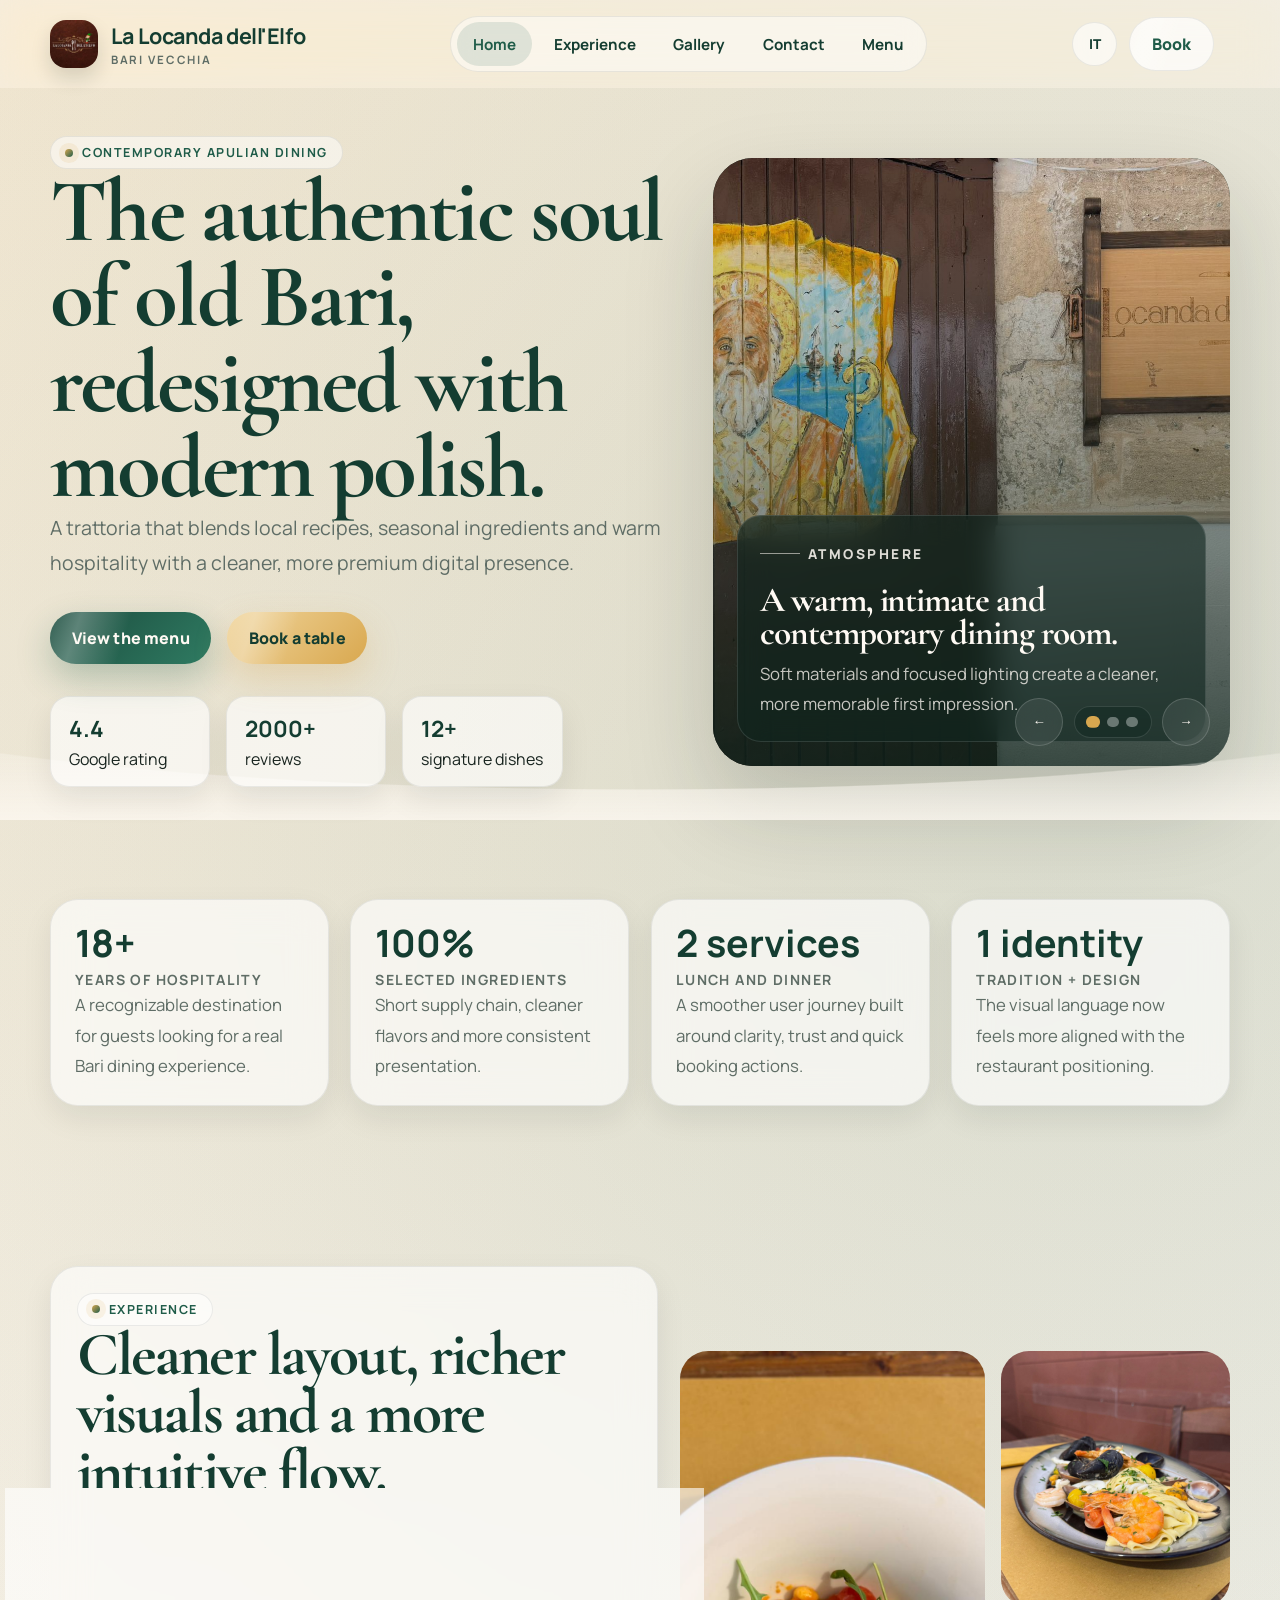
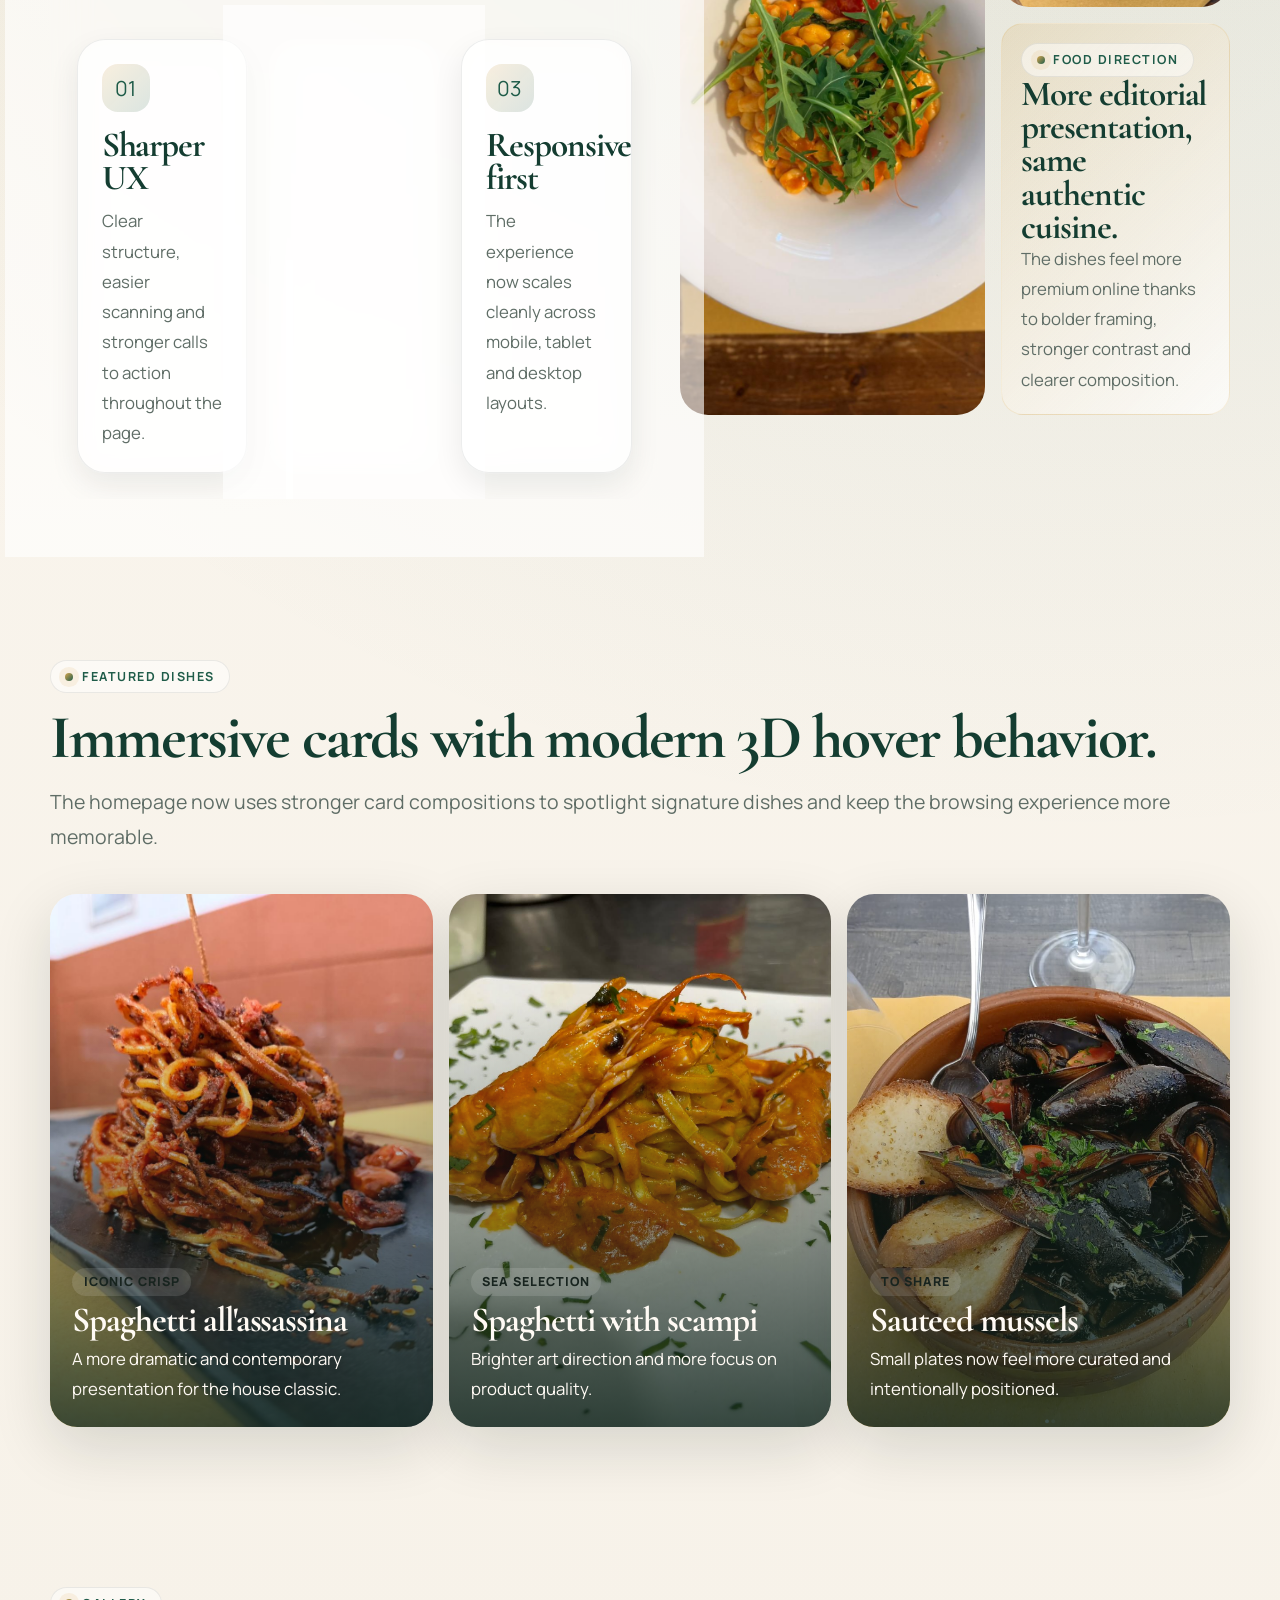
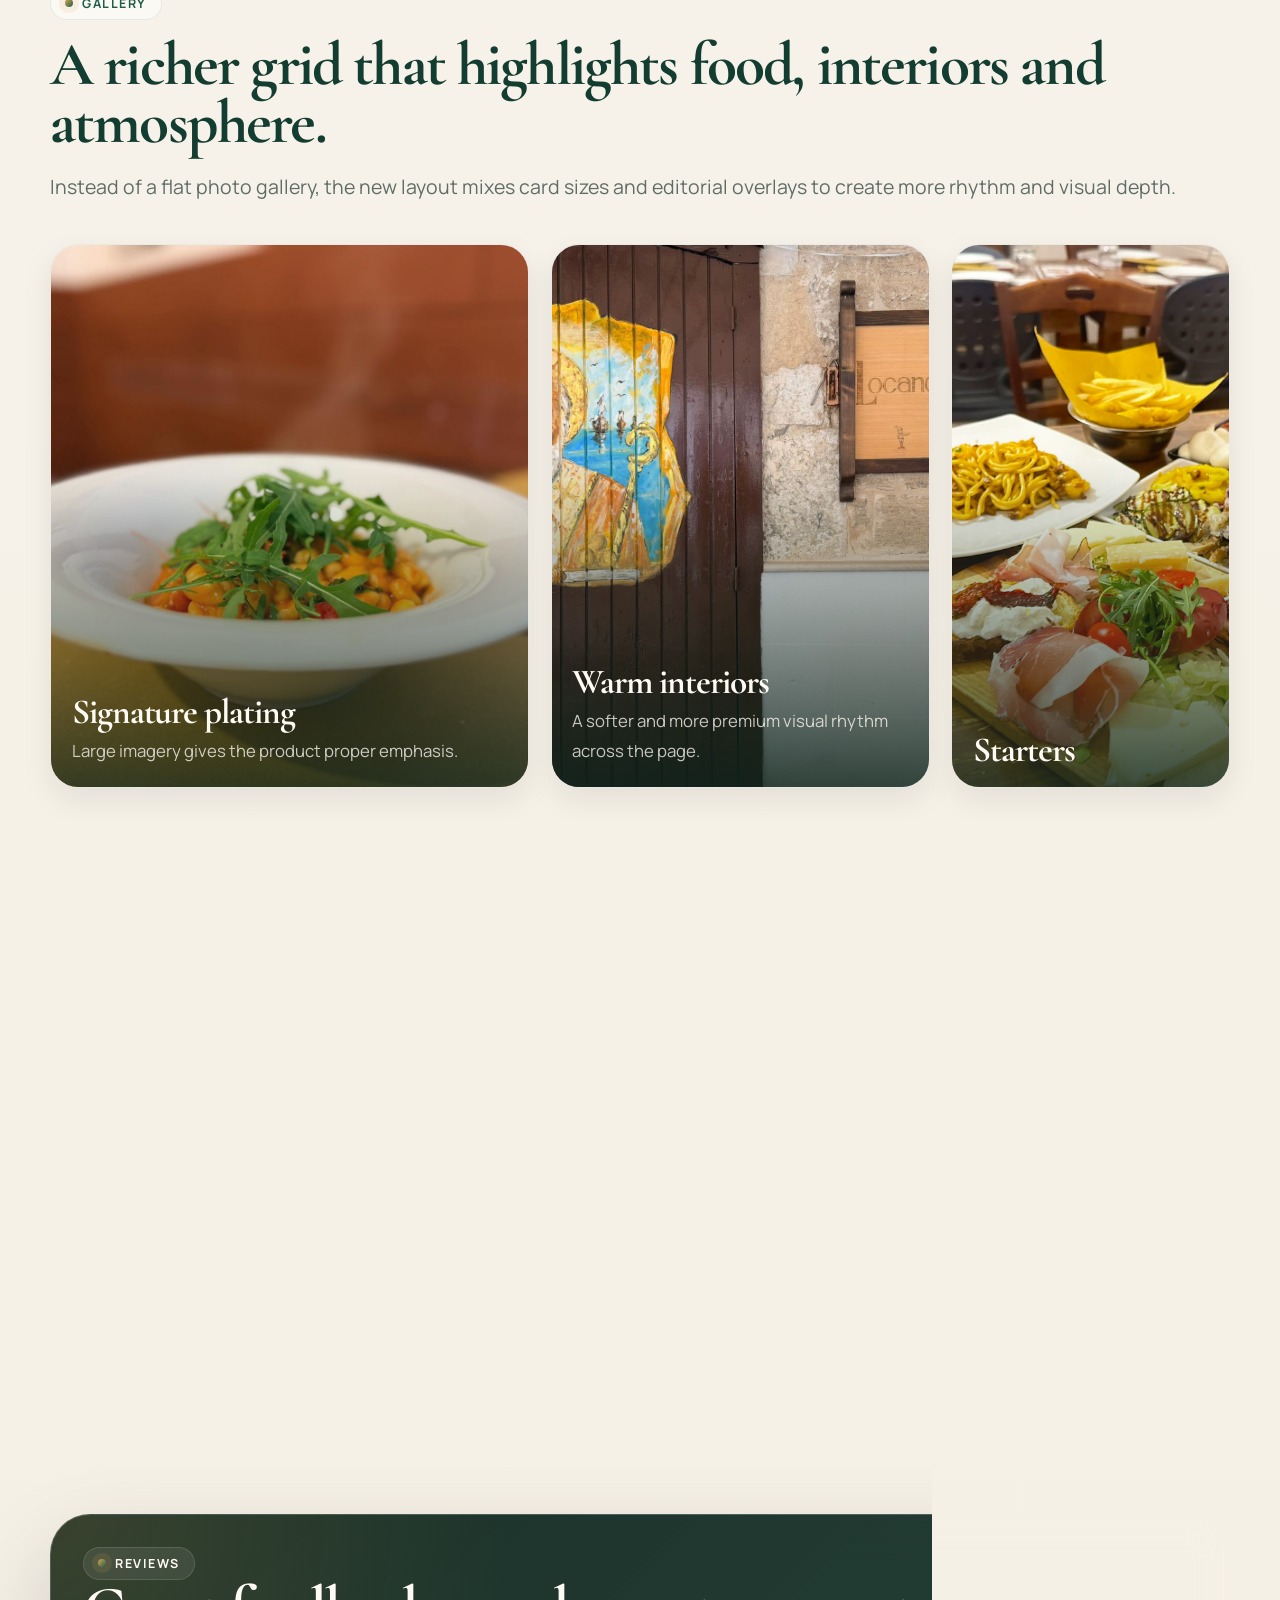
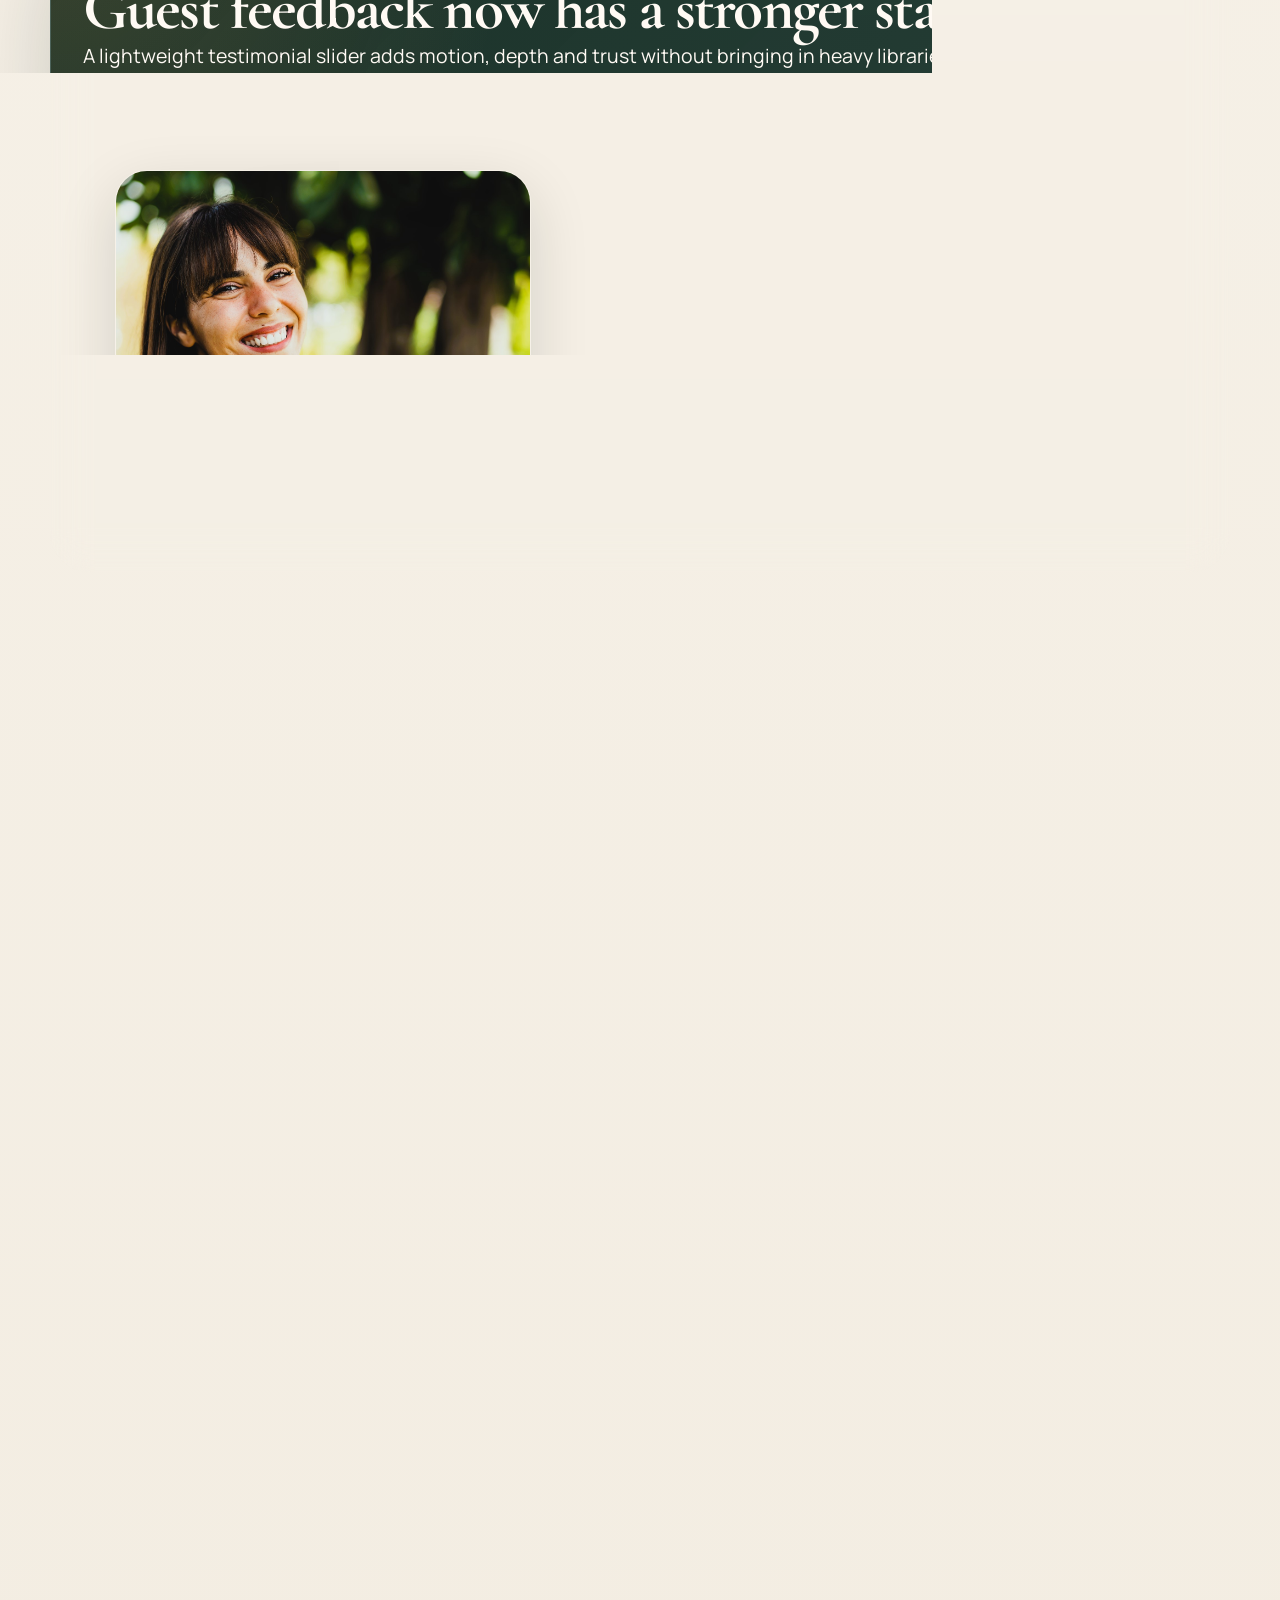
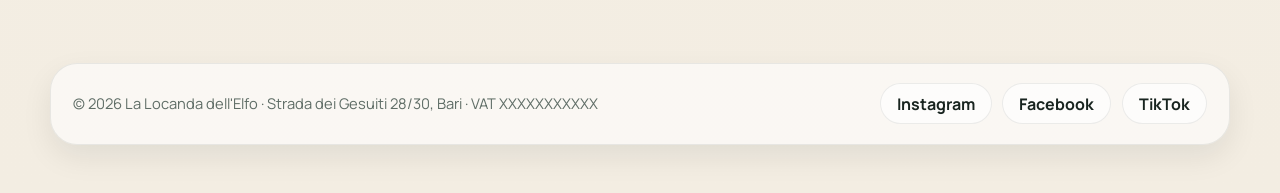
==== index-en.html @ 024d0adb "first commit" ====
<!doctype html>
<html lang="en">
<head>
  <meta charset="utf-8">
  <meta name="viewport" content="width=device-width, initial-scale=1">
  <title>La Locanda dell'Elfo | Traditional Apulian trattoria in Bari Vecchia</title>
  <meta name="description" content="La Locanda dell'Elfo is a traditional Apulian trattoria in the heart of Bari Vecchia. Authentic cuisine, warm hospitality and a refined digital experience.">
  <meta name="robots" content="index, follow">
  <link rel="canonical" href="https://lalocandadellelfo.com/">
  <meta property="og:title" content="La Locanda dell'Elfo | Traditional Apulian trattoria">
  <meta property="og:description" content="Authentic Bari flavors, selected ingredients and a more refined, modern online experience.">
  <meta property="og:type" content="restaurant">
  <meta property="og:url" content="https://lalocandadellelfo.com/">
  <meta property="og:image" content="https://lalocandadellelfo.com/assets/img/locanda.jpeg">
  <link rel="preconnect" href="https://fonts.googleapis.com">
  <link rel="preconnect" href="https://fonts.gstatic.com" crossorigin>
  <link href="https://fonts.googleapis.com/css2?family=Cormorant+Garamond:wght@500;600;700&family=Manrope:wght@400;500;600;700;800&display=swap" rel="stylesheet">
  <link rel="stylesheet" href="assets/css/style.css">
  <link rel="icon" href="assets/icons/favicon.svg" type="image/svg+xml">
</head>
<body>
  <a class="skip-link" href="#content">Skip to content</a>

  <header class="site-header" role="banner">
    <div class="container header-inner">
      <a class="brand" href="#home" aria-label="La Locanda dell'Elfo home">
        <img class="brand-logo" src="assets/img/logo.jpg" alt="La Locanda dell'Elfo logo" width="48" height="48">
        <span class="brand-mark">
          <span class="brand-name">La Locanda dell'Elfo</span>
          <span class="brand-subtitle">Bari Vecchia</span>
        </span>
      </a>

      <nav id="nav" class="nav" role="navigation" aria-label="Primary navigation">
        <ul>
          <li><a href="#home">Home</a></li>
          <li><a href="#experience">Experience</a></li>
          <li><a href="#gallery">Gallery</a></li>
          <li><a href="#contact">Contact</a></li>
          <li><a href="menu.html">Menu</a></li>
        </ul>
      </nav>

      <div class="header-actions">
        <a class="lang-switch" href="index.html" aria-label="Switch to Italian">IT</a>
        <a class="btn btn-ghost" href="https://wa.me/393293257911" target="_blank" rel="noopener">Book</a>
      </div>

      <button class="nav-toggle" aria-controls="nav" aria-expanded="false" aria-label="Open menu">
        <span class="bar"></span>
        <span class="bar"></span>
        <span class="bar"></span>
      </button>
    </div>
  </header>

  <main id="content">
    <section id="home" class="hero">
      <div class="container hero-grid">
        <div class="hero-copy">
          <span class="eyebrow reveal">Contemporary Apulian dining</span>
          <h1 class="reveal delay-1">The authentic soul of old Bari, redesigned with modern polish.</h1>
          <p class="lead reveal delay-2">A trattoria that blends local recipes, seasonal ingredients and warm hospitality with a cleaner, more premium digital presence.</p>

          <div class="hero-cta reveal delay-3">
            <a href="menu.html" class="btn btn-primary">View the menu</a>
            <a href="#contact" class="btn btn-secondary">Book a table</a>
          </div>

          <div class="hero-meta reveal delay-4">
            <div class="hero-stat">
              <strong data-counter="4" data-suffix=".4">0</strong>
              <span>Google rating</span>
            </div>
            <div class="hero-stat">
              <strong data-counter="2000" data-suffix="+">0</strong>
              <span>reviews</span>
            </div>
            <div class="hero-stat">
              <strong data-counter="12" data-suffix="+">0</strong>
              <span>signature dishes</span>
            </div>
          </div>
        </div>

        <div class="hero-visual reveal-scale delay-2">
          <div class="hero-carousel" data-hero-carousel>
            <article class="hero-slide is-active" data-hero-slide>
              <img src="assets/img/locanda.jpeg" alt="Dining room at La Locanda dell'Elfo">
              <div class="hero-slide-overlay">
                <span class="kicker">Atmosphere</span>
                <h3>A warm, intimate and contemporary dining room.</h3>
                <p>Soft materials and focused lighting create a cleaner, more memorable first impression.</p>
              </div>
            </article>
            <article class="hero-slide" data-hero-slide>
              <img src="assets/img/assassina.jpeg" alt="Spaghetti all'assassina">
              <div class="hero-slide-overlay">
                <span class="kicker">Bari classic</span>
                <h3>Spaghetti all'assassina with the right crisp finish.</h3>
                <p>A hero image that feels stronger, simpler and more suitable across responsive layouts.</p>
              </div>
            </article>
            <article class="hero-slide" data-hero-slide>
              <img src="assets/img/bavincenzof.jpeg" alt="Signature dish Mbà Vnginz">
              <div class="hero-slide-overlay">
                <span class="kicker">Signature dish</span>
                <h3>Mb&agrave; Vnginz, bold and recognizable.</h3>
                <p>Shrimps, D.O.P. gorgonzola, rocket and fresh tomato in a balanced, distinctive combination.</p>
              </div>
            </article>
            <div class="hero-carousel-controls">
              <button class="hero-carousel-btn" type="button" data-hero-prev aria-label="Previous slide">&larr;</button>
              <div class="hero-carousel-dots" data-hero-dots></div>
              <button class="hero-carousel-btn" type="button" data-hero-next aria-label="Next slide">&rarr;</button>
            </div>
          </div>
        </div>
      </div>
      <div class="curve-divider" aria-hidden="true"></div>
    </section>

    <section class="section">
      <div class="container">
        <div class="stats-grid">
          <article class="stat-card reveal-up">
            <strong data-counter="18" data-suffix="+">0</strong>
            <span>years of hospitality</span>
            <p>A recognizable destination for guests looking for a real Bari dining experience.</p>
          </article>
          <article class="stat-card reveal-up delay-1">
            <strong data-counter="100" data-suffix="%">0</strong>
            <span>selected ingredients</span>
            <p>Short supply chain, cleaner flavors and more consistent presentation.</p>
          </article>
          <article class="stat-card reveal-up delay-2">
            <strong data-counter="2" data-suffix=" services">0</strong>
            <span>lunch and dinner</span>
            <p>A smoother user journey built around clarity, trust and quick booking actions.</p>
          </article>
          <article class="stat-card reveal-up delay-3">
            <strong data-counter="1" data-suffix=" identity">0</strong>
            <span>tradition + design</span>
            <p>The visual language now feels more aligned with the restaurant positioning.</p>
          </article>
        </div>
      </div>
    </section>

    <section id="experience" class="section">
      <div class="container experience-grid">
        <div class="experience-panel reveal-up">
          <span class="eyebrow">Experience</span>
          <h2>Cleaner layout, richer visuals and a more intuitive flow.</h2>
          <p class="lead">The redesign focuses on hierarchy, spacing, visual rhythm and conversion-driven actions, while keeping the trattoria identity warm and authentic.</p>
          <div class="feature-grid" style="margin-top: 2rem;">
            <article class="feature-card reveal-up">
              <div class="icon">01</div>
              <h3>Sharper UX</h3>
              <p>Clear structure, easier scanning and stronger calls to action throughout the page.</p>
            </article>
            <article class="feature-card reveal-up delay-1">
              <div class="icon">02</div>
              <h3>Elegant motion</h3>
              <p>Scroll reveal, subtle parallax, 3D hover interactions and soft transitions.</p>
            </article>
            <article class="feature-card reveal-up delay-2">
              <div class="icon">03</div>
              <h3>Responsive first</h3>
              <p>The experience now scales cleanly across mobile, tablet and desktop layouts.</p>
            </article>
          </div>
        </div>

        <div class="experience-media reveal-scale delay-2">
          <img class="tall" src="assets/img/bavincenzof.jpeg" alt="Signature dish close-up">
          <div class="experience-stack">
            <img class="short" src="assets/img/scoglio2.jpeg" alt="Seafood pasta">
            <div class="note-card">
              <span class="eyebrow">Food direction</span>
              <h3>More editorial presentation, same authentic cuisine.</h3>
              <p>The dishes feel more premium online thanks to bolder framing, stronger contrast and clearer composition.</p>
            </div>
          </div>
        </div>
      </div>
    </section>

    <section class="section">
      <div class="container">
        <div class="section-head">
          <span class="eyebrow reveal">Featured dishes</span>
          <h2 class="reveal delay-1">Immersive cards with modern 3D hover behavior.</h2>
          <p class="lead reveal delay-2">The homepage now uses stronger card compositions to spotlight signature dishes and keep the browsing experience more memorable.</p>
        </div>

        <div class="dish-strip">
          <article class="dish-card reveal-scale">
            <img src="assets/img/assassina.jpeg" alt="Spaghetti all'assassina">
            <div class="overlay">
              <span class="tag">Iconic crisp</span>
              <h3>Spaghetti all&apos;assassina</h3>
              <p>A more dramatic and contemporary presentation for the house classic.</p>
            </div>
          </article>
          <article class="dish-card reveal-scale delay-1">
            <img src="assets/img/scampi.png" alt="Spaghetti with scampi">
            <div class="overlay">
              <span class="tag">Sea selection</span>
              <h3>Spaghetti with scampi</h3>
              <p>Brighter art direction and more focus on product quality.</p>
            </div>
          </article>
          <article class="dish-card reveal-scale delay-2">
            <img src="assets/img/cozze.png" alt="Sauteed mussels">
            <div class="overlay">
              <span class="tag">To share</span>
              <h3>Sauteed mussels</h3>
              <p>Small plates now feel more curated and intentionally positioned.</p>
            </div>
          </article>
        </div>
      </div>
    </section>

    <section id="gallery" class="section">
      <div class="container">
        <div class="section-head">
          <span class="eyebrow reveal">Gallery</span>
          <h2 class="reveal delay-1">A richer grid that highlights food, interiors and atmosphere.</h2>
          <p class="lead reveal delay-2">Instead of a flat photo gallery, the new layout mixes card sizes and editorial overlays to create more rhythm and visual depth.</p>
        </div>

        <div class="gallery-grid">
          <article class="gallery-card large reveal-scale">
            <img src="assets/img/bavincenzo.jpeg" alt="Steaming pasta served at the table">
            <div class="gallery-copy">
              <h3>Signature plating</h3>
              <p>Large imagery gives the product proper emphasis.</p>
            </div>
          </article>
          <article class="gallery-card medium reveal-scale delay-1">
            <img src="assets/img/locanda.jpeg" alt="Restaurant interiors">
            <div class="gallery-copy">
              <h3>Warm interiors</h3>
              <p>A softer and more premium visual rhythm across the page.</p>
            </div>
          </article>
          <article class="gallery-card small reveal-scale delay-2">
            <img src="assets/img/antipasti.png" alt="Traditional appetizer">
            <div class="gallery-copy">
              <h3>Starters</h3>
            </div>
          </article>
          <article class="gallery-card small reveal-scale">
            <img src="assets/img/pastaefagioli.png" alt="Pasta and beans">
            <div class="gallery-copy">
              <h3>Comfort dishes</h3>
            </div>
          </article>
          <article class="gallery-card medium reveal-scale delay-1">
            <img src="assets/img/scoglio.jpeg" alt="Seafood pasta">
            <div class="gallery-copy">
              <h3>From the sea</h3>
              <p>More premium storytelling without losing authenticity.</p>
            </div>
          </article>
          <article class="gallery-card large reveal-scale delay-2">
            <img src="assets/img/sannicola.jpeg" alt="Traditional Bari dish">
            <div class="gallery-copy">
              <h3>Bari tradition</h3>
              <p>The design feels current, but the identity remains rooted in place.</p>
            </div>
          </article>
        </div>
      </div>
    </section>

    <section class="section testimonial-section">
      <div class="container">
        <div class="testimonial-shell reveal-up" data-testimonials>
          <div class="testimonial-header">
            <span class="eyebrow" style="color: #fffaf4; background: rgba(255,255,255,0.08); border-color: rgba(255,255,255,0.12);">Reviews</span>
            <h2>Guest feedback now has a stronger stage.</h2>
            <p class="lead">A lightweight testimonial slider adds motion, depth and trust without bringing in heavy libraries.</p>
            <div class="rating-chip">
              <strong>4.4 / 5</strong>
              <span>More than 2,000 Google reviews</span>
            </div>
          </div>

          <div class="testimonial-stage">
            <div class="testimonial-images" data-testimonial-images></div>
            <div class="testimonial-content">
              <blockquote data-testimonial-quote></blockquote>
              <div class="testimonial-meta">
                <strong data-testimonial-name></strong>
                <span data-testimonial-role></span>
              </div>
              <div class="testimonial-controls">
                <button class="control-btn" type="button" data-testimonial-prev aria-label="Previous review">&larr;</button>
                <button class="control-btn" type="button" data-testimonial-next aria-label="Next review">&rarr;</button>
                <div class="testimonial-dots" data-testimonial-dots></div>
              </div>
            </div>
          </div>
        </div>
      </div>
    </section>

    <section id="contact" class="section">
      <div class="container contact-grid">
        <div class="contact-panel reveal-up">
          <span class="eyebrow">Contact & booking</span>
          <h2>Getting in touch is now as smooth as browsing the site.</h2>
          <p class="lead">The contact area is cleaner, easier to scan and better optimized for mobile booking behavior.</p>

          <ul class="contact-list">
            <li>
              <strong>Phone</strong>
              <a href="tel:+393293257911">+39 329 325 7911</a>
            </li>
            <li>
              <strong>Email</strong>
              <a href="mailto:prenotazioni@lalocandadellelfo.it">prenotazioni@lalocandadellelfo.it</a>
            </li>
            <li>
              <strong>Address</strong>
              <span>Strada dei Gesuiti, 28/30 &middot; 70122 Bari</span>
            </li>
            <li>
              <strong>Opening hours</strong>
              <span>Tue-Sun 12:00-15:00 &middot; 19:00-22:00</span>
            </li>
          </ul>

          <div class="cta-row">
            <a class="btn btn-primary" href="https://wa.me/393293257911" target="_blank" rel="noopener">Book on WhatsApp</a>
            <a class="btn btn-secondary" href="mailto:prenotazioni@lalocandadellelfo.it">Request information</a>
          </div>
        </div>

        <div class="map-shell reveal-scale delay-2">
          <iframe title="La Locanda dell'Elfo map" loading="lazy" referrerpolicy="no-referrer-when-downgrade" src="https://www.google.com/maps?q=Strada%20dei%20Gesuiti%2028%20Bari&output=embed" allowfullscreen></iframe>
        </div>
      </div>
    </section>
  </main>

  <footer class="site-footer" role="contentinfo">
    <div class="container footer-inner">
      <p>&copy; <span id="year"></span> La Locanda dell'Elfo &middot; Strada dei Gesuiti 28/30, Bari &middot; VAT XXXXXXXXXXX</p>
      <ul class="social">
        <li><a href="https://instagram.com/lalocandadellelfo" target="_blank" rel="noopener">Instagram</a></li>
        <li><a href="https://facebook.com/lalocandadellelfo" target="_blank" rel="noopener">Facebook</a></li>
        <li><a href="https://tiktok.com/@lalocandadellelfo" target="_blank" rel="noopener">TikTok</a></li>
      </ul>
    </div>
  </footer>

  <script src="assets/js/main.js"></script>
</body>
</html>
---- assets/css/style.css ----
:root {
  --bg: #f6f1e8;
  --bg-soft: #efe5d8;
  --surface: rgba(255, 248, 240, 0.72);
  --surface-strong: #fffaf4;
  --surface-dark: #10261f;
  --surface-dark-soft: #18372d;
  --text: #18241f;
  --text-soft: #5f6d66;
  --line: rgba(24, 36, 31, 0.12);
  --line-strong: rgba(255, 255, 255, 0.18);
  --brand: #1f5c49;
  --brand-strong: #143d31;
  --accent: #d8a74f;
  --accent-soft: #f1d39f;
  --glow: rgba(216, 167, 79, 0.35);
  --shadow-sm: 0 12px 30px rgba(16, 25, 21, 0.08);
  --shadow-md: 0 20px 60px rgba(16, 25, 21, 0.14);
  --shadow-lg: 0 40px 90px rgba(16, 25, 21, 0.18);
  --radius-sm: 18px;
  --radius-md: 28px;
  --radius-lg: 40px;
  --container: 1180px;
  --header-height: 88px;
  --transition: 260ms cubic-bezier(.2, .8, .2, 1);
}

* {
  box-sizing: border-box;
}

html {
  scroll-behavior: smooth;
}

body {
  margin: 0;
  font-family: "Manrope", sans-serif;
  color: var(--text);
  background:
    radial-gradient(circle at top left, rgba(216, 167, 79, 0.18), transparent 32%),
    radial-gradient(circle at 85% 12%, rgba(31, 92, 73, 0.15), transparent 28%),
    linear-gradient(180deg, #fbf7f0 0%, #f3ede2 100%);
  padding-top: var(--header-height);
  overflow-x: hidden;
}

body.menu-open {
  overflow: hidden;
}

img {
  display: block;
  max-width: 100%;
  height: auto;
}

a {
  color: inherit;
}

button,
a,
input,
textarea,
iframe {
  -webkit-tap-highlight-color: transparent;
}

.skip-link {
  position: absolute;
  left: -999px;
  top: auto;
  width: 1px;
  height: 1px;
  overflow: hidden;
}

.skip-link:focus {
  left: 1rem;
  top: 1rem;
  z-index: 1000;
  width: auto;
  height: auto;
  padding: 0.85rem 1rem;
  border-radius: 999px;
  background: #ffffff;
  box-shadow: var(--shadow-sm);
}

.container {
  width: min(calc(100% - 2rem), var(--container));
  margin-inline: auto;
}

.section {
  position: relative;
  padding: 5rem 0;
}

.section-head {
  display: grid;
  gap: 1rem;
  margin-bottom: 2.5rem;
}

.eyebrow {
  display: inline-flex;
  align-items: center;
  gap: 0.55rem;
  width: fit-content;
  padding: 0.45rem 0.9rem;
  border: 1px solid rgba(24, 36, 31, 0.08);
  border-radius: 999px;
  background: rgba(255, 255, 255, 0.5);
  font-size: 0.78rem;
  font-weight: 700;
  letter-spacing: 0.12em;
  text-transform: uppercase;
  color: var(--brand);
}

.eyebrow::before {
  content: "";
  width: 0.5rem;
  height: 0.5rem;
  border-radius: 999px;
  background: linear-gradient(135deg, var(--accent), var(--brand));
  box-shadow: 0 0 0 6px rgba(216, 167, 79, 0.12);
}

h1,
h2,
h3,
h4 {
  margin: 0;
  font-family: "Cormorant Garamond", serif;
  line-height: 0.95;
  letter-spacing: -0.03em;
  color: var(--brand-strong);
}

h1 {
  font-size: clamp(3.5rem, 7vw, 6.8rem);
}

h2 {
  font-size: clamp(2.5rem, 4.8vw, 4.3rem);
}

h3 {
  font-size: clamp(1.6rem, 3vw, 2.2rem);
}

p {
  margin: 0;
  color: var(--text-soft);
  font-size: 1.05rem;
  line-height: 1.8;
}

.lead {
  font-size: clamp(1.08rem, 1.6vw, 1.22rem);
}

.kicker {
  display: inline-flex;
  align-items: center;
  gap: 0.5rem;
  margin-bottom: 1.25rem;
  font-size: 0.85rem;
  font-weight: 800;
  letter-spacing: 0.18em;
  text-transform: uppercase;
  color: rgba(255, 250, 244, 0.86);
}

.kicker::before {
  content: "";
  width: 2.5rem;
  height: 1px;
  background: rgba(255, 250, 244, 0.55);
}

.btn {
  position: relative;
  display: inline-flex;
  align-items: center;
  justify-content: center;
  gap: 0.65rem;
  padding: 0.95rem 1.35rem;
  border: 0;
  border-radius: 999px;
  text-decoration: none;
  font-weight: 800;
  letter-spacing: 0.01em;
  transition: transform var(--transition), box-shadow var(--transition), background var(--transition), color var(--transition), border-color var(--transition);
  cursor: pointer;
  overflow: hidden;
  isolation: isolate;
}

.btn::after {
  content: "";
  position: absolute;
  inset: auto auto -140% -20%;
  width: 60%;
  height: 300%;
  transform: rotate(18deg);
  background: linear-gradient(90deg, transparent, rgba(255, 255, 255, 0.28), transparent);
  transition: transform 500ms ease;
  z-index: -1;
}

.btn:hover::after {
  transform: translateX(220%) rotate(18deg);
}

.btn:hover {
  transform: translateY(-2px);
}

.btn-primary {
  color: #fffaf4;
  background: linear-gradient(135deg, #1b4b3d 0%, #2f7b62 100%);
  box-shadow: 0 14px 34px rgba(31, 92, 73, 0.28);
}

.btn-primary:hover {
  box-shadow: 0 18px 42px rgba(31, 92, 73, 0.34), 0 0 0 10px rgba(31, 92, 73, 0.08);
}

.btn-secondary {
  color: var(--brand-strong);
  background: linear-gradient(135deg, #f0d59c 0%, #d9a84f 100%);
  box-shadow: 0 14px 34px rgba(216, 167, 79, 0.28);
}

.btn-secondary:hover {
  box-shadow: 0 18px 42px rgba(216, 167, 79, 0.34), 0 0 0 10px rgba(216, 167, 79, 0.08);
}

.btn-outline {
  color: #fffaf4;
  background: rgba(255, 255, 255, 0.04);
  border: 1px solid rgba(255, 255, 255, 0.18);
  backdrop-filter: blur(16px);
}

.btn-outline:hover {
  background: rgba(255, 255, 255, 0.12);
  box-shadow: 0 0 0 8px rgba(255, 255, 255, 0.04);
}

.btn-ghost {
  color: var(--brand);
  background: rgba(255, 255, 255, 0.7);
  border: 1px solid rgba(24, 36, 31, 0.08);
}

.btn-ghost:hover {
  box-shadow: var(--shadow-sm);
}

.site-header {
  position: fixed;
  inset: 0 0 auto;
  z-index: 100;
  transition: transform var(--transition), background var(--transition), border-color var(--transition), box-shadow var(--transition);
}

.site-header::before {
  content: "";
  position: absolute;
  inset: 0;
  background: rgba(255, 248, 240, 0.4);
  backdrop-filter: blur(18px) saturate(160%);
  border-bottom: 1px solid transparent;
  transition: inherit;
}

.site-header.is-scrolled::before {
  background: rgba(255, 248, 240, 0.78);
  border-bottom-color: rgba(24, 36, 31, 0.08);
  box-shadow: 0 10px 40px rgba(16, 25, 21, 0.08);
}

.header-inner {
  position: relative;
  display: grid;
  grid-template-columns: auto 1fr auto auto;
  align-items: center;
  gap: 1rem;
  min-height: var(--header-height);
}

.brand {
  display: inline-flex;
  align-items: center;
  gap: 0.8rem;
  text-decoration: none;
  color: var(--brand-strong);
}

.brand-logo {
  width: 3rem;
  height: 3rem;
  object-fit: cover;
  border-radius: 1rem;
  box-shadow: 0 10px 20px rgba(16, 25, 21, 0.14);
}

.brand-mark {
  display: grid;
  gap: 0.15rem;
}

.brand-name {
  font-size: 1.35rem;
  font-weight: 700;
  letter-spacing: -0.02em;
}

.brand-subtitle {
  font-size: 0.72rem;
  font-weight: 700;
  letter-spacing: 0.16em;
  text-transform: uppercase;
  color: var(--text-soft);
}

.nav {
  justify-self: center;
}

.nav ul {
  display: flex;
  align-items: center;
  gap: 0.35rem;
  margin: 0;
  padding: 0.35rem;
  list-style: none;
  border-radius: 999px;
  background: rgba(255, 255, 255, 0.48);
  border: 1px solid rgba(24, 36, 31, 0.08);
  backdrop-filter: blur(14px);
}

.nav a {
  display: inline-flex;
  align-items: center;
  min-height: 2.7rem;
  padding: 0.65rem 1rem;
  border-radius: 999px;
  text-decoration: none;
  font-size: 0.95rem;
  font-weight: 700;
  color: var(--brand-strong);
  transition: background var(--transition), color var(--transition), transform var(--transition);
}

.nav a:hover,
.nav a.is-active {
  background: rgba(31, 92, 73, 0.12);
  color: var(--brand);
}

.header-actions {
  display: inline-flex;
  align-items: center;
  gap: 0.75rem;
}

.lang-switch {
  display: inline-flex;
  align-items: center;
  justify-content: center;
  min-width: 2.8rem;
  min-height: 2.8rem;
  padding: 0 0.85rem;
  border-radius: 999px;
  text-decoration: none;
  font-size: 0.85rem;
  font-weight: 800;
  color: var(--brand-strong);
  background: rgba(255, 255, 255, 0.62);
  border: 1px solid rgba(24, 36, 31, 0.08);
  backdrop-filter: blur(14px);
}

.lang-switch:hover {
  box-shadow: var(--shadow-sm);
}

.nav-toggle {
  display: none;
  position: relative;
  width: 3rem;
  height: 3rem;
  padding: 0;
  border: 1px solid rgba(24, 36, 31, 0.08);
  border-radius: 999px;
  background: rgba(255, 255, 255, 0.68);
  backdrop-filter: blur(14px);
}

.nav-toggle .bar {
  position: absolute;
  left: 50%;
  width: 1.1rem;
  height: 2px;
  background: var(--brand-strong);
  border-radius: 999px;
  transform: translateX(-50%);
  transition: transform var(--transition), opacity var(--transition), top var(--transition);
}

.nav-toggle .bar:nth-child(1) { top: 0.95rem; }
.nav-toggle .bar:nth-child(2) { top: 1.45rem; }
.nav-toggle .bar:nth-child(3) { top: 1.95rem; }

.nav-toggle.open .bar:nth-child(1) {
  top: 1.45rem;
  transform: translateX(-50%) rotate(45deg);
}

.nav-toggle.open .bar:nth-child(2) {
  opacity: 0;
}

.nav-toggle.open .bar:nth-child(3) {
  top: 1.45rem;
  transform: translateX(-50%) rotate(-45deg);
}

.hero {
  position: relative;
  padding: 3rem 0 2rem;
}

.hero-grid {
  display: grid;
  grid-template-columns: minmax(0, 1.1fr) minmax(320px, 0.9fr);
  gap: 2rem;
  align-items: center;
}

.hero-copy {
  position: relative;
  z-index: 1;
}

.hero-copy p {
  max-width: 60ch;
}

.hero-cta,
.cta-row {
  display: flex;
  flex-wrap: wrap;
  gap: 1rem;
  margin-top: 2rem;
}

.hero-meta {
  display: flex;
  flex-wrap: wrap;
  gap: 1rem;
  margin-top: 2rem;
}

.hero-stat {
  min-width: 10rem;
  padding: 1rem 1.15rem;
  border-radius: 1.2rem;
  background: rgba(255, 255, 255, 0.62);
  border: 1px solid rgba(24, 36, 31, 0.08);
  box-shadow: var(--shadow-sm);
}

.hero-stat strong {
  display: block;
  margin-bottom: 0.25rem;
  font-size: 1.4rem;
  color: var(--brand-strong);
}

.hero-visual {
  position: relative;
  min-height: 38rem;
}

.hero-carousel {
  position: relative;
  min-height: 38rem;
  border-radius: var(--radius-lg);
  overflow: hidden;
  box-shadow: var(--shadow-lg);
  background: #10261f;
}

.hero-slide {
  position: absolute;
  inset: 0;
  opacity: 0;
  pointer-events: none;
  transition: opacity 500ms ease;
}

.hero-slide.is-active {
  opacity: 1;
  pointer-events: auto;
}

.hero-slide img {
  width: 100%;
  height: 100%;
  object-fit: cover;
}

.hero-slide::after {
  content: "";
  position: absolute;
  inset: 0;
  background: linear-gradient(180deg, rgba(16, 38, 31, 0.08) 0%, rgba(16, 38, 31, 0.78) 100%);
}

.hero-slide-overlay {
  position: absolute;
  inset: auto 1.5rem 1.5rem;
  z-index: 1;
  max-width: 32rem;
  padding: 1.35rem;
  border-radius: 1.5rem;
  background: rgba(16, 38, 31, 0.6);
  border: 1px solid rgba(255, 255, 255, 0.12);
  backdrop-filter: blur(16px);
}

.hero-slide-overlay h3,
.hero-slide-overlay p {
  color: #fffaf4;
}

.hero-slide-overlay p {
  margin-top: 0.55rem;
  color: rgba(255, 250, 244, 0.76);
}

.hero-carousel-controls {
  position: absolute;
  inset: auto 1.25rem 1.25rem auto;
  z-index: 2;
  display: inline-flex;
  align-items: center;
  gap: 0.65rem;
}

.hero-carousel-btn {
  display: inline-flex;
  align-items: center;
  justify-content: center;
  width: 3rem;
  height: 3rem;
  border: 1px solid rgba(255, 255, 255, 0.16);
  border-radius: 999px;
  background: rgba(255, 255, 255, 0.08);
  color: #fffaf4;
  cursor: pointer;
  backdrop-filter: blur(14px);
  transition: transform var(--transition), background var(--transition), border-color var(--transition);
}

.hero-carousel-btn:hover {
  transform: translateY(-2px);
  background: rgba(255, 255, 255, 0.16);
  border-color: rgba(255, 255, 255, 0.24);
}

.hero-carousel-dots {
  display: inline-flex;
  align-items: center;
  gap: 0.45rem;
  padding: 0.6rem 0.8rem;
  border-radius: 999px;
  background: rgba(16, 38, 31, 0.45);
  border: 1px solid rgba(255, 255, 255, 0.12);
}

.hero-carousel-dot {
  width: 0.65rem;
  height: 0.65rem;
  border: 0;
  border-radius: 999px;
  background: rgba(255, 255, 255, 0.35);
  cursor: pointer;
  transition: transform var(--transition), background var(--transition);
}

.hero-carousel-dot[aria-current="true"] {
  background: var(--accent);
  transform: scale(1.18);
}

.curve-divider {
  position: absolute;
  inset: auto 0 -1px;
  height: 110px;
  background: linear-gradient(180deg, transparent 0%, rgba(255, 250, 244, 0.72) 100%);
  mask: radial-gradient(70% 120px at 50% -40px, transparent 99%, #000 100%);
  pointer-events: none;
}

.stats-grid,
.feature-grid,
.experience-grid,
.contact-grid,
.menu-grid,
.gallery-grid {
  display: grid;
  gap: 1.35rem;
}

.stats-grid {
  grid-template-columns: repeat(4, minmax(0, 1fr));
}

.feature-grid {
  grid-template-columns: repeat(3, minmax(0, 1fr));
}

.experience-grid {
  grid-template-columns: minmax(0, 1.05fr) minmax(0, 0.95fr);
  align-items: center;
}

.contact-grid {
  grid-template-columns: minmax(0, 0.95fr) minmax(0, 1.05fr);
  align-items: stretch;
}

.gallery-grid {
  grid-template-columns: repeat(12, minmax(0, 1fr));
}

.menu-grid {
  grid-template-columns: repeat(2, minmax(0, 1fr));
}

.glass-card,
.feature-card,
.stat-card,
.experience-panel,
.menu-card,
.gallery-card,
.testimonial-shell,
.contact-panel,
.map-shell {
  position: relative;
  overflow: hidden;
  border-radius: var(--radius-md);
  border: 1px solid rgba(24, 36, 31, 0.08);
  background: rgba(255, 255, 255, 0.62);
  backdrop-filter: blur(18px);
  box-shadow: var(--shadow-sm);
}

.stat-card,
.feature-card,
.menu-card,
.contact-panel,
.experience-panel {
  padding: 1.5rem;
}

.stat-card strong {
  display: block;
  margin-bottom: 0.4rem;
  font-size: 2.35rem;
  line-height: 1;
  color: var(--brand-strong);
}

.stat-card span {
  font-size: 0.88rem;
  font-weight: 700;
  letter-spacing: 0.1em;
  text-transform: uppercase;
  color: var(--text-soft);
}

.feature-card {
  min-height: 100%;
  transition: transform var(--transition), box-shadow var(--transition), border-color var(--transition);
  transform-style: preserve-3d;
}

.feature-card:hover {
  transform: translateY(-10px) rotateX(4deg) rotateY(-5deg);
  border-color: rgba(216, 167, 79, 0.26);
  box-shadow: var(--shadow-md);
}

.feature-card .icon {
  display: inline-flex;
  align-items: center;
  justify-content: center;
  width: 3rem;
  height: 3rem;
  margin-bottom: 1rem;
  border-radius: 1rem;
  background: linear-gradient(135deg, rgba(216, 167, 79, 0.18), rgba(31, 92, 73, 0.16));
  color: var(--brand);
  font-size: 1.3rem;
}

.feature-card p,
.menu-card p {
  margin-top: 0.75rem;
}

.experience-panel {
  padding: 1.6rem;
}

.experience-media {
  display: grid;
  grid-template-columns: minmax(0, 1fr) minmax(0, 0.75fr);
  gap: 1rem;
}

.experience-media img,
.gallery-card img {
  width: 100%;
  height: 100%;
  object-fit: cover;
}

.experience-media .tall {
  min-height: 34rem;
  border-radius: var(--radius-md);
}

.experience-stack {
  display: grid;
  gap: 1rem;
}

.experience-stack .short {
  min-height: 16rem;
  border-radius: var(--radius-md);
}

.note-card {
  padding: 1.2rem;
  border-radius: 1.4rem;
  background: linear-gradient(135deg, rgba(216, 167, 79, 0.18), rgba(255, 255, 255, 0.7));
  border: 1px solid rgba(216, 167, 79, 0.16);
}

.dish-strip {
  display: grid;
  grid-template-columns: repeat(3, minmax(0, 1fr));
  gap: 1rem;
  margin-top: 2rem;
}

.dish-card {
  position: relative;
  min-height: 19rem;
  border-radius: 1.7rem;
  overflow: hidden;
  box-shadow: var(--shadow-md);
  transform-style: preserve-3d;
  transition: transform var(--transition), box-shadow var(--transition);
}

.dish-card:hover {
  transform: perspective(1200px) rotateX(5deg) rotateY(-7deg) translateY(-8px);
  box-shadow: var(--shadow-lg);
}

.dish-card img {
  width: 100%;
  height: 100%;
  object-fit: cover;
  transition: transform 700ms ease;
}

.dish-card:hover img {
  transform: scale(1.08);
}

.dish-card .overlay {
  position: absolute;
  inset: 0;
  display: flex;
  flex-direction: column;
  justify-content: flex-end;
  gap: 0.45rem;
  padding: 1.4rem;
  background: linear-gradient(180deg, transparent 20%, rgba(16, 38, 31, 0.82) 100%);
}

.dish-card h3,
.dish-card p {
  color: #fffaf4;
}

.dish-card .tag {
  display: inline-flex;
  width: fit-content;
  padding: 0.35rem 0.7rem;
  border-radius: 999px;
  background: rgba(255, 255, 255, 0.12);
  font-size: 0.78rem;
  font-weight: 800;
  letter-spacing: 0.08em;
  text-transform: uppercase;
}

.gallery-card {
  min-height: 20rem;
}

.gallery-card.large {
  grid-column: span 5;
  min-height: 34rem;
}

.gallery-card.medium {
  grid-column: span 4;
}

.gallery-card.small {
  grid-column: span 3;
}

.gallery-card::after {
  content: "";
  position: absolute;
  inset: 0;
  background: linear-gradient(180deg, transparent 38%, rgba(16, 38, 31, 0.82) 100%);
}

.gallery-card img {
  transition: transform 800ms ease;
}

.gallery-card:hover img {
  transform: scale(1.06);
}

.gallery-copy {
  position: absolute;
  inset: auto 1.3rem 1.3rem;
  z-index: 1;
}

.gallery-copy h3,
.gallery-copy p {
  color: #fffaf4;
}

.gallery-copy p {
  margin-top: 0.45rem;
  color: rgba(255, 250, 244, 0.76);
}

.testimonial-section {
  color: #fffaf4;
}

.testimonial-shell {
  padding: 2rem;
  border-radius: var(--radius-lg);
  background:
    radial-gradient(circle at top left, rgba(216, 167, 79, 0.16), transparent 34%),
    linear-gradient(135deg, rgba(16, 38, 31, 0.96), rgba(24, 55, 45, 0.92));
  border: 1px solid var(--line-strong);
  box-shadow: var(--shadow-lg);
}

.testimonial-header h2,
.testimonial-header p {
  color: #fffaf4;
}

.rating-chip {
  display: inline-flex;
  align-items: center;
  gap: 0.8rem;
  width: fit-content;
  margin-top: 1rem;
  padding: 0.65rem 0.9rem;
  border-radius: 999px;
  background: rgba(255, 255, 255, 0.08);
  border: 1px solid rgba(255, 255, 255, 0.12);
}

.rating-chip strong {
  font-size: 1.2rem;
}

.testimonial-stage {
  display: grid;
  grid-template-columns: minmax(280px, 0.8fr) minmax(0, 1fr);
  gap: 2rem;
  align-items: center;
  margin-top: 2rem;
}

.testimonial-images {
  position: relative;
  width: min(26rem, 100%);
  height: 23rem;
  margin-inline: auto;
  perspective: 1200px;
}

.testimonial-avatar {
  position: absolute;
  inset: 0;
  width: 100%;
  height: 100%;
  object-fit: cover;
  border-radius: 2rem;
  border: 1px solid rgba(255, 255, 255, 0.14);
  box-shadow: var(--shadow-md);
  transition: transform 600ms cubic-bezier(.2, .8, .2, 1), opacity 600ms ease;
}

.testimonial-content blockquote {
  margin: 0;
  font-family: "Cormorant Garamond", serif;
  font-size: clamp(2rem, 3vw, 2.8rem);
  line-height: 1.08;
  color: #fffaf4;
}

.testimonial-meta {
  margin-top: 1rem;
  display: grid;
  gap: 0.25rem;
}

.testimonial-meta strong {
  font-size: 1.2rem;
}

.testimonial-meta span {
  color: rgba(255, 250, 244, 0.68);
}

.testimonial-controls {
  display: flex;
  align-items: center;
  gap: 0.75rem;
  margin-top: 1.5rem;
}

.control-btn {
  display: inline-flex;
  align-items: center;
  justify-content: center;
  width: 3rem;
  height: 3rem;
  border: 1px solid rgba(255, 255, 255, 0.14);
  border-radius: 999px;
  background: rgba(255, 255, 255, 0.08);
  color: #fffaf4;
  cursor: pointer;
  transition: background var(--transition), transform var(--transition), border-color var(--transition);
}

.control-btn:hover {
  transform: translateY(-2px);
  background: rgba(255, 255, 255, 0.16);
  border-color: rgba(255, 255, 255, 0.26);
}

.testimonial-dots {
  display: inline-flex;
  gap: 0.45rem;
}

.testimonial-dot {
  width: 0.65rem;
  height: 0.65rem;
  border: 0;
  border-radius: 999px;
  background: rgba(255, 255, 255, 0.28);
  cursor: pointer;
  transition: transform var(--transition), background var(--transition);
}

.testimonial-dot[aria-current="true"] {
  background: var(--accent);
  transform: scale(1.2);
}

.contact-panel {
  background:
    radial-gradient(circle at top left, rgba(216, 167, 79, 0.16), transparent 34%),
    rgba(255, 255, 255, 0.7);
}

.contact-list {
  display: grid;
  gap: 1rem;
  margin: 1.5rem 0 0;
  padding: 0;
  list-style: none;
}

.contact-list li {
  display: grid;
  gap: 0.35rem;
  padding: 1rem 1.1rem;
  border-radius: 1.25rem;
  background: rgba(255, 255, 255, 0.56);
  border: 1px solid rgba(24, 36, 31, 0.08);
}

.contact-list strong {
  color: var(--brand-strong);
}

.map-shell {
  min-height: 100%;
  padding: 0.7rem;
}

.map-shell iframe {
  width: 100%;
  min-height: 100%;
  height: 100%;
  border: 0;
  border-radius: calc(var(--radius-md) - 8px);
}

.site-footer {
  padding: 2rem 0 3rem;
}

.footer-inner {
  display: flex;
  align-items: center;
  justify-content: space-between;
  gap: 1rem;
  padding: 1.2rem 1.4rem;
  border-radius: 1.7rem;
  background: rgba(255, 255, 255, 0.58);
  border: 1px solid rgba(24, 36, 31, 0.08);
  box-shadow: var(--shadow-sm);
}

.footer-inner p {
  font-size: 0.92rem;
}

.social {
  display: flex;
  gap: 0.65rem;
  margin: 0;
  padding: 0;
  list-style: none;
}

.social a {
  display: inline-flex;
  align-items: center;
  justify-content: center;
  min-height: 2.6rem;
  padding: 0 1rem;
  border-radius: 999px;
  text-decoration: none;
  font-weight: 700;
  background: rgba(255, 255, 255, 0.65);
  border: 1px solid rgba(24, 36, 31, 0.08);
}

.social a:hover {
  box-shadow: var(--shadow-sm);
}

.menu-hero {
  padding-top: 1rem;
}

.menu-layout {
  display: grid;
  grid-template-columns: minmax(0, 0.75fr) minmax(0, 1.25fr);
  gap: 1.5rem;
}

.menu-sidebar {
  padding: 1.5rem;
}

.menu-card {
  display: grid;
  gap: 1rem;
}

.menu-list {
  display: grid;
  gap: 0.9rem;
  margin: 0;
  padding: 0;
}

.menu-row {
  display: grid;
  grid-template-columns: minmax(0, 1fr) auto;
  gap: 1rem;
  align-items: start;
  padding-bottom: 0.9rem;
  border-bottom: 1px solid rgba(24, 36, 31, 0.08);
}

.menu-row:last-child {
  padding-bottom: 0;
  border-bottom: 0;
}

.menu-row dt,
.menu-row dd {
  margin: 0;
}

.menu-row dt strong {
  display: block;
  margin-bottom: 0.2rem;
  font-size: 1.08rem;
  color: var(--brand-strong);
}

.menu-row dt span {
  font-size: 0.94rem;
  color: var(--text-soft);
}

.menu-row dd {
  font-size: 1.1rem;
  font-weight: 800;
  color: var(--brand);
  white-space: nowrap;
}

.menu-tag {
  display: inline-flex;
  width: fit-content;
  padding: 0.4rem 0.7rem;
  border-radius: 999px;
  background: rgba(216, 167, 79, 0.14);
  font-size: 0.78rem;
  font-weight: 800;
  letter-spacing: 0.08em;
  text-transform: uppercase;
  color: var(--brand);
}

.menu-layout > section,
.contact-grid > *,
.experience-grid > * {
  min-width: 0;
}

.reveal,
.reveal-up,
.reveal-scale {
  opacity: 0;
  transition: opacity 700ms ease, transform 700ms cubic-bezier(.2, .8, .2, 1);
}

.reveal,
.reveal-up {
  transform: translateY(32px);
}

.reveal-scale {
  transform: scale(0.92);
}

.reveal.is-visible,
.reveal-up.is-visible,
.reveal-scale.is-visible {
  opacity: 1;
  transform: none;
}

.delay-1 { transition-delay: 100ms; }
.delay-2 { transition-delay: 180ms; }
.delay-3 { transition-delay: 260ms; }
.delay-4 { transition-delay: 340ms; }

@media (prefers-reduced-motion: reduce) {
  html {
    scroll-behavior: auto;
  }

  *,
  *::before,
  *::after {
    animation: none !important;
    transition: none !important;
  }

  .reveal,
  .reveal-up,
  .reveal-scale {
    opacity: 1;
    transform: none;
  }
}

@media (max-width: 1080px) {
  .section {
    padding: 4.5rem 0;
  }

  .hero-grid,
  .experience-grid,
  .contact-grid,
  .menu-layout,
  .testimonial-stage {
    grid-template-columns: 1fr;
  }

  .hero-visual {
    min-height: 32rem;
    order: -1;
  }

  .hero-carousel {
    min-height: 32rem;
  }

  .hero-copy {
    max-width: 48rem;
  }

  .stats-grid,
  .feature-grid,
  .menu-grid {
    grid-template-columns: repeat(2, minmax(0, 1fr));
  }

  .dish-strip {
    grid-template-columns: 1fr;
  }

  .gallery-card.large,
  .gallery-card.medium,
  .gallery-card.small {
    grid-column: span 6;
  }

  .gallery-card.large {
    min-height: 28rem;
  }

  .footer-inner {
    flex-wrap: wrap;
  }
}

@media (max-width: 1024px) {
  h1 {
    font-size: clamp(3rem, 8vw, 5.1rem);
  }

  h2 {
    font-size: clamp(2.2rem, 5vw, 3.4rem);
  }

  .hero-meta {
    gap: 0.85rem;
  }

  .hero-stat {
    padding: 0.9rem 1rem;
  }

  .experience-media .tall {
    min-height: 28rem;
  }

  .map-shell iframe {
    min-height: 24rem;
  }
}

@media (max-width: 860px) {
  :root {
    --header-height: 78px;
  }

  .header-inner {
    grid-template-columns: auto 1fr auto;
    gap: 0.75rem;
  }

  .header-actions {
    display: none;
  }

  .nav-toggle {
    display: inline-flex;
    justify-self: end;
    z-index: 130;
  }

  .nav {
    position: fixed;
    inset: 0;
    z-index: 120;
    display: block;
    display: flex;
    align-items: center;
    justify-content: center;
    padding: 1rem;
    background: rgba(18, 30, 26, 0.28);
    backdrop-filter: blur(10px);
    visibility: hidden;
    pointer-events: none;
    opacity: 0;
    transition: opacity var(--transition), visibility var(--transition);
  }

  .nav.open {
    visibility: visible;
    pointer-events: auto;
    opacity: 1;
  }

  .nav ul {
    flex-direction: column;
    align-items: stretch;
    gap: 0.5rem;
    width: min(100%, 30rem);
    margin: 0 auto;
    padding: 1rem;
    border-radius: 1.75rem;
    background: rgba(255, 248, 240, 0.96);
    box-shadow: var(--shadow-lg);
  }

  .nav a {
    justify-content: center;
    min-height: 3.1rem;
    font-size: 1rem;
  }

  .brand-name {
    font-size: 1.1rem;
  }

  .brand-subtitle {
    font-size: 0.65rem;
  }

  .hero {
    padding-top: 1rem;
  }

  .hero-grid {
    gap: 1.5rem;
  }

  .hero-visual {
    min-height: auto;
  }

  .hero-carousel {
    min-height: 28rem;
  }

  .hero-copy p {
    max-width: none;
  }

  .hero-meta {
    display: grid;
    grid-template-columns: repeat(3, minmax(0, 1fr));
  }

  .hero-stat {
    min-width: 0;
  }

  .testimonial-images {
    height: 18rem;
  }

  .footer-inner {
    align-items: flex-start;
  }
}

@media (max-width: 768px) {
  :root {
    --header-height: 74px;
  }

  body {
    padding-top: var(--header-height);
  }

  .container {
    width: min(calc(100% - 1.5rem), var(--container));
  }

  .section {
    padding: 4rem 0;
  }

  .header-inner {
    grid-template-columns: auto 1fr auto;
    min-height: var(--header-height);
  }

  .nav ul {
    width: 100%;
    border-radius: 1.5rem;
  }

  .hero-carousel {
    min-height: 24rem;
  }

  .hero-slide-overlay,
  .experience-panel,
  .testimonial-shell,
  .contact-panel,
  .menu-sidebar,
  .menu-card,
  .stat-card,
  .feature-card {
    padding: 1.2rem;
  }

  .hero-meta {
    grid-template-columns: 1fr;
  }

  .experience-media .tall,
  .experience-stack .short,
  .gallery-card.large,
  .gallery-card.medium,
  .gallery-card.small {
    min-height: 16rem;
  }

  .testimonial-stage {
    gap: 1.25rem;
  }

  .testimonial-content blockquote {
    font-size: clamp(1.75rem, 7vw, 2.3rem);
  }

  .rating-chip,
  .testimonial-controls {
    flex-wrap: wrap;
  }

  .footer-inner {
    padding: 1rem;
  }
}

@media (max-width: 680px) {
  .section {
    padding: 4rem 0;
  }

  .stats-grid,
  .feature-grid,
  .menu-grid {
    grid-template-columns: 1fr;
  }

  .gallery-grid {
    grid-template-columns: 1fr;
  }

  .gallery-card.large,
  .gallery-card.medium,
  .gallery-card.small {
    grid-column: auto;
    min-height: 18rem;
  }

  .experience-media {
    grid-template-columns: 1fr;
  }

  .experience-media .tall,
  .experience-stack .short {
    min-height: 16rem;
  }

  .hero-carousel {
    min-height: 21rem;
  }

  .footer-inner,
  .hero-cta,
  .cta-row {
    flex-direction: column;
    align-items: stretch;
  }

  .social {
    flex-wrap: wrap;
  }

  .testimonial-shell {
    padding: 1.4rem;
  }

  .brand-subtitle,
  .header-actions .btn-ghost {
    display: none;
  }

  .header-inner {
    grid-template-columns: auto 1fr auto;
  }

  .hero-meta {
    grid-template-columns: 1fr;
  }

  .hero-stat {
    width: 100%;
  }

  .menu-row {
    grid-template-columns: 1fr;
    gap: 0.35rem;
  }

  .menu-row dd {
    white-space: normal;
  }

  .testimonial-images {
    height: 15rem;
  }

  .testimonial-controls {
    flex-wrap: wrap;
  }
}

@media (max-width: 390px) {
  :root {
    --header-height: 70px;
    --radius-md: 22px;
    --radius-lg: 28px;
  }

  .container {
    width: min(calc(100% - 1rem), var(--container));
  }

  .section {
    padding: 3.25rem 0;
  }

  h1 {
    font-size: clamp(2.35rem, 12vw, 3rem);
  }

  h2 {
    font-size: clamp(2rem, 10vw, 2.6rem);
  }

  p,
  .lead {
    font-size: 0.98rem;
    line-height: 1.65;
  }

  .eyebrow,
  .menu-tag {
    font-size: 0.68rem;
    letter-spacing: 0.08em;
    padding: 0.4rem 0.7rem;
  }

  .brand-name {
    font-size: 0.98rem;
  }

  .brand-logo,
  .nav-toggle,
  .lang-switch {
    width: 2.7rem;
    height: 2.7rem;
    min-height: 2.7rem;
  }

  .hero-carousel {
    min-height: 18rem;
  }

  .hero-slide-overlay h3 {
    font-size: 1.6rem;
  }

  .hero-slide-overlay,
  .testimonial-shell,
  .contact-panel,
  .menu-sidebar,
  .menu-card,
  .stat-card,
  .feature-card {
    padding: 1rem;
  }

  .dish-card,
  .gallery-card.large,
  .gallery-card.medium,
  .gallery-card.small,
  .testimonial-images,
  .map-shell iframe {
    min-height: 13.5rem;
    height: auto;
  }

  .dish-card .overlay,
  .gallery-copy {
    padding: 1rem;
  }

  .hero-carousel-controls {
    inset: auto 0.85rem 0.85rem auto;
    gap: 0.45rem;
  }

  .hero-carousel-btn {
    width: 2.6rem;
    height: 2.6rem;
  }

  .social a,
  .btn {
    width: 100%;
  }
}
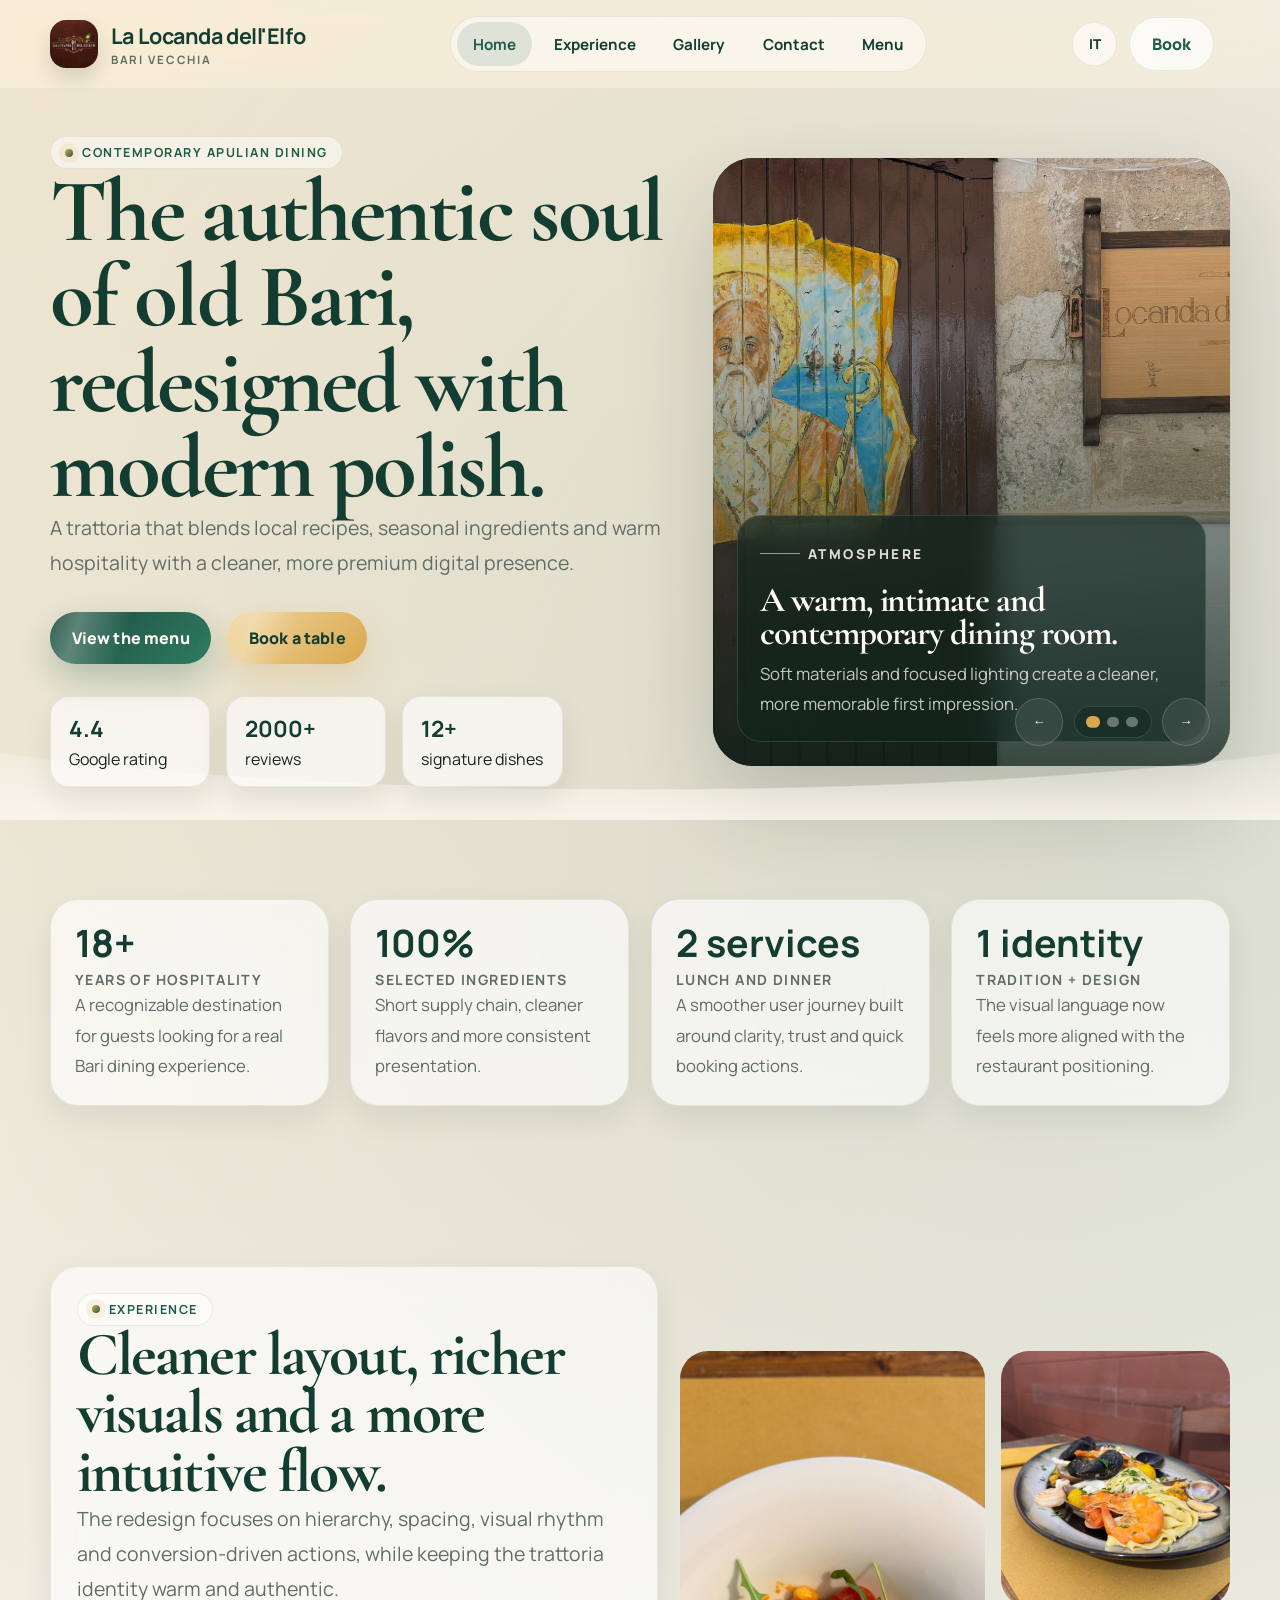
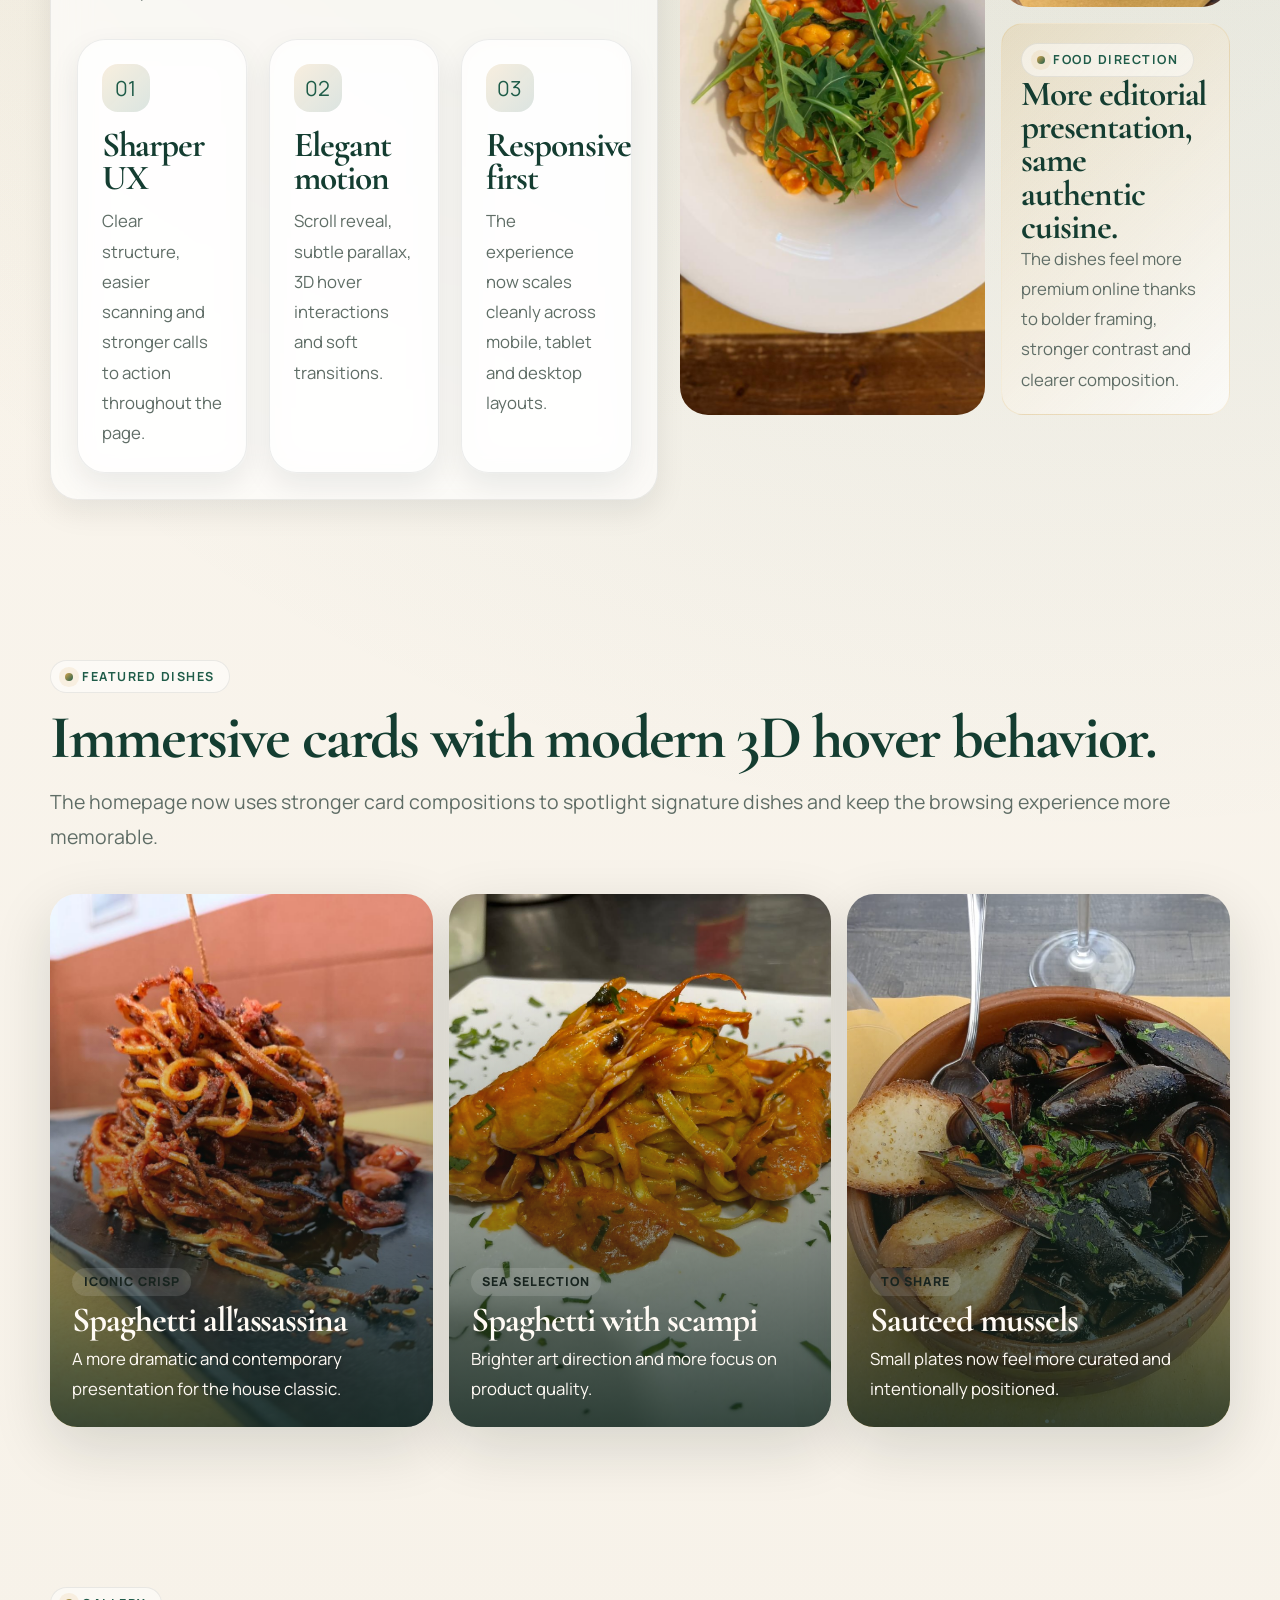
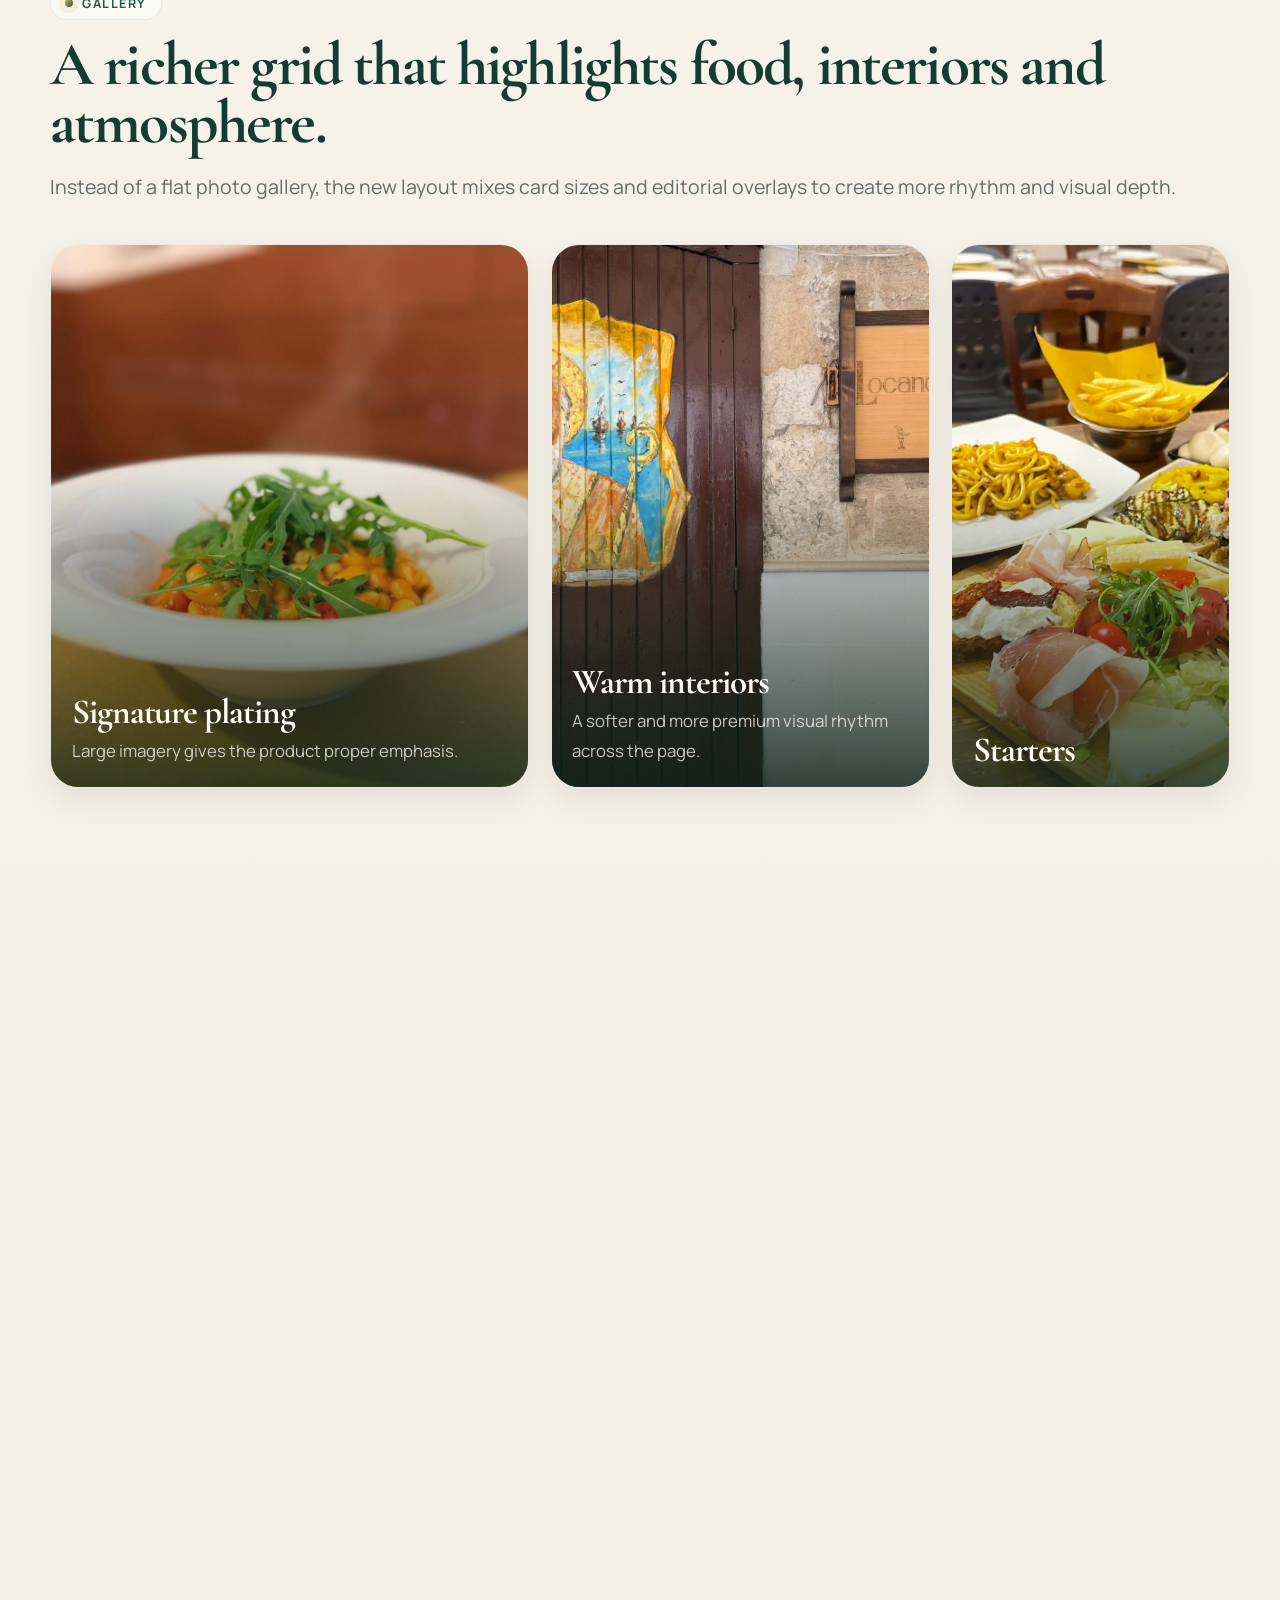
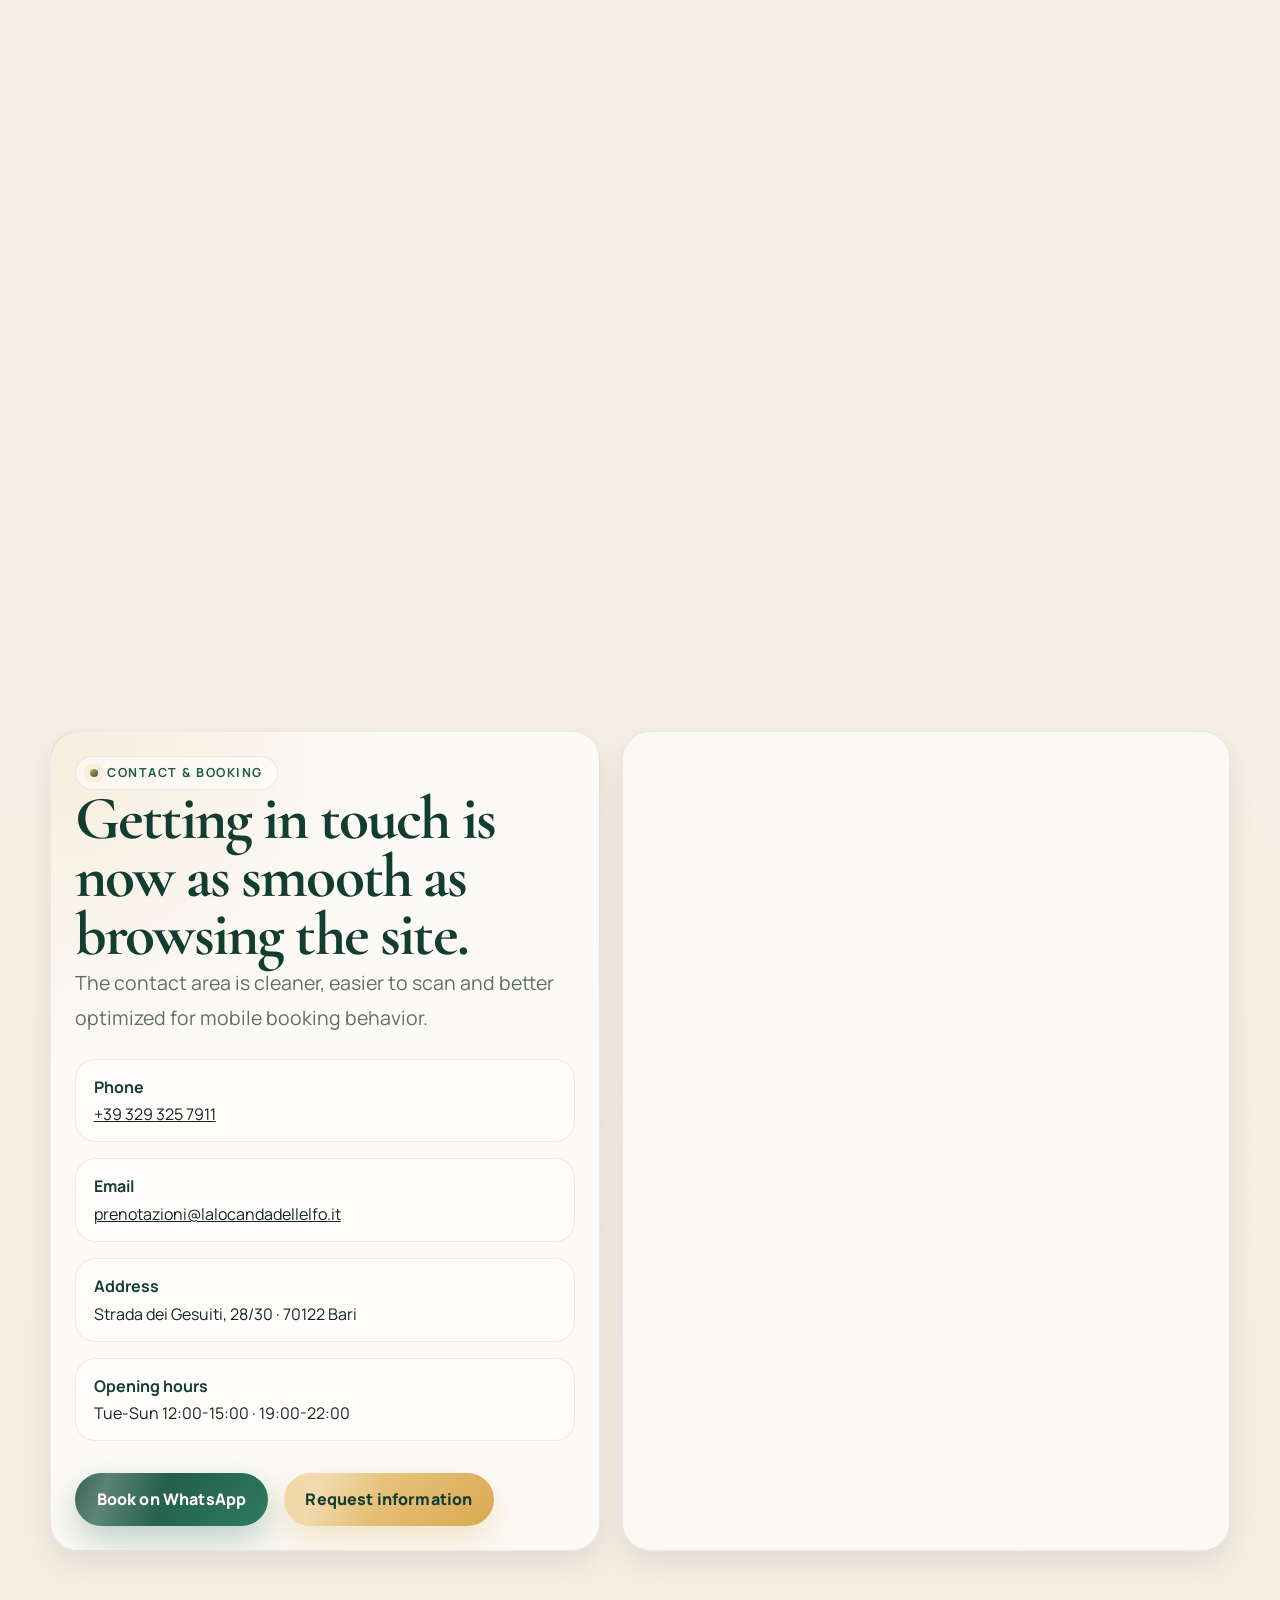
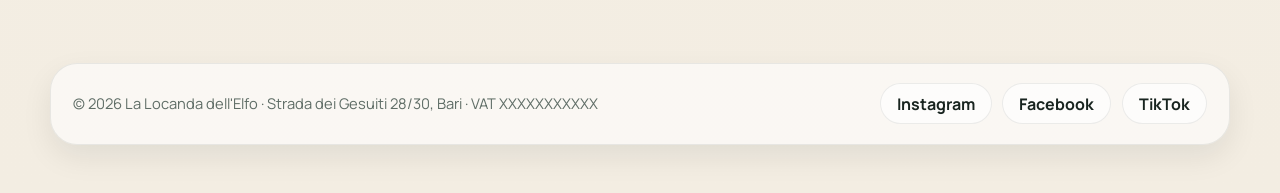
==== commit e437c9fb: "change menu mobile" ====
--- a/index-en.html
+++ b/index-en.html
@@ -39,6 +39,10 @@
           <li><a href="#contact">Contact</a></li>
           <li><a href="menu.html">Menu</a></li>
         </ul>
+        <div class="nav-mobile-extra">
+          <a class="btn btn-primary" href="https://wa.me/393293257911" target="_blank" rel="noopener">Book on WhatsApp</a>
+          <a class="lang-switch" href="index.html" aria-label="Switch to Italian">IT</a>
+        </div>
       </nav>
 
       <div class="header-actions">
--- a/assets/css/style.css
+++ b/assets/css/style.css
@@ -365,6 +365,10 @@
   color: var(--brand);
 }
 
+.nav-mobile-extra {
+  display: none;
+}
+
 .header-actions {
   display: inline-flex;
   align-items: center;
@@ -1314,15 +1318,22 @@
 
   .nav {
     position: fixed;
-    inset: 0;
+    top: 0;
+    right: 0;
+    bottom: 0;
+    left: 0;
+    width: 100vw;
+    height: 100dvh;
     z-index: 120;
-    display: block;
     display: flex;
+    flex-direction: column;
     align-items: center;
     justify-content: center;
-    padding: 1rem;
-    background: rgba(18, 30, 26, 0.28);
-    backdrop-filter: blur(10px);
+    padding: calc(var(--header-height) + 1rem) 1.25rem 1.5rem;
+    background:
+      radial-gradient(circle at top, rgba(216, 167, 79, 0.12), transparent 28%),
+      linear-gradient(180deg, rgba(16, 38, 31, 0.98), rgba(10, 25, 20, 0.98));
+    backdrop-filter: blur(16px);
     visibility: hidden;
     pointer-events: none;
     opacity: 0;
@@ -1337,20 +1348,82 @@
 
   .nav ul {
     flex-direction: column;
-    align-items: stretch;
-    gap: 0.5rem;
-    width: min(100%, 30rem);
-    margin: 0 auto;
-    padding: 1rem;
-    border-radius: 1.75rem;
-    background: rgba(255, 248, 240, 0.96);
-    box-shadow: var(--shadow-lg);
+    align-items: center;
+    justify-content: center;
+    gap: 0.85rem;
+    width: 100%;
+    min-height: 100%;
+    margin: 0;
+    padding: 0;
+    border-radius: 0;
+    background: transparent;
+    box-shadow: none;
+    border: 0;
+    backdrop-filter: none;
+    flex: 1;
   }
 
   .nav a {
     justify-content: center;
-    min-height: 3.1rem;
-    font-size: 1rem;
+    min-height: auto;
+    padding: 0.25rem 0;
+    font-family: "Cormorant Garamond", serif;
+    font-size: clamp(1.45rem, 4vw, 2.1rem);
+    font-weight: 500;
+    letter-spacing: -0.02em;
+    color: #fffaf4;
+    background: transparent;
+    border: 0;
+    box-shadow: none;
+  }
+
+  .nav a::after {
+    content: none;
+  }
+
+  .nav.open::before {
+    content: "";
+    position: absolute;
+    inset: 0;
+    background: linear-gradient(180deg, rgba(255, 255, 255, 0.04), transparent 24%);
+  }
+
+  .nav.open > * {
+    position: relative;
+    z-index: 1;
+  }
+
+  .nav ul,
+  .nav-mobile-extra {
+    width: 100%;
+  }
+
+  .nav-mobile-extra {
+    display: grid;
+    gap: 0.75rem;
+    margin: 0;
+    padding-top: 1.25rem;
+    width: 100%;
+    border-top: 1px solid rgba(255, 255, 255, 0.14);
+  }
+
+  .nav-mobile-extra .btn,
+  .nav-mobile-extra .lang-switch {
+    width: 100%;
+  }
+
+  .nav-mobile-extra .lang-switch {
+    min-height: 3.2rem;
+    justify-content: center;
+    color: #fffaf4;
+    background: rgba(255, 255, 255, 0.08);
+    border-color: rgba(255, 255, 255, 0.14);
+  }
+
+  .nav a:hover,
+  .nav a.is-active {
+    background: transparent;
+    color: var(--accent-soft);
   }
 
   .brand-name {
@@ -1608,6 +1681,10 @@
     min-height: 18rem;
   }
 
+  .nav a {
+    font-size: 1.35rem;
+  }
+
   .hero-slide-overlay h3 {
     font-size: 1.6rem;
   }
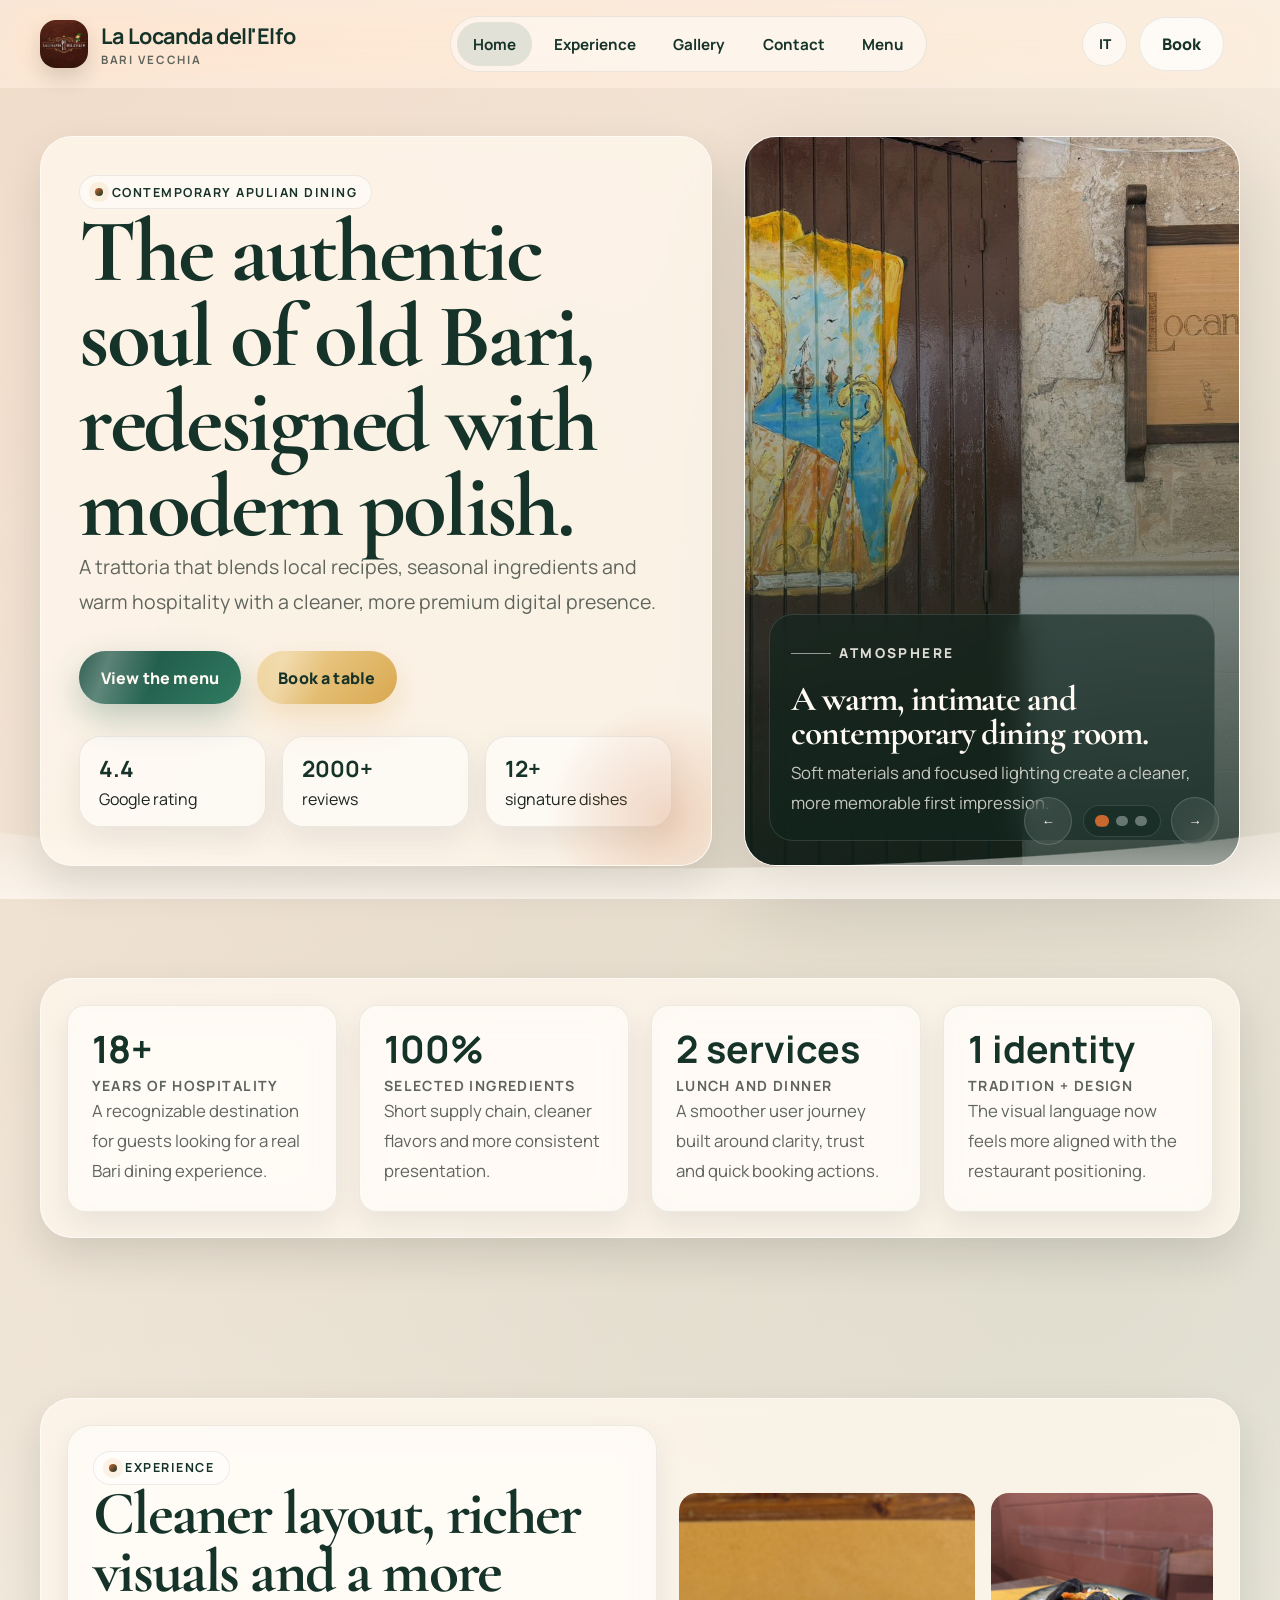
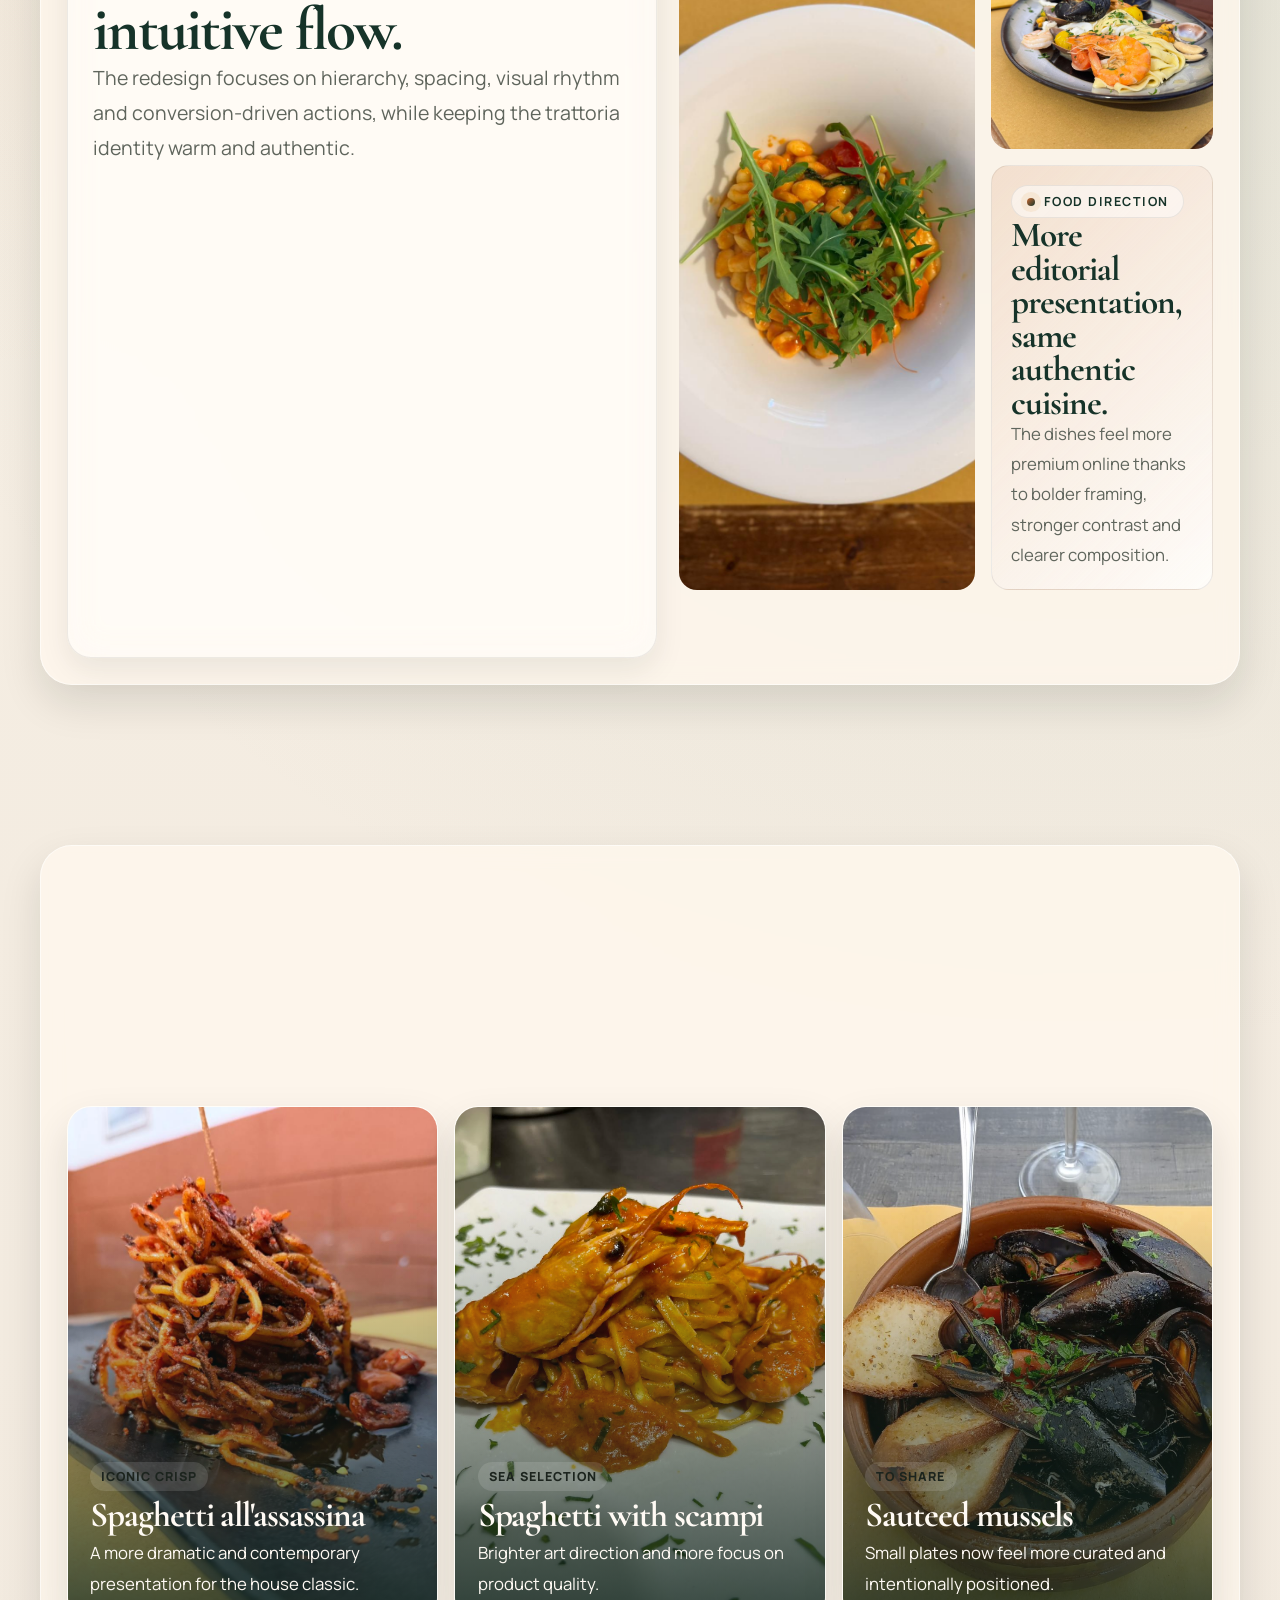
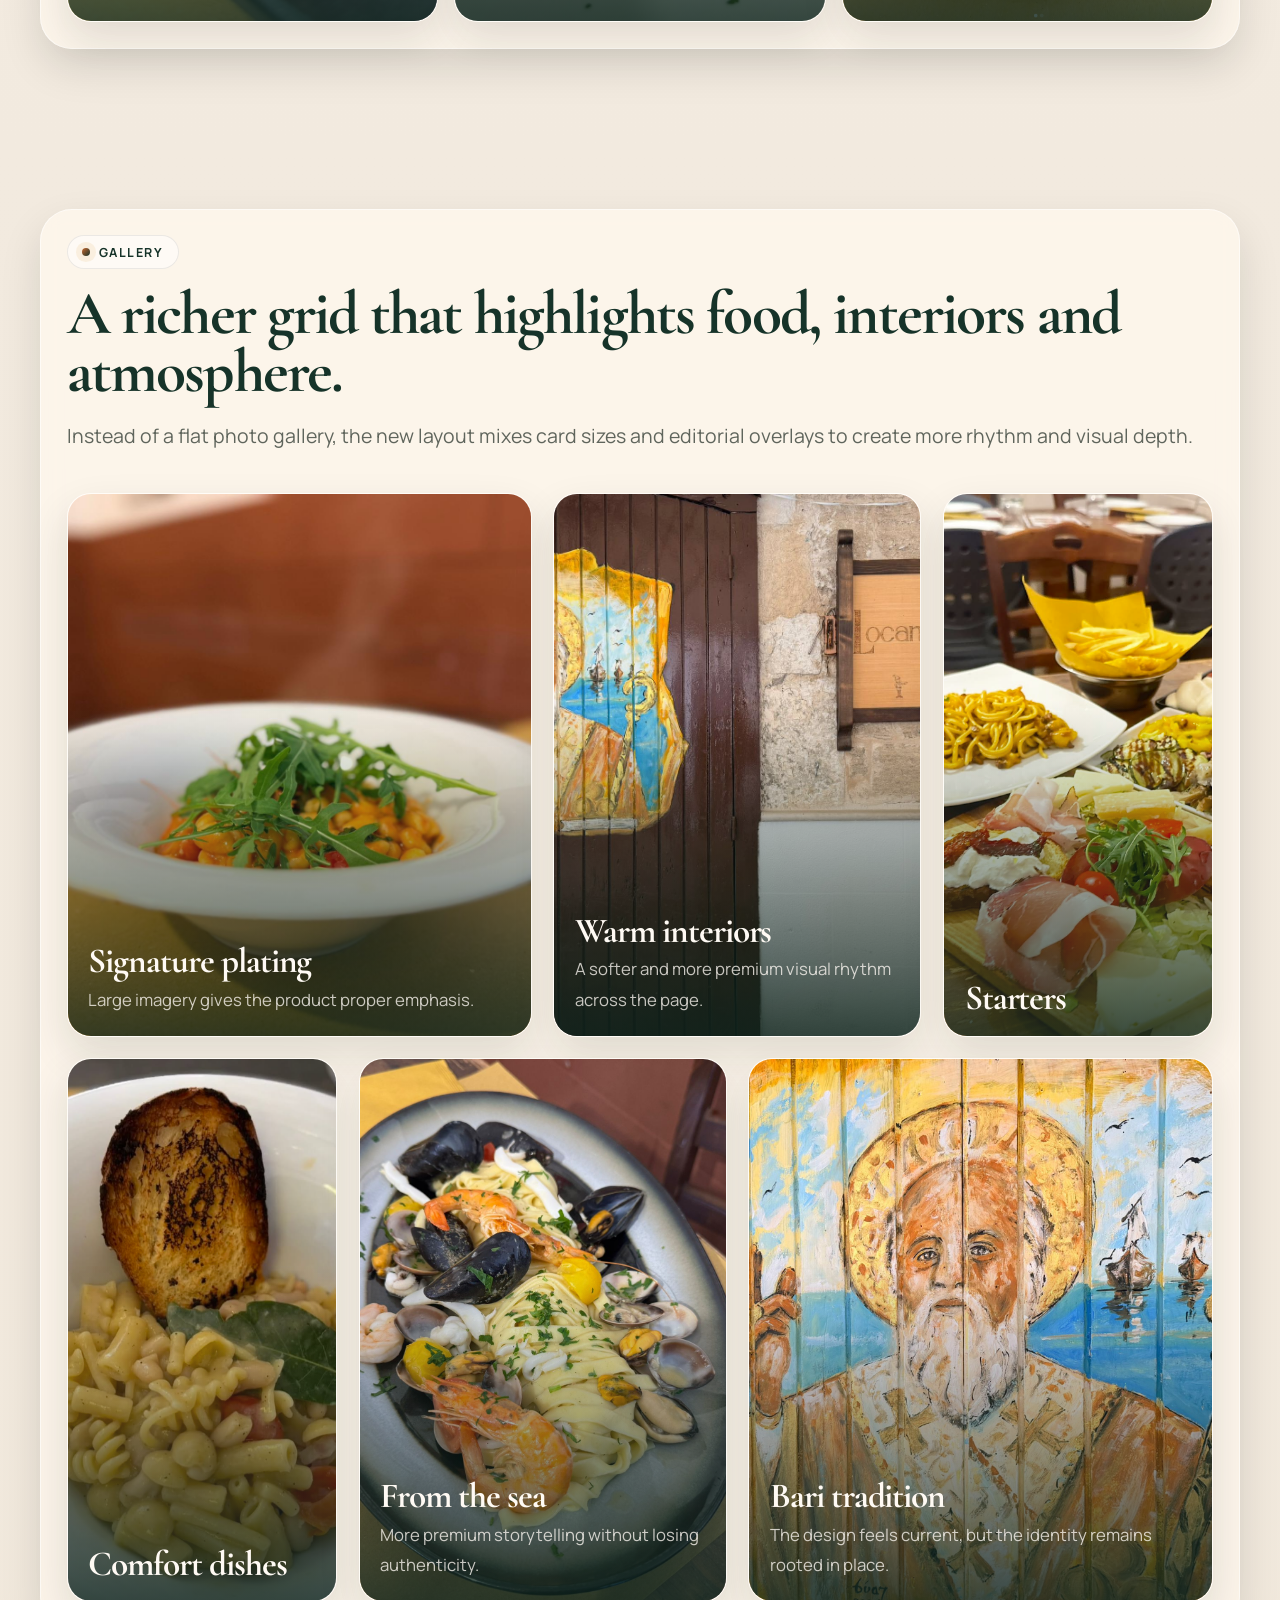
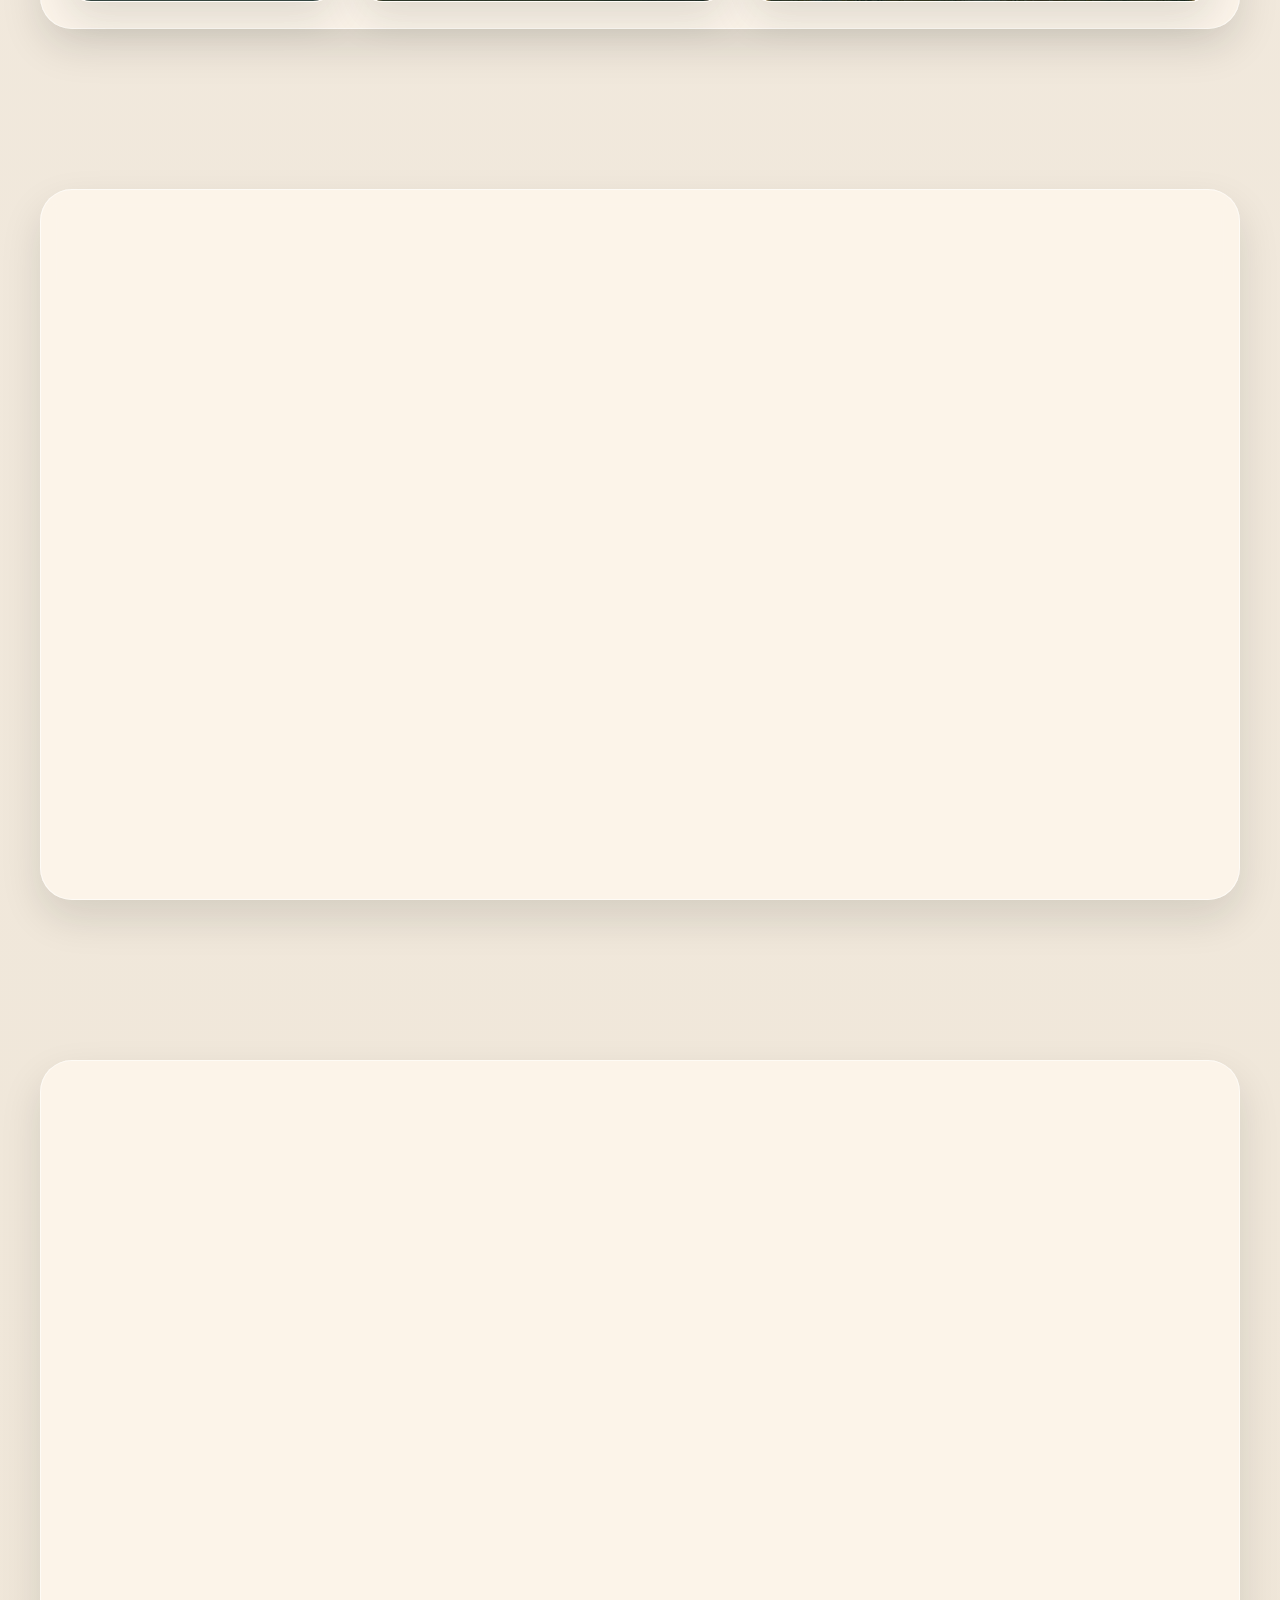
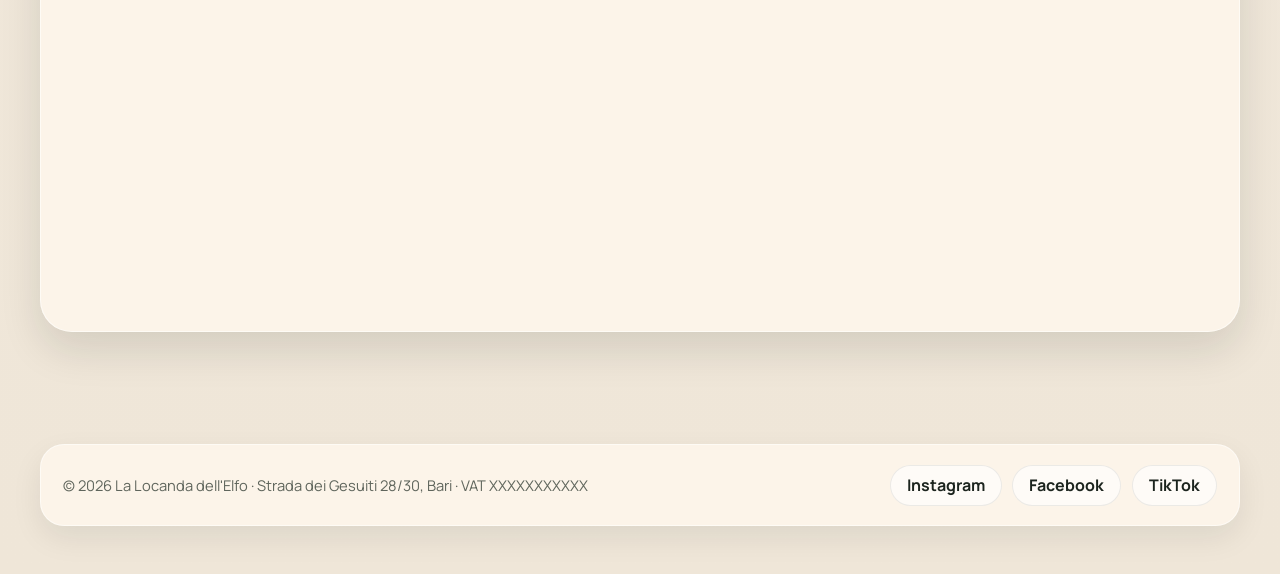
==== commit 0dee47fd: "change style" ====
--- a/index-en.html
+++ b/index-en.html
@@ -60,7 +60,7 @@
 
   <main id="content">
     <section id="home" class="hero">
-      <div class="container hero-grid">
+        <div class="container hero-shell">
         <div class="hero-copy">
           <span class="eyebrow reveal">Contemporary Apulian dining</span>
           <h1 class="reveal delay-1">The authentic soul of old Bari, redesigned with modern polish.</h1>
@@ -125,7 +125,7 @@
     </section>
 
     <section class="section">
-      <div class="container">
+      <div class="container section-box">
         <div class="stats-grid">
           <article class="stat-card reveal-up">
             <strong data-counter="18" data-suffix="+">0</strong>
@@ -152,7 +152,7 @@
     </section>
 
     <section id="experience" class="section">
-      <div class="container experience-grid">
+      <div class="container section-box experience-grid">
         <div class="experience-panel reveal-up">
           <span class="eyebrow">Experience</span>
           <h2>Cleaner layout, richer visuals and a more intuitive flow.</h2>
@@ -191,7 +191,7 @@
     </section>
 
     <section class="section">
-      <div class="container">
+      <div class="container section-box">
         <div class="section-head">
           <span class="eyebrow reveal">Featured dishes</span>
           <h2 class="reveal delay-1">Immersive cards with modern 3D hover behavior.</h2>
@@ -228,7 +228,7 @@
     </section>
 
     <section id="gallery" class="section">
-      <div class="container">
+      <div class="container section-box">
         <div class="section-head">
           <span class="eyebrow reveal">Gallery</span>
           <h2 class="reveal delay-1">A richer grid that highlights food, interiors and atmosphere.</h2>
@@ -281,7 +281,7 @@
     </section>
 
     <section class="section testimonial-section">
-      <div class="container">
+      <div class="container section-box">
         <div class="testimonial-shell reveal-up" data-testimonials>
           <div class="testimonial-header">
             <span class="eyebrow" style="color: #fffaf4; background: rgba(255,255,255,0.08); border-color: rgba(255,255,255,0.12);">Reviews</span>
@@ -313,7 +313,7 @@
     </section>
 
     <section id="contact" class="section">
-      <div class="container contact-grid">
+      <div class="container section-box contact-grid">
         <div class="contact-panel reveal-up">
           <span class="eyebrow">Contact & booking</span>
           <h2>Getting in touch is now as smooth as browsing the site.</h2>
--- a/assets/css/style.css
+++ b/assets/css/style.css
@@ -1,26 +1,26 @@
 :root {
-  --bg: #f6f1e8;
-  --bg-soft: #efe5d8;
-  --surface: rgba(255, 248, 240, 0.72);
-  --surface-strong: #fffaf4;
-  --surface-dark: #10261f;
-  --surface-dark-soft: #18372d;
-  --text: #18241f;
-  --text-soft: #5f6d66;
-  --line: rgba(24, 36, 31, 0.12);
+  --bg: #f3ecdf;
+  --bg-soft: #ece1cf;
+  --surface: rgba(255, 248, 237, 0.78);
+  --surface-strong: #fff8ee;
+  --surface-dark: #163329;
+  --surface-dark-soft: #0d241d;
+  --text: #1c241e;
+  --text-soft: #5f655c;
+  --line: rgba(28, 36, 30, 0.12);
   --line-strong: rgba(255, 255, 255, 0.18);
-  --brand: #1f5c49;
-  --brand-strong: #143d31;
-  --accent: #d8a74f;
-  --accent-soft: #f1d39f;
-  --glow: rgba(216, 167, 79, 0.35);
-  --shadow-sm: 0 12px 30px rgba(16, 25, 21, 0.08);
-  --shadow-md: 0 20px 60px rgba(16, 25, 21, 0.14);
-  --shadow-lg: 0 40px 90px rgba(16, 25, 21, 0.18);
-  --radius-sm: 18px;
-  --radius-md: 28px;
-  --radius-lg: 40px;
-  --container: 1180px;
+  --brand: #163329;
+  --brand-strong: #163329;
+  --accent: #c8682f;
+  --accent-soft: #f1c08f;
+  --glow: rgba(200, 104, 47, 0.22);
+  --shadow-sm: 0 12px 30px rgba(18, 24, 20, 0.08);
+  --shadow-md: 0 18px 42px rgba(18, 24, 20, 0.12);
+  --shadow-lg: 0 32px 80px rgba(18, 24, 20, 0.16);
+  --radius-sm: 12px;
+  --radius-md: 18px;
+  --radius-lg: 24px;
+  --container: 1200px;
   --header-height: 88px;
   --transition: 260ms cubic-bezier(.2, .8, .2, 1);
 }
@@ -38,11 +38,24 @@
   font-family: "Manrope", sans-serif;
   color: var(--text);
   background:
-    radial-gradient(circle at top left, rgba(216, 167, 79, 0.18), transparent 32%),
-    radial-gradient(circle at 85% 12%, rgba(31, 92, 73, 0.15), transparent 28%),
-    linear-gradient(180deg, #fbf7f0 0%, #f3ede2 100%);
+    radial-gradient(circle at top left, rgba(200, 104, 47, 0.16), transparent 28%),
+    radial-gradient(circle at 85% 18%, rgba(123, 154, 131, 0.18), transparent 24%),
+    linear-gradient(180deg, #f9f2e7 0%, #f2eadf 48%, #efe6d8 100%);
   padding-top: var(--header-height);
   overflow-x: hidden;
+}
+
+body::before {
+  content: "";
+  position: fixed;
+  inset: 0;
+  pointer-events: none;
+  opacity: 0.24;
+  background-image:
+    linear-gradient(rgba(255, 255, 255, 0.05) 1px, transparent 1px),
+    linear-gradient(90deg, rgba(255, 255, 255, 0.05) 1px, transparent 1px);
+  background-size: 32px 32px;
+  mask-image: linear-gradient(180deg, black, transparent 88%);
 }
 
 body.menu-open {
@@ -96,6 +109,15 @@
 .section {
   position: relative;
   padding: 5rem 0;
+}
+
+.section-box {
+  padding: clamp(1.25rem, 2vw, 1.75rem);
+  border-radius: 32px;
+  background: var(--surface);
+  border: 1px solid rgba(255, 255, 255, 0.55);
+  box-shadow: var(--shadow-md);
+  backdrop-filter: blur(10px);
 }
 
 .section-head {
@@ -442,16 +464,38 @@
   padding: 3rem 0 2rem;
 }
 
-.hero-grid {
+.hero-shell {
   display: grid;
-  grid-template-columns: minmax(0, 1.1fr) minmax(320px, 0.9fr);
+  grid-template-columns: minmax(0, 1.15fr) minmax(320px, 0.85fr);
   gap: 2rem;
-  align-items: center;
+  align-items: stretch;
 }
 
 .hero-copy {
   position: relative;
   z-index: 1;
+  display: flex;
+  flex-direction: column;
+  justify-content: center;
+  padding: clamp(1.6rem, 3vw, 3rem);
+  border-radius: 32px;
+  background: var(--surface);
+  border: 1px solid rgba(255, 255, 255, 0.55);
+  box-shadow: var(--shadow-md);
+  backdrop-filter: blur(10px);
+  overflow: hidden;
+}
+
+.hero-copy::after {
+  content: "";
+  position: absolute;
+  right: -4.5rem;
+  bottom: -4.5rem;
+  width: 15rem;
+  height: 15rem;
+  border-radius: 50%;
+  background: radial-gradient(circle, rgba(200, 104, 47, 0.24), transparent 68%);
+  pointer-events: none;
 }
 
 .hero-copy p {
@@ -467,17 +511,17 @@
 }
 
 .hero-meta {
-  display: flex;
-  flex-wrap: wrap;
+  display: grid;
+  grid-template-columns: repeat(3, minmax(0, 1fr));
   gap: 1rem;
   margin-top: 2rem;
 }
 
 .hero-stat {
-  min-width: 10rem;
+  min-width: 0;
   padding: 1rem 1.15rem;
-  border-radius: 1.2rem;
-  background: rgba(255, 255, 255, 0.62);
+  border-radius: 1.35rem;
+  background: rgba(255, 255, 255, 0.52);
   border: 1px solid rgba(24, 36, 31, 0.08);
   box-shadow: var(--shadow-sm);
 }
@@ -491,16 +535,18 @@
 
 .hero-visual {
   position: relative;
-  min-height: 38rem;
+  min-height: 100%;
 }
 
 .hero-carousel {
   position: relative;
   min-height: 38rem;
-  border-radius: var(--radius-lg);
+  height: 100%;
+  border-radius: 32px;
   overflow: hidden;
   box-shadow: var(--shadow-lg);
-  background: #10261f;
+  background: var(--surface);
+  border: 1px solid rgba(255, 255, 255, 0.55);
 }
 
 .hero-slide {
@@ -673,6 +719,18 @@
 .feature-card,
 .menu-card,
 .contact-panel,
+.experience-panel,
+.note-card,
+.footer-inner,
+.testimonial-shell {
+  background: rgba(255, 255, 255, 0.46);
+  border: 1px solid rgba(28, 36, 30, 0.08);
+}
+
+.stat-card,
+.feature-card,
+.menu-card,
+.contact-panel,
 .experience-panel {
   padding: 1.5rem;
 }
@@ -683,6 +741,10 @@
   font-size: 2.35rem;
   line-height: 1;
   color: var(--brand-strong);
+}
+
+.stat-card {
+  border-radius: var(--radius-md);
 }
 
 .stat-card span {
@@ -725,6 +787,7 @@
 
 .experience-panel {
   padding: 1.6rem;
+  border-radius: 24px;
 }
 
 .experience-media {
@@ -757,9 +820,9 @@
 
 .note-card {
   padding: 1.2rem;
-  border-radius: 1.4rem;
-  background: linear-gradient(135deg, rgba(216, 167, 79, 0.18), rgba(255, 255, 255, 0.7));
-  border: 1px solid rgba(216, 167, 79, 0.16);
+  border-radius: var(--radius-md);
+  background: linear-gradient(135deg, rgba(200, 104, 47, 0.14), rgba(255, 255, 255, 0.7));
+  border: 1px solid rgba(28, 36, 30, 0.08);
 }
 
 .dish-strip {
@@ -772,7 +835,7 @@
 .dish-card {
   position: relative;
   min-height: 19rem;
-  border-radius: 1.7rem;
+  border-radius: var(--radius-lg);
   overflow: hidden;
   box-shadow: var(--shadow-md);
   transform-style: preserve-3d;
@@ -804,6 +867,11 @@
   gap: 0.45rem;
   padding: 1.4rem;
   background: linear-gradient(180deg, transparent 20%, rgba(16, 38, 31, 0.82) 100%);
+}
+
+.dish-strip .dish-card {
+  background: var(--surface);
+  border: 1px solid rgba(255, 255, 255, 0.55);
 }
 
 .dish-card h3,
@@ -825,6 +893,10 @@
 
 .gallery-card {
   min-height: 20rem;
+  border-radius: var(--radius-lg);
+  background: var(--surface);
+  border: 1px solid rgba(255, 255, 255, 0.55);
+  box-shadow: var(--shadow-md);
 }
 
 .gallery-card.large {
@@ -877,17 +949,17 @@
 
 .testimonial-shell {
   padding: 2rem;
-  border-radius: var(--radius-lg);
+  border-radius: 24px;
   background:
-    radial-gradient(circle at top left, rgba(216, 167, 79, 0.16), transparent 34%),
-    linear-gradient(135deg, rgba(16, 38, 31, 0.96), rgba(24, 55, 45, 0.92));
-  border: 1px solid var(--line-strong);
-  box-shadow: var(--shadow-lg);
+    radial-gradient(circle at top left, rgba(200, 104, 47, 0.12), transparent 34%),
+    rgba(255, 255, 255, 0.44);
+  border: 1px solid rgba(28, 36, 30, 0.08);
+  box-shadow: var(--shadow-md);
 }
 
 .testimonial-header h2,
 .testimonial-header p {
-  color: #fffaf4;
+  color: var(--text);
 }
 
 .rating-chip {
@@ -898,8 +970,8 @@
   margin-top: 1rem;
   padding: 0.65rem 0.9rem;
   border-radius: 999px;
-  background: rgba(255, 255, 255, 0.08);
-  border: 1px solid rgba(255, 255, 255, 0.12);
+  background: rgba(255, 255, 255, 0.58);
+  border: 1px solid rgba(28, 36, 30, 0.1);
 }
 
 .rating-chip strong {
@@ -939,7 +1011,7 @@
   font-family: "Cormorant Garamond", serif;
   font-size: clamp(2rem, 3vw, 2.8rem);
   line-height: 1.08;
-  color: #fffaf4;
+  color: var(--brand-strong);
 }
 
 .testimonial-meta {
@@ -953,7 +1025,7 @@
 }
 
 .testimonial-meta span {
-  color: rgba(255, 250, 244, 0.68);
+  color: var(--text-soft);
 }
 
 .testimonial-controls {
@@ -969,10 +1041,10 @@
   justify-content: center;
   width: 3rem;
   height: 3rem;
-  border: 1px solid rgba(255, 255, 255, 0.14);
+  border: 1px solid rgba(28, 36, 30, 0.14);
   border-radius: 999px;
-  background: rgba(255, 255, 255, 0.08);
-  color: #fffaf4;
+  background: var(--surface-dark);
+  color: #fff8ef;
   cursor: pointer;
   transition: background var(--transition), transform var(--transition), border-color var(--transition);
 }
@@ -1004,9 +1076,8 @@
 }
 
 .contact-panel {
-  background:
-    radial-gradient(circle at top left, rgba(216, 167, 79, 0.16), transparent 34%),
-    rgba(255, 255, 255, 0.7);
+  background: linear-gradient(180deg, rgba(12, 31, 24, 0.96), rgba(20, 52, 42, 0.94));
+  color: #fff8ef;
 }
 
 .contact-list {
@@ -1022,17 +1093,24 @@
   gap: 0.35rem;
   padding: 1rem 1.1rem;
   border-radius: 1.25rem;
-  background: rgba(255, 255, 255, 0.56);
-  border: 1px solid rgba(24, 36, 31, 0.08);
+  background: rgba(255, 255, 255, 0.08);
+  border: 1px solid rgba(255, 255, 255, 0.1);
 }
 
 .contact-list strong {
-  color: var(--brand-strong);
+  color: #fff8ef;
+}
+
+.contact-panel p,
+.contact-panel li,
+.contact-panel a {
+  color: rgba(255, 248, 237, 0.84);
 }
 
 .map-shell {
   min-height: 100%;
   padding: 0.7rem;
+  border-radius: 24px;
 }
 
 .map-shell iframe {
@@ -1053,9 +1131,9 @@
   justify-content: space-between;
   gap: 1rem;
   padding: 1.2rem 1.4rem;
-  border-radius: 1.7rem;
-  background: rgba(255, 255, 255, 0.58);
-  border: 1px solid rgba(24, 36, 31, 0.08);
+  border-radius: 24px;
+  background: var(--surface);
+  border: 1px solid rgba(255, 255, 255, 0.55);
   box-shadow: var(--shadow-sm);
 }
 
@@ -1100,11 +1178,23 @@
 
 .menu-sidebar {
   padding: 1.5rem;
+  border-radius: 24px;
 }
 
 .menu-card {
   display: grid;
   gap: 1rem;
+  position: relative;
+  padding-left: 1.25rem;
+}
+
+.menu-card::before {
+  content: "";
+  position: absolute;
+  inset: 1rem auto 1rem 0;
+  width: 3px;
+  border-radius: 999px;
+  background: linear-gradient(180deg, var(--accent), transparent);
 }
 
 .menu-list {
@@ -1120,12 +1210,15 @@
   gap: 1rem;
   align-items: start;
   padding-bottom: 0.9rem;
-  border-bottom: 1px solid rgba(24, 36, 31, 0.08);
+  border-top: 1px solid rgba(28, 36, 30, 0.08);
+}
+
+.menu-row:first-child {
+  border-top: 0;
 }
 
 .menu-row:last-child {
   padding-bottom: 0;
-  border-bottom: 0;
 }
 
 .menu-row dt,
@@ -1224,7 +1317,7 @@
     padding: 4.5rem 0;
   }
 
-  .hero-grid,
+  .hero-shell,
   .experience-grid,
   .contact-grid,
   .menu-layout,
@@ -1331,8 +1424,9 @@
     justify-content: center;
     padding: calc(var(--header-height) + 1rem) 1.25rem 1.5rem;
     background:
-      radial-gradient(circle at top, rgba(216, 167, 79, 0.12), transparent 28%),
-      linear-gradient(180deg, rgba(16, 38, 31, 0.98), rgba(10, 25, 20, 0.98));
+      radial-gradient(circle at top, rgba(216, 167, 79, 0.22), transparent 30%),
+      radial-gradient(circle at 85% 10%, rgba(31, 92, 73, 0.12), transparent 24%),
+      linear-gradient(180deg, rgba(251, 247, 240, 0.98), rgba(243, 237, 226, 0.99));
     backdrop-filter: blur(16px);
     visibility: hidden;
     pointer-events: none;
@@ -1366,26 +1460,37 @@
   .nav a {
     justify-content: center;
     min-height: auto;
-    padding: 0.25rem 0;
-    font-family: "Cormorant Garamond", serif;
-    font-size: clamp(1.45rem, 4vw, 2.1rem);
-    font-weight: 500;
-    letter-spacing: -0.02em;
-    color: #fffaf4;
+    padding: 0.35rem 0;
+    font-family: "Manrope", sans-serif;
+    font-size: clamp(1.05rem, 2.8vw, 1.3rem);
+    font-weight: 700;
+    letter-spacing: 0.01em;
+    color: var(--brand-strong);
     background: transparent;
     border: 0;
     box-shadow: none;
+    position: relative;
   }
 
   .nav a::after {
-    content: none;
+    content: "";
+    position: absolute;
+    left: 50%;
+    bottom: -0.15rem;
+    width: 0;
+    height: 1px;
+    background: linear-gradient(90deg, transparent, var(--accent), transparent);
+    transform: translateX(-50%);
+    transition: width var(--transition);
   }
 
   .nav.open::before {
     content: "";
     position: absolute;
     inset: 0;
-    background: linear-gradient(180deg, rgba(255, 255, 255, 0.04), transparent 24%);
+    background:
+      linear-gradient(180deg, rgba(255, 255, 255, 0.24), transparent 26%),
+      linear-gradient(0deg, rgba(31, 92, 73, 0.04), transparent 20%);
   }
 
   .nav.open > * {
@@ -1404,7 +1509,7 @@
     margin: 0;
     padding-top: 1.25rem;
     width: 100%;
-    border-top: 1px solid rgba(255, 255, 255, 0.14);
+    border-top: 1px solid rgba(24, 36, 31, 0.08);
   }
 
   .nav-mobile-extra .btn,
@@ -1415,15 +1520,20 @@
   .nav-mobile-extra .lang-switch {
     min-height: 3.2rem;
     justify-content: center;
-    color: #fffaf4;
-    background: rgba(255, 255, 255, 0.08);
-    border-color: rgba(255, 255, 255, 0.14);
+    color: var(--brand-strong);
+    background: rgba(255, 255, 255, 0.72);
+    border-color: rgba(24, 36, 31, 0.08);
   }
 
   .nav a:hover,
   .nav a.is-active {
     background: transparent;
-    color: var(--accent-soft);
+    color: var(--brand);
+  }
+
+  .nav a:hover::after,
+  .nav a.is-active::after {
+    width: 72%;
   }
 
   .brand-name {
@@ -1438,7 +1548,7 @@
     padding-top: 1rem;
   }
 
-  .hero-grid {
+  .hero-shell {
     gap: 1.5rem;
   }
 
@@ -1489,6 +1599,11 @@
     padding: 4rem 0;
   }
 
+  .section-box {
+    padding: 1rem;
+    border-radius: 24px;
+  }
+
   .header-inner {
     grid-template-columns: auto 1fr auto;
     min-height: var(--header-height);
@@ -1501,6 +1616,15 @@
 
   .hero-carousel {
     min-height: 24rem;
+  }
+
+  .hero-copy {
+    padding: 1.35rem;
+    border-radius: 24px;
+  }
+
+  .hero-carousel {
+    border-radius: 24px;
   }
 
   .hero-slide-overlay,
@@ -1681,8 +1805,17 @@
     min-height: 18rem;
   }
 
+  .hero-copy {
+    padding: 1rem;
+    border-radius: 22px;
+  }
+
+  .hero-carousel {
+    border-radius: 22px;
+  }
+
   .nav a {
-    font-size: 1.35rem;
+    font-size: 1rem;
   }
 
   .hero-slide-overlay h3 {
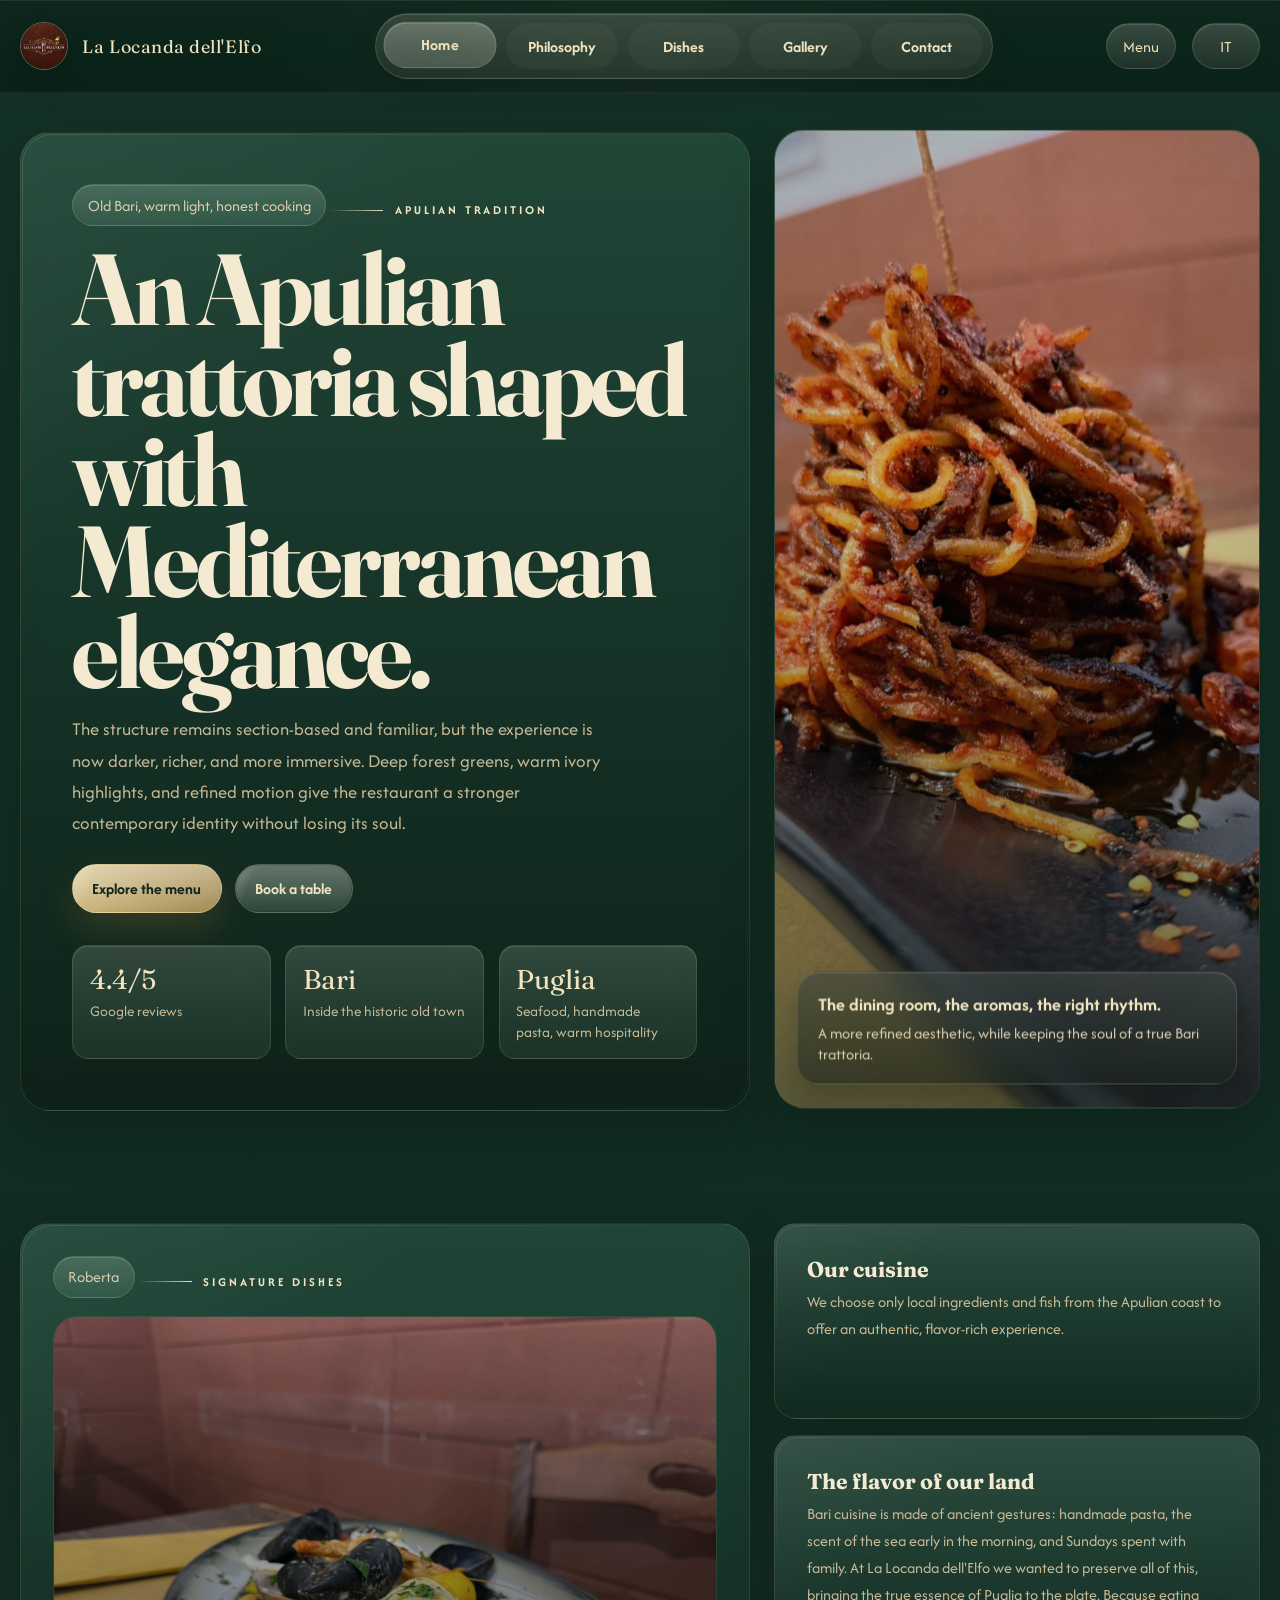
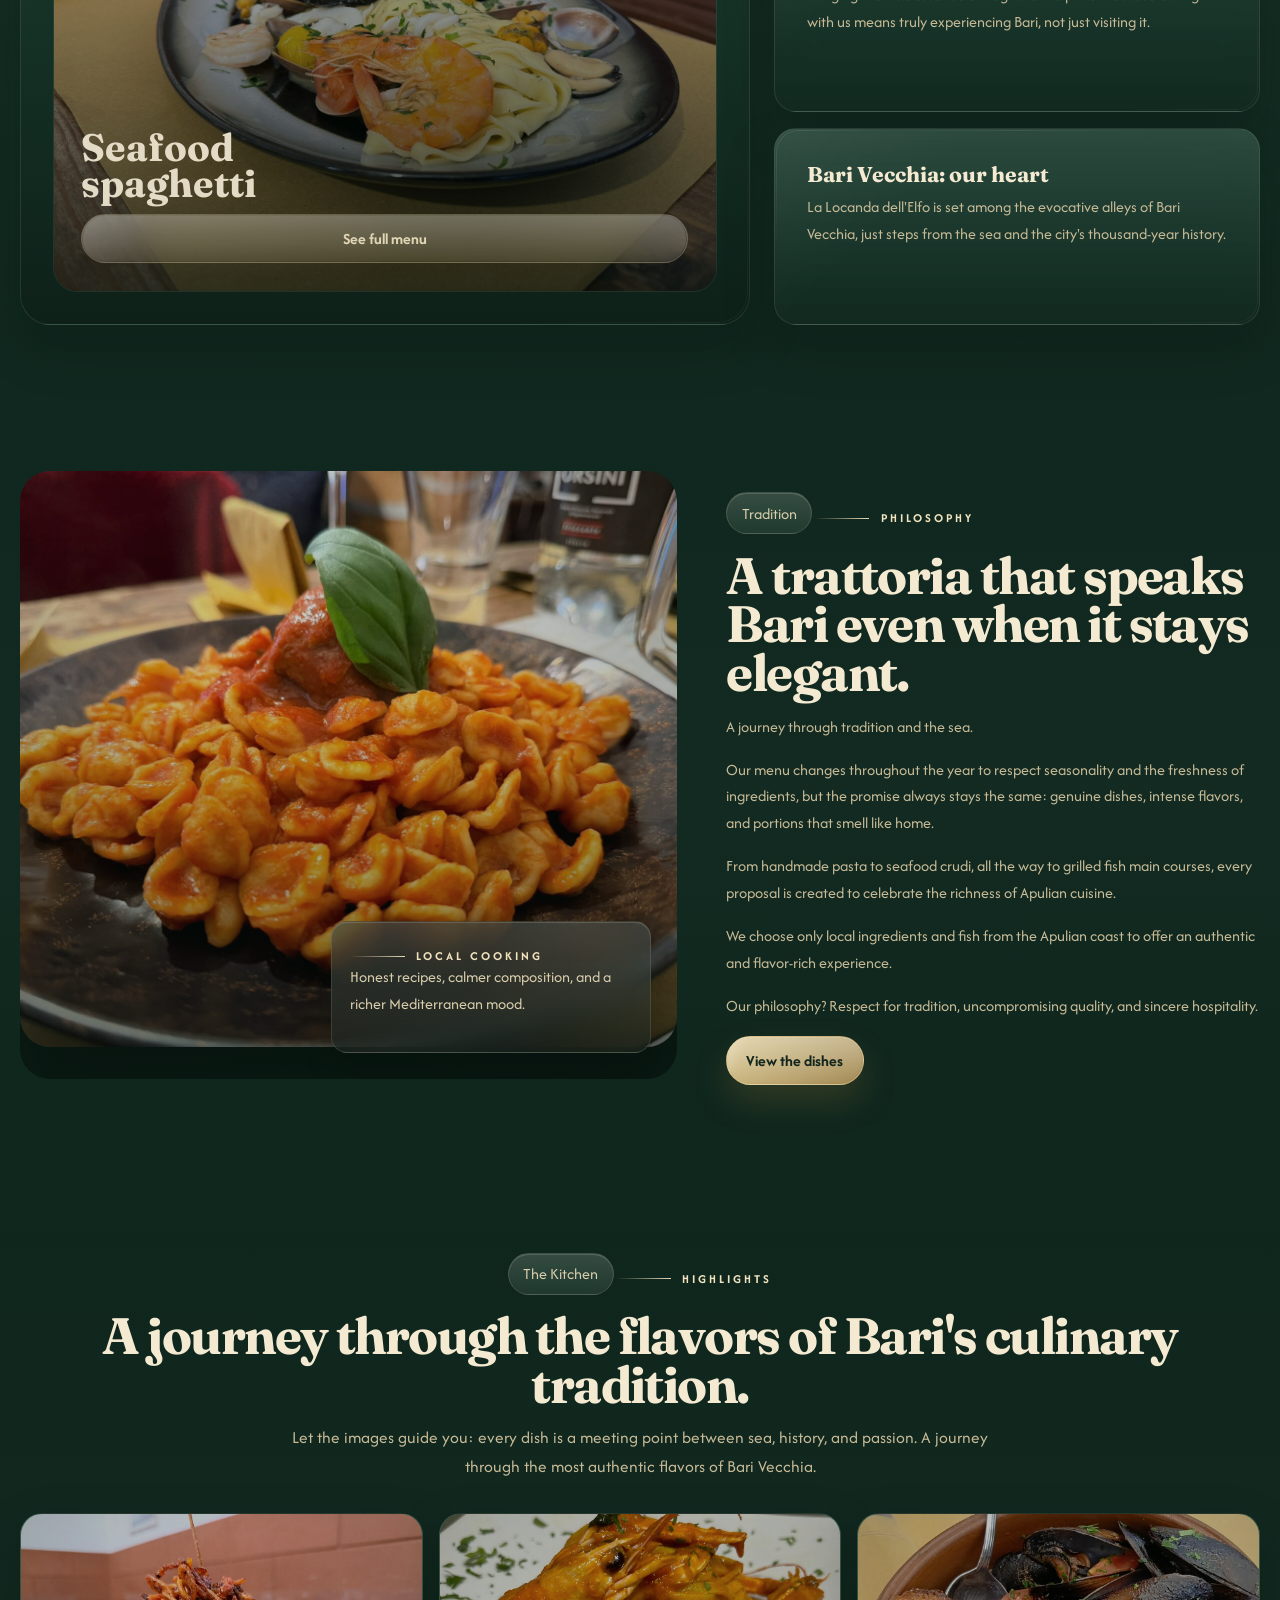
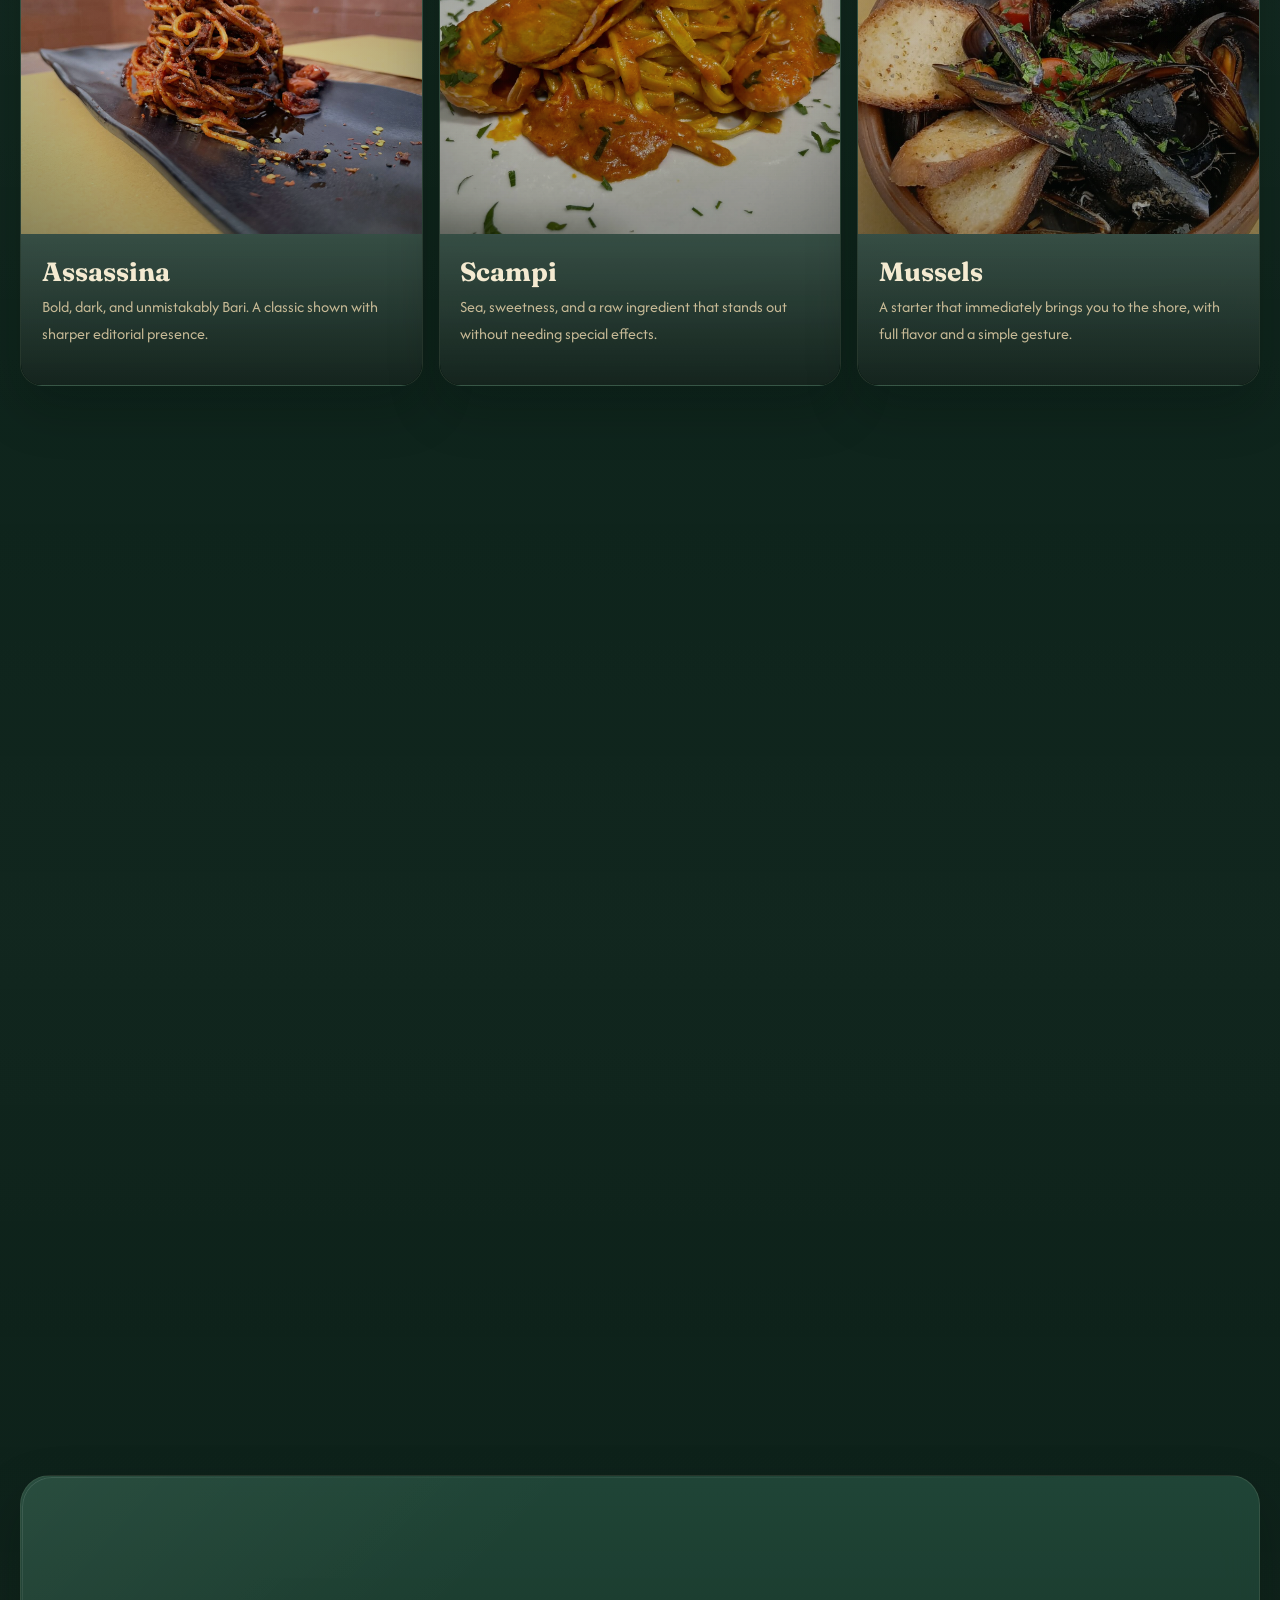
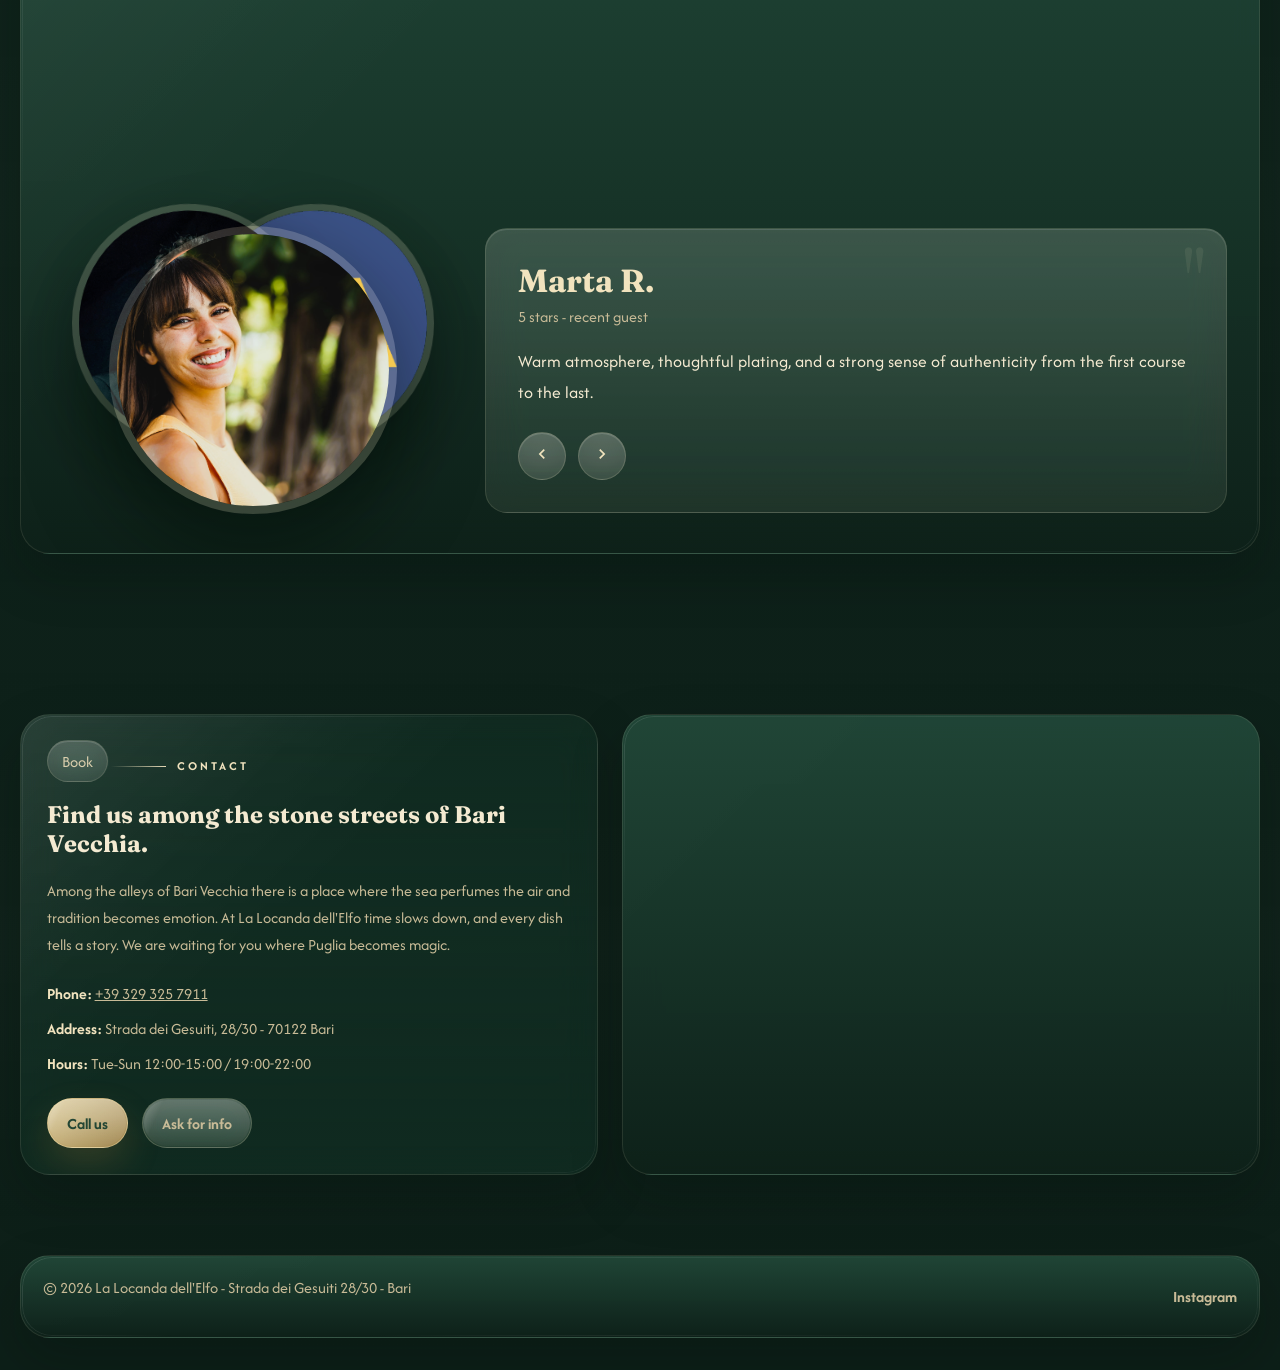
==== commit 7a58e25a: "new color" ====
--- a/index-en.html
+++ b/index-en.html
@@ -4,19 +4,19 @@
   <meta charset="utf-8">
   <meta name="viewport" content="width=device-width, initial-scale=1">
   <title>La Locanda dell'Elfo | Traditional Apulian trattoria in Bari Vecchia</title>
-  <meta name="description" content="La Locanda dell'Elfo is a traditional Apulian trattoria in the heart of Bari Vecchia. Authentic cuisine, warm hospitality and a refined digital experience.">
+  <meta name="description" content="La Locanda dell'Elfo is a traditional Apulian trattoria in the heart of Bari Vecchia. Authentic cuisine, warm hospitality, and a more immersive new visual identity.">
   <meta name="robots" content="index, follow">
   <link rel="canonical" href="https://lalocandadellelfo.com/">
   <meta property="og:title" content="La Locanda dell'Elfo | Traditional Apulian trattoria">
-  <meta property="og:description" content="Authentic Bari flavors, selected ingredients and a more refined, modern online experience.">
+  <meta property="og:description" content="Authentic Apulian flavors in the heart of old Bari.">
   <meta property="og:type" content="restaurant">
   <meta property="og:url" content="https://lalocandadellelfo.com/">
   <meta property="og:image" content="https://lalocandadellelfo.com/assets/img/locanda.jpeg">
+  <link rel="icon" href="assets/icons/favicon.svg" type="image/svg+xml">
   <link rel="preconnect" href="https://fonts.googleapis.com">
   <link rel="preconnect" href="https://fonts.gstatic.com" crossorigin>
-  <link href="https://fonts.googleapis.com/css2?family=Cormorant+Garamond:wght@500;600;700&family=Manrope:wght@400;500;600;700;800&display=swap" rel="stylesheet">
+  <link href="https://fonts.googleapis.com/css2?family=Afacad:ital,wght@0,400..700;1,400..700&family=Fraunces:opsz,wght@9..144,300..900&display=swap" rel="stylesheet">
   <link rel="stylesheet" href="assets/css/style.css">
-  <link rel="icon" href="assets/icons/favicon.svg" type="image/svg+xml">
 </head>
 <body>
   <a class="skip-link" href="#content">Skip to content</a>
@@ -25,202 +25,177 @@
     <div class="container header-inner">
       <a class="brand" href="#home" aria-label="La Locanda dell'Elfo home">
         <img class="brand-logo" src="assets/img/logo.jpg" alt="La Locanda dell'Elfo logo" width="48" height="48">
-        <span class="brand-mark">
-          <span class="brand-name">La Locanda dell'Elfo</span>
-          <span class="brand-subtitle">Bari Vecchia</span>
-        </span>
+        <span class="brand-name">La Locanda dell'Elfo</span>
       </a>
 
-      <nav id="nav" class="nav" role="navigation" aria-label="Primary navigation">
-        <ul>
-          <li><a href="#home">Home</a></li>
-          <li><a href="#experience">Experience</a></li>
-          <li><a href="#gallery">Gallery</a></li>
-          <li><a href="#contact">Contact</a></li>
-          <li><a href="menu.html">Menu</a></li>
-        </ul>
-        <div class="nav-mobile-extra">
-          <a class="btn btn-primary" href="https://wa.me/393293257911" target="_blank" rel="noopener">Book on WhatsApp</a>
-          <a class="lang-switch" href="index.html" aria-label="Switch to Italian">IT</a>
-        </div>
-      </nav>
-
-      <div class="header-actions">
-        <a class="lang-switch" href="index.html" aria-label="Switch to Italian">IT</a>
-        <a class="btn btn-ghost" href="https://wa.me/393293257911" target="_blank" rel="noopener">Book</a>
-      </div>
-
-      <button class="nav-toggle" aria-controls="nav" aria-expanded="false" aria-label="Open menu">
+      <button class="nav-toggle" aria-controls="nav" aria-expanded="false" aria-label="Open menu" data-label-open="Open menu" data-label-close="Close menu">
         <span class="bar"></span>
         <span class="bar"></span>
         <span class="bar"></span>
       </button>
+
+      <nav id="nav" class="nav" aria-label="Main navigation">
+        <ul>
+          <li><a class="is-active" href="#home">Home</a></li>
+          <li><a href="#philosophy">Philosophy</a></li>
+          <li><a href="#dishes">Dishes</a></li>
+          <li><a href="#gallery">Gallery</a></li>
+          <li><a href="#contact">Contact</a></li>
+        </ul>
+      </nav>
+
+      <a class="lang-switch menu-link" href="menu-en.html">Menu</a>
+      <a class="lang-switch" href="index.html" aria-label="Passa alla versione italiana">IT</a>
     </div>
   </header>
 
   <main id="content">
     <section id="home" class="hero">
-        <div class="container hero-shell">
-        <div class="hero-copy">
-          <span class="eyebrow reveal">Contemporary Apulian dining</span>
-          <h1 class="reveal delay-1">The authentic soul of old Bari, redesigned with modern polish.</h1>
-          <p class="lead reveal delay-2">A trattoria that blends local recipes, seasonal ingredients and warm hospitality with a cleaner, more premium digital presence.</p>
-
-          <div class="hero-cta reveal delay-3">
-            <a href="menu.html" class="btn btn-primary">View the menu</a>
-            <a href="#contact" class="btn btn-secondary">Book a table</a>
-          </div>
-
-          <div class="hero-meta reveal delay-4">
-            <div class="hero-stat">
-              <strong data-counter="4" data-suffix=".4">0</strong>
-              <span>Google rating</span>
-            </div>
-            <div class="hero-stat">
-              <strong data-counter="2000" data-suffix="+">0</strong>
-              <span>reviews</span>
-            </div>
-            <div class="hero-stat">
-              <strong data-counter="12" data-suffix="+">0</strong>
-              <span>signature dishes</span>
-            </div>
-          </div>
-        </div>
-
-        <div class="hero-visual reveal-scale delay-2">
-          <div class="hero-carousel" data-hero-carousel>
-            <article class="hero-slide is-active" data-hero-slide>
-              <img src="assets/img/locanda.jpeg" alt="Dining room at La Locanda dell'Elfo">
-              <div class="hero-slide-overlay">
-                <span class="kicker">Atmosphere</span>
-                <h3>A warm, intimate and contemporary dining room.</h3>
-                <p>Soft materials and focused lighting create a cleaner, more memorable first impression.</p>
-              </div>
-            </article>
-            <article class="hero-slide" data-hero-slide>
-              <img src="assets/img/assassina.jpeg" alt="Spaghetti all'assassina">
-              <div class="hero-slide-overlay">
-                <span class="kicker">Bari classic</span>
-                <h3>Spaghetti all'assassina with the right crisp finish.</h3>
-                <p>A hero image that feels stronger, simpler and more suitable across responsive layouts.</p>
-              </div>
-            </article>
-            <article class="hero-slide" data-hero-slide>
-              <img src="assets/img/bavincenzof.jpeg" alt="Signature dish Mbà Vnginz">
-              <div class="hero-slide-overlay">
-                <span class="kicker">Signature dish</span>
-                <h3>Mb&agrave; Vnginz, bold and recognizable.</h3>
-                <p>Shrimps, D.O.P. gorgonzola, rocket and fresh tomato in a balanced, distinctive combination.</p>
-              </div>
-            </article>
-            <div class="hero-carousel-controls">
-              <button class="hero-carousel-btn" type="button" data-hero-prev aria-label="Previous slide">&larr;</button>
-              <div class="hero-carousel-dots" data-hero-dots></div>
-              <button class="hero-carousel-btn" type="button" data-hero-next aria-label="Next slide">&rarr;</button>
-            </div>
-          </div>
-        </div>
-      </div>
-      <div class="curve-divider" aria-hidden="true"></div>
+      <div class="container hero-shell">
+        <div class="hero-copy reveal">
+          <span class="hero-note">Old Bari, warm light, honest cooking</span>
+          <span class="eyebrow">Apulian tradition</span>
+          <h1>An Apulian trattoria shaped with Mediterranean elegance.</h1>
+          <p class="lead">The structure remains section-based and familiar, but the experience is now darker, richer, and more immersive. Deep forest greens, warm ivory highlights, and refined motion give the restaurant a stronger contemporary identity without losing its soul.</p>
+          <div class="hero-cta">
+            <a class="btn btn-primary" href="menu-en.html">Explore the menu</a>
+            <a class="btn btn-outline-green" href="#contact">Book a table</a>
+          </div>
+          <div class="hero-stats">
+            <div class="stat">
+              <span class="stat-value"><a href="#reviews">4.4/5</a></span>
+              <span class="stat-label">Google reviews</span>
+            </div>
+            <div class="stat">
+              <span class="stat-value">Bari</span>
+              <span class="stat-label">Inside the historic old town</span>
+            </div>
+            <div class="stat">
+              <span class="stat-value">Puglia</span>
+              <span class="stat-label">Seafood, handmade pasta, warm hospitality</span>
+            </div>
+          </div>
+        </div>
+
+        <div class="hero-card reveal-img delay-1 parallax-soft">
+          <img src="assets/img/assassina.jpeg" alt="Signature dish at La Locanda dell'Elfo">
+          <div class="hero-card-badge">
+            <strong>The dining room, the aromas, the right rhythm.</strong>
+            <span>A more refined aesthetic, while keeping the soul of a true Bari trattoria.</span>
+          </div>
+        </div>
+      </div>
     </section>
 
     <section class="section">
-      <div class="container section-box">
-        <div class="stats-grid">
-          <article class="stat-card reveal-up">
-            <strong data-counter="18" data-suffix="+">0</strong>
-            <span>years of hospitality</span>
-            <p>A recognizable destination for guests looking for a real Bari dining experience.</p>
-          </article>
-          <article class="stat-card reveal-up delay-1">
-            <strong data-counter="100" data-suffix="%">0</strong>
-            <span>selected ingredients</span>
-            <p>Short supply chain, cleaner flavors and more consistent presentation.</p>
-          </article>
-          <article class="stat-card reveal-up delay-2">
-            <strong data-counter="2" data-suffix=" services">0</strong>
-            <span>lunch and dinner</span>
-            <p>A smoother user journey built around clarity, trust and quick booking actions.</p>
-          </article>
-          <article class="stat-card reveal-up delay-3">
-            <strong data-counter="1" data-suffix=" identity">0</strong>
-            <span>tradition + design</span>
-            <p>The visual language now feels more aligned with the restaurant positioning.</p>
-          </article>
-        </div>
-      </div>
-    </section>
-
-    <section id="experience" class="section">
-      <div class="container section-box experience-grid">
-        <div class="experience-panel reveal-up">
-          <span class="eyebrow">Experience</span>
-          <h2>Cleaner layout, richer visuals and a more intuitive flow.</h2>
-          <p class="lead">The redesign focuses on hierarchy, spacing, visual rhythm and conversion-driven actions, while keeping the trattoria identity warm and authentic.</p>
-          <div class="feature-grid" style="margin-top: 2rem;">
-            <article class="feature-card reveal-up">
-              <div class="icon">01</div>
-              <h3>Sharper UX</h3>
-              <p>Clear structure, easier scanning and stronger calls to action throughout the page.</p>
-            </article>
-            <article class="feature-card reveal-up delay-1">
-              <div class="icon">02</div>
-              <h3>Elegant motion</h3>
-              <p>Scroll reveal, subtle parallax, 3D hover interactions and soft transitions.</p>
-            </article>
-            <article class="feature-card reveal-up delay-2">
-              <div class="icon">03</div>
-              <h3>Responsive first</h3>
-              <p>The experience now scales cleanly across mobile, tablet and desktop layouts.</p>
-            </article>
-          </div>
-        </div>
-
-        <div class="experience-media reveal-scale delay-2">
-          <img class="tall" src="assets/img/bavincenzof.jpeg" alt="Signature dish close-up">
-          <div class="experience-stack">
-            <img class="short" src="assets/img/scoglio2.jpeg" alt="Seafood pasta">
-            <div class="note-card">
-              <span class="eyebrow">Food direction</span>
-              <h3>More editorial presentation, same authentic cuisine.</h3>
-              <p>The dishes feel more premium online thanks to bolder framing, stronger contrast and clearer composition.</p>
-            </div>
-          </div>
-        </div>
-      </div>
-    </section>
-
-    <section class="section">
-      <div class="container section-box">
-        <div class="section-head">
-          <span class="eyebrow reveal">Featured dishes</span>
-          <h2 class="reveal delay-1">Immersive cards with modern 3D hover behavior.</h2>
-          <p class="lead reveal delay-2">The homepage now uses stronger card compositions to spotlight signature dishes and keep the browsing experience more memorable.</p>
-        </div>
-
-        <div class="dish-strip">
-          <article class="dish-card reveal-scale">
+      <div class="container showcase-grid">
+        <div class="surface-panel reveal">
+          <span class="hero-note">Roberta</span>
+          <span class="eyebrow">Signature dishes</span>
+          <div class="food-slider" id="foodSlider">
+            <div class="slide" style="background-image:url('assets/img/assassina.jpeg');">
+              <div class="slide-overlay">
+                <h3>Spaghetti all'assassina</h3>
+                <a class="btn btn-secondary" href="menu-en.html">See full menu</a>
+              </div>
+            </div>
+            <div class="slide" style="background-image:url('assets/img/scoglio2.jpeg');">
+              <div class="slide-overlay">
+                <h3>Seafood spaghetti</h3>
+                <a class="btn btn-secondary" href="menu-en.html">See full menu</a>
+              </div>
+            </div>
+            <div class="slide" style="background-image:url('assets/img/polpo.jpeg');">
+              <div class="slide-overlay">
+                <h3>Grilled octopus</h3>
+                <a class="btn btn-secondary" href="menu-en.html">See full menu</a>
+              </div>
+            </div>
+            <div class="slide active" style="background-image:url('assets/img/cozze.png');">
+              <div class="slide-overlay">
+                <h3>Sauteed mussels</h3>
+                <a class="btn btn-secondary" href="menu-en.html">See full menu</a>
+              </div>
+            </div>
+            <div class="slide" style="background-image:url('assets/img/bavincenzo.jpeg');">
+              <div class="slide-overlay">
+                <h3>Mba Vnginz</h3>
+                <a class="btn btn-secondary" href="menu-en.html">See full menu</a>
+              </div>
+            </div>
+          </div>
+        </div>
+
+        <div class="showcase-notes">
+          <article class="surface-panel note-card reveal delay-1">
+            <h3>Our cuisine</h3>
+            <p>We choose only local ingredients and fish from the Apulian coast to offer an authentic, flavor-rich experience.</p>
+          </article>
+          <article class="surface-panel note-card reveal delay-2">
+            <h3>The flavor of our land</h3>
+            <p>Bari cuisine is made of ancient gestures: handmade pasta, the scent of the sea early in the morning, and Sundays spent with family. At La Locanda dell'Elfo we wanted to preserve all of this, bringing the true essence of Puglia to the plate. Because eating with us means truly experiencing Bari, not just visiting it.</p>
+          </article>
+          <article class="surface-panel note-card reveal delay-3">
+            <h3>Bari Vecchia: our heart</h3>
+            <p>La Locanda dell'Elfo is set among the evocative alleys of Bari Vecchia, just steps from the sea and the city's thousand-year history.</p>
+          </article>
+        </div>
+      </div>
+    </section>
+
+    <section id="philosophy" class="section">
+      <div class="container story-grid">
+        <div class="story-visual reveal-img parallax-soft">
+          <img class="story-main-image" src="assets/img/orecchiettebrasciola.jpeg" alt="Dish at La Locanda dell'Elfo">
+          <div class="story-floating-card">
+            <span class="eyebrow">Local cooking</span>
+            <p>Honest recipes, calmer composition, and a richer Mediterranean mood.</p>
+          </div>
+        </div>
+
+        <div class="story-copy reveal delay-1">
+          <span class="hero-note">Tradition</span>
+          <span class="eyebrow">Philosophy</span>
+          <h2>A trattoria that speaks Bari even when it stays elegant.</h2>
+          <p>A journey through tradition and the sea.</p>
+          <p>Our menu changes throughout the year to respect seasonality and the freshness of ingredients, but the promise always stays the same: genuine dishes, intense flavors, and portions that smell like home.</p>
+          <p>From handmade pasta to seafood crudi, all the way to grilled fish main courses, every proposal is created to celebrate the richness of Apulian cuisine.</p>
+          <p>We choose only local ingredients and fish from the Apulian coast to offer an authentic and flavor-rich experience.</p>
+          <p>Our philosophy? Respect for tradition, uncompromising quality, and sincere hospitality.</p>
+          <a class="btn btn-primary" href="menu-en.html">View the dishes</a>
+        </div>
+      </div>
+    </section>
+
+    <section id="dishes" class="section">
+      <div class="container">
+        <header class="section-head center reveal">
+          <span class="hero-note">The Kitchen</span>
+          <span class="eyebrow">Highlights</span>
+          <h2>A journey through the flavors of Bari's culinary tradition.</h2>
+          <p class="lead">Let the images guide you: every dish is a meeting point between sea, history, and passion. A journey through the most authentic flavors of Bari Vecchia.</p>
+        </header>
+
+        <div class="signature-grid">
+          <article class="dish-card reveal">
             <img src="assets/img/assassina.jpeg" alt="Spaghetti all'assassina">
-            <div class="overlay">
-              <span class="tag">Iconic crisp</span>
-              <h3>Spaghetti all&apos;assassina</h3>
-              <p>A more dramatic and contemporary presentation for the house classic.</p>
-            </div>
-          </article>
-          <article class="dish-card reveal-scale delay-1">
+            <div class="dish-card-content">
+              <h3>Assassina</h3>
+              <p>Bold, dark, and unmistakably Bari. A classic shown with sharper editorial presence.</p>
+            </div>
+          </article>
+          <article class="dish-card reveal delay-1">
             <img src="assets/img/scampi.png" alt="Spaghetti with scampi">
-            <div class="overlay">
-              <span class="tag">Sea selection</span>
-              <h3>Spaghetti with scampi</h3>
-              <p>Brighter art direction and more focus on product quality.</p>
-            </div>
-          </article>
-          <article class="dish-card reveal-scale delay-2">
+            <div class="dish-card-content">
+              <h3>Scampi</h3>
+              <p>Sea, sweetness, and a raw ingredient that stands out without needing special effects.</p>
+            </div>
+          </article>
+          <article class="dish-card reveal delay-2">
             <img src="assets/img/cozze.png" alt="Sauteed mussels">
-            <div class="overlay">
-              <span class="tag">To share</span>
-              <h3>Sauteed mussels</h3>
-              <p>Small plates now feel more curated and intentionally positioned.</p>
+            <div class="dish-card-content">
+              <h3>Mussels</h3>
+              <p>A starter that immediately brings you to the shore, with full flavor and a simple gesture.</p>
             </div>
           </article>
         </div>
@@ -228,83 +203,84 @@
     </section>
 
     <section id="gallery" class="section">
-      <div class="container section-box">
-        <div class="section-head">
-          <span class="eyebrow reveal">Gallery</span>
-          <h2 class="reveal delay-1">A richer grid that highlights food, interiors and atmosphere.</h2>
-          <p class="lead reveal delay-2">Instead of a flat photo gallery, the new layout mixes card sizes and editorial overlays to create more rhythm and visual depth.</p>
-        </div>
+      <div class="container">
+        <header class="section-head center reveal">
+          <span class="hero-note">The Locanda</span>
+          <span class="eyebrow">Gallery</span>
+          <h2>Where flavors become emotions.</h2>
+          <p class="lead">In an intimate and evocative atmosphere, among warm lights and the scent of the sea, La Locanda dell'Elfo offers a culinary experience capable of moving people. A place where time slows down and flavors tell our story.</p>
+        </header>
 
         <div class="gallery-grid">
-          <article class="gallery-card large reveal-scale">
-            <img src="assets/img/bavincenzo.jpeg" alt="Steaming pasta served at the table">
-            <div class="gallery-copy">
-              <h3>Signature plating</h3>
-              <p>Large imagery gives the product proper emphasis.</p>
-            </div>
-          </article>
-          <article class="gallery-card medium reveal-scale delay-1">
-            <img src="assets/img/locanda.jpeg" alt="Restaurant interiors">
-            <div class="gallery-copy">
-              <h3>Warm interiors</h3>
-              <p>A softer and more premium visual rhythm across the page.</p>
-            </div>
-          </article>
-          <article class="gallery-card small reveal-scale delay-2">
-            <img src="assets/img/antipasti.png" alt="Traditional appetizer">
-            <div class="gallery-copy">
+          <article class="gallery-card large reveal-img parallax-soft">
+            <img src="assets/img/scoglio2.jpeg" alt="Seafood dish at La Locanda dell'Elfo">
+            <div class="gallery-caption">
+              <h3>Sea at the center</h3>
+              <p>Ingredients and color, without overloading the scene.</p>
+            </div>
+          </article>
+          <article class="gallery-card reveal-img delay-1">
+            <img src="assets/img/antipasti.png" alt="Traditional appetizers">
+            <div class="gallery-caption">
               <h3>Starters</h3>
-            </div>
-          </article>
-          <article class="gallery-card small reveal-scale">
+              <p>A convivial opening, immediate flavors.</p>
+            </div>
+          </article>
+          <article class="gallery-card tall reveal-img delay-2 parallax-soft">
+            <img src="assets/img/sannicola.jpeg" alt="Restaurant atmosphere detail">
+            <div class="gallery-caption">
+              <h3>Atmosphere</h3>
+              <p>A more narrative tone even in the imagery.</p>
+            </div>
+          </article>
+          <article class="gallery-card reveal-img">
             <img src="assets/img/pastaefagioli.png" alt="Pasta and beans">
-            <div class="gallery-copy">
-              <h3>Comfort dishes</h3>
-            </div>
-          </article>
-          <article class="gallery-card medium reveal-scale delay-1">
-            <img src="assets/img/scoglio.jpeg" alt="Seafood pasta">
-            <div class="gallery-copy">
-              <h3>From the sea</h3>
-              <p>More premium storytelling without losing authenticity.</p>
-            </div>
-          </article>
-          <article class="gallery-card large reveal-scale delay-2">
-            <img src="assets/img/sannicola.jpeg" alt="Traditional Bari dish">
-            <div class="gallery-copy">
-              <h3>Bari tradition</h3>
-              <p>The design feels current, but the identity remains rooted in place.</p>
-            </div>
-          </article>
-        </div>
-      </div>
-    </section>
-
-    <section class="section testimonial-section">
-      <div class="container section-box">
-        <div class="testimonial-shell reveal-up" data-testimonials>
-          <div class="testimonial-header">
-            <span class="eyebrow" style="color: #fffaf4; background: rgba(255,255,255,0.08); border-color: rgba(255,255,255,0.12);">Reviews</span>
-            <h2>Guest feedback now has a stronger stage.</h2>
-            <p class="lead">A lightweight testimonial slider adds motion, depth and trust without bringing in heavy libraries.</p>
-            <div class="rating-chip">
-              <strong>4.4 / 5</strong>
-              <span>More than 2,000 Google reviews</span>
-            </div>
-          </div>
-
-          <div class="testimonial-stage">
-            <div class="testimonial-images" data-testimonial-images></div>
-            <div class="testimonial-content">
-              <blockquote data-testimonial-quote></blockquote>
-              <div class="testimonial-meta">
-                <strong data-testimonial-name></strong>
-                <span data-testimonial-role></span>
-              </div>
-              <div class="testimonial-controls">
-                <button class="control-btn" type="button" data-testimonial-prev aria-label="Previous review">&larr;</button>
-                <button class="control-btn" type="button" data-testimonial-next aria-label="Next review">&rarr;</button>
-                <div class="testimonial-dots" data-testimonial-dots></div>
+            <div class="gallery-caption">
+              <h3>Pasta and beans</h3>
+              <p>Home, depth, comfort.</p>
+            </div>
+          </article>
+        </div>
+      </div>
+    </section>
+
+    <section id="reviews" class="section ct-section" aria-labelledby="ctTitle">
+      <div class="container">
+        <div class="surface-panel">
+          <header class="section-head center reveal">
+            <span class="hero-note">What guests say about us</span>
+            <span class="eyebrow">Reviews</span>
+            <h2 id="ctTitle">Our guests' words add warmth to the story.</h2>
+            <p class="lead">Those who choose us speak of a warm atmosphere, dishes that recall Bari tradition, and moments made to be shared. These are voices we keep with gratitude, and they encourage us every day to do even better.</p>
+            <div class="revx-badge" role="note">
+              <svg width="18" height="18" viewBox="0 0 48 48" aria-hidden="true">
+                <path fill="#FFC107" d="M43.6 20.5h-1.9V20H24v8h11.3c-1.7 4.6-6 8-11.3 8-6.6 0-12-5.4-12-12s5.4-12 12-12c3 0 5.7 1.1 7.8 2.9l5.7-5.7C33.6 7 29.1 5 24 5 13 5 4 14 4 25s9 20 20 20 19-9 19-20c0-1.5-.2-3-.4-4.5z"></path>
+                <path fill="#FF3D00" d="M6.3 14.7l6.6 4.8C14.5 16 18.9 13 24 13c3 0 5.7 1.1 7.8 2.9l5.7-5.7C33.6 7 29.1 5 24 5c-7.7 0-14.3 4.3-17.7 10.7z"></path>
+                <path fill="#4CAF50" d="M24 45c5 0 9.6-2 12.9-5.2l-6-5c-1.9 1.5-4.3 2.2-6.9 2.2-5.2 0-9.5-3.3-11.2-8l-6.6 5C9.5 40.6 16.2 45 24 45z"></path>
+                <path fill="#1976D2" d="M43.6 20.5H24v8h11.3c-.8 2.2-2.3 4.1-4.3 5.5l6 5C40.1 35.8 44 30.8 44 24c0-1.5-.2-3-.4-4.5z"></path>
+              </svg>
+              <strong class="revx-score">4.4</strong>
+              <span class="revx-meta">/ 5 on Google</span>
+              <a class="revx-link" href="https://www.google.com/maps/search/?api=1&query=La%20Locanda%20dell%27Elfo%20Bari" target="_blank" rel="noopener">Open listing</a>
+            </div>
+          </header>
+
+          <div class="ct-wrap reveal delay-1">
+            <div class="ct-images" id="ctImages"></div>
+            <div class="ct-content">
+              <span class="quote-mark" aria-hidden="true">"</span>
+              <div class="ct-quote-wrap" id="ctQuoteWrap">
+                <h3 class="ct-name" id="ctName"></h3>
+                <p class="ct-desig" id="ctDesig"></p>
+                <p class="ct-quote" id="ctQuote"></p>
+              </div>
+              <div class="ct-arrows">
+                <button class="ct-btn" id="ctPrev" aria-label="Previous review">
+                  <svg width="20" height="20" viewBox="0 0 24 24" fill="currentColor"><path d="M15.41 7.41L14 6l-6 6 6 6 1.41-1.41L10.83 12z"></path></svg>
+                </button>
+                <button class="ct-btn" id="ctNext" aria-label="Next review">
+                  <svg width="20" height="20" viewBox="0 0 24 24" fill="currentColor"><path d="M10 6L8.59 7.41 13.17 12l-4.58 4.59L10 18l6-6z"></path></svg>
+                </button>
               </div>
             </div>
           </div>
@@ -313,39 +289,25 @@
     </section>
 
     <section id="contact" class="section">
-      <div class="container section-box contact-grid">
-        <div class="contact-panel reveal-up">
-          <span class="eyebrow">Contact & booking</span>
-          <h2>Getting in touch is now as smooth as browsing the site.</h2>
-          <p class="lead">The contact area is cleaner, easier to scan and better optimized for mobile booking behavior.</p>
-
+      <div class="container contact-grid">
+        <div class="contact-card reveal">
+          <span class="hero-note">Book</span>
+          <span class="eyebrow">Contact</span>
+          <h2>Find us among the stone streets of Bari Vecchia.</h2>
+          <p>Among the alleys of Bari Vecchia there is a place where the sea perfumes the air and tradition becomes emotion. At La Locanda dell'Elfo time slows down, and every dish tells a story. We are waiting for you where Puglia becomes magic.</p>
           <ul class="contact-list">
-            <li>
-              <strong>Phone</strong>
-              <a href="tel:+393293257911">+39 329 325 7911</a>
-            </li>
-            <li>
-              <strong>Email</strong>
-              <a href="mailto:prenotazioni@lalocandadellelfo.it">prenotazioni@lalocandadellelfo.it</a>
-            </li>
-            <li>
-              <strong>Address</strong>
-              <span>Strada dei Gesuiti, 28/30 &middot; 70122 Bari</span>
-            </li>
-            <li>
-              <strong>Opening hours</strong>
-              <span>Tue-Sun 12:00-15:00 &middot; 19:00-22:00</span>
-            </li>
+            <li><strong>Phone:</strong> <a href="tel:+393293257911">+39 329 325 7911</a></li>
+            <li><strong>Address:</strong> Strada dei Gesuiti, 28/30 - 70122 Bari</li>
+            <li><strong>Hours:</strong> Tue-Sun 12:00-15:00 / 19:00-22:00</li>
           </ul>
-
           <div class="cta-row">
-            <a class="btn btn-primary" href="https://wa.me/393293257911" target="_blank" rel="noopener">Book on WhatsApp</a>
-            <a class="btn btn-secondary" href="mailto:prenotazioni@lalocandadellelfo.it">Request information</a>
-          </div>
-        </div>
-
-        <div class="map-shell reveal-scale delay-2">
-          <iframe title="La Locanda dell'Elfo map" loading="lazy" referrerpolicy="no-referrer-when-downgrade" src="https://www.google.com/maps?q=Strada%20dei%20Gesuiti%2028%20Bari&output=embed" allowfullscreen></iframe>
+            <a class="btn btn-primary btn-call" href="tel:+393293257911" target="_blank" rel="noopener">Call us</a>
+            <a class="btn btn-secondary" href="mailto:prenotazioni@lalocandadellelfo.it">Ask for info</a>
+          </div>
+        </div>
+
+        <div class="map-card reveal-img delay-1">
+          <iframe title="Map to La Locanda dell'Elfo" loading="lazy" referrerpolicy="no-referrer-when-downgrade" src="https://www.google.com/maps?q=Strada%20dei%20Gesuiti%2028%20Bari&output=embed" allowfullscreen></iframe>
         </div>
       </div>
     </section>
@@ -353,11 +315,9 @@
 
   <footer class="site-footer" role="contentinfo">
     <div class="container footer-inner">
-      <p>&copy; <span id="year"></span> La Locanda dell'Elfo &middot; Strada dei Gesuiti 28/30, Bari &middot; VAT XXXXXXXXXXX</p>
+      <p>&copy; <span id="year"></span> La Locanda dell'Elfo - Strada dei Gesuiti 28/30 - Bari</p>
       <ul class="social">
         <li><a href="https://instagram.com/lalocandadellelfo" target="_blank" rel="noopener">Instagram</a></li>
-        <li><a href="https://facebook.com/lalocandadellelfo" target="_blank" rel="noopener">Facebook</a></li>
-        <li><a href="https://tiktok.com/@lalocandadellelfo" target="_blank" rel="noopener">TikTok</a></li>
       </ul>
     </div>
   </footer>
--- a/assets/css/style.css
+++ b/assets/css/style.css
@@ -1,28 +1,35 @@
 :root {
-  --bg: #f3ecdf;
-  --bg-soft: #ece1cf;
-  --surface: rgba(255, 248, 237, 0.78);
-  --surface-strong: #fff8ee;
-  --surface-dark: #163329;
-  --surface-dark-soft: #0d241d;
-  --text: #1c241e;
-  --text-soft: #5f655c;
-  --line: rgba(28, 36, 30, 0.12);
-  --line-strong: rgba(255, 255, 255, 0.18);
-  --brand: #163329;
-  --brand-strong: #163329;
-  --accent: #c8682f;
-  --accent-soft: #f1c08f;
-  --glow: rgba(200, 104, 47, 0.22);
-  --shadow-sm: 0 12px 30px rgba(18, 24, 20, 0.08);
-  --shadow-md: 0 18px 42px rgba(18, 24, 20, 0.12);
-  --shadow-lg: 0 32px 80px rgba(18, 24, 20, 0.16);
+  --bg: #0d221a;
+  --bg-deep: #08150f;
+  --surface: rgba(28, 58, 46, 0.9);
+  --surface-2: rgba(34, 70, 55, 0.92);
+  --surface-3: rgba(42, 80, 63, 0.94);
+  --surface-soft: rgba(25, 52, 41, 0.82);
+  --surface-contrast: #214b3b;
+  --text: #f4ead1;
+  --text-soft: #dbcfae;
+  --muted: #c8bb97;
+  --accent: #caa86a;
+  --accent-soft: #f1e3be;
+  --line: rgba(237, 226, 198, 0.12);
+  --line-strong: rgba(237, 226, 198, 0.2);
+  --shadow-lg: 0 34px 80px rgba(2, 11, 8, 0.5);
+  --shadow-md: 0 22px 54px rgba(2, 11, 8, 0.34);
+  --shadow-sm: 0 14px 28px rgba(2, 11, 8, 0.24);
+  --radius-xl: 30px;
+  --radius-lg: 22px;
+  --radius-md: 16px;
   --radius-sm: 12px;
-  --radius-md: 18px;
-  --radius-lg: 24px;
-  --container: 1200px;
-  --header-height: 88px;
-  --transition: 260ms cubic-bezier(.2, .8, .2, 1);
+  --header-height: 92px;
+  --header-height-shrink: 76px;
+  --container: 1240px;
+  --glass-bg: linear-gradient(180deg, rgba(255, 255, 255, 0.14), rgba(255, 255, 255, 0.04));
+  --glass-strong: linear-gradient(180deg, rgba(255, 255, 255, 0.2), rgba(255, 255, 255, 0.07));
+  --glass-stroke: rgba(255, 245, 220, 0.18);
+  --glass-highlight: rgba(255, 255, 255, 0.28);
+  --glass-shadow: 0 22px 52px rgba(2, 11, 8, 0.24);
+  --glass-shadow-hover: 0 28px 64px rgba(2, 11, 8, 0.32);
+  --glass-blur: blur(22px) saturate(150%);
 }
 
 * {
@@ -33,33 +40,48 @@
   scroll-behavior: smooth;
 }
 
+html,
 body {
   margin: 0;
-  font-family: "Manrope", sans-serif;
+  padding: 0;
+  overflow-x: hidden;
+}
+
+body {
+  min-height: 100vh;
+  font-family: "Afacad", sans-serif;
   color: var(--text);
   background:
-    radial-gradient(circle at top left, rgba(200, 104, 47, 0.16), transparent 28%),
-    radial-gradient(circle at 85% 18%, rgba(123, 154, 131, 0.18), transparent 24%),
-    linear-gradient(180deg, #f9f2e7 0%, #f2eadf 48%, #efe6d8 100%);
+    radial-gradient(circle at 15% 10%, rgba(199, 164, 104, 0.12), transparent 0 22rem),
+    radial-gradient(circle at 82% 14%, rgba(111, 149, 126, 0.12), transparent 0 18rem),
+    radial-gradient(circle at 50% 120%, rgba(216, 182, 132, 0.08), transparent 0 22rem),
+    linear-gradient(180deg, #143126 0%, #10281f 35%, #0d1f18 100%);
   padding-top: var(--header-height);
-  overflow-x: hidden;
-}
-
-body::before {
+}
+
+body::before,
+body::after {
   content: "";
   position: fixed;
   inset: 0;
   pointer-events: none;
-  opacity: 0.24;
-  background-image:
-    linear-gradient(rgba(255, 255, 255, 0.05) 1px, transparent 1px),
-    linear-gradient(90deg, rgba(255, 255, 255, 0.05) 1px, transparent 1px);
-  background-size: 32px 32px;
-  mask-image: linear-gradient(180deg, black, transparent 88%);
-}
-
-body.menu-open {
-  overflow: hidden;
+}
+
+body::before {
+  opacity: 0.16;
+  background:
+    linear-gradient(rgba(255, 255, 255, 0.03) 1px, transparent 1px),
+    linear-gradient(90deg, rgba(255, 255, 255, 0.02) 1px, transparent 1px);
+  background-size: 34px 34px;
+  mask-image: linear-gradient(180deg, black 0%, rgba(0, 0, 0, 0.35) 65%, transparent 100%);
+}
+
+body::after {
+  opacity: 0.1;
+  background:
+    radial-gradient(circle at 20% 30%, rgba(255, 232, 188, 0.28), transparent 0 0.25rem),
+    radial-gradient(circle at 76% 72%, rgba(255, 232, 188, 0.22), transparent 0 0.2rem);
+  background-size: 320px 320px, 260px 260px;
 }
 
 img {
@@ -72,38 +94,50 @@
   color: inherit;
 }
 
-button,
-a,
-input,
-textarea,
-iframe {
-  -webkit-tap-highlight-color: transparent;
+.container {
+  width: min(calc(100% - 2rem), var(--container));
+  margin-inline: auto;
 }
 
 .skip-link {
   position: absolute;
   left: -999px;
   top: auto;
-  width: 1px;
-  height: 1px;
-  overflow: hidden;
 }
 
 .skip-link:focus {
   left: 1rem;
   top: 1rem;
-  z-index: 1000;
-  width: auto;
-  height: auto;
-  padding: 0.85rem 1rem;
+  z-index: 999;
+  padding: 0.75rem 1rem;
   border-radius: 999px;
-  background: #ffffff;
-  box-shadow: var(--shadow-sm);
-}
-
-.container {
-  width: min(calc(100% - 2rem), var(--container));
-  margin-inline: auto;
+  background: var(--accent-soft);
+  color: var(--bg-deep);
+}
+
+.brand-name,
+h1,
+h2,
+h3,
+h4,
+.menu-title,
+.stat-value,
+.quote-mark,
+.price {
+  font-family: "Fraunces", serif;
+}
+
+h1,
+h2,
+h3,
+h4,
+p,
+dl {
+  margin-top: 0;
+}
+
+p {
+  line-height: 1.68;
 }
 
 .section {
@@ -111,343 +145,270 @@
   padding: 5rem 0;
 }
 
-.section-box {
-  padding: clamp(1.25rem, 2vw, 1.75rem);
-  border-radius: 32px;
-  background: var(--surface);
-  border: 1px solid rgba(255, 255, 255, 0.55);
-  box-shadow: var(--shadow-md);
-  backdrop-filter: blur(10px);
+.section::before {
+  content: "";
+  position: absolute;
+  inset: 0;
+  pointer-events: none;
+  background: linear-gradient(180deg, transparent, rgba(255, 255, 255, 0.015), transparent);
 }
 
 .section-head {
-  display: grid;
-  gap: 1rem;
-  margin-bottom: 2.5rem;
+  margin-bottom: 2rem;
+}
+
+.section-head h2 {
+  font-size: clamp(2.2rem, 4vw, 4.1rem);
+  line-height: 0.95;
+  letter-spacing: -0.03em;
+  margin-bottom: 0.85rem;
+}
+
+.section-head .lead {
+  max-width: 46rem;
+  color: var(--muted);
+  font-size: 1.08rem;
+}
+
+.center {
+  text-align: center;
+  margin-inline: auto;
+}
+
+.center .lead {
+  margin-inline: auto;
 }
 
 .eyebrow {
   display: inline-flex;
   align-items: center;
-  gap: 0.55rem;
-  width: fit-content;
-  padding: 0.45rem 0.9rem;
-  border: 1px solid rgba(24, 36, 31, 0.08);
-  border-radius: 999px;
-  background: rgba(255, 255, 255, 0.5);
+  gap: 0.7rem;
+  color: var(--accent-soft);
+  letter-spacing: 0.24em;
+  text-transform: uppercase;
   font-size: 0.78rem;
   font-weight: 700;
-  letter-spacing: 0.12em;
-  text-transform: uppercase;
-  color: var(--brand);
 }
 
 .eyebrow::before {
   content: "";
-  width: 0.5rem;
-  height: 0.5rem;
-  border-radius: 999px;
-  background: linear-gradient(135deg, var(--accent), var(--brand));
-  box-shadow: 0 0 0 6px rgba(216, 167, 79, 0.12);
-}
-
-h1,
-h2,
-h3,
-h4 {
-  margin: 0;
-  font-family: "Cormorant Garamond", serif;
-  line-height: 0.95;
-  letter-spacing: -0.03em;
-  color: var(--brand-strong);
-}
-
-h1 {
-  font-size: clamp(3.5rem, 7vw, 6.8rem);
-}
-
-h2 {
-  font-size: clamp(2.5rem, 4.8vw, 4.3rem);
-}
-
-h3 {
-  font-size: clamp(1.6rem, 3vw, 2.2rem);
-}
-
-p {
-  margin: 0;
-  color: var(--text-soft);
-  font-size: 1.05rem;
-  line-height: 1.8;
-}
-
-.lead {
-  font-size: clamp(1.08rem, 1.6vw, 1.22rem);
-}
-
-.kicker {
-  display: inline-flex;
-  align-items: center;
-  gap: 0.5rem;
-  margin-bottom: 1.25rem;
-  font-size: 0.85rem;
-  font-weight: 800;
-  letter-spacing: 0.18em;
-  text-transform: uppercase;
-  color: rgba(255, 250, 244, 0.86);
-}
-
-.kicker::before {
-  content: "";
-  width: 2.5rem;
+  width: 3.4rem;
   height: 1px;
-  background: rgba(255, 250, 244, 0.55);
-}
-
-.btn {
-  position: relative;
-  display: inline-flex;
-  align-items: center;
-  justify-content: center;
-  gap: 0.65rem;
-  padding: 0.95rem 1.35rem;
-  border: 0;
-  border-radius: 999px;
-  text-decoration: none;
-  font-weight: 800;
-  letter-spacing: 0.01em;
-  transition: transform var(--transition), box-shadow var(--transition), background var(--transition), color var(--transition), border-color var(--transition);
-  cursor: pointer;
-  overflow: hidden;
-  isolation: isolate;
-}
-
-.btn::after {
-  content: "";
-  position: absolute;
-  inset: auto auto -140% -20%;
-  width: 60%;
-  height: 300%;
-  transform: rotate(18deg);
-  background: linear-gradient(90deg, transparent, rgba(255, 255, 255, 0.28), transparent);
-  transition: transform 500ms ease;
-  z-index: -1;
-}
-
-.btn:hover::after {
-  transform: translateX(220%) rotate(18deg);
-}
-
-.btn:hover {
-  transform: translateY(-2px);
-}
-
-.btn-primary {
-  color: #fffaf4;
-  background: linear-gradient(135deg, #1b4b3d 0%, #2f7b62 100%);
-  box-shadow: 0 14px 34px rgba(31, 92, 73, 0.28);
-}
-
-.btn-primary:hover {
-  box-shadow: 0 18px 42px rgba(31, 92, 73, 0.34), 0 0 0 10px rgba(31, 92, 73, 0.08);
-}
-
-.btn-secondary {
-  color: var(--brand-strong);
-  background: linear-gradient(135deg, #f0d59c 0%, #d9a84f 100%);
-  box-shadow: 0 14px 34px rgba(216, 167, 79, 0.28);
-}
-
-.btn-secondary:hover {
-  box-shadow: 0 18px 42px rgba(216, 167, 79, 0.34), 0 0 0 10px rgba(216, 167, 79, 0.08);
-}
-
-.btn-outline {
-  color: #fffaf4;
-  background: rgba(255, 255, 255, 0.04);
-  border: 1px solid rgba(255, 255, 255, 0.18);
-  backdrop-filter: blur(16px);
-}
-
-.btn-outline:hover {
-  background: rgba(255, 255, 255, 0.12);
-  box-shadow: 0 0 0 8px rgba(255, 255, 255, 0.04);
-}
-
-.btn-ghost {
-  color: var(--brand);
-  background: rgba(255, 255, 255, 0.7);
-  border: 1px solid rgba(24, 36, 31, 0.08);
-}
-
-.btn-ghost:hover {
-  box-shadow: var(--shadow-sm);
+  background: linear-gradient(90deg, rgba(241, 227, 190, 0), rgba(241, 227, 190, 0.95));
 }
 
 .site-header {
   position: fixed;
   inset: 0 0 auto;
-  z-index: 100;
-  transition: transform var(--transition), background var(--transition), border-color var(--transition), box-shadow var(--transition);
-}
-
-.site-header::before {
-  content: "";
-  position: absolute;
-  inset: 0;
-  background: rgba(255, 248, 240, 0.4);
-  backdrop-filter: blur(18px) saturate(160%);
-  border-bottom: 1px solid transparent;
-  transition: inherit;
-}
-
-.site-header.is-scrolled::before {
-  background: rgba(255, 248, 240, 0.78);
-  border-bottom-color: rgba(24, 36, 31, 0.08);
-  box-shadow: 0 10px 40px rgba(16, 25, 21, 0.08);
+  z-index: 999;
+  background:
+    linear-gradient(180deg, rgba(16, 35, 27, 0.78), rgba(9, 22, 17, 0.58)),
+    radial-gradient(circle at top center, rgba(255, 247, 225, 0.12), transparent 58%);
+  backdrop-filter: var(--glass-blur);
+  border-bottom: 1px solid rgba(255, 255, 255, 0.04);
+  box-shadow: inset 0 1px 0 rgba(255, 255, 255, 0.08);
+  transition: background 0.3s ease, border-color 0.3s ease, box-shadow 0.3s ease, backdrop-filter 0.3s ease;
+}
+
+.site-header.is-shrink {
+  background:
+    linear-gradient(180deg, rgba(10, 24, 18, 0.9), rgba(7, 19, 14, 0.8)),
+    radial-gradient(circle at top center, rgba(255, 247, 225, 0.08), transparent 60%);
+  border-bottom-color: rgba(255, 245, 220, 0.12);
+  box-shadow: 0 12px 24px rgba(0, 0, 0, 0.22), inset 0 1px 0 rgba(255, 255, 255, 0.08);
 }
 
 .header-inner {
-  position: relative;
-  display: grid;
-  grid-template-columns: auto 1fr auto auto;
+  display: flex;
   align-items: center;
   gap: 1rem;
   min-height: var(--header-height);
+  transition: min-height 0.25s ease;
+}
+
+.site-header.is-shrink .header-inner {
+  min-height: var(--header-height-shrink);
 }
 
 .brand {
   display: inline-flex;
   align-items: center;
-  gap: 0.8rem;
+  gap: 0.9rem;
+  min-width: 0;
   text-decoration: none;
-  color: var(--brand-strong);
 }
 
 .brand-logo {
   width: 3rem;
   height: 3rem;
   object-fit: cover;
-  border-radius: 1rem;
-  box-shadow: 0 10px 20px rgba(16, 25, 21, 0.14);
-}
-
-.brand-mark {
-  display: grid;
-  gap: 0.15rem;
+  border-radius: 50%;
+  border: 1px solid rgba(248, 237, 204, 0.32);
+  box-shadow: var(--shadow-sm);
 }
 
 .brand-name {
-  font-size: 1.35rem;
-  font-weight: 700;
-  letter-spacing: -0.02em;
-}
-
-.brand-subtitle {
-  font-size: 0.72rem;
-  font-weight: 700;
-  letter-spacing: 0.16em;
-  text-transform: uppercase;
-  color: var(--text-soft);
+  font-size: 1.12rem;
+  color: var(--accent-soft);
+  letter-spacing: 0.03em;
 }
 
 .nav {
-  justify-self: center;
+  margin-left: auto;
 }
 
 .nav ul {
   display: flex;
   align-items: center;
-  gap: 0.35rem;
+  gap: 0.4rem;
+  list-style: none;
+  padding: 0.45rem;
   margin: 0;
-  padding: 0.35rem;
-  list-style: none;
   border-radius: 999px;
-  background: rgba(255, 255, 255, 0.48);
-  border: 1px solid rgba(24, 36, 31, 0.08);
-  backdrop-filter: blur(14px);
-}
-
-.nav a {
-  display: inline-flex;
-  align-items: center;
-  min-height: 2.7rem;
-  padding: 0.65rem 1rem;
-  border-radius: 999px;
-  text-decoration: none;
-  font-size: 0.95rem;
-  font-weight: 700;
-  color: var(--brand-strong);
-  transition: background var(--transition), color var(--transition), transform var(--transition);
-}
-
-.nav a:hover,
-.nav a.is-active {
-  background: rgba(31, 92, 73, 0.12);
-  color: var(--brand);
-}
-
-.nav-mobile-extra {
-  display: none;
-}
-
-.header-actions {
-  display: inline-flex;
-  align-items: center;
-  gap: 0.75rem;
-}
-
+  background:
+    linear-gradient(180deg, rgba(255, 255, 255, 0.12), rgba(255, 255, 255, 0.04)),
+    rgba(245, 232, 199, 0.03);
+  border: 1px solid rgba(245, 232, 199, 0.12);
+  box-shadow:
+    inset 0 1px 0 rgba(255, 255, 255, 0.12),
+    inset 0 -1px 0 rgba(255, 255, 255, 0.03),
+    0 10px 30px rgba(0, 0, 0, 0.12);
+  backdrop-filter: blur(18px) saturate(130%);
+}
+
+.nav a,
 .lang-switch {
   display: inline-flex;
   align-items: center;
   justify-content: center;
-  min-width: 2.8rem;
-  min-height: 2.8rem;
-  padding: 0 0.85rem;
+  min-height: 2.85rem;
+  padding: 0.65rem 1rem;
   border-radius: 999px;
   text-decoration: none;
-  font-size: 0.85rem;
-  font-weight: 800;
-  color: var(--brand-strong);
-  background: rgba(255, 255, 255, 0.62);
-  border: 1px solid rgba(24, 36, 31, 0.08);
-  backdrop-filter: blur(14px);
-}
-
-.lang-switch:hover {
-  box-shadow: var(--shadow-sm);
+  position: relative;
+  overflow: hidden;
+  transition: background 0.25s ease, color 0.25s ease, transform 0.25s ease, border-color 0.25s ease, box-shadow 0.25s ease;
+}
+
+.nav a {
+  color: var(--accent-soft);
+  font-weight: 700;
+  background: rgba(245, 232, 199, 0.04);
+  border: 1px solid transparent;
+}
+
+.nav a:hover,
+.nav a:focus-visible,
+.nav a.is-active,
+.lang-switch:hover,
+.lang-switch:focus-visible {
+  background:
+    linear-gradient(180deg, rgba(255, 255, 255, 0.14), rgba(255, 255, 255, 0.06)),
+    rgba(245, 232, 199, 0.1);
+  color: var(--accent-soft);
+  transform: translateY(-1px) scale(1.01);
+  box-shadow:
+    inset 0 1px 0 rgba(255, 255, 255, 0.16),
+    0 12px 22px rgba(0, 0, 0, 0.12);
+}
+
+.nav a.is-active {
+  background:
+    linear-gradient(180deg, rgba(255, 255, 255, 0.18), rgba(255, 255, 255, 0.08)),
+    rgba(245, 232, 199, 0.1);
+  border-color: rgba(255, 245, 220, 0.14);
+  box-shadow:
+    inset 0 1px 0 rgba(255, 255, 255, 0.16),
+    inset 0 -8px 18px rgba(255, 255, 255, 0.03);
+}
+
+.lang-switch.is-disabled {
+  opacity: 0.56;
+  pointer-events: none;
+  cursor: default;
+}
+
+.lang-switch {
+  margin-left: 0.35rem;
+  min-width: 4.25rem;
+  border: 1px solid rgba(255, 245, 220, 0.12);
+  background:
+    linear-gradient(180deg, rgba(255, 255, 255, 0.14), rgba(255, 255, 255, 0.04)),
+    rgba(245, 232, 199, 0.05);
+  color: var(--accent-soft);
+  box-shadow: inset 0 1px 0 rgba(255, 255, 255, 0.12);
+  backdrop-filter: blur(16px) saturate(130%);
+}
+
+.menu-link {
+  text-decoration: none;
+}
+
+@media (min-width: 861px) {
+  .header-inner {
+    display: grid;
+    grid-template-columns: max-content 1fr max-content max-content;
+    align-items: center;
+  }
+
+  .nav {
+    margin-left: 0;
+    justify-self: center;
+  }
+
+  .nav ul {
+    justify-content: center;
+    gap: 0.6rem;
+    padding: 0.55rem;
+    min-width: min(100%, 44rem);
+  }
+
+  .nav a {
+    min-width: 7rem;
+  }
+
+  .lang-switch {
+    justify-self: end;
+    margin-left: 0;
+  }
+
+  .menu-link {
+    justify-self: end;
+    margin-left: 0;
+  }
 }
 
 .nav-toggle {
   display: none;
-  position: relative;
+  margin-left: auto;
   width: 3rem;
   height: 3rem;
+  min-width: 3rem;
+  min-height: 3rem;
   padding: 0;
-  border: 1px solid rgba(24, 36, 31, 0.08);
+  flex: 0 0 3rem;
+  border: 1px solid rgba(255, 245, 220, 0.12);
   border-radius: 999px;
-  background: rgba(255, 255, 255, 0.68);
-  backdrop-filter: blur(14px);
+  background:
+    linear-gradient(180deg, rgba(255, 255, 255, 0.14), rgba(255, 255, 255, 0.04)),
+    rgba(245, 232, 199, 0.04);
+  box-shadow: inset 0 1px 0 rgba(255, 255, 255, 0.12);
+  backdrop-filter: blur(16px) saturate(140%);
+  cursor: pointer;
+  appearance: none;
 }
 
 .nav-toggle .bar {
-  position: absolute;
-  left: 50%;
-  width: 1.1rem;
+  display: block;
+  width: 1.2rem;
   height: 2px;
-  background: var(--brand-strong);
-  border-radius: 999px;
-  transform: translateX(-50%);
-  transition: transform var(--transition), opacity var(--transition), top var(--transition);
-}
-
-.nav-toggle .bar:nth-child(1) { top: 0.95rem; }
-.nav-toggle .bar:nth-child(2) { top: 1.45rem; }
-.nav-toggle .bar:nth-child(3) { top: 1.95rem; }
+  margin: 0.24rem auto;
+  background: var(--accent-soft);
+  transition: transform 0.22s ease, opacity 0.22s ease;
+}
 
 .nav-toggle.open .bar:nth-child(1) {
-  top: 1.45rem;
-  transform: translateX(-50%) rotate(45deg);
+  transform: translateY(6px) rotate(45deg);
 }
 
 .nav-toggle.open .bar:nth-child(2) {
@@ -455,751 +416,869 @@
 }
 
 .nav-toggle.open .bar:nth-child(3) {
-  top: 1.45rem;
-  transform: translateX(-50%) rotate(-45deg);
+  transform: translateY(-6px) rotate(-45deg);
 }
 
 .hero {
+  padding: 2.5rem 0 2rem;
+}
+
+.hero-shell,
+.showcase-grid,
+.story-grid,
+.contact-grid,
+.reservation-grid,
+.menu-hero-shell,
+.ct-wrap,
+.menu-showcase {
+  display: grid;
+  gap: 1.5rem;
+}
+
+.hero-shell {
+  grid-template-columns: minmax(0, 1.2fr) minmax(340px, 0.8fr);
+  align-items: stretch;
+}
+
+.hero-copy,
+.hero-card,
+.surface-panel,
+.gallery-card,
+.dish-card,
+.menu-card,
+.contact-card,
+.map-card,
+.footer-inner,
+.menu-hero-copy,
+.menu-hero-visual {
   position: relative;
-  padding: 3rem 0 2rem;
-}
-
-.hero-shell {
-  display: grid;
-  grid-template-columns: minmax(0, 1.15fr) minmax(320px, 0.85fr);
-  gap: 2rem;
-  align-items: stretch;
-}
-
-.hero-copy {
-  position: relative;
-  z-index: 1;
-  display: flex;
-  flex-direction: column;
-  justify-content: center;
-  padding: clamp(1.6rem, 3vw, 3rem);
-  border-radius: 32px;
-  background: var(--surface);
-  border: 1px solid rgba(255, 255, 255, 0.55);
-  box-shadow: var(--shadow-md);
-  backdrop-filter: blur(10px);
+  background:
+    linear-gradient(180deg, rgba(34, 72, 57, 0.92), rgba(14, 33, 25, 0.96)),
+    linear-gradient(135deg, rgba(255, 255, 255, 0.05), transparent 45%);
+  border: 1px solid rgba(249, 236, 202, 0.1);
+  box-shadow: var(--glass-shadow);
   overflow: hidden;
-}
-
-.hero-copy::after {
+  backdrop-filter: blur(18px) saturate(125%);
+}
+
+.hero-copy,
+.surface-panel,
+.contact-card,
+.map-card,
+.footer-inner,
+.menu-card,
+.menu-hero-copy,
+.reservation-panel {
+  border-radius: var(--radius-xl);
+}
+
+.hero-copy::before,
+.surface-panel::before,
+.menu-card::before,
+.menu-hero-copy::before,
+.contact-card::before {
   content: "";
   position: absolute;
-  right: -4.5rem;
-  bottom: -4.5rem;
-  width: 15rem;
-  height: 15rem;
-  border-radius: 50%;
-  background: radial-gradient(circle, rgba(200, 104, 47, 0.24), transparent 68%);
+  inset: 0;
+  background:
+    radial-gradient(circle at top right, rgba(242, 228, 188, 0.12), transparent 0 12rem),
+    linear-gradient(135deg, rgba(255, 255, 255, 0.04), transparent 30%);
   pointer-events: none;
 }
 
-.hero-copy p {
-  max-width: 60ch;
+.hero-copy::after,
+.surface-panel::after,
+.menu-hero-copy::after,
+.contact-card::after,
+.reservation-panel::after,
+.map-card::after,
+.footer-inner::after {
+  content: "";
+  position: absolute;
+  inset: 1px;
+  border-radius: inherit;
+  pointer-events: none;
+  background:
+    linear-gradient(135deg, rgba(255, 255, 255, 0.15), transparent 18% 82%, rgba(255, 255, 255, 0.08)),
+    radial-gradient(circle at top, rgba(255, 255, 255, 0.1), transparent 48%);
+  mask: linear-gradient(#000 0 0) content-box, linear-gradient(#000 0 0);
+  mask-composite: exclude;
+  padding: 1px;
+  opacity: 0.78;
+}
+
+.hero-copy {
+  padding: clamp(2rem, 4vw, 4.2rem);
+}
+
+.hero-copy h1 {
+  max-width: 11ch;
+  font-size: clamp(3.2rem, 8vw, 6.3rem);
+  line-height: 0.9;
+  letter-spacing: -0.04em;
+  margin-bottom: 1rem;
+}
+
+.hero-copy .lead,
+.story-copy p,
+.note-card p,
+.dish-card-content p,
+.gallery-caption p,
+.menu-subtitle,
+.menu-row dt span,
+.reservation-panel p,
+.reservation-notes div,
+.contact-card p,
+.contact-card li,
+.contact-card a,
+.ct-desig,
+.revx-meta,
+.revx-link,
+.footer-inner p,
+.social a {
+  color: var(--muted);
+}
+
+.hero-copy .lead {
+  max-width: 34rem;
+  font-size: 1.16rem;
+  margin-bottom: 1.6rem;
+}
+
+.hero-note {
+  display: inline-flex;
+  align-items: center;
+  gap: 0.5rem;
+  margin-bottom: 1.1rem;
+  padding: 0.6rem 0.9rem;
+  border-radius: 999px;
+  background:
+    linear-gradient(180deg, rgba(255, 255, 255, 0.14), rgba(255, 255, 255, 0.05)),
+    rgba(241, 227, 190, 0.04);
+  border: 1px solid rgba(241, 227, 190, 0.14);
+  color: var(--text-soft);
+  box-shadow: inset 0 1px 0 rgba(255, 255, 255, 0.14);
+  backdrop-filter: blur(16px) saturate(135%);
 }
 
 .hero-cta,
 .cta-row {
   display: flex;
   flex-wrap: wrap;
-  gap: 1rem;
-  margin-top: 2rem;
-}
-
-.hero-meta {
-  display: grid;
-  grid-template-columns: repeat(3, minmax(0, 1fr));
-  gap: 1rem;
-  margin-top: 2rem;
-}
-
-.hero-stat {
-  min-width: 0;
-  padding: 1rem 1.15rem;
-  border-radius: 1.35rem;
-  background: rgba(255, 255, 255, 0.52);
-  border: 1px solid rgba(24, 36, 31, 0.08);
-  box-shadow: var(--shadow-sm);
-}
-
-.hero-stat strong {
-  display: block;
-  margin-bottom: 0.25rem;
-  font-size: 1.4rem;
-  color: var(--brand-strong);
-}
-
-.hero-visual {
-  position: relative;
-  min-height: 100%;
-}
-
-.hero-carousel {
-  position: relative;
-  min-height: 38rem;
-  height: 100%;
-  border-radius: 32px;
-  overflow: hidden;
-  box-shadow: var(--shadow-lg);
-  background: var(--surface);
-  border: 1px solid rgba(255, 255, 255, 0.55);
-}
-
-.hero-slide {
-  position: absolute;
-  inset: 0;
-  opacity: 0;
-  pointer-events: none;
-  transition: opacity 500ms ease;
-}
-
-.hero-slide.is-active {
-  opacity: 1;
-  pointer-events: auto;
-}
-
-.hero-slide img {
-  width: 100%;
-  height: 100%;
-  object-fit: cover;
-}
-
-.hero-slide::after {
-  content: "";
-  position: absolute;
-  inset: 0;
-  background: linear-gradient(180deg, rgba(16, 38, 31, 0.08) 0%, rgba(16, 38, 31, 0.78) 100%);
-}
-
-.hero-slide-overlay {
-  position: absolute;
-  inset: auto 1.5rem 1.5rem;
-  z-index: 1;
-  max-width: 32rem;
-  padding: 1.35rem;
-  border-radius: 1.5rem;
-  background: rgba(16, 38, 31, 0.6);
-  border: 1px solid rgba(255, 255, 255, 0.12);
-  backdrop-filter: blur(16px);
-}
-
-.hero-slide-overlay h3,
-.hero-slide-overlay p {
-  color: #fffaf4;
-}
-
-.hero-slide-overlay p {
-  margin-top: 0.55rem;
-  color: rgba(255, 250, 244, 0.76);
-}
-
-.hero-carousel-controls {
-  position: absolute;
-  inset: auto 1.25rem 1.25rem auto;
-  z-index: 2;
-  display: inline-flex;
-  align-items: center;
-  gap: 0.65rem;
-}
-
-.hero-carousel-btn {
+  gap: 0.85rem;
+}
+
+.hero-cta {
+  margin-bottom: 2rem;
+}
+
+.btn {
   display: inline-flex;
   align-items: center;
   justify-content: center;
-  width: 3rem;
-  height: 3rem;
-  border: 1px solid rgba(255, 255, 255, 0.16);
+  gap: 0.5rem;
+  min-height: 3.1rem;
+  padding: 0.8rem 1.2rem;
+  border: 1px solid transparent;
   border-radius: 999px;
-  background: rgba(255, 255, 255, 0.08);
-  color: #fffaf4;
-  cursor: pointer;
-  backdrop-filter: blur(14px);
-  transition: transform var(--transition), background var(--transition), border-color var(--transition);
-}
-
-.hero-carousel-btn:hover {
-  transform: translateY(-2px);
-  background: rgba(255, 255, 255, 0.16);
-  border-color: rgba(255, 255, 255, 0.24);
-}
-
-.hero-carousel-dots {
-  display: inline-flex;
-  align-items: center;
-  gap: 0.45rem;
-  padding: 0.6rem 0.8rem;
-  border-radius: 999px;
-  background: rgba(16, 38, 31, 0.45);
-  border: 1px solid rgba(255, 255, 255, 0.12);
-}
-
-.hero-carousel-dot {
-  width: 0.65rem;
-  height: 0.65rem;
-  border: 0;
-  border-radius: 999px;
-  background: rgba(255, 255, 255, 0.35);
-  cursor: pointer;
-  transition: transform var(--transition), background var(--transition);
-}
-
-.hero-carousel-dot[aria-current="true"] {
-  background: var(--accent);
-  transform: scale(1.18);
-}
-
-.curve-divider {
-  position: absolute;
-  inset: auto 0 -1px;
-  height: 110px;
-  background: linear-gradient(180deg, transparent 0%, rgba(255, 250, 244, 0.72) 100%);
-  mask: radial-gradient(70% 120px at 50% -40px, transparent 99%, #000 100%);
-  pointer-events: none;
-}
-
-.stats-grid,
-.feature-grid,
-.experience-grid,
-.contact-grid,
-.menu-grid,
-.gallery-grid {
-  display: grid;
-  gap: 1.35rem;
-}
-
-.stats-grid {
-  grid-template-columns: repeat(4, minmax(0, 1fr));
-}
-
-.feature-grid {
-  grid-template-columns: repeat(3, minmax(0, 1fr));
-}
-
-.experience-grid {
-  grid-template-columns: minmax(0, 1.05fr) minmax(0, 0.95fr);
-  align-items: center;
-}
-
-.contact-grid {
-  grid-template-columns: minmax(0, 0.95fr) minmax(0, 1.05fr);
-  align-items: stretch;
-}
-
-.gallery-grid {
-  grid-template-columns: repeat(12, minmax(0, 1fr));
-}
-
-.menu-grid {
-  grid-template-columns: repeat(2, minmax(0, 1fr));
-}
-
-.glass-card,
-.feature-card,
-.stat-card,
-.experience-panel,
-.menu-card,
-.gallery-card,
-.testimonial-shell,
-.contact-panel,
-.map-shell {
+  font-weight: 800;
+  text-decoration: none;
   position: relative;
   overflow: hidden;
+  isolation: isolate;
+  backdrop-filter: blur(18px) saturate(145%);
+  transition: transform 0.22s ease, background 0.22s ease, border-color 0.22s ease, color 0.22s ease, box-shadow 0.22s ease;
+}
+
+.btn::before {
+  content: "";
+  position: absolute;
+  inset: 1px;
+  border-radius: inherit;
+  z-index: -1;
+  background: linear-gradient(180deg, rgba(255, 255, 255, 0.22), rgba(255, 255, 255, 0.04));
+  opacity: 0.88;
+}
+
+.btn::after {
+  content: "";
+  position: absolute;
+  top: 0;
+  left: -35%;
+  width: 45%;
+  height: 100%;
+  z-index: -1;
+  background: linear-gradient(90deg, transparent, rgba(255, 255, 255, 0.28), transparent);
+  transform: skewX(-24deg);
+  transition: left 0.45s ease;
+}
+
+.btn:hover,
+.btn:focus-visible {
+  transform: translateY(-2px) scale(1.01);
+  box-shadow: var(--glass-shadow-hover);
+}
+
+.btn:hover::after,
+.btn:focus-visible::after {
+  left: 105%;
+}
+
+.btn-primary {
+  background:
+    linear-gradient(180deg, rgba(255, 255, 255, 0.22), rgba(255, 255, 255, 0.06)),
+    linear-gradient(135deg, rgba(231, 205, 141, 0.92), rgba(183, 143, 73, 0.82));
+  border-color: rgba(255, 236, 184, 0.36);
+  color: #13261d;
+  box-shadow:
+    inset 0 1px 0 rgba(255, 255, 255, 0.26),
+    0 16px 34px rgba(160, 122, 55, 0.24);
+}
+
+.btn-primary:hover,
+.btn-primary:focus-visible {
+  background:
+    linear-gradient(180deg, rgba(255, 255, 255, 0.26), rgba(255, 255, 255, 0.08)),
+    linear-gradient(135deg, rgba(236, 214, 160, 0.96), rgba(195, 155, 87, 0.86));
+}
+
+.btn.btn-call {
+  color: #234634;
+}
+
+.btn-secondary {
+  background:
+    linear-gradient(180deg, rgba(255, 255, 255, 0.14), rgba(255, 255, 255, 0.04)),
+    rgba(241, 227, 190, 0.08);
+  border-color: rgba(241, 227, 190, 0.2);
+  color: var(--accent-soft);
+  box-shadow: inset 0 1px 0 rgba(255, 255, 255, 0.14);
+}
+
+.btn-secondary:hover,
+.btn-secondary:focus-visible {
+  background:
+    linear-gradient(180deg, rgba(255, 255, 255, 0.18), rgba(255, 255, 255, 0.06)),
+    rgba(241, 227, 190, 0.12);
+}
+
+.btn-outline-green {
+  background:
+    linear-gradient(180deg, rgba(255, 255, 255, 0.14), rgba(255, 255, 255, 0.04)),
+    rgba(241, 227, 190, 0.08);
+  border-color: rgba(241, 227, 190, 0.2);
+  color: var(--accent-soft);
+  box-shadow: inset 0 1px 0 rgba(255, 255, 255, 0.14);
+}
+
+.hero-stats {
+  display: grid;
+  grid-template-columns: repeat(3, minmax(0, 1fr));
+  gap: 0.9rem;
+}
+
+.stat {
+  padding: 1rem 1.05rem;
   border-radius: var(--radius-md);
-  border: 1px solid rgba(24, 36, 31, 0.08);
-  background: rgba(255, 255, 255, 0.62);
-  backdrop-filter: blur(18px);
-  box-shadow: var(--shadow-sm);
-}
-
-.stat-card,
-.feature-card,
-.menu-card,
-.contact-panel,
-.experience-panel,
-.note-card,
-.footer-inner,
-.testimonial-shell {
-  background: rgba(255, 255, 255, 0.46);
-  border: 1px solid rgba(28, 36, 30, 0.08);
-}
-
-.stat-card,
-.feature-card,
-.menu-card,
-.contact-panel,
-.experience-panel {
-  padding: 1.5rem;
-}
-
-.stat-card strong {
+  background:
+    linear-gradient(180deg, rgba(255, 255, 255, 0.12), rgba(255, 255, 255, 0.03)),
+    rgba(245, 232, 199, 0.04);
+  border: 1px solid rgba(245, 232, 199, 0.12);
+  box-shadow: inset 0 1px 0 rgba(255, 255, 255, 0.12);
+  backdrop-filter: blur(16px) saturate(135%);
+}
+
+.stat-value {
   display: block;
-  margin-bottom: 0.4rem;
-  font-size: 2.35rem;
-  line-height: 1;
-  color: var(--brand-strong);
-}
-
-.stat-card {
-  border-radius: var(--radius-md);
-}
-
-.stat-card span {
-  font-size: 0.88rem;
-  font-weight: 700;
-  letter-spacing: 0.1em;
-  text-transform: uppercase;
-  color: var(--text-soft);
-}
-
-.feature-card {
+  margin-bottom: 0.2rem;
+  font-size: 1.7rem;
+  color: var(--accent-soft);
+}
+
+.stat-value a {
+  text-decoration: none;
+}
+
+.stat-label {
+  font-size: 0.95rem;
+  color: var(--muted);
+}
+
+.hero-card,
+.menu-hero-visual {
+  border-radius: var(--radius-xl);
   min-height: 100%;
-  transition: transform var(--transition), box-shadow var(--transition), border-color var(--transition);
-  transform-style: preserve-3d;
-}
-
-.feature-card:hover {
-  transform: translateY(-10px) rotateX(4deg) rotateY(-5deg);
-  border-color: rgba(216, 167, 79, 0.26);
-  box-shadow: var(--shadow-md);
-}
-
-.feature-card .icon {
-  display: inline-flex;
-  align-items: center;
-  justify-content: center;
-  width: 3rem;
-  height: 3rem;
-  margin-bottom: 1rem;
-  border-radius: 1rem;
-  background: linear-gradient(135deg, rgba(216, 167, 79, 0.18), rgba(31, 92, 73, 0.16));
-  color: var(--brand);
-  font-size: 1.3rem;
-}
-
-.feature-card p,
-.menu-card p {
-  margin-top: 0.75rem;
-}
-
-.experience-panel {
-  padding: 1.6rem;
-  border-radius: 24px;
-}
-
-.experience-media {
-  display: grid;
-  grid-template-columns: minmax(0, 1fr) minmax(0, 0.75fr);
-  gap: 1rem;
-}
-
-.experience-media img,
+}
+
+.hero-card img,
+.menu-hero-visual img,
+.story-main-image,
+.dish-card img,
 .gallery-card img {
   width: 100%;
   height: 100%;
   object-fit: cover;
-}
-
-.experience-media .tall {
-  min-height: 34rem;
-  border-radius: var(--radius-md);
-}
-
-.experience-stack {
+  filter: saturate(0.9) contrast(1.04) brightness(0.9);
+}
+
+.hero-card img,
+.story-main-image {
+  min-height: 36rem;
+}
+
+.hero-card::after,
+.menu-hero-visual::after,
+.gallery-card::after,
+.dish-card::after,
+.story-visual::after {
+  content: "";
+  position: absolute;
+  inset: 0;
+  pointer-events: none;
+  background:
+    linear-gradient(180deg, rgba(7, 19, 14, 0.05) 0%, rgba(7, 19, 14, 0.12) 35%, rgba(7, 19, 14, 0.52) 100%),
+    radial-gradient(circle at center, transparent 40%, rgba(7, 19, 14, 0.24) 100%);
+}
+
+.hero-card-badge,
+.menu-hero-note,
+.story-floating-card,
+.gallery-caption {
+  position: absolute;
+  z-index: 1;
+  border: 1px solid rgba(247, 236, 206, 0.12);
+  box-shadow: var(--shadow-sm);
+}
+
+.hero-card-badge {
+  left: 1.4rem;
+  right: 1.4rem;
+  bottom: 1.4rem;
   display: grid;
-  gap: 1rem;
-}
-
-.experience-stack .short {
-  min-height: 16rem;
-  border-radius: var(--radius-md);
-}
-
-.note-card {
-  padding: 1.2rem;
-  border-radius: var(--radius-md);
-  background: linear-gradient(135deg, rgba(200, 104, 47, 0.14), rgba(255, 255, 255, 0.7));
-  border: 1px solid rgba(28, 36, 30, 0.08);
-}
-
-.dish-strip {
-  display: grid;
-  grid-template-columns: repeat(3, minmax(0, 1fr));
-  gap: 1rem;
-  margin-top: 2rem;
-}
-
-.dish-card {
+  gap: 0.4rem;
+  padding: 1.2rem 1.25rem;
+  border-radius: var(--radius-lg);
+  background:
+    linear-gradient(180deg, rgba(255, 255, 255, 0.14), rgba(255, 255, 255, 0.04)),
+    rgba(10, 22, 17, 0.58);
+  backdrop-filter: blur(18px) saturate(140%);
+  box-shadow:
+    inset 0 1px 0 rgba(255, 255, 255, 0.14),
+    var(--shadow-sm);
+}
+
+.hero-card-badge strong,
+.menu-hero-note strong {
+  font-size: 1.16rem;
+  color: var(--accent-soft);
+}
+
+.hero-card-badge span,
+.menu-hero-note span,
+.story-floating-card p {
+  color: var(--text-soft);
+}
+
+.showcase-grid {
+  grid-template-columns: minmax(0, 1.2fr) minmax(300px, 0.8fr);
+}
+
+.surface-panel {
+  padding: clamp(1.5rem, 3vw, 2rem);
+}
+
+.food-slider {
   position: relative;
-  min-height: 19rem;
-  border-radius: var(--radius-lg);
   overflow: hidden;
-  box-shadow: var(--shadow-md);
-  transform-style: preserve-3d;
-  transition: transform var(--transition), box-shadow var(--transition);
-}
-
-.dish-card:hover {
-  transform: perspective(1200px) rotateX(5deg) rotateY(-7deg) translateY(-8px);
-  box-shadow: var(--shadow-lg);
-}
-
-.dish-card img {
-  width: 100%;
-  height: 100%;
-  object-fit: cover;
-  transition: transform 700ms ease;
-}
-
-.dish-card:hover img {
-  transform: scale(1.08);
-}
-
-.dish-card .overlay {
+  border-radius: calc(var(--radius-xl) - 6px);
+  min-height: 36rem;
+  border: 1px solid rgba(247, 236, 206, 0.08);
+}
+
+.food-slider .slide {
+  position: absolute;
+  inset: 0;
+  opacity: 0;
+  transform: scale(1.04);
+  transition: opacity 0.7s ease, transform 1.3s ease;
+  background-size: cover;
+  background-position: center;
+  filter: saturate(0.88) contrast(1.04) brightness(0.92);
+}
+
+.food-slider .slide.active {
+  opacity: 1;
+  transform: scale(1);
+}
+
+.slide-overlay {
   position: absolute;
   inset: 0;
   display: flex;
   flex-direction: column;
   justify-content: flex-end;
-  gap: 0.45rem;
-  padding: 1.4rem;
-  background: linear-gradient(180deg, transparent 20%, rgba(16, 38, 31, 0.82) 100%);
-}
-
-.dish-strip .dish-card {
-  background: var(--surface);
-  border: 1px solid rgba(255, 255, 255, 0.55);
-}
-
-.dish-card h3,
-.dish-card p {
-  color: #fffaf4;
-}
-
-.dish-card .tag {
-  display: inline-flex;
-  width: fit-content;
-  padding: 0.35rem 0.7rem;
-  border-radius: 999px;
-  background: rgba(255, 255, 255, 0.12);
-  font-size: 0.78rem;
-  font-weight: 800;
-  letter-spacing: 0.08em;
-  text-transform: uppercase;
+  gap: 0.8rem;
+  padding: 1.7rem;
+  background: linear-gradient(180deg, rgba(6, 17, 12, 0.02), rgba(6, 17, 12, 0.78));
+}
+
+.slide-overlay h3 {
+  max-width: 10ch;
+  font-size: clamp(2rem, 3vw, 3.15rem);
+  line-height: 0.94;
+  margin-bottom: 0;
+}
+
+.showcase-notes {
+  display: grid;
+  gap: 1rem;
+}
+
+.note-card {
+  min-height: 100%;
+  border-radius: var(--radius-lg);
+  background:
+    linear-gradient(180deg, rgba(43, 83, 67, 0.36), rgba(17, 40, 31, 0.84)),
+    var(--glass-bg);
+}
+
+.note-card h3 {
+  font-size: 1.34rem;
+  margin-bottom: 0.45rem;
+}
+
+.story-grid {
+  grid-template-columns: minmax(0, 1.08fr) minmax(0, 0.92fr);
+  align-items: center;
+}
+
+.story-visual {
+  position: relative;
+  min-height: 38rem;
+  overflow: hidden;
+  border-radius: var(--radius-xl);
+}
+
+.story-main-image {
+  width: 100%;
+  height: 100%;
+  border-radius: var(--radius-xl);
+  box-shadow: var(--shadow-lg);
+}
+
+.story-floating-card {
+  right: 1.6rem;
+  bottom: 1.6rem;
+  width: min(20rem, 56%);
+  padding: 1.15rem;
+  border-radius: var(--radius-md);
+  background:
+    linear-gradient(180deg, rgba(255, 255, 255, 0.16), rgba(255, 255, 255, 0.04)),
+    rgba(10, 23, 17, 0.56);
+  backdrop-filter: blur(18px) saturate(140%);
+  box-shadow:
+    inset 0 1px 0 rgba(255, 255, 255, 0.14),
+    var(--shadow-sm);
+}
+
+.story-visual::after {
+  border-radius: var(--radius-xl);
+}
+
+.story-copy {
+  padding-left: clamp(0rem, 2vw, 2rem);
+}
+
+.story-copy h2,
+.reservation-panel h2 {
+  font-size: clamp(2.3rem, 4vw, 4rem);
+  line-height: 0.95;
+  margin-bottom: 1rem;
+  letter-spacing: -0.03em;
+}
+
+.signature-grid,
+.gallery-grid,
+.menu-grid {
+  display: grid;
+  gap: 1rem;
+}
+
+.signature-grid {
+  grid-template-columns: repeat(3, minmax(0, 1fr));
+}
+
+.dish-card {
+  border-radius: var(--radius-lg);
+}
+
+.dish-card img {
+  height: 20rem;
+}
+
+.dish-card-content {
+  position: relative;
+  z-index: 1;
+  padding: 1.3rem;
+  background:
+    linear-gradient(180deg, rgba(255, 255, 255, 0.14), rgba(255, 255, 255, 0.03)),
+    linear-gradient(180deg, rgba(24, 52, 41, 0.82), rgba(14, 30, 23, 0.94));
+  backdrop-filter: blur(16px) saturate(130%);
+}
+
+.dish-card-content h3 {
+  font-size: 1.65rem;
+  margin-bottom: 0.4rem;
+}
+
+.gallery-grid {
+  grid-template-columns: 1.15fr 0.85fr 1fr;
+  grid-auto-rows: 16rem;
 }
 
 .gallery-card {
-  min-height: 20rem;
   border-radius: var(--radius-lg);
-  background: var(--surface);
-  border: 1px solid rgba(255, 255, 255, 0.55);
-  box-shadow: var(--shadow-md);
-}
-
-.gallery-card.large {
-  grid-column: span 5;
-  min-height: 34rem;
-}
-
-.gallery-card.medium {
-  grid-column: span 4;
-}
-
-.gallery-card.small {
-  grid-column: span 3;
-}
-
-.gallery-card::after {
-  content: "";
-  position: absolute;
-  inset: 0;
-  background: linear-gradient(180deg, transparent 38%, rgba(16, 38, 31, 0.82) 100%);
 }
 
 .gallery-card img {
-  transition: transform 800ms ease;
+  transition: transform 0.55s ease, filter 0.55s ease;
 }
 
 .gallery-card:hover img {
-  transform: scale(1.06);
-}
-
-.gallery-copy {
-  position: absolute;
-  inset: auto 1.3rem 1.3rem;
-  z-index: 1;
-}
-
-.gallery-copy h3,
-.gallery-copy p {
-  color: #fffaf4;
-}
-
-.gallery-copy p {
-  margin-top: 0.45rem;
-  color: rgba(255, 250, 244, 0.76);
-}
-
-.testimonial-section {
-  color: #fffaf4;
-}
-
-.testimonial-shell {
-  padding: 2rem;
-  border-radius: 24px;
-  background:
-    radial-gradient(circle at top left, rgba(200, 104, 47, 0.12), transparent 34%),
-    rgba(255, 255, 255, 0.44);
-  border: 1px solid rgba(28, 36, 30, 0.08);
-  box-shadow: var(--shadow-md);
-}
-
-.testimonial-header h2,
-.testimonial-header p {
-  color: var(--text);
-}
-
-.rating-chip {
+  transform: scale(1.05);
+  filter: saturate(0.96) contrast(1.06) brightness(0.95);
+}
+
+.gallery-card.large,
+.gallery-card.tall {
+  grid-row: span 2;
+}
+
+.gallery-caption {
+  inset: auto 1rem 1rem 1rem;
+  padding: 1rem 1.05rem;
+  border-radius: var(--radius-md);
+  background:
+    linear-gradient(180deg, rgba(255, 255, 255, 0.16), rgba(255, 255, 255, 0.04)),
+    rgba(9, 20, 16, 0.56);
+  backdrop-filter: blur(18px) saturate(145%);
+  box-shadow: inset 0 1px 0 rgba(255, 255, 255, 0.14);
+}
+
+.gallery-caption h3 {
+  font-size: 1.28rem;
+  margin-bottom: 0.25rem;
+}
+
+.ct-section .surface-panel {
+  padding-bottom: clamp(1.5rem, 4vw, 2.4rem);
+}
+
+.revx-badge {
   display: inline-flex;
   align-items: center;
-  gap: 0.8rem;
-  width: fit-content;
-  margin-top: 1rem;
-  padding: 0.65rem 0.9rem;
+  gap: 0.7rem;
+  margin-top: 0.7rem;
+  padding: 0.8rem 1rem;
   border-radius: 999px;
-  background: rgba(255, 255, 255, 0.58);
-  border: 1px solid rgba(28, 36, 30, 0.1);
-}
-
-.rating-chip strong {
-  font-size: 1.2rem;
-}
-
-.testimonial-stage {
-  display: grid;
-  grid-template-columns: minmax(280px, 0.8fr) minmax(0, 1fr);
+  background:
+    linear-gradient(180deg, rgba(255, 255, 255, 0.13), rgba(255, 255, 255, 0.04)),
+    rgba(245, 232, 199, 0.05);
+  border: 1px solid rgba(245, 232, 199, 0.13);
+  box-shadow: inset 0 1px 0 rgba(255, 255, 255, 0.12);
+  backdrop-filter: blur(16px) saturate(130%);
+}
+
+.revx-score,
+.revx-link {
+  color: var(--accent-soft);
+}
+
+.revx-link {
+  text-decoration: none;
+  font-weight: 700;
+}
+
+.ct-wrap {
+  grid-template-columns: minmax(220px, 0.7fr) minmax(0, 1.3fr);
+  align-items: center;
   gap: 2rem;
-  align-items: center;
   margin-top: 2rem;
 }
 
-.testimonial-images {
+.ct-images {
   position: relative;
-  width: min(26rem, 100%);
-  height: 23rem;
+  width: min(100%, 18rem);
+  aspect-ratio: 1;
   margin-inline: auto;
-  perspective: 1200px;
-}
-
-.testimonial-avatar {
+  perspective: 1000px;
+}
+
+.ct-img {
   position: absolute;
   inset: 0;
   width: 100%;
   height: 100%;
   object-fit: cover;
-  border-radius: 2rem;
-  border: 1px solid rgba(255, 255, 255, 0.14);
-  box-shadow: var(--shadow-md);
-  transition: transform 600ms cubic-bezier(.2, .8, .2, 1), opacity 600ms ease;
-}
-
-.testimonial-content blockquote {
-  margin: 0;
-  font-family: "Cormorant Garamond", serif;
-  font-size: clamp(2rem, 3vw, 2.8rem);
-  line-height: 1.08;
-  color: var(--brand-strong);
-}
-
-.testimonial-meta {
-  margin-top: 1rem;
-  display: grid;
-  gap: 0.25rem;
-}
-
-.testimonial-meta strong {
-  font-size: 1.2rem;
-}
-
-.testimonial-meta span {
-  color: var(--text-soft);
-}
-
-.testimonial-controls {
+  border-radius: 50%;
+  border: 8px solid rgba(246, 234, 201, 0.18);
+  box-shadow: var(--shadow-lg);
+  transition: all 0.7s cubic-bezier(0.4, 2, 0.3, 1);
+}
+
+.ct-content {
+  position: relative;
+  padding: 2rem;
+  border-radius: var(--radius-lg);
+  background:
+    linear-gradient(180deg, rgba(255, 255, 255, 0.14), rgba(255, 255, 255, 0.04)),
+    rgba(245, 232, 199, 0.04);
+  border: 1px solid rgba(245, 232, 199, 0.12);
+  box-shadow: inset 0 1px 0 rgba(255, 255, 255, 0.12);
+  backdrop-filter: blur(18px) saturate(130%);
+}
+
+.quote-mark {
+  position: absolute;
+  top: 0.8rem;
+  right: 1.3rem;
+  line-height: 1;
+  font-size: 5rem;
+  color: rgba(241, 227, 190, 0.08);
+}
+
+.ct-name {
+  font-size: 2rem;
+  margin-bottom: 0.25rem;
+  color: var(--accent-soft);
+}
+
+.ct-quote {
+  margin-bottom: 0;
+  font-size: 1.1rem;
+  line-height: 1.75;
+  white-space: pre-line;
+}
+
+@keyframes ctFade {
+  from {
+    opacity: 0;
+    transform: translateY(12px);
+  }
+
+  to {
+    opacity: 1;
+    transform: translateY(0);
+  }
+}
+
+.ct-arrows {
   display: flex;
-  align-items: center;
-  gap: 0.75rem;
+  gap: 0.8rem;
   margin-top: 1.5rem;
 }
 
-.control-btn {
-  display: inline-flex;
-  align-items: center;
-  justify-content: center;
+.ct-btn {
   width: 3rem;
   height: 3rem;
-  border: 1px solid rgba(28, 36, 30, 0.14);
-  border-radius: 999px;
-  background: var(--surface-dark);
-  color: #fff8ef;
+  border: 1px solid rgba(245, 232, 199, 0.16);
+  border-radius: 50%;
+  background:
+    linear-gradient(180deg, rgba(255, 255, 255, 0.16), rgba(255, 255, 255, 0.04)),
+    rgba(245, 232, 199, 0.06);
+  color: var(--accent-soft);
   cursor: pointer;
-  transition: background var(--transition), transform var(--transition), border-color var(--transition);
-}
-
-.control-btn:hover {
-  transform: translateY(-2px);
-  background: rgba(255, 255, 255, 0.16);
-  border-color: rgba(255, 255, 255, 0.26);
-}
-
-.testimonial-dots {
-  display: inline-flex;
-  gap: 0.45rem;
-}
-
-.testimonial-dot {
-  width: 0.65rem;
-  height: 0.65rem;
-  border: 0;
-  border-radius: 999px;
-  background: rgba(255, 255, 255, 0.28);
-  cursor: pointer;
-  transition: transform var(--transition), background var(--transition);
-}
-
-.testimonial-dot[aria-current="true"] {
-  background: var(--accent);
-  transform: scale(1.2);
-}
-
-.contact-panel {
-  background: linear-gradient(180deg, rgba(12, 31, 24, 0.96), rgba(20, 52, 42, 0.94));
-  color: #fff8ef;
+  box-shadow: inset 0 1px 0 rgba(255, 255, 255, 0.14);
+  backdrop-filter: blur(18px) saturate(145%);
+  transition: transform 0.22s ease, background 0.22s ease, box-shadow 0.22s ease;
+}
+
+.ct-btn:hover,
+.ct-btn:focus-visible {
+  transform: translateY(-2px) scale(1.03);
+  background:
+    linear-gradient(180deg, rgba(255, 255, 255, 0.2), rgba(255, 255, 255, 0.06)),
+    rgba(245, 232, 199, 0.12);
+  box-shadow: 0 16px 32px rgba(0, 0, 0, 0.14);
+}
+
+.contact-grid,
+.reservation-grid,
+.menu-showcase {
+  grid-template-columns: minmax(0, 0.95fr) minmax(0, 1.05fr);
+  align-items: stretch;
+}
+
+.contact-card,
+.map-card,
+.reservation-panel {
+  padding: 1.6rem;
+}
+
+.contact-card {
+  background:
+    linear-gradient(180deg, rgba(32, 67, 53, 0.28), rgba(17, 44, 34, 0.82)),
+    linear-gradient(135deg, rgba(255, 255, 255, 0.09), transparent 45%);
 }
 
 .contact-list {
   display: grid;
-  gap: 1rem;
-  margin: 1.5rem 0 0;
+  gap: 0.9rem;
+  list-style: none;
+  margin: 1.5rem 0;
   padding: 0;
-  list-style: none;
-}
-
-.contact-list li {
-  display: grid;
-  gap: 0.35rem;
-  padding: 1rem 1.1rem;
-  border-radius: 1.25rem;
-  background: rgba(255, 255, 255, 0.08);
-  border: 1px solid rgba(255, 255, 255, 0.1);
 }
 
 .contact-list strong {
-  color: #fff8ef;
-}
-
-.contact-panel p,
-.contact-panel li,
-.contact-panel a {
-  color: rgba(255, 248, 237, 0.84);
-}
-
-.map-shell {
+  color: var(--accent-soft);
+}
+
+.map-card iframe {
+  width: 100%;
+  height: 100%;
   min-height: 100%;
-  padding: 0.7rem;
-  border-radius: 24px;
-}
-
-.map-shell iframe {
-  width: 100%;
-  min-height: 100%;
-  height: 100%;
   border: 0;
-  border-radius: calc(var(--radius-md) - 8px);
+  border-radius: calc(var(--radius-xl) - 6px);
+  filter: grayscale(0.18) saturate(0.72) contrast(0.95);
 }
 
 .site-footer {
-  padding: 2rem 0 3rem;
+  padding: 0 0 2rem;
 }
 
 .footer-inner {
   display: flex;
   align-items: center;
   justify-content: space-between;
+  flex-wrap: wrap;
   gap: 1rem;
   padding: 1.2rem 1.4rem;
-  border-radius: 24px;
-  background: var(--surface);
-  border: 1px solid rgba(255, 255, 255, 0.55);
-  box-shadow: var(--shadow-sm);
-}
-
-.footer-inner p {
-  font-size: 0.92rem;
 }
 
 .social {
   display: flex;
-  gap: 0.65rem;
+  flex-wrap: wrap;
+  gap: 0.7rem;
+  list-style: none;
   margin: 0;
   padding: 0;
-  list-style: none;
 }
 
 .social a {
-  display: inline-flex;
-  align-items: center;
-  justify-content: center;
-  min-height: 2.6rem;
-  padding: 0 1rem;
-  border-radius: 999px;
   text-decoration: none;
   font-weight: 700;
-  background: rgba(255, 255, 255, 0.65);
-  border: 1px solid rgba(24, 36, 31, 0.08);
-}
-
-.social a:hover {
-  box-shadow: var(--shadow-sm);
+}
+
+.social a:hover,
+.social a:focus-visible {
+  color: var(--accent-soft);
 }
 
 .menu-hero {
-  padding-top: 1rem;
-}
-
-.menu-layout {
-  display: grid;
-  grid-template-columns: minmax(0, 0.75fr) minmax(0, 1.25fr);
+  padding-top: 2.4rem;
+}
+
+.menu-hero-shell {
+  grid-template-columns: minmax(0, 1fr) minmax(320px, 0.9fr);
+}
+
+.menu-hero-copy {
+  padding: clamp(2rem, 4vw, 3.7rem);
+}
+
+.menu-hero-copy h1 {
+  font-size: clamp(3rem, 7vw, 5.8rem);
+  line-height: 0.92;
+  margin-bottom: 1rem;
+  letter-spacing: -0.04em;
+}
+
+.menu-hero-copy p {
+  max-width: 36rem;
+  color: var(--muted);
+  font-size: 1.1rem;
+}
+
+.menu-hero-visual {
+  min-height: 30rem;
+  border-radius: var(--radius-xl);
+}
+
+.menu-hero-note {
+  right: 1rem;
+  bottom: 1rem;
+  padding: 1rem 1.1rem;
+  border-radius: var(--radius-md);
+  background: rgba(9, 20, 16, 0.74);
+  backdrop-filter: blur(14px);
+}
+
+.menu-grid {
+  grid-template-columns: repeat(2, minmax(0, 1fr));
   gap: 1.5rem;
 }
 
-.menu-sidebar {
-  padding: 1.5rem;
-  border-radius: 24px;
-}
-
 .menu-card {
-  display: grid;
-  gap: 1rem;
   position: relative;
-  padding-left: 1.25rem;
-}
-
-.menu-card::before {
+  padding: 1.75rem;
+  background:
+    linear-gradient(180deg, rgba(43, 83, 67, 0.3), rgba(19, 40, 31, 0.86)),
+    var(--glass-bg);
+  border: 1px solid rgba(245, 232, 199, 0.12);
+  box-shadow: var(--glass-shadow);
+  transition: transform 0.22s ease, box-shadow 0.22s ease, border-color 0.22s ease;
+}
+
+.menu-card::after {
   content: "";
   position: absolute;
-  inset: 1rem auto 1rem 0;
-  width: 3px;
-  border-radius: 999px;
-  background: linear-gradient(180deg, var(--accent), transparent);
+  inset: 0;
+  pointer-events: none;
+  border-radius: inherit;
+  background:
+    linear-gradient(180deg, rgba(255, 255, 255, 0.035), transparent 18%, transparent 82%, rgba(255, 255, 255, 0.025)),
+    radial-gradient(circle at top center, rgba(255, 255, 255, 0.1), transparent 52%);
+}
+
+.menu-card:hover {
+  transform: translateY(-4px) scale(1.005);
+  box-shadow: var(--glass-shadow-hover);
+  border-color: rgba(245, 232, 199, 0.18);
+}
+
+.menu-card-header {
+  display: block;
+  position: relative;
+  margin-bottom: 1.45rem;
+  padding-bottom: 1.1rem;
+}
+
+.menu-card-header::after {
+  content: "";
+  position: absolute;
+  left: 0;
+  bottom: 0;
+  width: 5.75rem;
+  height: 1px;
+  background: linear-gradient(90deg, rgba(241, 227, 190, 0.88), rgba(241, 227, 190, 0));
+}
+
+.menu-title {
+  font-size: 2.35rem;
+  color: var(--accent-soft);
+  margin-bottom: 0.5rem;
+  letter-spacing: -0.03em;
+  line-height: 0.96;
+}
+
+.menu-subtitle {
+  margin-bottom: 0;
+  max-width: 30rem;
+  font-size: 1.12rem;
+  line-height: 1.75;
 }
 
 .menu-list {
-  display: grid;
-  gap: 0.9rem;
   margin: 0;
   padding: 0;
 }
@@ -1207,18 +1286,22 @@
 .menu-row {
   display: grid;
   grid-template-columns: minmax(0, 1fr) auto;
-  gap: 1rem;
+  gap: 1.2rem;
   align-items: start;
-  padding-bottom: 0.9rem;
-  border-top: 1px solid rgba(28, 36, 30, 0.08);
+  padding: 1.2rem 0;
+  border-top: 1px solid rgba(245, 232, 199, 0.1);
+  transition: transform 0.2s ease, border-color 0.2s ease, background 0.2s ease;
+  border-radius: 18px;
 }
 
 .menu-row:first-child {
   border-top: 0;
 }
 
-.menu-row:last-child {
-  padding-bottom: 0;
+.menu-row:hover {
+  transform: translateX(2px);
+  border-top-color: rgba(245, 232, 199, 0.2);
+  background: rgba(255, 255, 255, 0.025);
 }
 
 .menu-row dt,
@@ -1228,69 +1311,408 @@
 
 .menu-row dt strong {
   display: block;
-  margin-bottom: 0.2rem;
-  font-size: 1.08rem;
-  color: var(--brand-strong);
-}
-
-.menu-row dt span {
-  font-size: 0.94rem;
-  color: var(--text-soft);
+  margin-bottom: 0.34rem;
+  font-size: 1.3rem;
+  color: var(--text);
+}
+
+.menu-row dt {
+  padding-right: 1rem;
 }
 
 .menu-row dd {
-  font-size: 1.1rem;
-  font-weight: 800;
-  color: var(--brand);
+  align-self: center;
+  padding: 0.5rem 0.9rem;
+  border-radius: 999px;
+  background:
+    linear-gradient(180deg, rgba(255, 255, 255, 0.16), rgba(255, 255, 255, 0.04)),
+    rgba(245, 232, 199, 0.06);
+  border: 1px solid rgba(245, 232, 199, 0.12);
+  color: var(--accent-soft);
   white-space: nowrap;
-}
-
-.menu-tag {
-  display: inline-flex;
-  width: fit-content;
-  padding: 0.4rem 0.7rem;
-  border-radius: 999px;
-  background: rgba(216, 167, 79, 0.14);
-  font-size: 0.78rem;
-  font-weight: 800;
-  letter-spacing: 0.08em;
-  text-transform: uppercase;
-  color: var(--brand);
-}
-
-.menu-layout > section,
-.contact-grid > *,
-.experience-grid > * {
-  min-width: 0;
+  font-weight: 700;
+  font-size: 1.05rem;
+  box-shadow: inset 0 1px 0 rgba(255, 255, 255, 0.14);
+  backdrop-filter: blur(16px) saturate(130%);
+}
+
+.menu-section-intro {
+  margin-bottom: 2rem;
+}
+
+.menu-showcase-copy {
+  display: grid;
+  gap: 1rem;
+}
+
+.menu-signals {
+  display: grid;
+  gap: 0.8rem;
+}
+
+.menu-signal {
+  padding: 0.95rem 1rem;
+  border-radius: var(--radius-md);
+  background:
+    linear-gradient(180deg, rgba(255, 255, 255, 0.13), rgba(255, 255, 255, 0.04)),
+    rgba(245, 232, 199, 0.04);
+  border: 1px solid rgba(245, 232, 199, 0.12);
+  box-shadow: inset 0 1px 0 rgba(255, 255, 255, 0.12);
+  backdrop-filter: blur(16px) saturate(130%);
+}
+
+.menu-signal strong {
+  color: var(--accent-soft);
+}
+
+.menu-visual-stack {
+  display: grid;
+  grid-template-columns: 1fr 1fr;
+  gap: 1rem;
+}
+
+.menu-shot {
+  position: relative;
+  min-height: 14rem;
+  border-radius: var(--radius-lg);
+  overflow: hidden;
+  border: 1px solid rgba(245, 232, 199, 0.08);
+  box-shadow: var(--shadow-md);
+}
+
+.menu-shot img {
+  width: 100%;
+  height: 100%;
+  object-fit: cover;
+  filter: saturate(0.9) contrast(1.05) brightness(0.92);
+}
+
+.menu-shot.tall {
+  grid-row: span 2;
+  min-height: 29rem;
+}
+
+.reservation-panel {
+  background:
+    linear-gradient(180deg, rgba(43, 83, 67, 0.3), rgba(13, 29, 22, 0.84)),
+    linear-gradient(135deg, rgba(255, 255, 255, 0.08), transparent 38%);
+}
+
+.reservation-notes {
+  display: grid;
+  gap: 0.85rem;
+  margin: 1.2rem 0 1.5rem;
+}
+
+.reservation-notes div {
+  padding: 0.9rem 1rem;
+  border-radius: var(--radius-md);
+  background:
+    linear-gradient(180deg, rgba(255, 255, 255, 0.13), rgba(255, 255, 255, 0.04)),
+    rgba(245, 232, 199, 0.04);
+  border: 1px solid rgba(245, 232, 199, 0.1);
+  box-shadow: inset 0 1px 0 rgba(255, 255, 255, 0.12);
+  backdrop-filter: blur(16px) saturate(130%);
+}
+
+@keyframes glassFloat {
+  0%,
+  100% {
+    transform: translateY(0);
+  }
+
+  50% {
+    transform: translateY(-3px);
+  }
+}
+
+.hero-card-badge,
+.story-floating-card,
+.gallery-caption,
+.hero-note {
+  animation: glassFloat 8s ease-in-out infinite;
 }
 
 .reveal,
-.reveal-up,
-.reveal-scale {
+.reveal-img {
   opacity: 0;
-  transition: opacity 700ms ease, transform 700ms cubic-bezier(.2, .8, .2, 1);
-}
-
-.reveal,
-.reveal-up {
-  transform: translateY(32px);
-}
-
-.reveal-scale {
-  transform: scale(0.92);
-}
-
-.reveal.is-visible,
-.reveal-up.is-visible,
-.reveal-scale.is-visible {
+  transform: translateY(28px);
+  transition: opacity 0.85s ease, transform 0.85s ease;
+}
+
+.reveal-img {
+  transform: translateY(24px) scale(0.985);
+}
+
+.reveal.visible,
+.reveal-img.visible {
   opacity: 1;
-  transform: none;
-}
-
-.delay-1 { transition-delay: 100ms; }
-.delay-2 { transition-delay: 180ms; }
-.delay-3 { transition-delay: 260ms; }
-.delay-4 { transition-delay: 340ms; }
+  transform: translateY(0) scale(1);
+}
+
+.delay-1 {
+  transition-delay: 0.12s;
+}
+
+.delay-2 {
+  transition-delay: 0.24s;
+}
+
+.delay-3 {
+  transition-delay: 0.36s;
+}
+
+.parallax-soft {
+  will-change: transform;
+}
+
+@media (max-width: 1024px) {
+  .hero-shell,
+  .showcase-grid,
+  .story-grid,
+  .contact-grid,
+  .reservation-grid,
+  .menu-hero-shell,
+  .ct-wrap,
+  .menu-showcase {
+    grid-template-columns: 1fr;
+  }
+
+  .hero-card img,
+  .story-main-image,
+  .menu-hero-visual,
+  .menu-shot.tall {
+    min-height: 24rem;
+  }
+
+  .story-copy {
+    padding-left: 0;
+  }
+
+  .story-visual {
+    min-height: auto;
+    overflow: hidden;
+    border-radius: var(--radius-xl);
+  }
+
+  .story-visual::after {
+    border-radius: var(--radius-xl);
+  }
+
+  .signature-grid {
+    grid-template-columns: repeat(2, minmax(0, 1fr));
+  }
+
+  .gallery-grid {
+    grid-template-columns: repeat(2, minmax(0, 1fr));
+    grid-auto-rows: 16rem;
+  }
+
+  .gallery-card.large,
+  .gallery-card.tall {
+    grid-row: span 1;
+  }
+}
+
+@media (min-width: 1025px) {
+  .menu-grid {
+    grid-template-columns: repeat(2, minmax(360px, 1fr));
+    gap: 2rem;
+    align-items: start;
+  }
+
+  .menu-card {
+    min-height: 100%;
+    padding: 2.1rem 2rem 1.9rem;
+  }
+
+  .menu-title {
+    font-size: 2.6rem;
+  }
+
+  .menu-subtitle {
+    font-size: 1.16rem;
+  }
+
+  .menu-row dt strong {
+    font-size: 1.38rem;
+  }
+
+  .menu-row dt span {
+    font-size: 1.04rem;
+  }
+
+  .menu-row dd {
+    min-width: 5.8rem;
+    text-align: center;
+  }
+}
+
+@media (max-width: 860px) {
+  :root {
+    --header-height: 80px;
+    --header-height-shrink: 68px;
+  }
+
+  .site-header {
+    overflow: visible;
+  }
+
+  .header-inner {
+    position: relative;
+    flex-wrap: nowrap;
+  }
+
+  .nav-toggle {
+    display: inline-block;
+  }
+
+  .lang-switch {
+    order: 3;
+    margin-left: 0;
+  }
+
+  .menu-link {
+    order: 3;
+    margin-left: auto;
+  }
+
+  .lang-switch,
+  .menu-link {
+    min-width: 0;
+    min-height: 2.85rem;
+    padding: 0.55rem 0.85rem;
+    font-size: 0.95rem;
+    line-height: 1;
+    white-space: nowrap;
+    border-radius: 999px;
+  }
+
+  .menu-link {
+    min-width: 4.4rem;
+    justify-content: center;
+  }
+
+  .nav {
+    position: absolute;
+    top: calc(100% + 0.5rem);
+    left: 0;
+    right: 0;
+    order: 4;
+    width: 100%;
+    margin-left: 0;
+    display: none;
+  }
+
+  .nav.open {
+    display: block;
+  }
+
+  .nav ul {
+    flex-direction: column;
+    align-items: stretch;
+    gap: 0.45rem;
+    margin-top: 0;
+    padding: 0.7rem;
+    border-radius: var(--radius-lg);
+    background:
+      linear-gradient(180deg, rgba(255, 255, 255, 0.12), rgba(255, 255, 255, 0.03)),
+      rgba(7, 16, 13, 0.97);
+    border: 1px solid rgba(255, 245, 220, 0.16);
+    backdrop-filter: blur(20px) saturate(140%);
+  }
+
+  .nav a {
+    justify-content: flex-start;
+    min-height: 3rem;
+    padding: 0.8rem 1rem;
+    border-radius: 16px;
+    background: rgba(245, 232, 199, 0.12);
+    font-size: 1rem;
+    line-height: 1.15;
+    white-space: normal;
+  }
+
+  .hero-copy h1,
+  .menu-hero-copy h1,
+  .section-head h2,
+  .story-copy h2,
+  .reservation-panel h2 {
+    max-width: none;
+  }
+
+  .hero-stats,
+  .menu-grid,
+  .signature-grid,
+  .gallery-grid,
+  .menu-visual-stack {
+    grid-template-columns: 1fr;
+  }
+
+  .food-slider {
+    min-height: 24rem;
+  }
+
+  .footer-inner {
+    align-items: flex-start;
+  }
+}
+
+@media (max-width: 640px) {
+  .container {
+    width: min(calc(100% - 1.25rem), var(--container));
+  }
+
+  .section {
+    padding: 4rem 0;
+  }
+
+  .hero-copy,
+  .surface-panel,
+  .menu-card,
+  .contact-card,
+  .map-card,
+  .reservation-panel,
+  .menu-hero-copy {
+    padding: 1.25rem;
+  }
+
+  .hero-stats {
+    gap: 0.7rem;
+  }
+
+  .stat {
+    padding: 0.85rem;
+  }
+
+  .ct-content {
+    padding: 1.4rem;
+  }
+
+  .quote-mark {
+    font-size: 3.6rem;
+    right: 1rem;
+  }
+
+  .story-main-image {
+    min-height: 22rem;
+  }
+
+  .story-floating-card {
+    right: 1rem;
+    bottom: 1rem;
+    width: min(18rem, calc(100% - 2rem));
+  }
+
+  .menu-row {
+    grid-template-columns: 1fr;
+    gap: 0.35rem;
+  }
+
+  .menu-row dd {
+    white-space: normal;
+  }
+}
 
 @media (prefers-reduced-motion: reduce) {
   html {
@@ -1301,564 +1723,7 @@
   *::before,
   *::after {
     animation: none !important;
-    transition: none !important;
-  }
-
-  .reveal,
-  .reveal-up,
-  .reveal-scale {
-    opacity: 1;
-    transform: none;
-  }
-}
-
-@media (max-width: 1080px) {
-  .section {
-    padding: 4.5rem 0;
-  }
-
-  .hero-shell,
-  .experience-grid,
-  .contact-grid,
-  .menu-layout,
-  .testimonial-stage {
-    grid-template-columns: 1fr;
-  }
-
-  .hero-visual {
-    min-height: 32rem;
-    order: -1;
-  }
-
-  .hero-carousel {
-    min-height: 32rem;
-  }
-
-  .hero-copy {
-    max-width: 48rem;
-  }
-
-  .stats-grid,
-  .feature-grid,
-  .menu-grid {
-    grid-template-columns: repeat(2, minmax(0, 1fr));
-  }
-
-  .dish-strip {
-    grid-template-columns: 1fr;
-  }
-
-  .gallery-card.large,
-  .gallery-card.medium,
-  .gallery-card.small {
-    grid-column: span 6;
-  }
-
-  .gallery-card.large {
-    min-height: 28rem;
-  }
-
-  .footer-inner {
-    flex-wrap: wrap;
-  }
-}
-
-@media (max-width: 1024px) {
-  h1 {
-    font-size: clamp(3rem, 8vw, 5.1rem);
-  }
-
-  h2 {
-    font-size: clamp(2.2rem, 5vw, 3.4rem);
-  }
-
-  .hero-meta {
-    gap: 0.85rem;
-  }
-
-  .hero-stat {
-    padding: 0.9rem 1rem;
-  }
-
-  .experience-media .tall {
-    min-height: 28rem;
-  }
-
-  .map-shell iframe {
-    min-height: 24rem;
-  }
-}
-
-@media (max-width: 860px) {
-  :root {
-    --header-height: 78px;
-  }
-
-  .header-inner {
-    grid-template-columns: auto 1fr auto;
-    gap: 0.75rem;
-  }
-
-  .header-actions {
-    display: none;
-  }
-
-  .nav-toggle {
-    display: inline-flex;
-    justify-self: end;
-    z-index: 130;
-  }
-
-  .nav {
-    position: fixed;
-    top: 0;
-    right: 0;
-    bottom: 0;
-    left: 0;
-    width: 100vw;
-    height: 100dvh;
-    z-index: 120;
-    display: flex;
-    flex-direction: column;
-    align-items: center;
-    justify-content: center;
-    padding: calc(var(--header-height) + 1rem) 1.25rem 1.5rem;
-    background:
-      radial-gradient(circle at top, rgba(216, 167, 79, 0.22), transparent 30%),
-      radial-gradient(circle at 85% 10%, rgba(31, 92, 73, 0.12), transparent 24%),
-      linear-gradient(180deg, rgba(251, 247, 240, 0.98), rgba(243, 237, 226, 0.99));
-    backdrop-filter: blur(16px);
-    visibility: hidden;
-    pointer-events: none;
-    opacity: 0;
-    transition: opacity var(--transition), visibility var(--transition);
-  }
-
-  .nav.open {
-    visibility: visible;
-    pointer-events: auto;
-    opacity: 1;
-  }
-
-  .nav ul {
-    flex-direction: column;
-    align-items: center;
-    justify-content: center;
-    gap: 0.85rem;
-    width: 100%;
-    min-height: 100%;
-    margin: 0;
-    padding: 0;
-    border-radius: 0;
-    background: transparent;
-    box-shadow: none;
-    border: 0;
-    backdrop-filter: none;
-    flex: 1;
-  }
-
-  .nav a {
-    justify-content: center;
-    min-height: auto;
-    padding: 0.35rem 0;
-    font-family: "Manrope", sans-serif;
-    font-size: clamp(1.05rem, 2.8vw, 1.3rem);
-    font-weight: 700;
-    letter-spacing: 0.01em;
-    color: var(--brand-strong);
-    background: transparent;
-    border: 0;
-    box-shadow: none;
-    position: relative;
-  }
-
-  .nav a::after {
-    content: "";
-    position: absolute;
-    left: 50%;
-    bottom: -0.15rem;
-    width: 0;
-    height: 1px;
-    background: linear-gradient(90deg, transparent, var(--accent), transparent);
-    transform: translateX(-50%);
-    transition: width var(--transition);
-  }
-
-  .nav.open::before {
-    content: "";
-    position: absolute;
-    inset: 0;
-    background:
-      linear-gradient(180deg, rgba(255, 255, 255, 0.24), transparent 26%),
-      linear-gradient(0deg, rgba(31, 92, 73, 0.04), transparent 20%);
-  }
-
-  .nav.open > * {
-    position: relative;
-    z-index: 1;
-  }
-
-  .nav ul,
-  .nav-mobile-extra {
-    width: 100%;
-  }
-
-  .nav-mobile-extra {
-    display: grid;
-    gap: 0.75rem;
-    margin: 0;
-    padding-top: 1.25rem;
-    width: 100%;
-    border-top: 1px solid rgba(24, 36, 31, 0.08);
-  }
-
-  .nav-mobile-extra .btn,
-  .nav-mobile-extra .lang-switch {
-    width: 100%;
-  }
-
-  .nav-mobile-extra .lang-switch {
-    min-height: 3.2rem;
-    justify-content: center;
-    color: var(--brand-strong);
-    background: rgba(255, 255, 255, 0.72);
-    border-color: rgba(24, 36, 31, 0.08);
-  }
-
-  .nav a:hover,
-  .nav a.is-active {
-    background: transparent;
-    color: var(--brand);
-  }
-
-  .nav a:hover::after,
-  .nav a.is-active::after {
-    width: 72%;
-  }
-
-  .brand-name {
-    font-size: 1.1rem;
-  }
-
-  .brand-subtitle {
-    font-size: 0.65rem;
-  }
-
-  .hero {
-    padding-top: 1rem;
-  }
-
-  .hero-shell {
-    gap: 1.5rem;
-  }
-
-  .hero-visual {
-    min-height: auto;
-  }
-
-  .hero-carousel {
-    min-height: 28rem;
-  }
-
-  .hero-copy p {
-    max-width: none;
-  }
-
-  .hero-meta {
-    display: grid;
-    grid-template-columns: repeat(3, minmax(0, 1fr));
-  }
-
-  .hero-stat {
-    min-width: 0;
-  }
-
-  .testimonial-images {
-    height: 18rem;
-  }
-
-  .footer-inner {
-    align-items: flex-start;
-  }
-}
-
-@media (max-width: 768px) {
-  :root {
-    --header-height: 74px;
-  }
-
-  body {
-    padding-top: var(--header-height);
-  }
-
-  .container {
-    width: min(calc(100% - 1.5rem), var(--container));
-  }
-
-  .section {
-    padding: 4rem 0;
-  }
-
-  .section-box {
-    padding: 1rem;
-    border-radius: 24px;
-  }
-
-  .header-inner {
-    grid-template-columns: auto 1fr auto;
-    min-height: var(--header-height);
-  }
-
-  .nav ul {
-    width: 100%;
-    border-radius: 1.5rem;
-  }
-
-  .hero-carousel {
-    min-height: 24rem;
-  }
-
-  .hero-copy {
-    padding: 1.35rem;
-    border-radius: 24px;
-  }
-
-  .hero-carousel {
-    border-radius: 24px;
-  }
-
-  .hero-slide-overlay,
-  .experience-panel,
-  .testimonial-shell,
-  .contact-panel,
-  .menu-sidebar,
-  .menu-card,
-  .stat-card,
-  .feature-card {
-    padding: 1.2rem;
-  }
-
-  .hero-meta {
-    grid-template-columns: 1fr;
-  }
-
-  .experience-media .tall,
-  .experience-stack .short,
-  .gallery-card.large,
-  .gallery-card.medium,
-  .gallery-card.small {
-    min-height: 16rem;
-  }
-
-  .testimonial-stage {
-    gap: 1.25rem;
-  }
-
-  .testimonial-content blockquote {
-    font-size: clamp(1.75rem, 7vw, 2.3rem);
-  }
-
-  .rating-chip,
-  .testimonial-controls {
-    flex-wrap: wrap;
-  }
-
-  .footer-inner {
-    padding: 1rem;
-  }
-}
-
-@media (max-width: 680px) {
-  .section {
-    padding: 4rem 0;
-  }
-
-  .stats-grid,
-  .feature-grid,
-  .menu-grid {
-    grid-template-columns: 1fr;
-  }
-
-  .gallery-grid {
-    grid-template-columns: 1fr;
-  }
-
-  .gallery-card.large,
-  .gallery-card.medium,
-  .gallery-card.small {
-    grid-column: auto;
-    min-height: 18rem;
-  }
-
-  .experience-media {
-    grid-template-columns: 1fr;
-  }
-
-  .experience-media .tall,
-  .experience-stack .short {
-    min-height: 16rem;
-  }
-
-  .hero-carousel {
-    min-height: 21rem;
-  }
-
-  .footer-inner,
-  .hero-cta,
-  .cta-row {
-    flex-direction: column;
-    align-items: stretch;
-  }
-
-  .social {
-    flex-wrap: wrap;
-  }
-
-  .testimonial-shell {
-    padding: 1.4rem;
-  }
-
-  .brand-subtitle,
-  .header-actions .btn-ghost {
-    display: none;
-  }
-
-  .header-inner {
-    grid-template-columns: auto 1fr auto;
-  }
-
-  .hero-meta {
-    grid-template-columns: 1fr;
-  }
-
-  .hero-stat {
-    width: 100%;
-  }
-
-  .menu-row {
-    grid-template-columns: 1fr;
-    gap: 0.35rem;
-  }
-
-  .menu-row dd {
-    white-space: normal;
-  }
-
-  .testimonial-images {
-    height: 15rem;
-  }
-
-  .testimonial-controls {
-    flex-wrap: wrap;
-  }
-}
-
-@media (max-width: 390px) {
-  :root {
-    --header-height: 70px;
-    --radius-md: 22px;
-    --radius-lg: 28px;
-  }
-
-  .container {
-    width: min(calc(100% - 1rem), var(--container));
-  }
-
-  .section {
-    padding: 3.25rem 0;
-  }
-
-  h1 {
-    font-size: clamp(2.35rem, 12vw, 3rem);
-  }
-
-  h2 {
-    font-size: clamp(2rem, 10vw, 2.6rem);
-  }
-
-  p,
-  .lead {
-    font-size: 0.98rem;
-    line-height: 1.65;
-  }
-
-  .eyebrow,
-  .menu-tag {
-    font-size: 0.68rem;
-    letter-spacing: 0.08em;
-    padding: 0.4rem 0.7rem;
-  }
-
-  .brand-name {
-    font-size: 0.98rem;
-  }
-
-  .brand-logo,
-  .nav-toggle,
-  .lang-switch {
-    width: 2.7rem;
-    height: 2.7rem;
-    min-height: 2.7rem;
-  }
-
-  .hero-carousel {
-    min-height: 18rem;
-  }
-
-  .hero-copy {
-    padding: 1rem;
-    border-radius: 22px;
-  }
-
-  .hero-carousel {
-    border-radius: 22px;
-  }
-
-  .nav a {
-    font-size: 1rem;
-  }
-
-  .hero-slide-overlay h3 {
-    font-size: 1.6rem;
-  }
-
-  .hero-slide-overlay,
-  .testimonial-shell,
-  .contact-panel,
-  .menu-sidebar,
-  .menu-card,
-  .stat-card,
-  .feature-card {
-    padding: 1rem;
-  }
-
-  .dish-card,
-  .gallery-card.large,
-  .gallery-card.medium,
-  .gallery-card.small,
-  .testimonial-images,
-  .map-shell iframe {
-    min-height: 13.5rem;
-    height: auto;
-  }
-
-  .dish-card .overlay,
-  .gallery-copy {
-    padding: 1rem;
-  }
-
-  .hero-carousel-controls {
-    inset: auto 0.85rem 0.85rem auto;
-    gap: 0.45rem;
-  }
-
-  .hero-carousel-btn {
-    width: 2.6rem;
-    height: 2.6rem;
-  }
-
-  .social a,
-  .btn {
-    width: 100%;
-  }
-}
+    transition-delay: 0ms !important;
+    transition-duration: 0.01ms !important;
+  }
+}
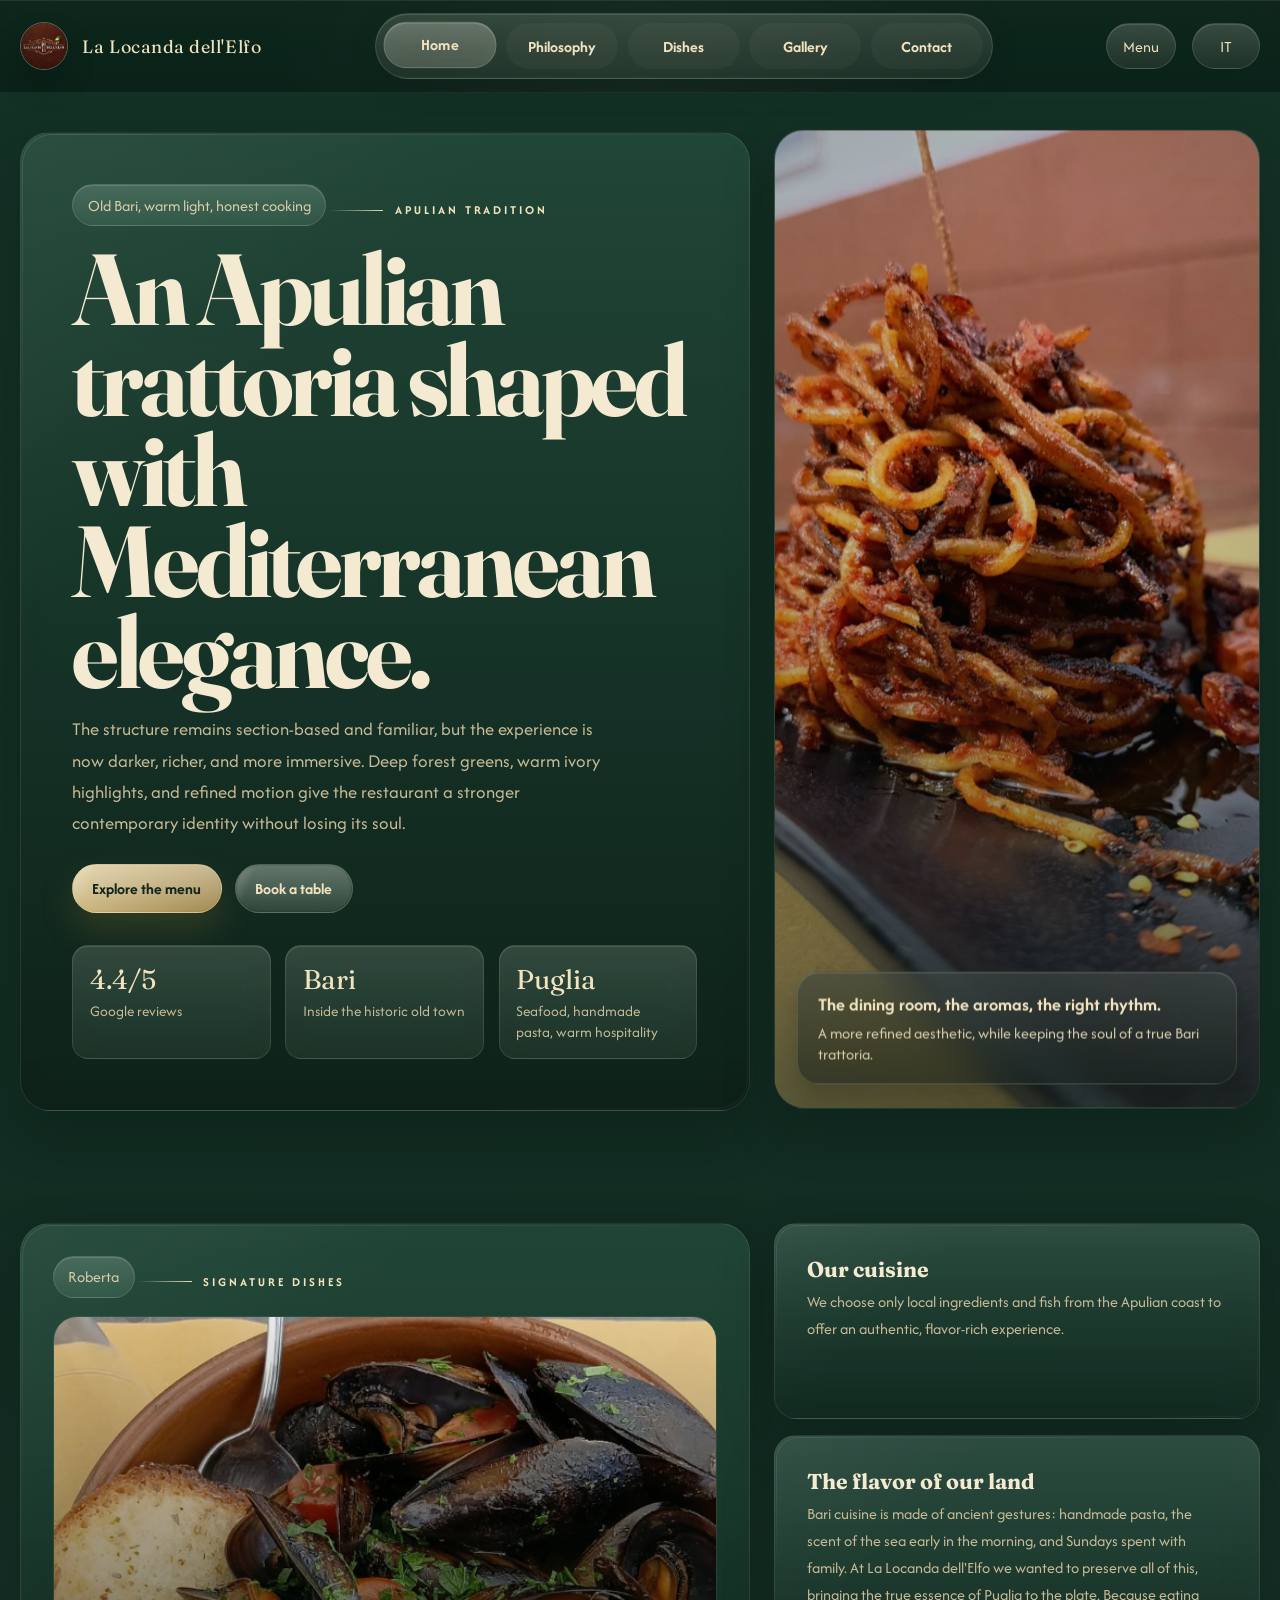
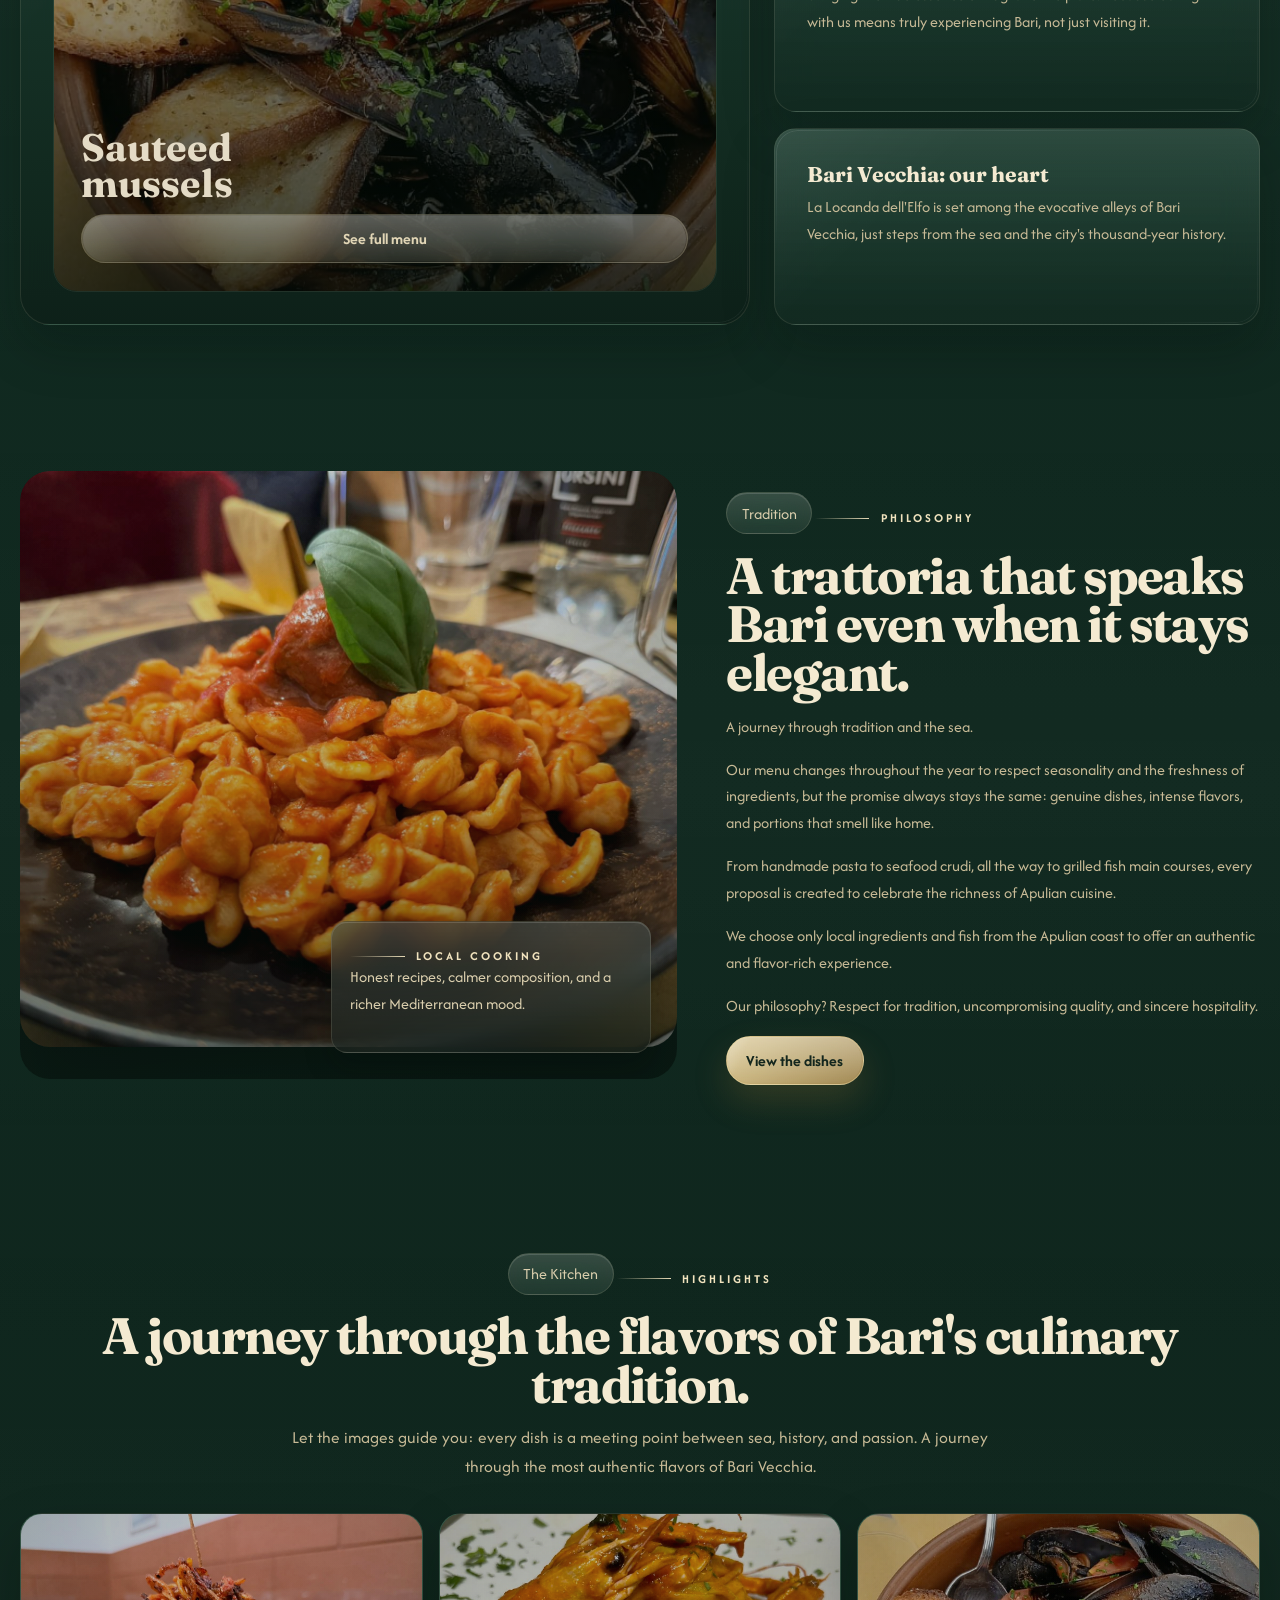
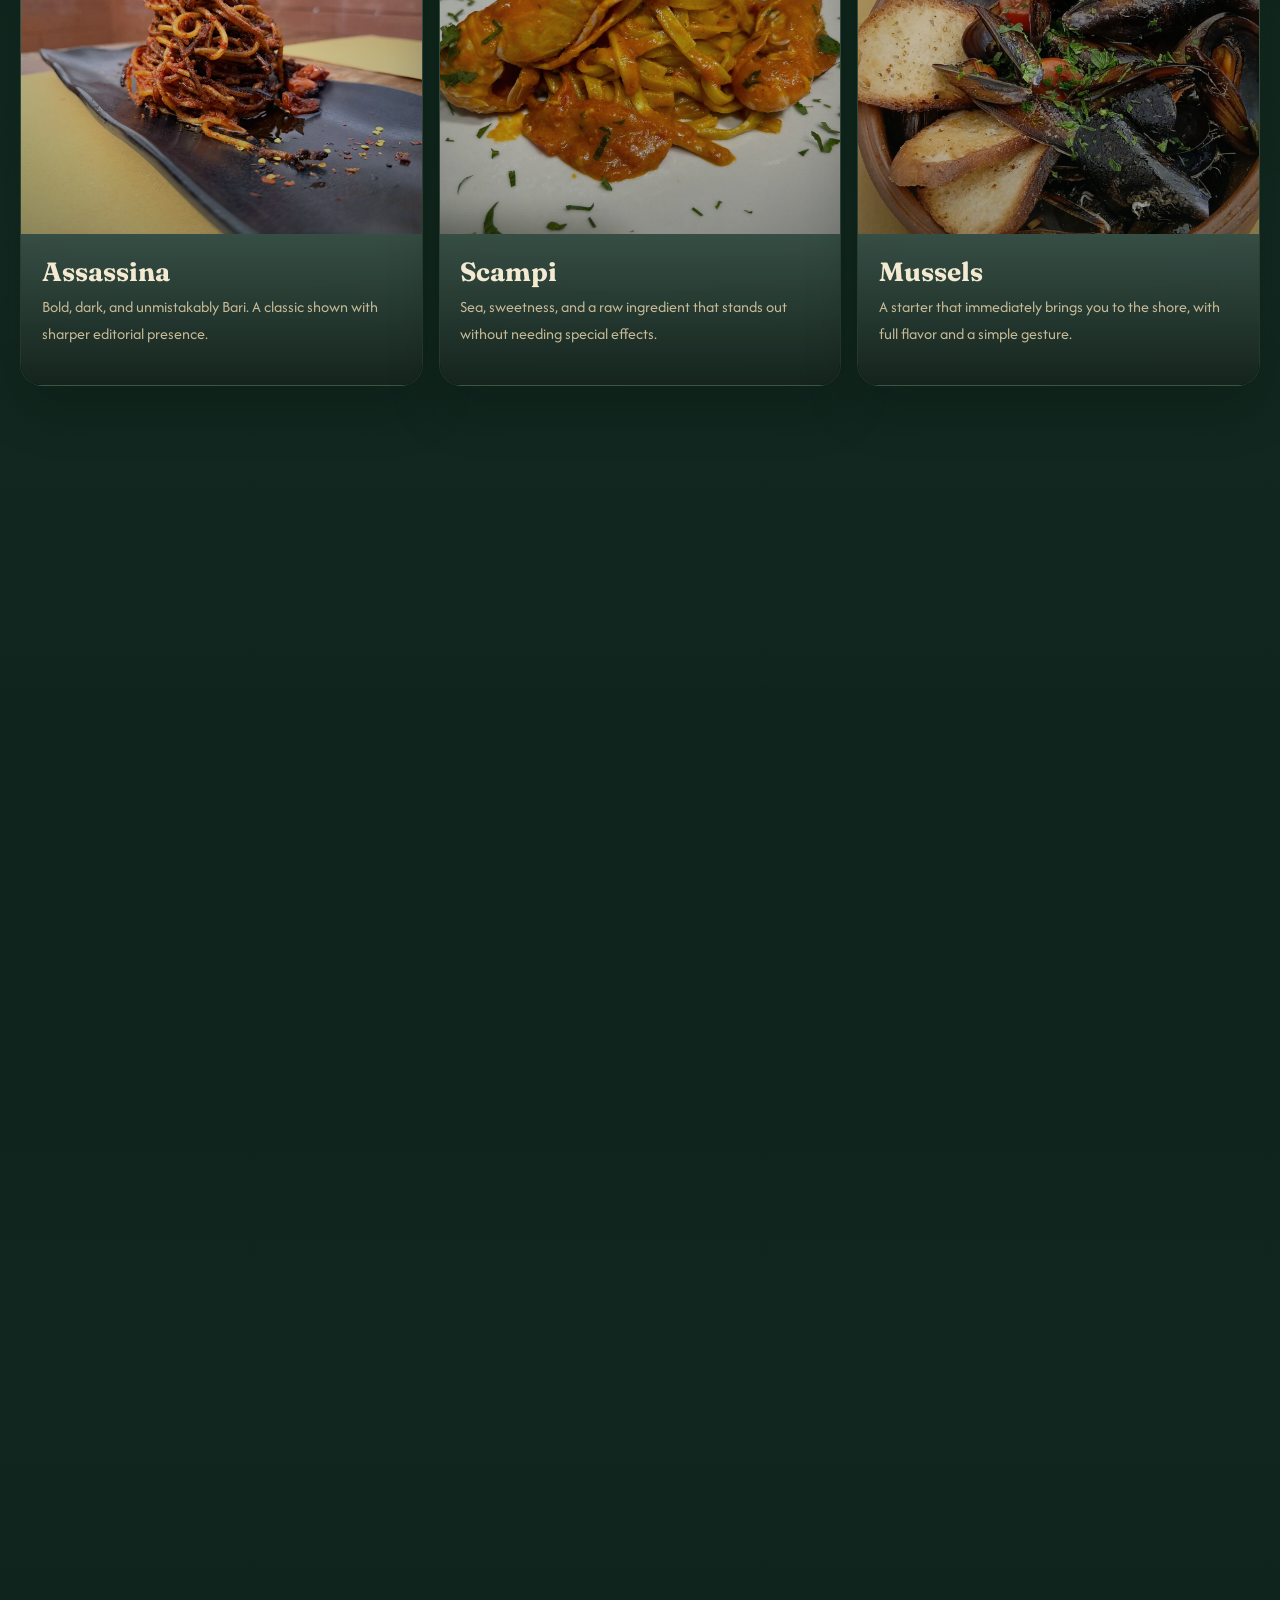
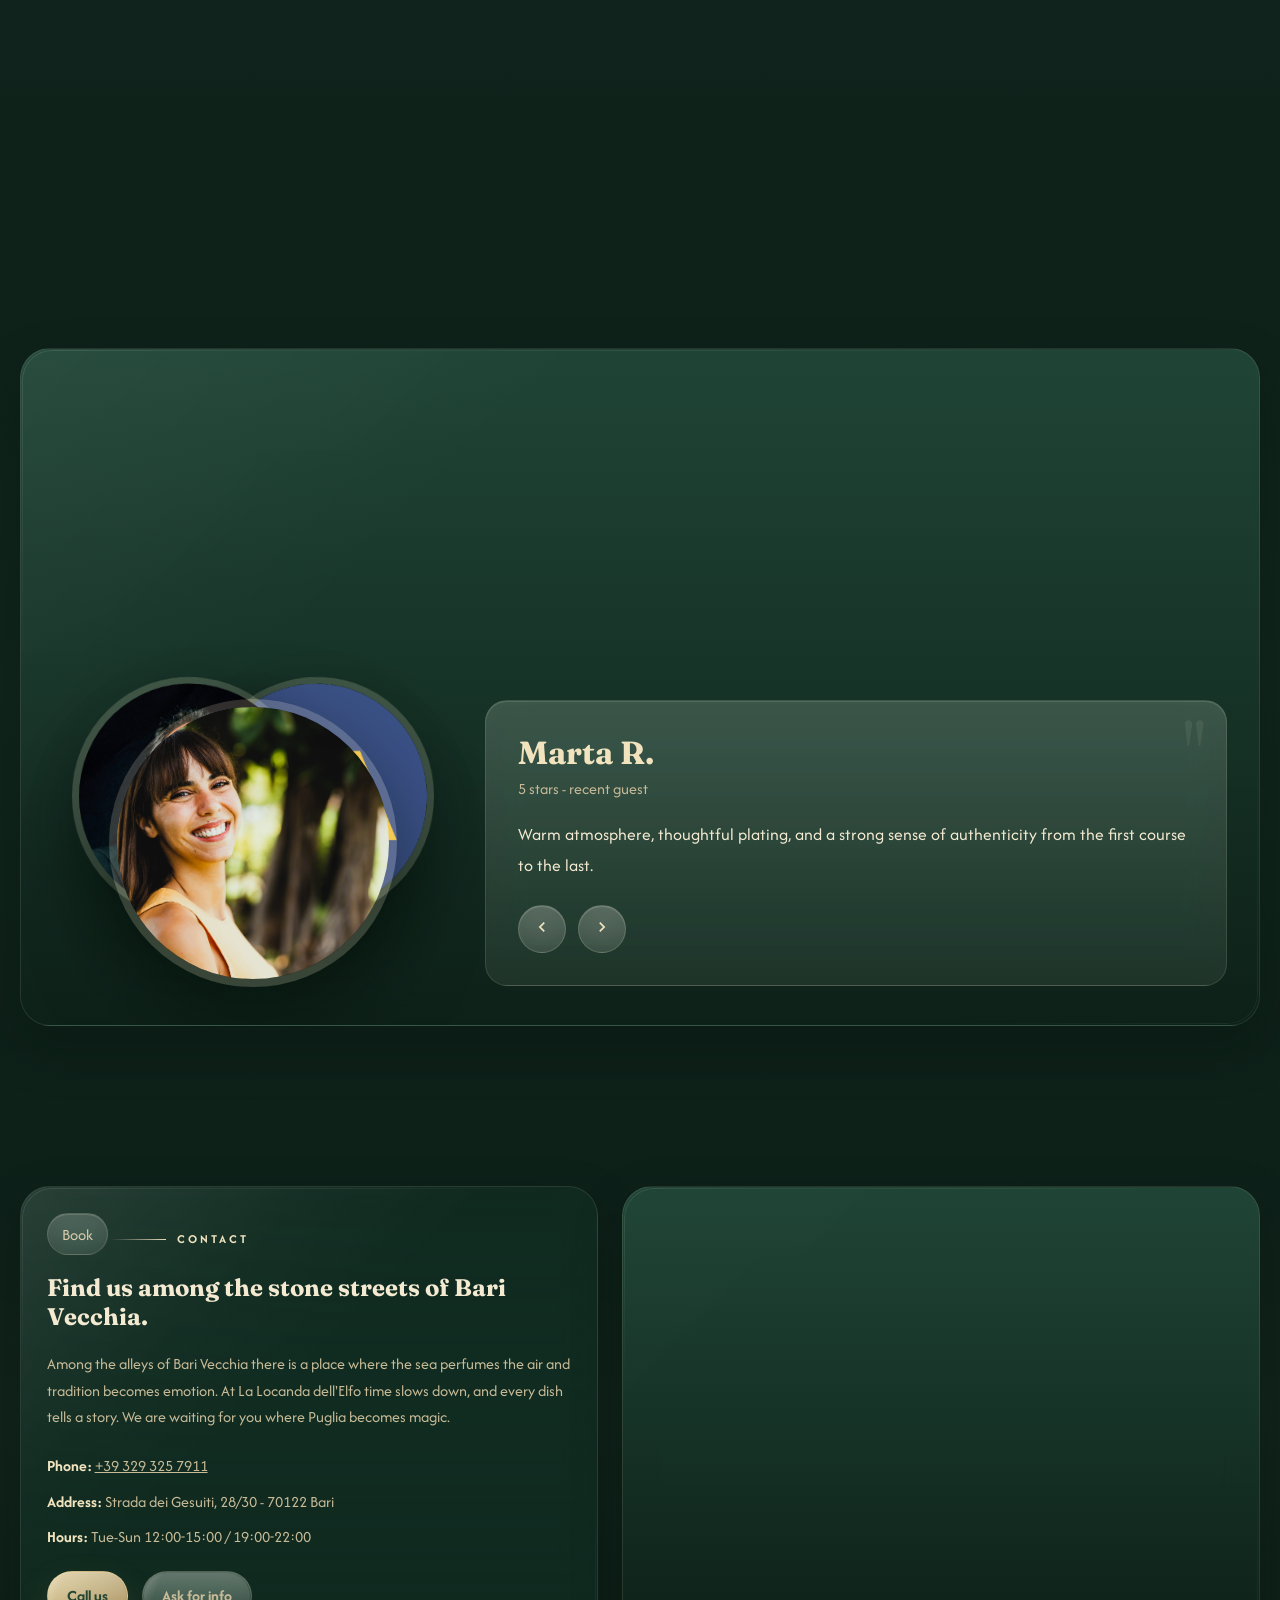
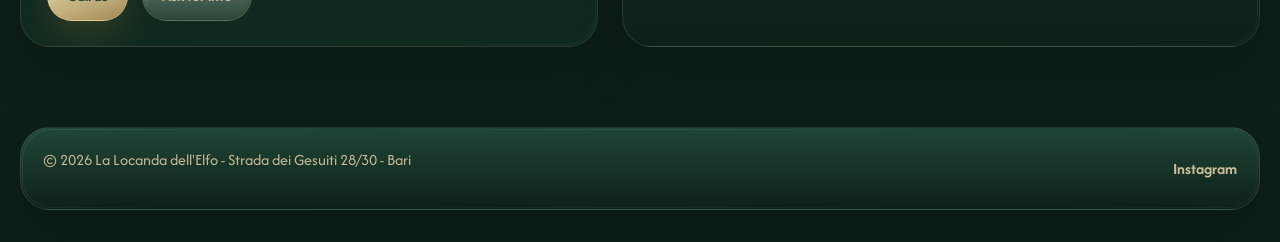
==== commit a4c14f35: "add other pictures" ====
--- a/index-en.html
+++ b/index-en.html
@@ -199,6 +199,29 @@
             </div>
           </article>
         </div>
+        <div class="signature-grid">
+          <article class="dish-card reveal">
+            <img src="assets/img/bruschettacaprese.jpeg" alt="Caprese bruschetta">
+            <div class="dish-card-content">
+              <h3>Caprese Bruschetta</h3>
+              <p>Crispy and vibrant.</p>
+            </div>
+          </article>
+          <article class="dish-card reveal delay-1">
+            <img src="assets/img/brasciola.jpeg" alt="Brasciola">
+            <div class="dish-card-content">
+              <h3>Brasciola</h3>
+              <p>The taste of a tradition handed down through generations.</p>
+            </div>
+          </article>
+          <article class="dish-card reveal delay-2">
+            <img src="assets/img/gemberettifritti.jpeg" alt="Fried prawns">
+            <div class="dish-card-content">
+              <h3>Fried Prawns</h3>
+              <p>The sea served at the table.</p>
+            </div>
+          </article>
+        </div>
       </div>
     </section>
 
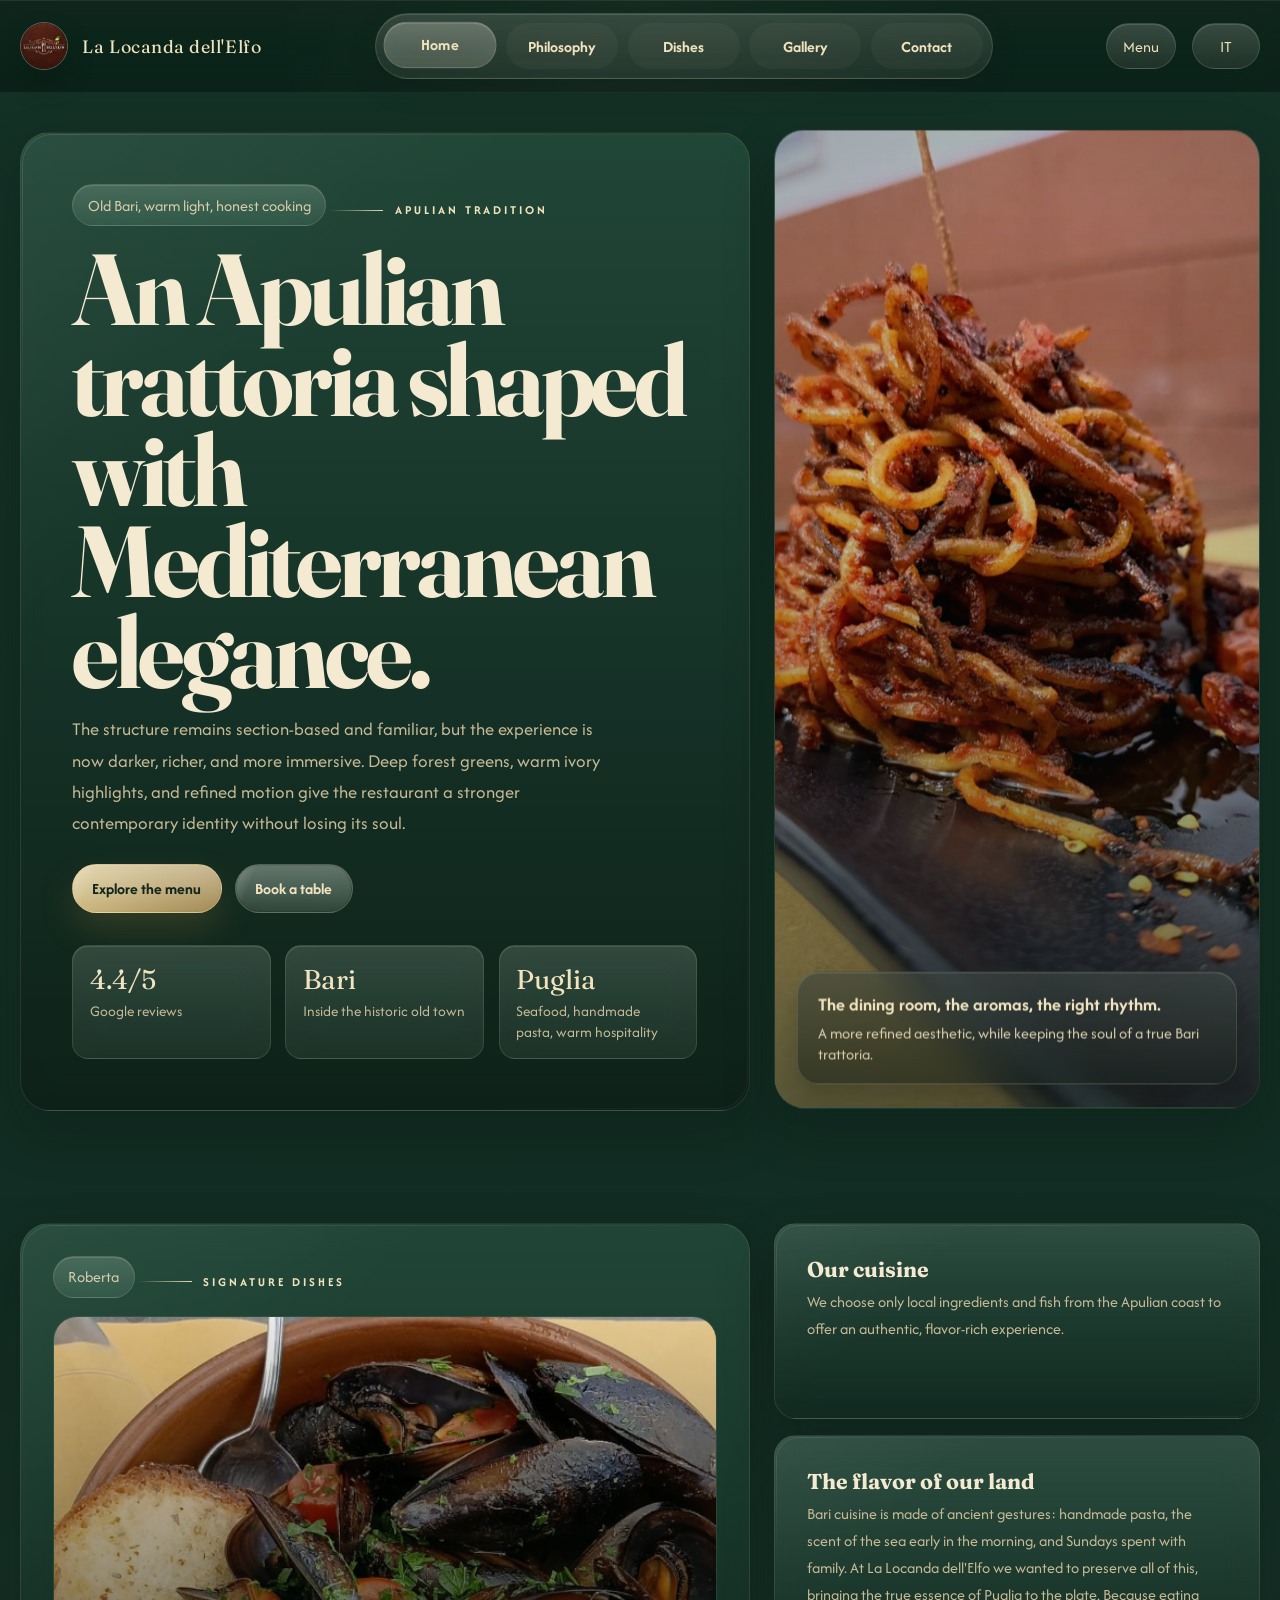
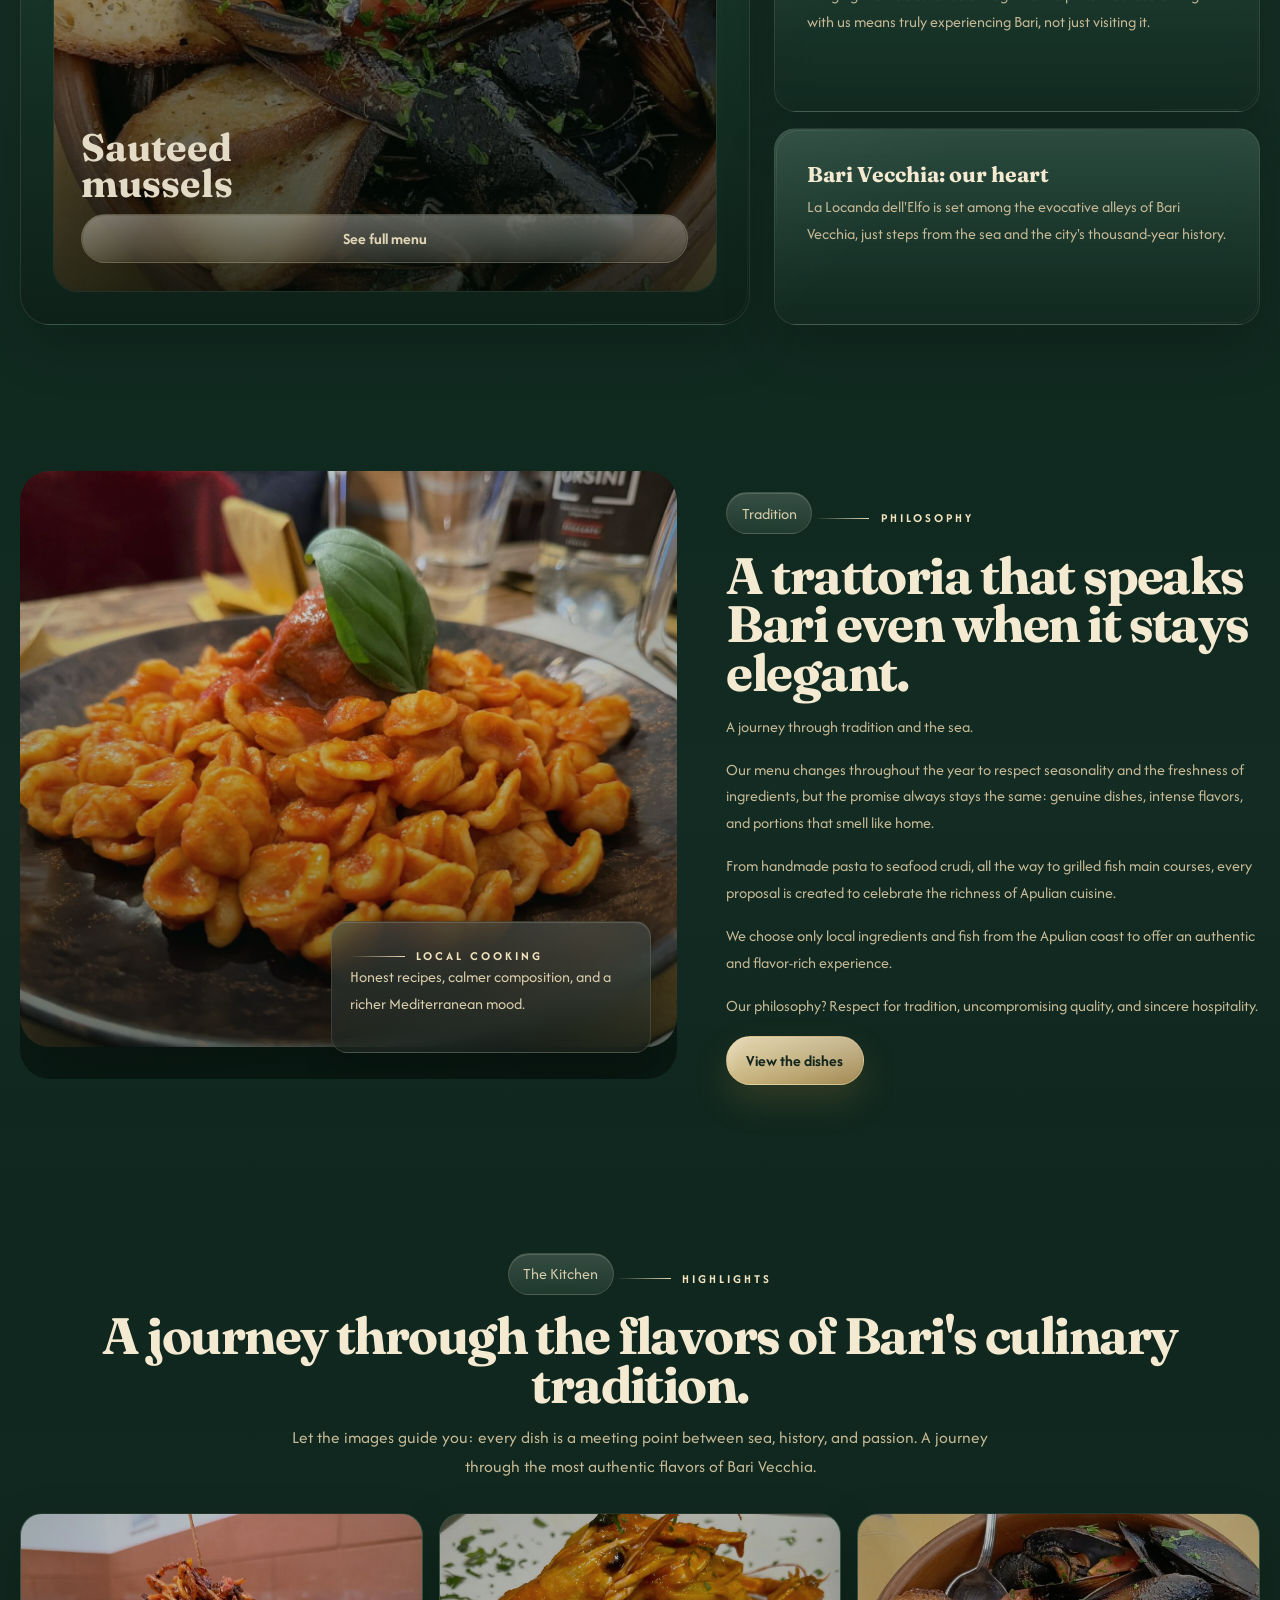
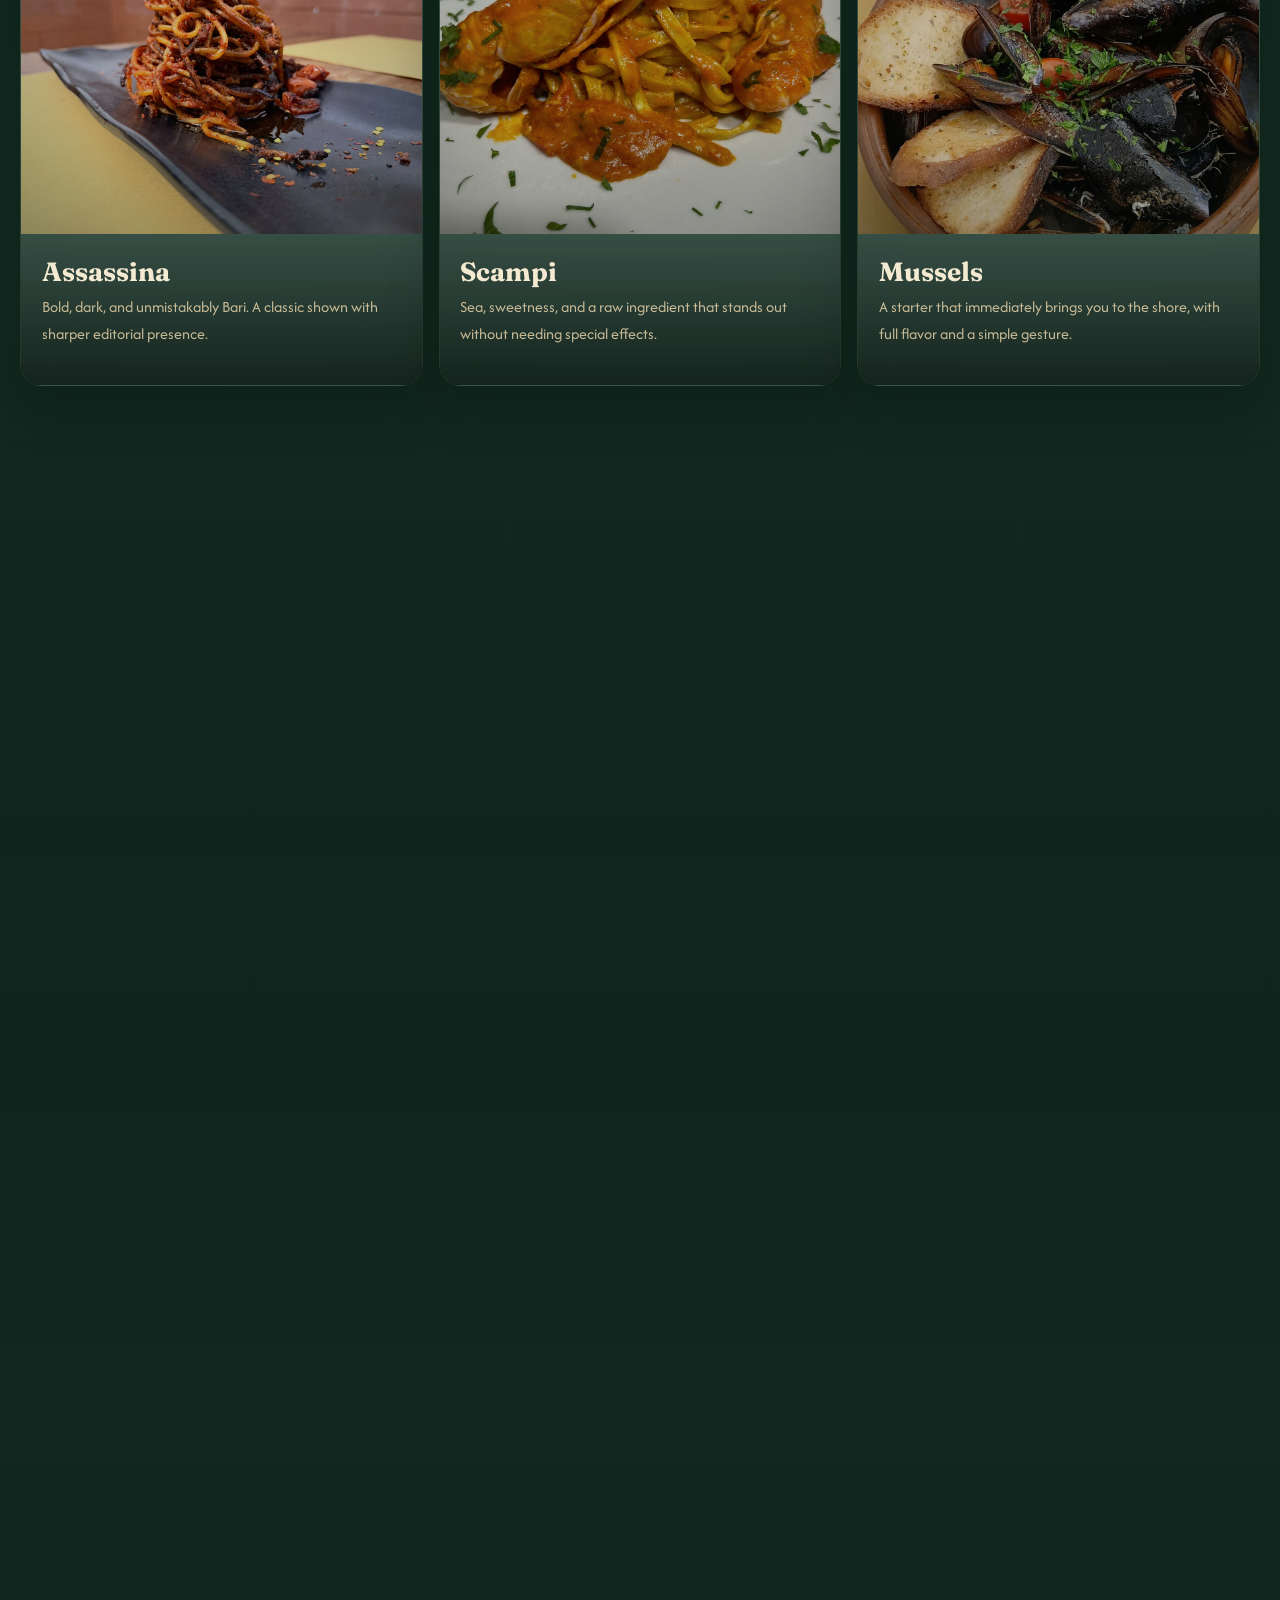
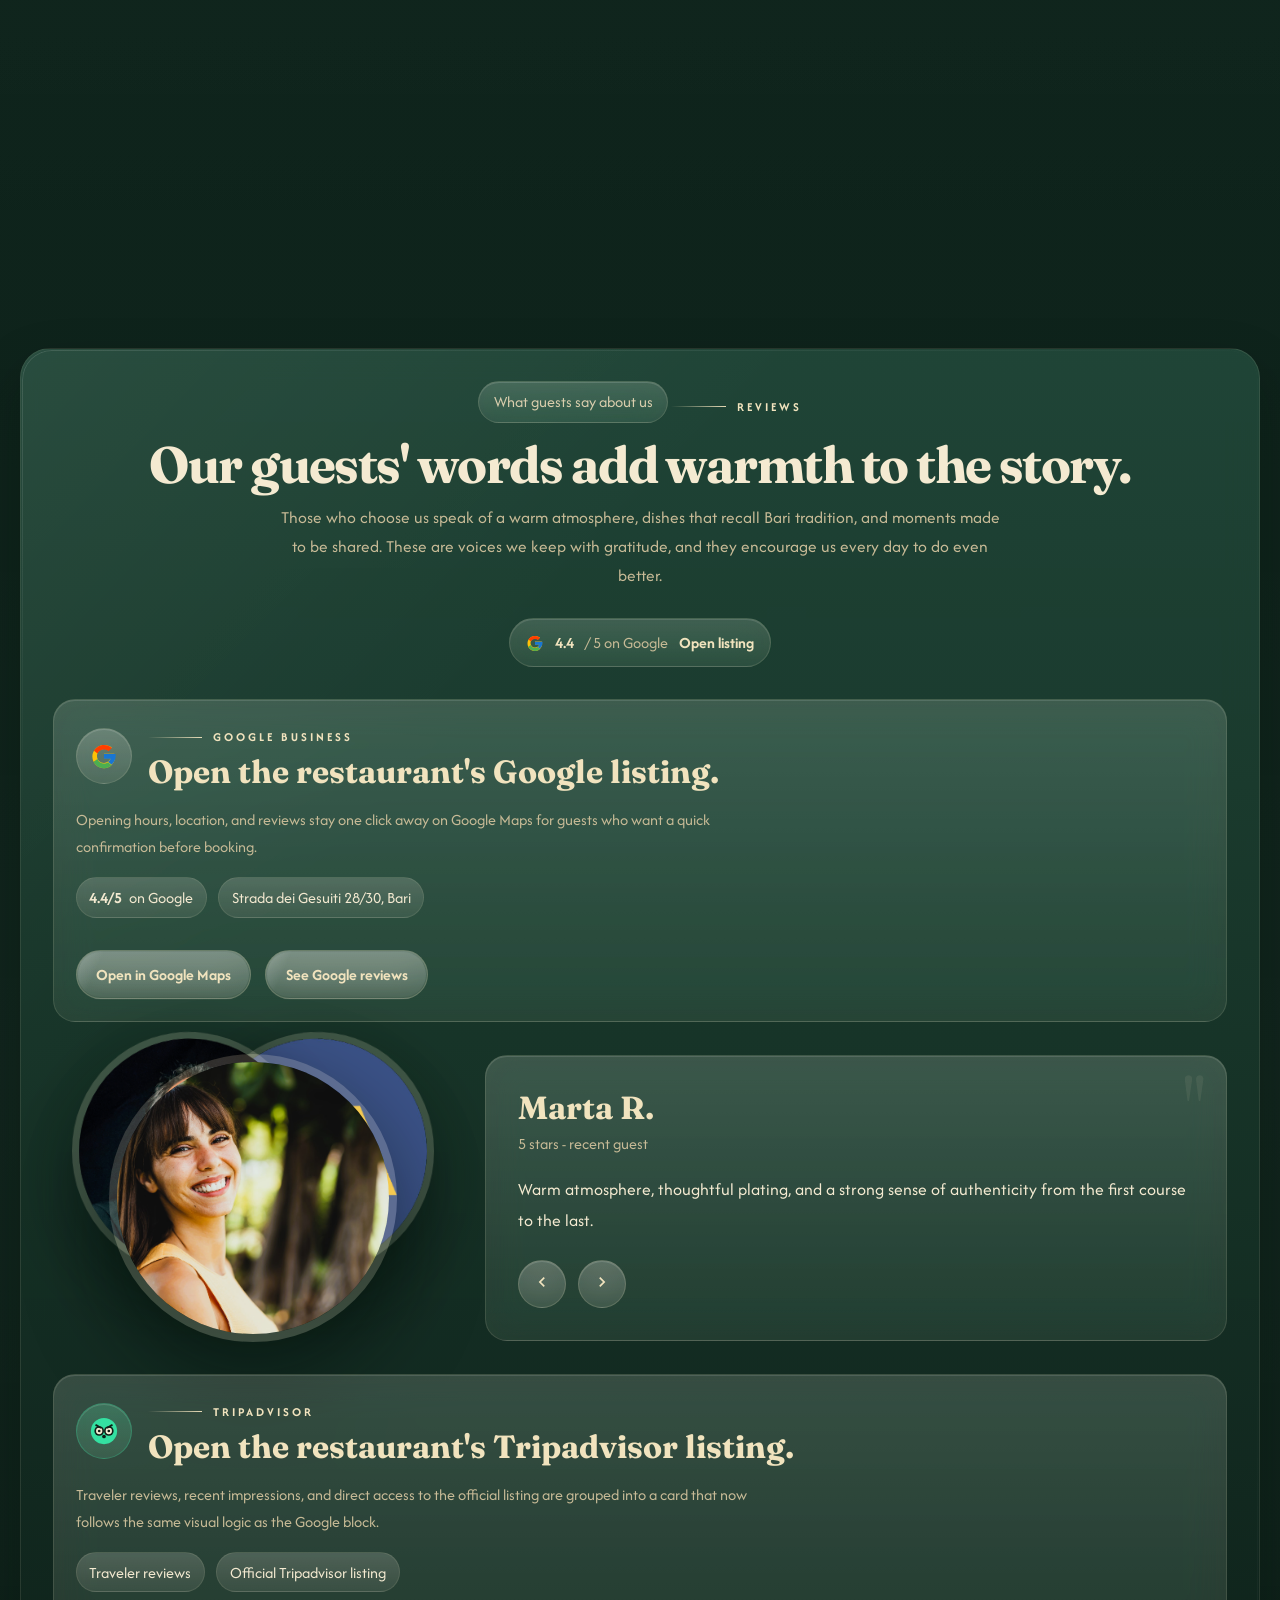
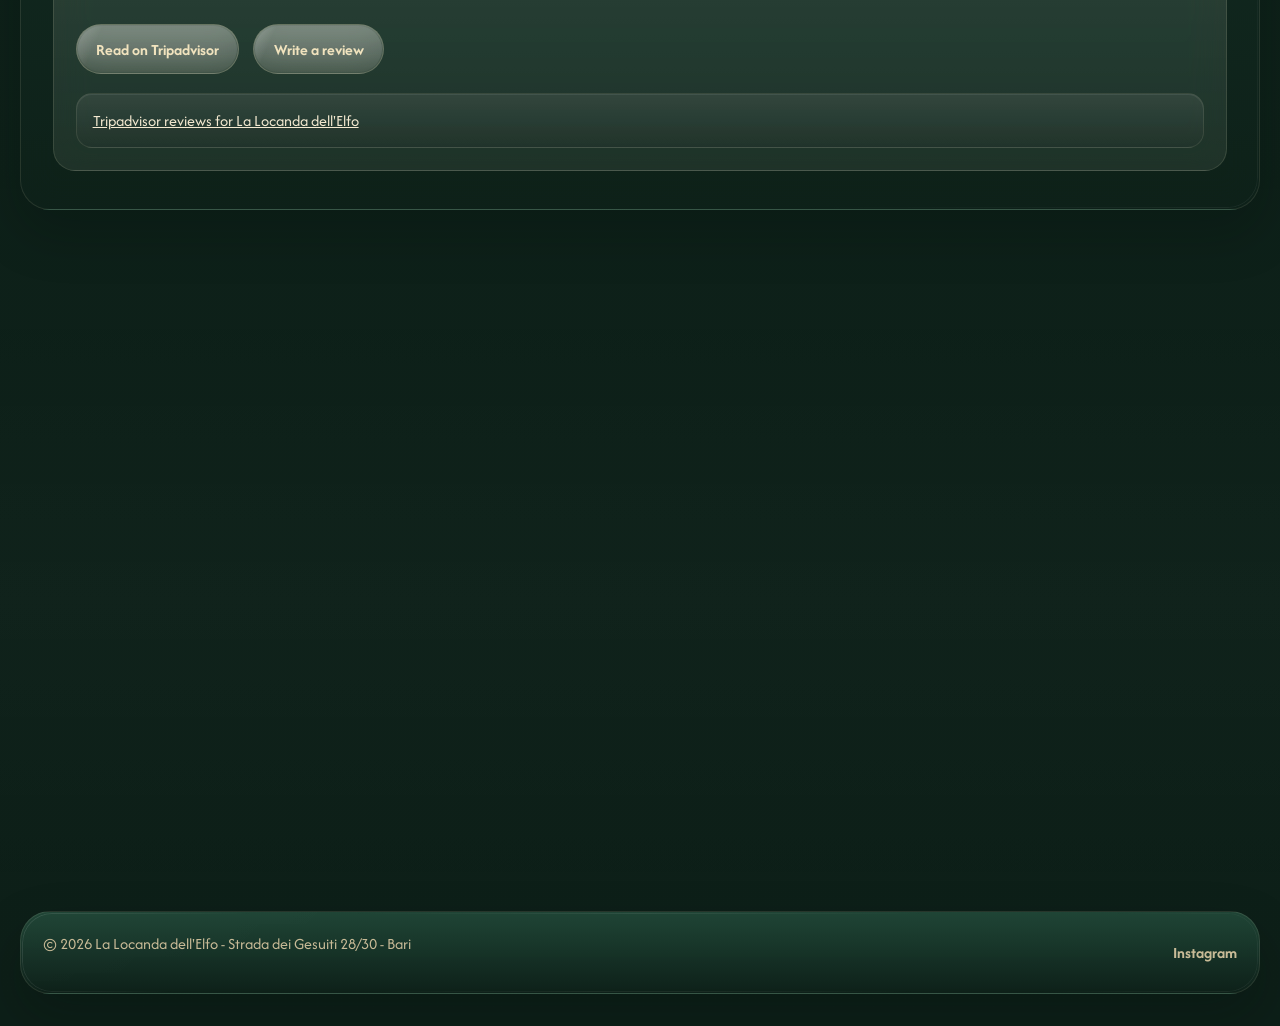
==== commit 0c91f064: "add businss" ====
--- a/index-en.html
+++ b/index-en.html
@@ -288,6 +288,32 @@
             </div>
           </header>
 
+          <div class="google-profile-card reveal delay-1" aria-label="Google Business profile for La Locanda dell'Elfo">
+            <div class="google-profile-head">
+              <div class="google-mark" aria-hidden="true">
+                <svg width="28" height="28" viewBox="0 0 48 48">
+                  <path fill="#FFC107" d="M43.6 20.5h-1.9V20H24v8h11.3c-1.7 4.6-6 8-11.3 8-6.6 0-12-5.4-12-12s5.4-12 12-12c3 0 5.7 1.1 7.8 2.9l5.7-5.7C33.6 7 29.1 5 24 5 13 5 4 14 4 25s9 20 20 20 19-9 19-20c0-1.5-.2-3-.4-4.5z"></path>
+                  <path fill="#FF3D00" d="M6.3 14.7l6.6 4.8C14.5 16 18.9 13 24 13c3 0 5.7 1.1 7.8 2.9l5.7-5.7C33.6 7 29.1 5 24 5c-7.7 0-14.3 4.3-17.7 10.7z"></path>
+                  <path fill="#4CAF50" d="M24 45c5 0 9.6-2 12.9-5.2l-6-5c-1.9 1.5-4.3 2.2-6.9 2.2-5.2 0-9.5-3.3-11.2-8l-6.6 5C9.5 40.6 16.2 45 24 45z"></path>
+                  <path fill="#1976D2" d="M43.6 20.5H24v8h11.3c-.8 2.2-2.3 4.1-4.3 5.5l6 5C40.1 35.8 44 30.8 44 24c0-1.5-.2-3-.4-4.5z"></path>
+                </svg>
+              </div>
+              <div>
+                <span class="eyebrow">Google Business</span>
+                <h3>Open the restaurant's Google listing.</h3>
+              </div>
+            </div>
+            <p class="google-profile-copy">Opening hours, location, and reviews stay one click away on Google Maps for guests who want a quick confirmation before booking.</p>
+            <div class="google-profile-meta">
+              <span class="review-pill"><strong>4.4/5</strong> on Google</span>
+              <span class="review-pill">Strada dei Gesuiti 28/30, Bari</span>
+            </div>
+            <div class="review-actions review-actions-start">
+              <a class="btn btn-secondary" href="https://www.google.com/maps/search/?api=1&query=La%20Locanda%20dell%27Elfo%20Bari" target="_blank" rel="noopener">Open in Google Maps</a>
+              <a class="btn btn-outline-green" href="https://www.google.com/search?q=La%20Locanda%20dell%27Elfo%20Bari+reviews" target="_blank" rel="noopener">See Google reviews</a>
+            </div>
+          </div>
+
           <div class="ct-wrap reveal delay-1">
             <div class="ct-images" id="ctImages"></div>
             <div class="ct-content">
@@ -305,6 +331,45 @@
                   <svg width="20" height="20" viewBox="0 0 24 24" fill="currentColor"><path d="M10 6L8.59 7.41 13.17 12l-4.58 4.59L10 18l6-6z"></path></svg>
                 </button>
               </div>
+            </div>
+          </div>
+
+          <div class="tripadvisor-profile-card reveal delay-2" aria-label="Tripadvisor listing for La Locanda dell'Elfo">
+            <div class="tripadvisor-profile-head">
+              <div class="tripadvisor-mark" aria-hidden="true">
+                <svg width="28" height="28" viewBox="0 0 64 64">
+                  <circle cx="32" cy="32" r="30" fill="#34e0a1"></circle>
+                  <circle cx="21" cy="32" r="11" fill="#101d17"></circle>
+                  <circle cx="43" cy="32" r="11" fill="#101d17"></circle>
+                  <circle cx="21" cy="32" r="7.2" fill="#f4ead1"></circle>
+                  <circle cx="43" cy="32" r="7.2" fill="#f4ead1"></circle>
+                  <circle cx="21" cy="32" r="3.1" fill="#101d17"></circle>
+                  <circle cx="43" cy="32" r="3.1" fill="#101d17"></circle>
+                  <circle cx="32" cy="44.5" r="4.2" fill="#101d17"></circle>
+                  <path d="M14 18.5 23.5 24M50 18.5 40.5 24" stroke="#101d17" stroke-width="4.2" stroke-linecap="round"></path>
+                </svg>
+              </div>
+              <div>
+                <span class="eyebrow">Tripadvisor</span>
+                <h3>Open the restaurant's Tripadvisor listing.</h3>
+              </div>
+            </div>
+            <p class="tripadvisor-profile-copy">Traveler reviews, recent impressions, and direct access to the official listing are grouped into a card that now follows the same visual logic as the Google block.</p>
+            <div class="tripadvisor-profile-meta">
+              <span class="review-pill">Traveler reviews</span>
+              <span class="review-pill">Official Tripadvisor listing</span>
+            </div>
+            <div class="review-actions review-actions-start">
+              <a class="btn btn-secondary" href="https://www.tripadvisor.com/Restaurant_Review-g187874-d3608637-Reviews-La_Locanda_dell_Elfo-Bari_Province_of_Bari_Puglia.html" target="_blank" rel="noopener">Read on Tripadvisor</a>
+              <a class="btn btn-outline-green" href="https://www.tripadvisor.com/UserReview-g187874-d3608637-La_Locanda_dell_Elfo-Bari_Province_of_Bari_Puglia.html" target="_blank" rel="noopener">Write a review</a>
+            </div>
+            <div class="tripadvisor-widget-shell" aria-label="Tripadvisor widget for La Locanda dell'Elfo">
+              <div id="TA_selfserveprop102" class="TA_selfserveprop">
+                <ul class="TA_links">
+                  <li><a href="https://www.tripadvisor.com/Restaurant_Review-g187874-d3608637-Reviews-La_Locanda_dell_Elfo-Bari_Province_of_Bari_Puglia.html" target="_blank" rel="noopener">Tripadvisor reviews for La Locanda dell'Elfo</a></li>
+                </ul>
+              </div>
+              <script async src="https://www.jscache.com/wejs?wtype=selfserveprop&amp;uniq=102&amp;locationId=3608637&amp;lang=en_US&amp;rating=true&amp;nreviews=4&amp;writereviewlink=true&amp;popIdx=true&amp;iswide=true&amp;border=true&amp;display_version=2"></script>
             </div>
           </div>
         </div>
--- a/assets/css/style.css
+++ b/assets/css/style.css
@@ -1078,6 +1078,313 @@
   margin-top: 1.5rem;
 }
 
+.review-actions {
+  display: flex;
+  justify-content: center;
+  flex-wrap: wrap;
+  gap: 0.9rem;
+  margin-top: 2rem;
+}
+
+.review-actions-start {
+  justify-content: flex-start;
+}
+
+.google-profile-card,
+.tripadvisor-profile-card {
+  margin-top: 2rem;
+  padding: 1.35rem;
+  border-radius: var(--radius-lg);
+  background:
+    linear-gradient(180deg, rgba(255, 255, 255, 0.13), rgba(255, 255, 255, 0.04)),
+    rgba(245, 232, 199, 0.04);
+  border: 1px solid rgba(245, 232, 199, 0.12);
+  box-shadow: inset 0 1px 0 rgba(255, 255, 255, 0.12);
+  backdrop-filter: blur(18px) saturate(130%);
+}
+
+.google-profile-head,
+.tripadvisor-profile-head {
+  display: flex;
+  align-items: center;
+  gap: 1rem;
+}
+
+.google-mark,
+.tripadvisor-mark {
+  display: inline-flex;
+  align-items: center;
+  justify-content: center;
+  width: 3.5rem;
+  height: 3.5rem;
+  border-radius: 50%;
+  background:
+    linear-gradient(180deg, rgba(255, 255, 255, 0.18), rgba(255, 255, 255, 0.06)),
+    rgba(245, 232, 199, 0.06);
+  border: 1px solid rgba(245, 232, 199, 0.12);
+  box-shadow: inset 0 1px 0 rgba(255, 255, 255, 0.14);
+  flex: 0 0 auto;
+}
+
+.tripadvisor-mark {
+  background:
+    linear-gradient(180deg, rgba(52, 224, 161, 0.22), rgba(52, 224, 161, 0.08)),
+    rgba(245, 232, 199, 0.06);
+  border-color: rgba(52, 224, 161, 0.26);
+}
+
+.google-mark svg,
+.tripadvisor-mark svg {
+  display: block;
+}
+
+.google-profile-head h3,
+.tripadvisor-profile-head h3 {
+  margin: 0.45rem 0 0;
+  font-size: clamp(1.45rem, 3vw, 2rem);
+  color: var(--accent-soft);
+}
+
+.google-profile-copy,
+.tripadvisor-profile-copy {
+  margin: 1rem 0 0;
+  color: var(--muted);
+  max-width: 44rem;
+}
+
+.google-profile-meta,
+.tripadvisor-profile-meta {
+  display: flex;
+  flex-wrap: wrap;
+  gap: 0.7rem;
+  margin-top: 1rem;
+}
+
+.review-pill {
+  display: inline-flex;
+  align-items: center;
+  gap: 0.4rem;
+  padding: 0.55rem 0.8rem;
+  border-radius: 999px;
+  background:
+    linear-gradient(180deg, rgba(255, 255, 255, 0.13), rgba(255, 255, 255, 0.04)),
+    rgba(245, 232, 199, 0.05);
+  border: 1px solid rgba(245, 232, 199, 0.1);
+}
+
+.tripadvisor-widget-shell {
+  margin-top: 1.2rem;
+  padding: 1rem;
+  border-radius: var(--radius-md);
+  background:
+    linear-gradient(180deg, rgba(255, 255, 255, 0.1), rgba(255, 255, 255, 0.03)),
+    rgba(8, 21, 15, 0.18);
+  border: 1px solid rgba(245, 232, 199, 0.1);
+  box-shadow: inset 0 1px 0 rgba(255, 255, 255, 0.08);
+  overflow-x: auto;
+}
+
+.tripadvisor-widget-shell .TA_selfserveprop {
+  min-width: 0;
+}
+
+.tripadvisor-widget-shell .TA_links {
+  list-style: none;
+  margin: 0;
+  padding: 0;
+}
+
+.tripadvisor-widget-shell #CDSWIDSSP {
+  width: 100% !important;
+  max-width: none !important;
+  margin-inline: 0;
+}
+
+.tripadvisor-widget-shell .widSSPClickWrap,
+.tripadvisor-widget-shell .widSSPData.withBorder,
+.tripadvisor-widget-shell .widSSPReviews,
+.tripadvisor-widget-shell .widSSPOneReview {
+  width: 100% !important;
+}
+
+.tripadvisor-widget-shell .widSSPData,
+.tripadvisor-widget-shell .widSSPComponent,
+.tripadvisor-widget-shell .widSSPWrap,
+.tripadvisor-widget-shell .widSSPInformation,
+.tripadvisor-widget-shell .widSSPSummary,
+.tripadvisor-widget-shell .widSSPTrvlRtng,
+.tripadvisor-widget-shell .widSSPAll {
+  background: transparent !important;
+  box-shadow: none !important;
+}
+
+.tripadvisor-widget-shell .widSSPData.withBorder {
+  padding: 1.2rem !important;
+  border-radius: calc(var(--radius-lg) - 4px) !important;
+  border: 1px solid rgba(245, 232, 199, 0.1) !important;
+  background:
+    linear-gradient(180deg, rgba(255, 255, 255, 0.12), rgba(255, 255, 255, 0.03)),
+    rgba(8, 21, 15, 0.42) !important;
+  box-shadow:
+    inset 0 1px 0 rgba(255, 255, 255, 0.12),
+    0 20px 34px rgba(2, 11, 8, 0.16) !important;
+}
+
+@media (min-width: 920px) {
+  .tripadvisor-widget-shell .widSSPData.withBorder {
+    display: grid !important;
+    grid-template-columns: minmax(0, 0.9fr) minmax(280px, 1.1fr);
+    gap: 1rem 1.2rem !important;
+    align-items: start !important;
+  }
+
+  .tripadvisor-widget-shell .widSSPBranding {
+    grid-column: 1 / -1;
+  }
+
+  .tripadvisor-widget-shell .widSSPData.withBorder > .widSSPComponent:nth-child(2) {
+    grid-column: 1 / 2;
+  }
+
+  .tripadvisor-widget-shell .widSSPData.withBorder > .widSSPComponent:nth-child(3),
+  .tripadvisor-widget-shell .widSSPData.withBorder > .widSSPWrap:nth-child(4) {
+    grid-column: 2 / 3;
+    margin-top: 0 !important;
+  }
+
+  .tripadvisor-widget-shell .widSSPData.withBorder > .widSSPComponent:nth-child(5),
+  .tripadvisor-widget-shell .widSSPData.withBorder > .widSSPAll:nth-child(6) {
+    grid-column: 1 / -1;
+  }
+}
+
+.tripadvisor-widget-shell .widSSPBranding {
+  margin-bottom: 1rem !important;
+  padding-bottom: 0.9rem !important;
+  border-bottom: 1px solid rgba(245, 232, 199, 0.1) !important;
+}
+
+.tripadvisor-widget-shell .widSSPBranding .logo {
+  max-width: 170px !important;
+}
+
+.tripadvisor-widget-shell .widSSPH18,
+.tripadvisor-widget-shell .widSSPH11,
+.tripadvisor-widget-shell .widSSPPopIdxData,
+.tripadvisor-widget-shell .widSSPOverall,
+.tripadvisor-widget-shell .widSSPQuote,
+.tripadvisor-widget-shell .widSSPData a,
+.tripadvisor-widget-shell .widSSPData span,
+.tripadvisor-widget-shell .widSSPData dt,
+.tripadvisor-widget-shell .widSSPData dd,
+.tripadvisor-widget-shell .widSSPData li {
+  color: var(--text) !important;
+}
+
+.tripadvisor-widget-shell .widSSPH18 {
+  font-family: "Fraunces", serif !important;
+  font-size: clamp(1.5rem, 3vw, 2.05rem) !important;
+  line-height: 1.05 !important;
+  color: var(--accent-soft) !important;
+}
+
+.tripadvisor-widget-shell .widSSPH11 {
+  margin-bottom: 0.55rem !important;
+  color: var(--accent-soft) !important;
+  font-size: 0.76rem !important;
+  font-weight: 700 !important;
+  letter-spacing: 0.18em !important;
+  text-transform: uppercase !important;
+}
+
+.tripadvisor-widget-shell .widSSPOverall {
+  display: flex !important;
+  align-items: center !important;
+  gap: 0.75rem !important;
+  font-size: 1rem !important;
+}
+
+.tripadvisor-widget-shell .widSSPWrap.widSSPOptional,
+.tripadvisor-widget-shell .widSSPComponent.widSSPOptional {
+  margin-top: 1rem !important;
+}
+
+.tripadvisor-widget-shell .widSSPBullet {
+  display: grid !important;
+  gap: 0.85rem !important;
+  margin: 0.8rem 0 0 !important;
+  padding: 0 !important;
+  list-style: none !important;
+}
+
+.tripadvisor-widget-shell .widSSPBullet li {
+  display: flex !important;
+  flex-direction: column !important;
+  align-items: flex-start !important;
+  width: 100% !important;
+  padding: 0.95rem 1rem !important;
+  border-radius: var(--radius-md) !important;
+  background:
+    linear-gradient(180deg, rgba(255, 255, 255, 0.1), rgba(255, 255, 255, 0.03)),
+    rgba(245, 232, 199, 0.04) !important;
+  border: 1px solid rgba(245, 232, 199, 0.1) !important;
+}
+
+.tripadvisor-widget-shell .widSSPQuote {
+  display: block !important;
+  line-height: 1.7 !important;
+  color: var(--text-soft) !important;
+}
+
+.tripadvisor-widget-shell .widSSPBullet li > span:last-child {
+  display: inline-flex !important;
+  margin-top: 0.7rem !important;
+}
+
+.tripadvisor-widget-shell .widSSPAll {
+  display: flex !important;
+  flex-wrap: wrap !important;
+  gap: 0.8rem !important;
+  margin-top: 1rem !important;
+}
+
+.tripadvisor-widget-shell .widSSPReadReview,
+.tripadvisor-widget-shell .widSSPWriteReview {
+  list-style: none !important;
+  margin: 0 !important;
+  padding: 0 !important;
+}
+
+.tripadvisor-widget-shell .widSSPAll a {
+  display: inline-flex !important;
+  align-items: center !important;
+  justify-content: center !important;
+  min-height: 2.9rem !important;
+  padding: 0.75rem 1rem !important;
+  border-radius: 999px !important;
+  text-decoration: none !important;
+  font-weight: 700 !important;
+  color: var(--accent-soft) !important;
+  background:
+    linear-gradient(180deg, rgba(255, 255, 255, 0.16), rgba(255, 255, 255, 0.05)),
+    rgba(245, 232, 199, 0.05) !important;
+  border: 1px solid rgba(245, 232, 199, 0.12) !important;
+  transition: transform 0.22s ease, box-shadow 0.22s ease, background 0.22s ease !important;
+}
+
+.tripadvisor-widget-shell .widSSPAll a:hover,
+.tripadvisor-widget-shell .widSSPAll a:focus-visible,
+.tripadvisor-widget-shell .widSSPReviews a:hover,
+.tripadvisor-widget-shell .widSSPReviews a:focus-visible {
+  transform: translateY(-1px) !important;
+  box-shadow: 0 14px 28px rgba(2, 11, 8, 0.16) !important;
+}
+
+.tripadvisor-widget-shell .widSSPReviews a {
+  color: var(--accent-soft) !important;
+  font-weight: 700 !important;
+}
+
 .ct-btn {
   width: 3rem;
   height: 3rem;
@@ -1497,6 +1804,11 @@
 
   .story-visual::after {
     border-radius: var(--radius-xl);
+  }
+
+  .google-profile-head,
+  .tripadvisor-profile-head {
+    align-items: flex-start;
   }
 
   .signature-grid {
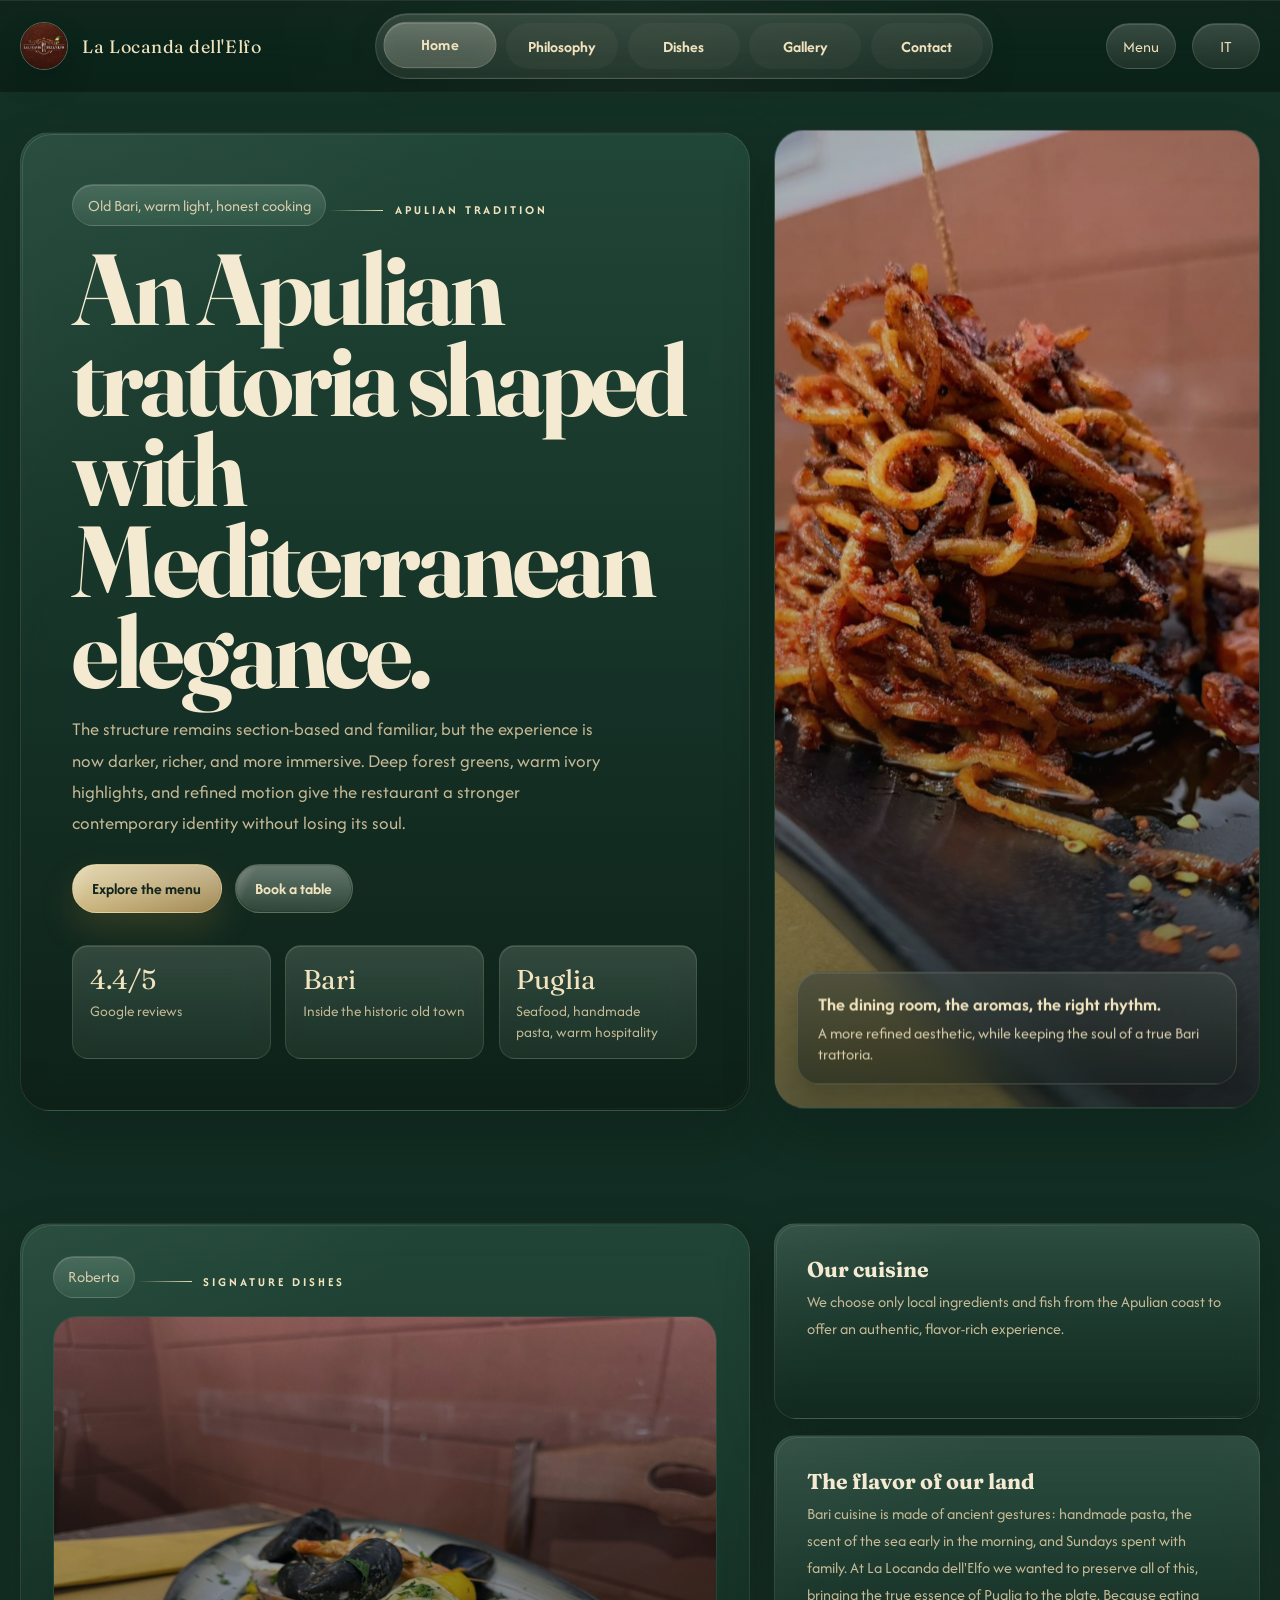
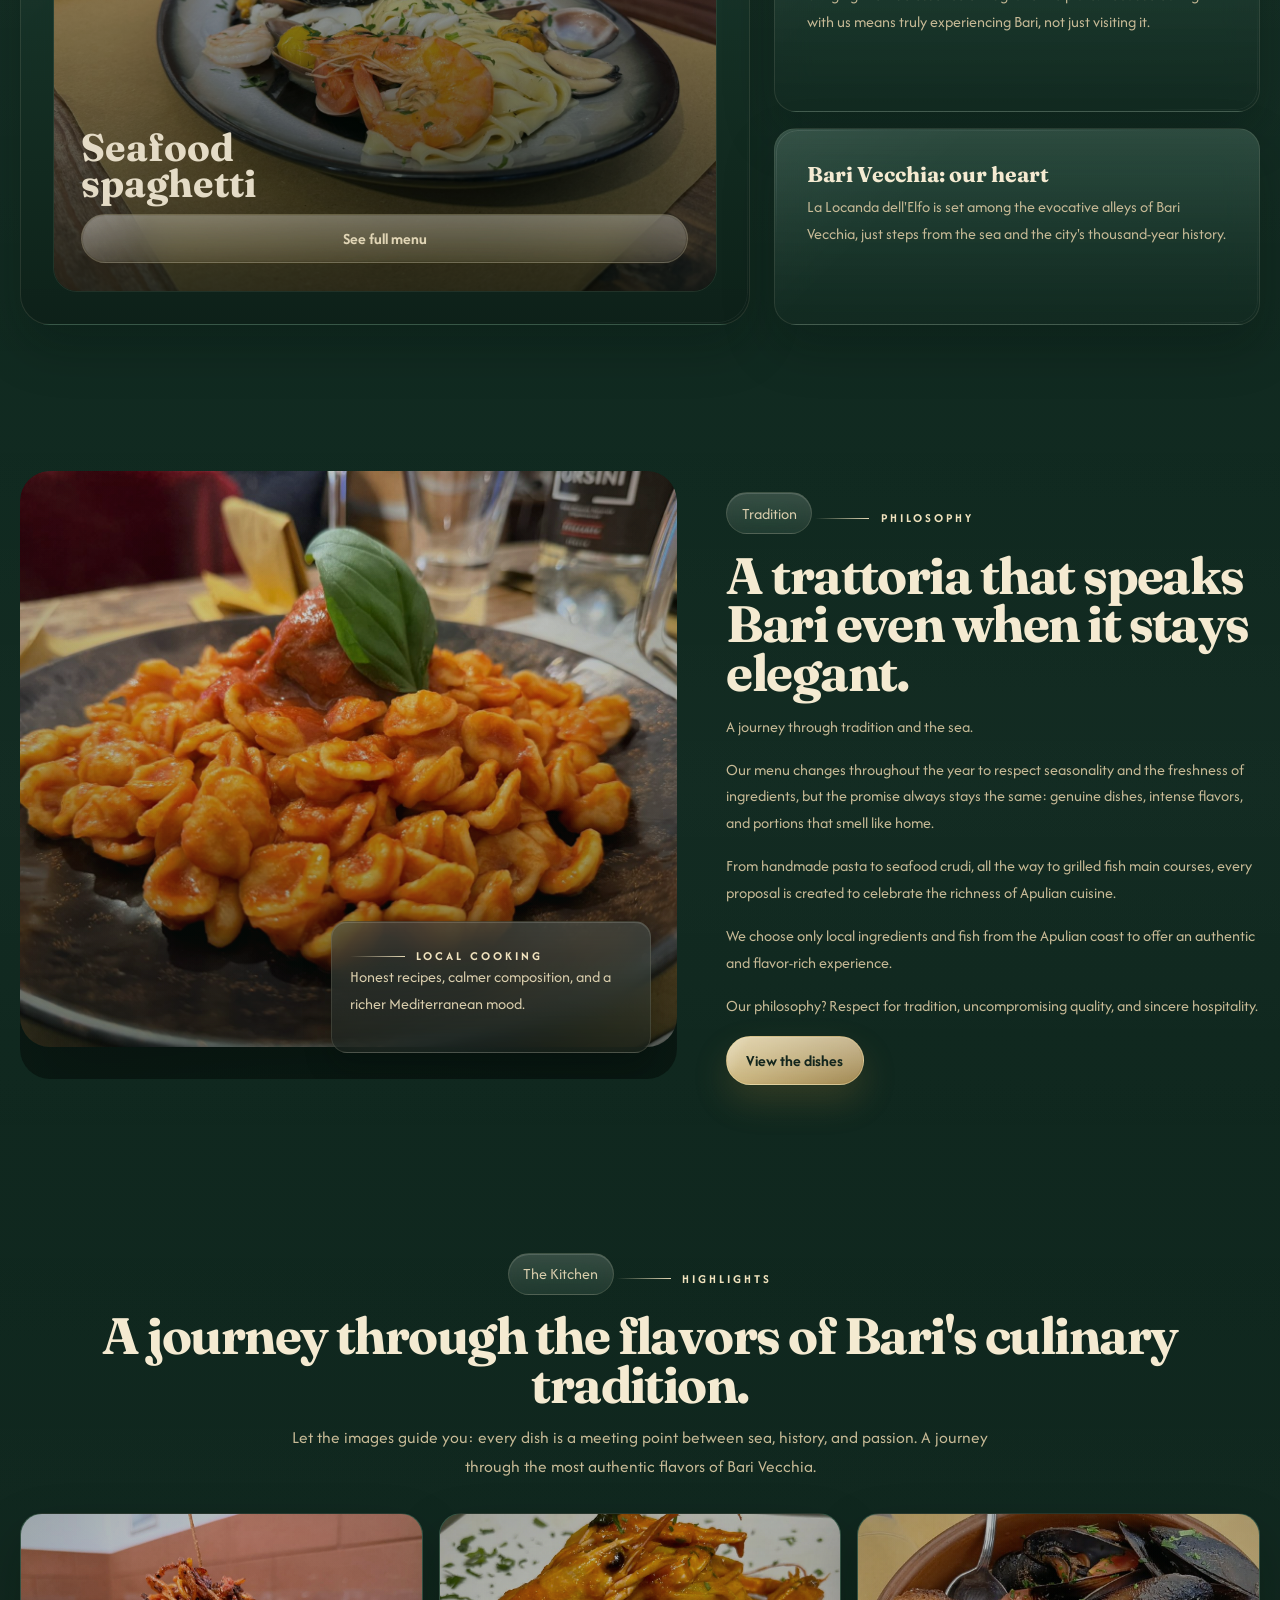
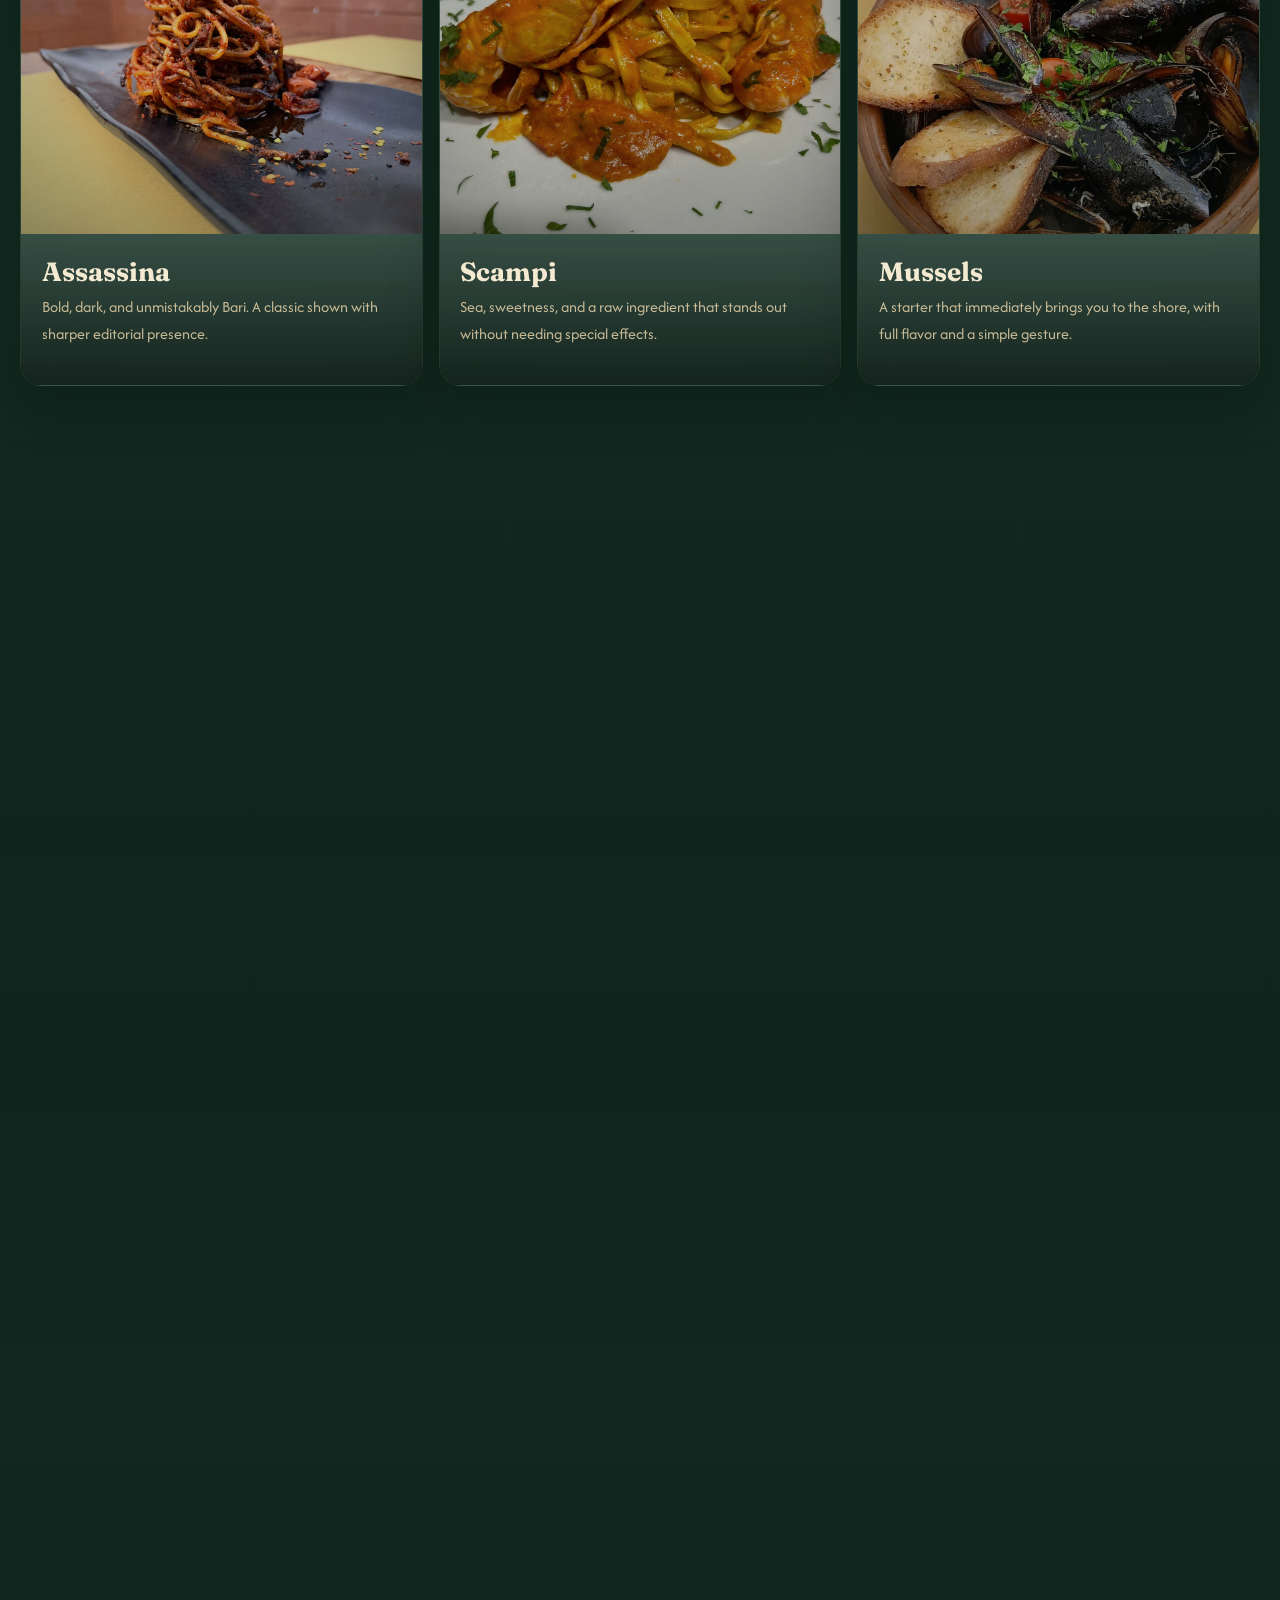
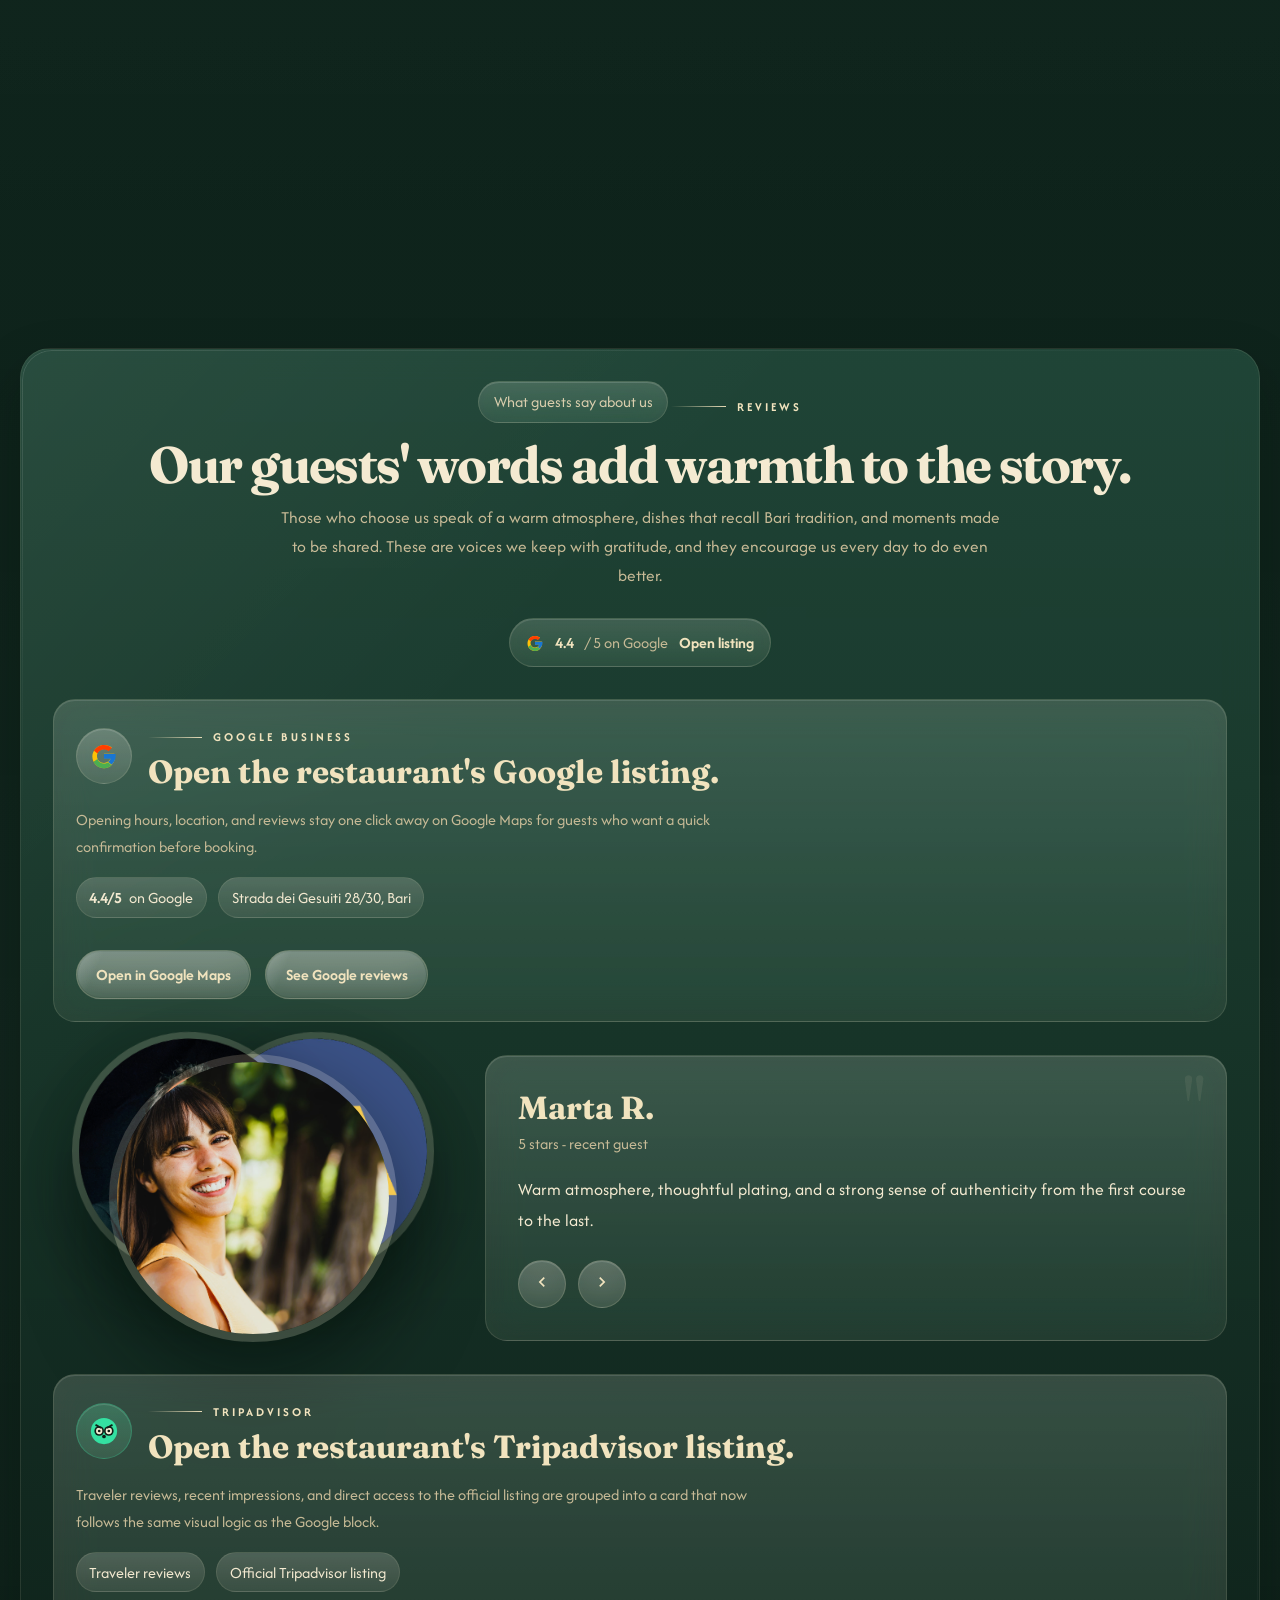
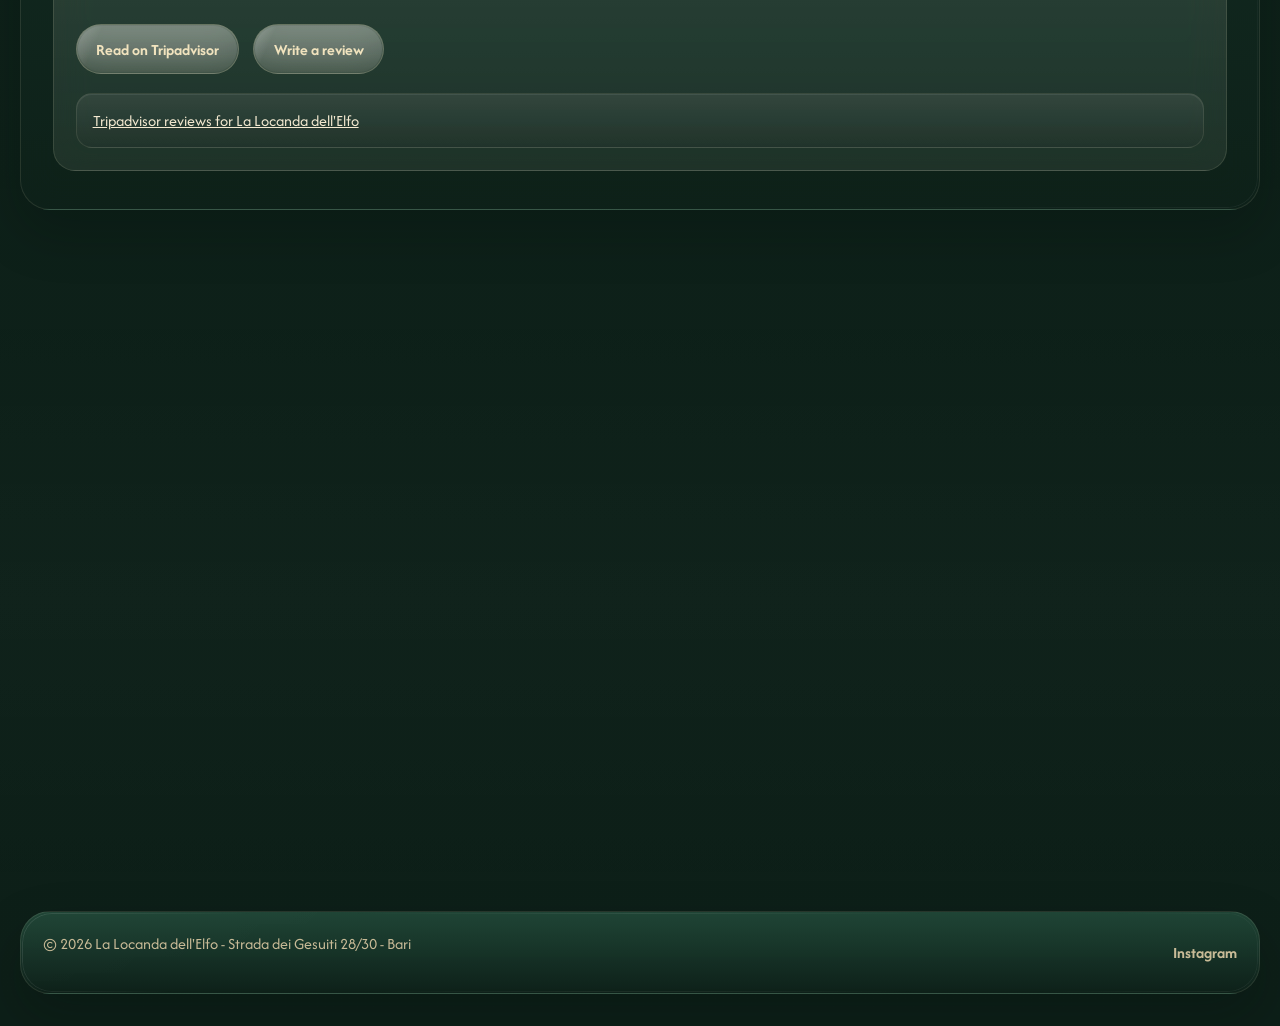
==== commit 23cdd02e: "message" ====
--- a/index-en.html
+++ b/index-en.html
@@ -369,7 +369,7 @@
                   <li><a href="https://www.tripadvisor.com/Restaurant_Review-g187874-d3608637-Reviews-La_Locanda_dell_Elfo-Bari_Province_of_Bari_Puglia.html" target="_blank" rel="noopener">Tripadvisor reviews for La Locanda dell'Elfo</a></li>
                 </ul>
               </div>
-              <script async src="https://www.jscache.com/wejs?wtype=selfserveprop&amp;uniq=102&amp;locationId=3608637&amp;lang=en_US&amp;rating=true&amp;nreviews=4&amp;writereviewlink=true&amp;popIdx=true&amp;iswide=true&amp;border=true&amp;display_version=2"></script>
+              <script async src="https://www.jscache.com/wejs?wtype=selfserveprop&amp;uniq=102&amp;locationId=3608637&amp;lang=en_US&amp;rating=true&amp;nreviews=3&amp;writereviewlink=true&amp;popIdx=true&amp;iswide=true&amp;border=true&amp;display_version=2"></script>
             </div>
           </div>
         </div>
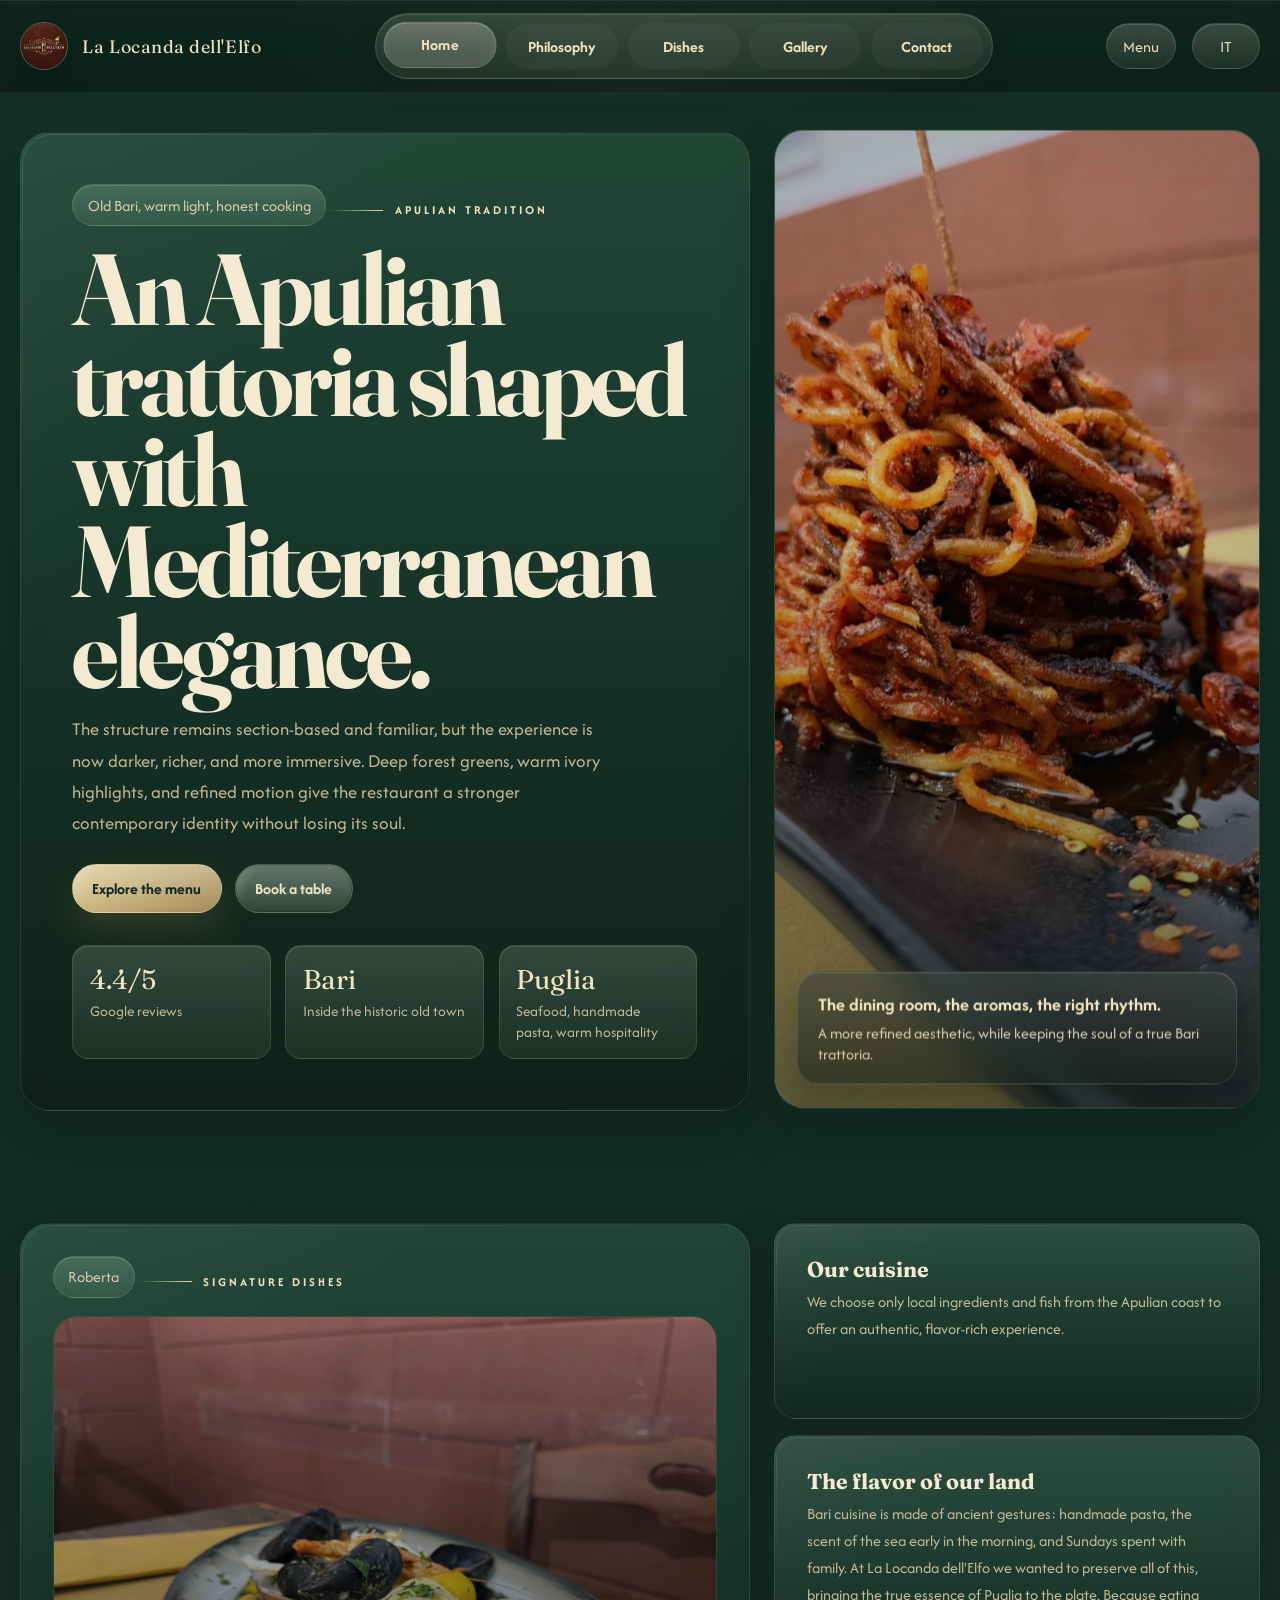
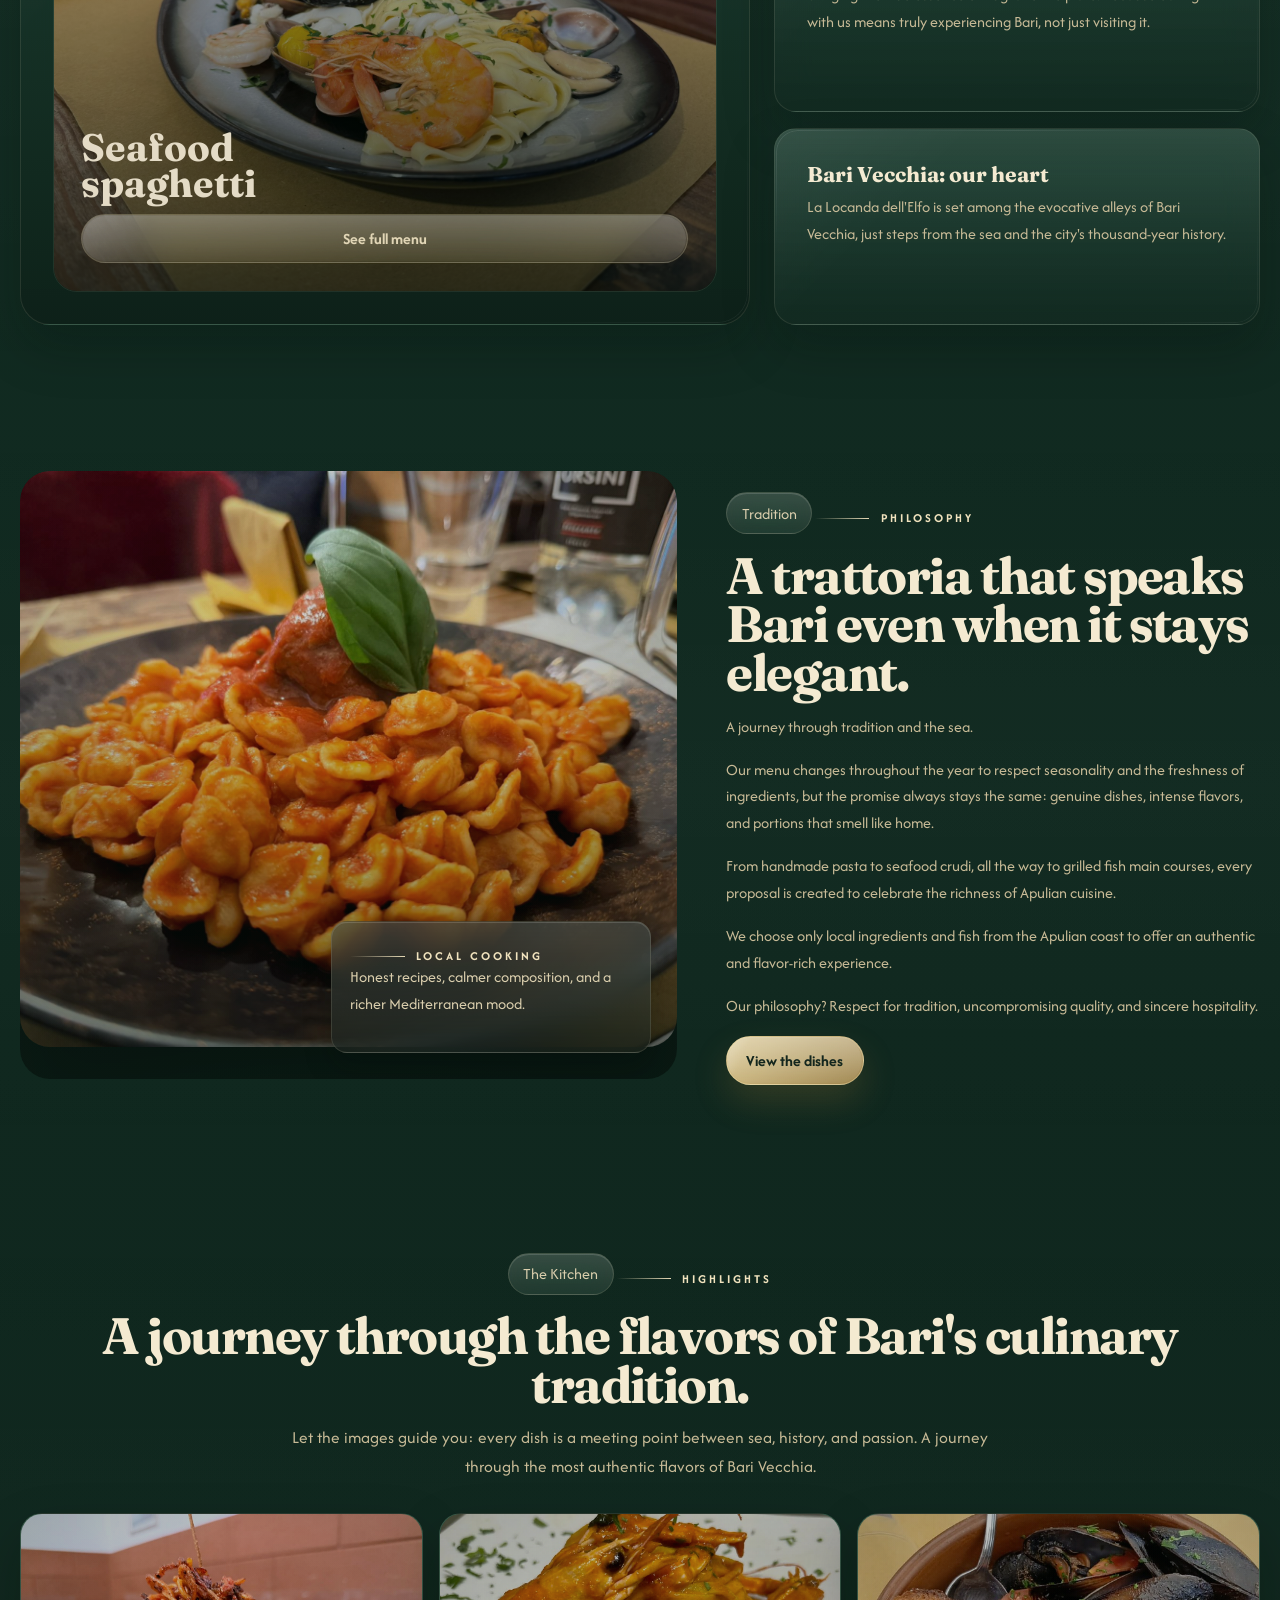
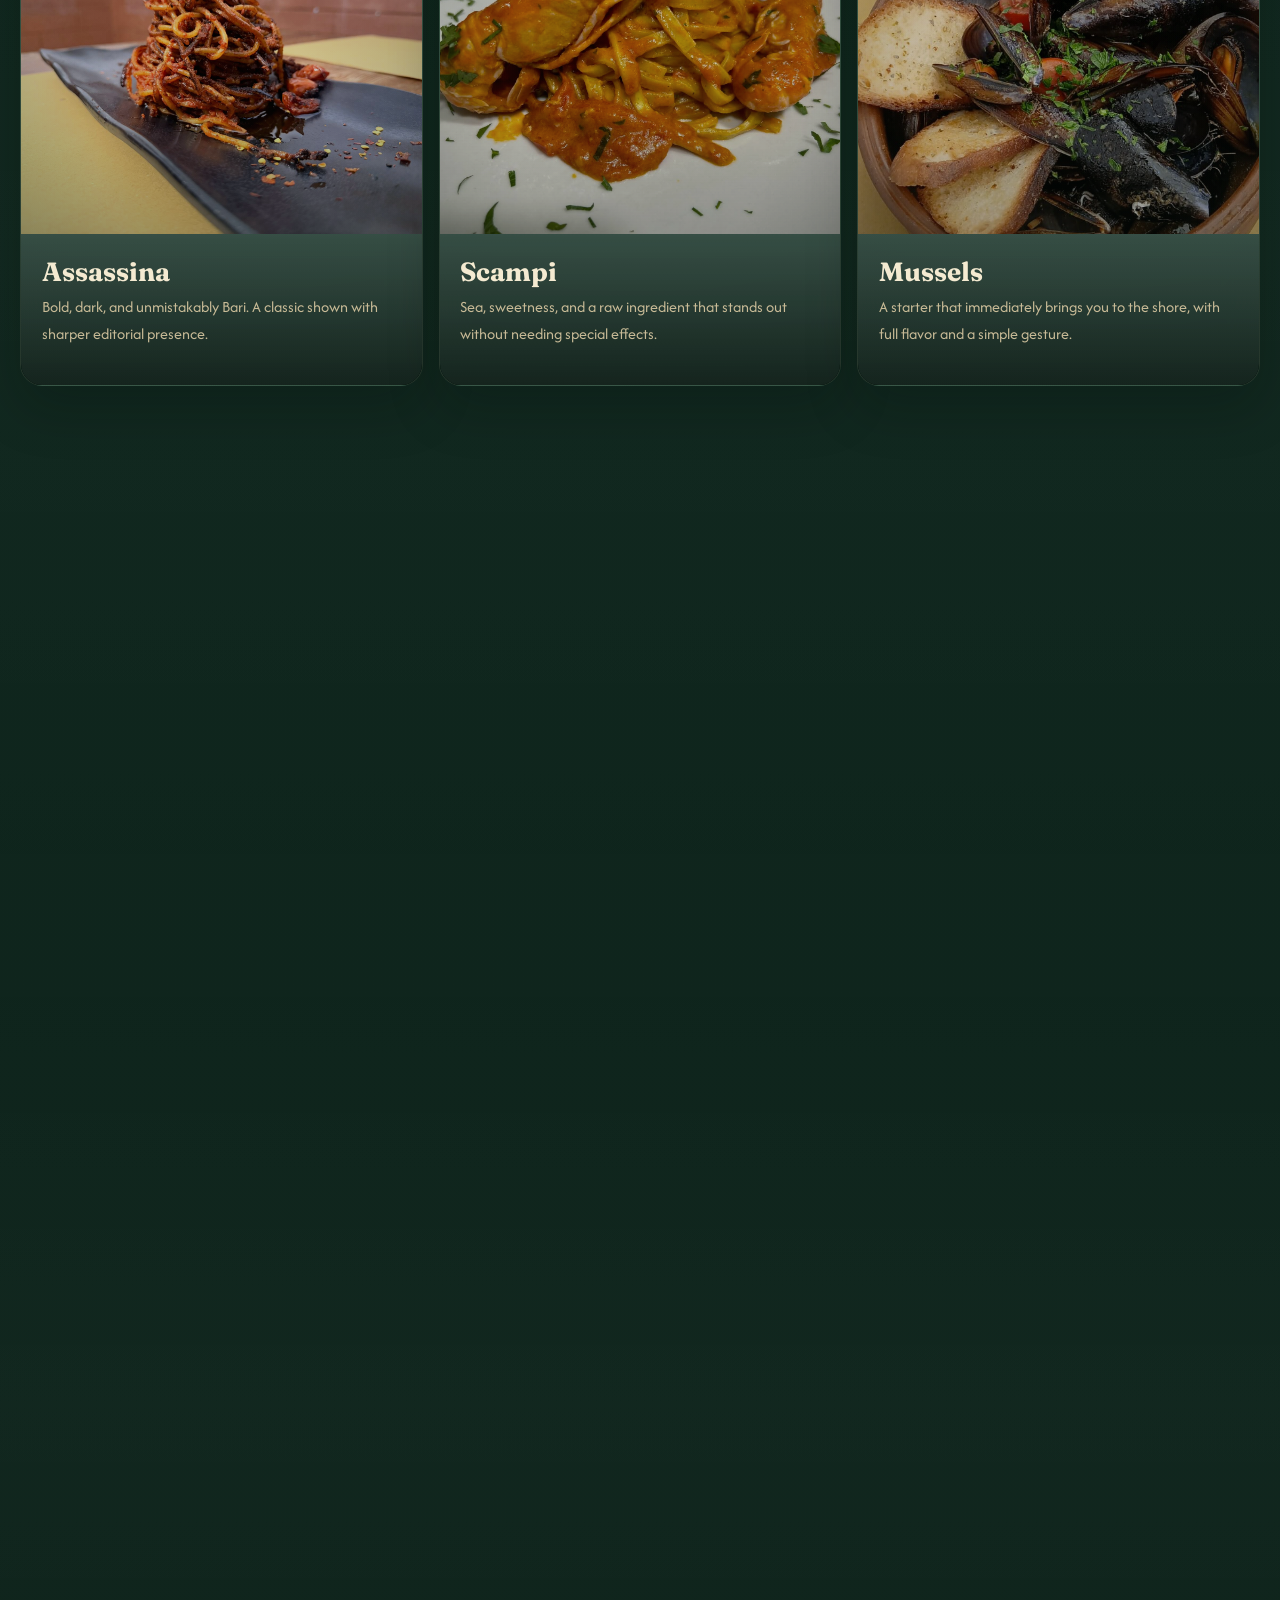
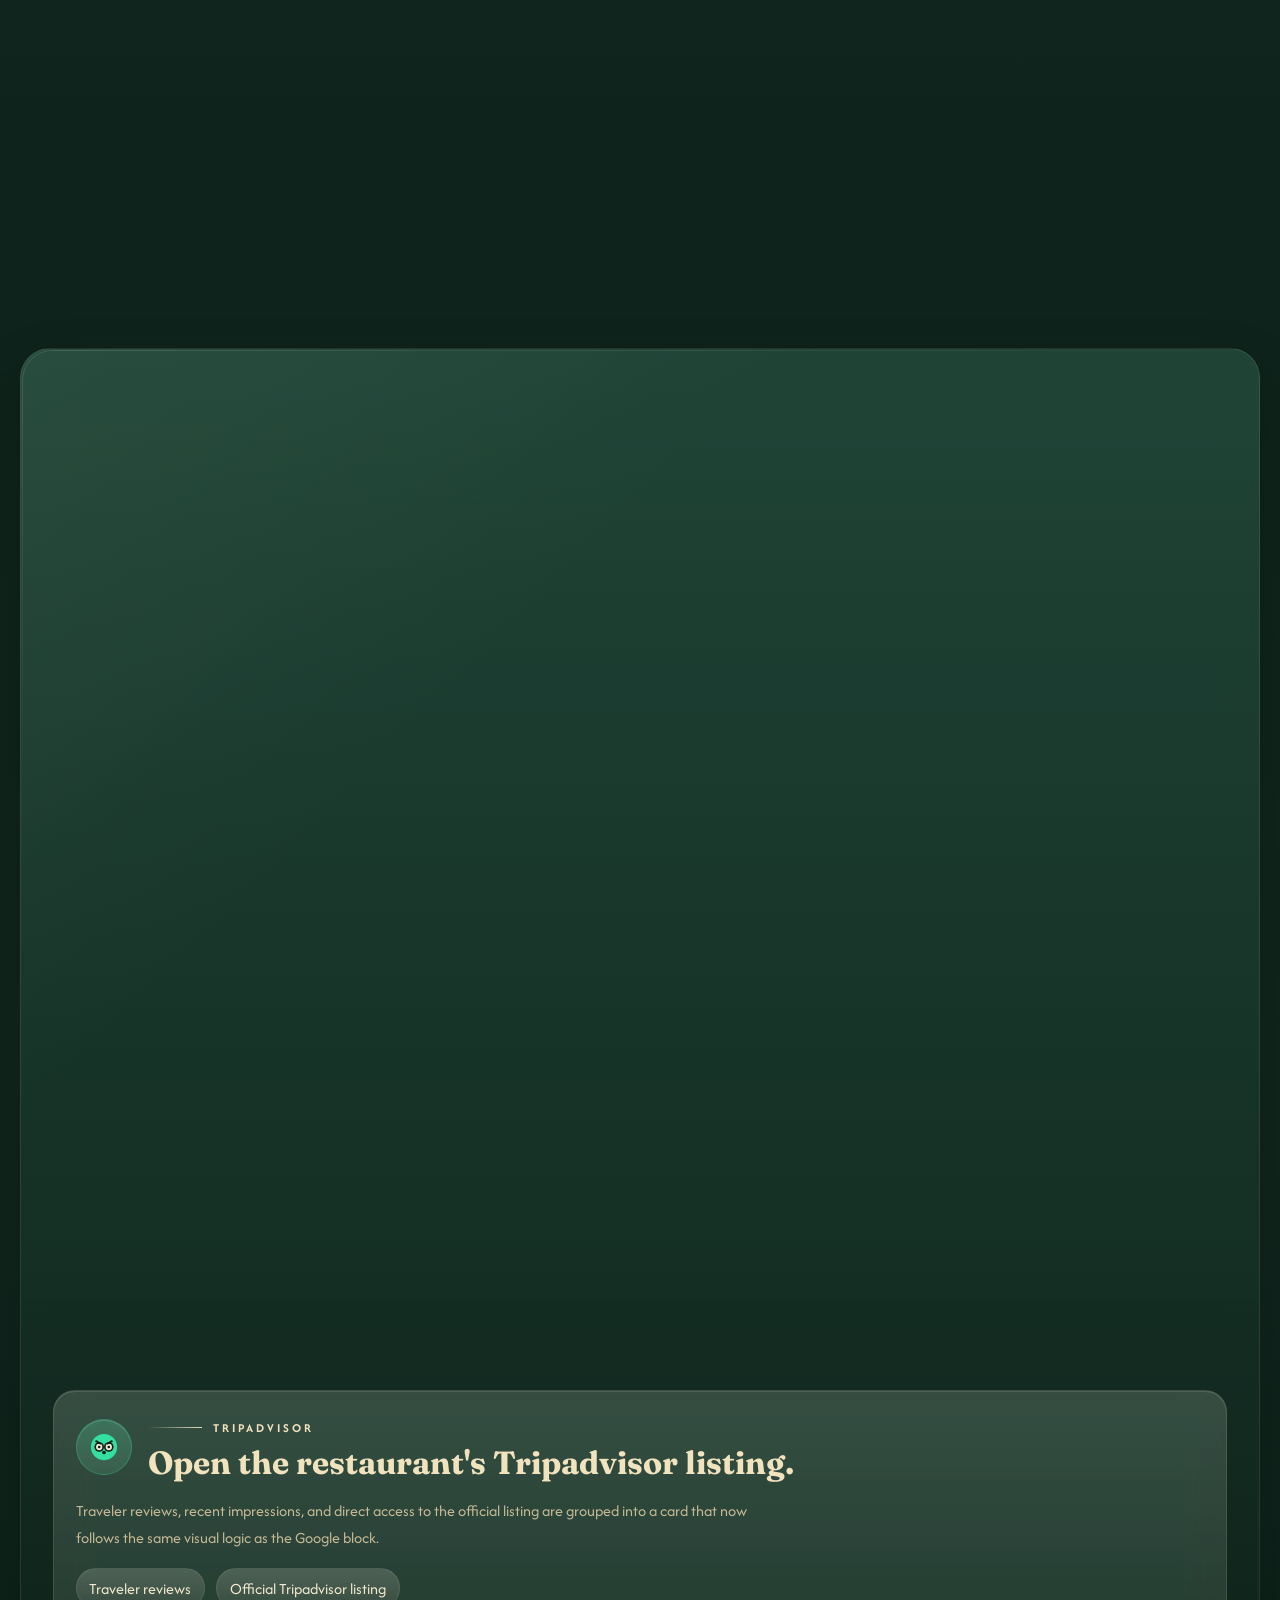
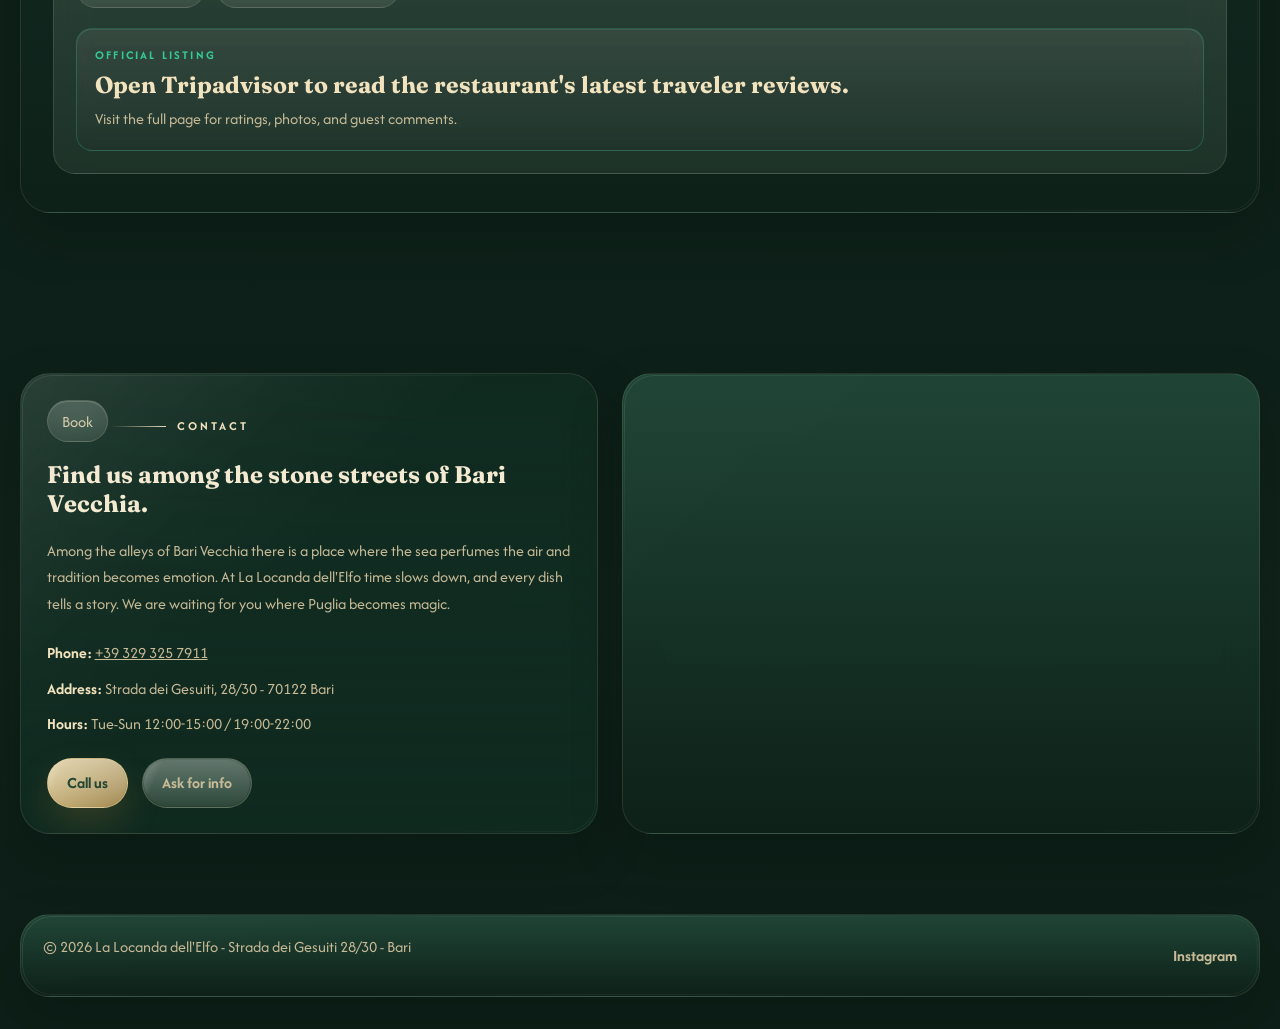
==== commit ffca5b45: "new card" ====
--- a/index-en.html
+++ b/index-en.html
@@ -289,52 +289,51 @@
           </header>
 
           <div class="google-profile-card reveal delay-1" aria-label="Google Business profile for La Locanda dell'Elfo">
-            <div class="google-profile-head">
-              <div class="google-mark" aria-hidden="true">
-                <svg width="28" height="28" viewBox="0 0 48 48">
-                  <path fill="#FFC107" d="M43.6 20.5h-1.9V20H24v8h11.3c-1.7 4.6-6 8-11.3 8-6.6 0-12-5.4-12-12s5.4-12 12-12c3 0 5.7 1.1 7.8 2.9l5.7-5.7C33.6 7 29.1 5 24 5 13 5 4 14 4 25s9 20 20 20 19-9 19-20c0-1.5-.2-3-.4-4.5z"></path>
-                  <path fill="#FF3D00" d="M6.3 14.7l6.6 4.8C14.5 16 18.9 13 24 13c3 0 5.7 1.1 7.8 2.9l5.7-5.7C33.6 7 29.1 5 24 5c-7.7 0-14.3 4.3-17.7 10.7z"></path>
-                  <path fill="#4CAF50" d="M24 45c5 0 9.6-2 12.9-5.2l-6-5c-1.9 1.5-4.3 2.2-6.9 2.2-5.2 0-9.5-3.3-11.2-8l-6.6 5C9.5 40.6 16.2 45 24 45z"></path>
-                  <path fill="#1976D2" d="M43.6 20.5H24v8h11.3c-.8 2.2-2.3 4.1-4.3 5.5l6 5C40.1 35.8 44 30.8 44 24c0-1.5-.2-3-.4-4.5z"></path>
-                </svg>
-              </div>
-              <div>
-                <span class="eyebrow">Google Business</span>
-                <h3>Open the restaurant's Google listing.</h3>
-              </div>
-            </div>
-            <p class="google-profile-copy">Opening hours, location, and reviews stay one click away on Google Maps for guests who want a quick confirmation before booking.</p>
-            <div class="google-profile-meta">
-              <span class="review-pill"><strong>4.4/5</strong> on Google</span>
-              <span class="review-pill">Strada dei Gesuiti 28/30, Bari</span>
-            </div>
-            <div class="review-actions review-actions-start">
-              <a class="btn btn-secondary" href="https://www.google.com/maps/search/?api=1&query=La%20Locanda%20dell%27Elfo%20Bari" target="_blank" rel="noopener">Open in Google Maps</a>
-              <a class="btn btn-outline-green" href="https://www.google.com/search?q=La%20Locanda%20dell%27Elfo%20Bari+reviews" target="_blank" rel="noopener">See Google reviews</a>
-            </div>
-          </div>
-
-          <div class="ct-wrap reveal delay-1">
-            <div class="ct-images" id="ctImages"></div>
-            <div class="ct-content">
-              <span class="quote-mark" aria-hidden="true">"</span>
-              <div class="ct-quote-wrap" id="ctQuoteWrap">
-                <h3 class="ct-name" id="ctName"></h3>
-                <p class="ct-desig" id="ctDesig"></p>
-                <p class="ct-quote" id="ctQuote"></p>
-              </div>
-              <div class="ct-arrows">
-                <button class="ct-btn" id="ctPrev" aria-label="Previous review">
-                  <svg width="20" height="20" viewBox="0 0 24 24" fill="currentColor"><path d="M15.41 7.41L14 6l-6 6 6 6 1.41-1.41L10.83 12z"></path></svg>
-                </button>
-                <button class="ct-btn" id="ctNext" aria-label="Next review">
-                  <svg width="20" height="20" viewBox="0 0 24 24" fill="currentColor"><path d="M10 6L8.59 7.41 13.17 12l-4.58 4.59L10 18l6-6z"></path></svg>
-                </button>
-              </div>
-            </div>
-          </div>
-
-          <div class="tripadvisor-profile-card reveal delay-2" aria-label="Tripadvisor listing for La Locanda dell'Elfo">
+              <div class="google-profile-head">
+                <div class="google-mark" aria-hidden="true">
+                  <svg width="28" height="28" viewBox="0 0 48 48">
+                    <path fill="#FFC107" d="M43.6 20.5h-1.9V20H24v8h11.3c-1.7 4.6-6 8-11.3 8-6.6 0-12-5.4-12-12s5.4-12 12-12c3 0 5.7 1.1 7.8 2.9l5.7-5.7C33.6 7 29.1 5 24 5 13 5 4 14 4 25s9 20 20 20 19-9 19-20c0-1.5-.2-3-.4-4.5z"></path>
+                    <path fill="#FF3D00" d="M6.3 14.7l6.6 4.8C14.5 16 18.9 13 24 13c3 0 5.7 1.1 7.8 2.9l5.7-5.7C33.6 7 29.1 5 24 5c-7.7 0-14.3 4.3-17.7 10.7z"></path>
+                    <path fill="#4CAF50" d="M24 45c5 0 9.6-2 12.9-5.2l-6-5c-1.9 1.5-4.3 2.2-6.9 2.2-5.2 0-9.5-3.3-11.2-8l-6.6 5C9.5 40.6 16.2 45 24 45z"></path>
+                    <path fill="#1976D2" d="M43.6 20.5H24v8h11.3c-.8 2.2-2.3 4.1-4.3 5.5l6 5C40.1 35.8 44 30.8 44 24c0-1.5-.2-3-.4-4.5z"></path>
+                  </svg>
+                </div>
+                <div>
+                  <span class="eyebrow">Google Business</span>
+                  <h3>Open the restaurant's Google listing.</h3>
+                </div>
+              </div>
+              <p class="google-profile-copy">Opening hours, location, and reviews stay one click away on Google Maps for guests who want a quick confirmation before booking.</p>
+              <div class="google-profile-meta">
+                <span class="review-pill"><strong>4.4/5</strong> on Google</span>
+                <span class="review-pill">Strada dei Gesuiti 28/30, Bari</span>
+              </div>
+              <div class="review-actions review-actions-start">
+                <a class="btn btn-secondary" href="https://www.google.com/maps/search/?api=1&query=La%20Locanda%20dell%27Elfo%20Bari" target="_blank" rel="noopener">Open in Google Maps</a>
+                <a class="btn btn-outline-green" href="https://www.google.com/search?q=La%20Locanda%20dell%27Elfo%20Bari+reviews" target="_blank" rel="noopener">See Google reviews</a>
+              </div>
+            </div>
+
+            <div class="ct-wrap reveal delay-1">
+              <div class="ct-images" id="ctImages"></div>
+              <div class="ct-content">
+                <span class="quote-mark" aria-hidden="true">"</span>
+                <div class="ct-quote-wrap" id="ctQuoteWrap">
+                  <h3 class="ct-name" id="ctName"></h3>
+                  <p class="ct-desig" id="ctDesig"></p>
+                  <p class="ct-quote" id="ctQuote"></p>
+                </div>
+                <div class="ct-arrows">
+                  <button class="ct-btn" id="ctPrev" aria-label="Previous review">
+                    <svg width="20" height="20" viewBox="0 0 24 24" fill="currentColor"><path d="M15.41 7.41L14 6l-6 6 6 6 1.41-1.41L10.83 12z"></path></svg>
+                  </button>
+                  <button class="ct-btn" id="ctNext" aria-label="Next review">
+                    <svg width="20" height="20" viewBox="0 0 24 24" fill="currentColor"><path d="M10 6L8.59 7.41 13.17 12l-4.58 4.59L10 18l6-6z"></path></svg>
+                  </button>
+                </div>
+              </div>
+            </div>
+            <div class="tripadvisor-profile-card reveal delay-2" aria-label="Tripadvisor listing for La Locanda dell'Elfo">
             <div class="tripadvisor-profile-head">
               <div class="tripadvisor-mark" aria-hidden="true">
                 <svg width="28" height="28" viewBox="0 0 64 64">
@@ -359,17 +358,12 @@
               <span class="review-pill">Traveler reviews</span>
               <span class="review-pill">Official Tripadvisor listing</span>
             </div>
-            <div class="review-actions review-actions-start">
-              <a class="btn btn-secondary" href="https://www.tripadvisor.com/Restaurant_Review-g187874-d3608637-Reviews-La_Locanda_dell_Elfo-Bari_Province_of_Bari_Puglia.html" target="_blank" rel="noopener">Read on Tripadvisor</a>
-              <a class="btn btn-outline-green" href="https://www.tripadvisor.com/UserReview-g187874-d3608637-La_Locanda_dell_Elfo-Bari_Province_of_Bari_Puglia.html" target="_blank" rel="noopener">Write a review</a>
-            </div>
-            <div class="tripadvisor-widget-shell" aria-label="Tripadvisor widget for La Locanda dell'Elfo">
-              <div id="TA_selfserveprop102" class="TA_selfserveprop">
-                <ul class="TA_links">
-                  <li><a href="https://www.tripadvisor.com/Restaurant_Review-g187874-d3608637-Reviews-La_Locanda_dell_Elfo-Bari_Province_of_Bari_Puglia.html" target="_blank" rel="noopener">Tripadvisor reviews for La Locanda dell'Elfo</a></li>
-                </ul>
-              </div>
-              <script async src="https://www.jscache.com/wejs?wtype=selfserveprop&amp;uniq=102&amp;locationId=3608637&amp;lang=en_US&amp;rating=true&amp;nreviews=3&amp;writereviewlink=true&amp;popIdx=true&amp;iswide=true&amp;border=true&amp;display_version=2"></script>
+            <div class="tripadvisor-link-card">
+              <a href="https://www.tripadvisor.com/Restaurant_Review-g187874-d3608637-Reviews-La_Locanda_dell_Elfo-Bari_Province_of_Bari_Puglia.html" target="_blank" rel="noopener" aria-label="Open the Tripadvisor listing for La Locanda dell'Elfo">
+                <span class="tripadvisor-link-label">Official listing</span>
+                <strong>Open Tripadvisor to read the restaurant's latest traveler reviews.</strong>
+                <span class="tripadvisor-link-copy">Visit the full page for ratings, photos, and guest comments.</span>
+              </a>
             </div>
           </div>
         </div>
--- a/assets/css/style.css
+++ b/assets/css/style.css
@@ -1103,6 +1103,10 @@
   backdrop-filter: blur(18px) saturate(130%);
 }
 
+.ct-wrap + .tripadvisor-profile-card {
+  margin-top: 3rem;
+}
+
 .google-profile-head,
 .tripadvisor-profile-head {
   display: flex;
@@ -1172,217 +1176,50 @@
   border: 1px solid rgba(245, 232, 199, 0.1);
 }
 
-.tripadvisor-widget-shell {
+.tripadvisor-link-card {
   margin-top: 1.2rem;
-  padding: 1rem;
+}
+
+.tripadvisor-link-card a {
+  display: grid;
+  gap: 0.45rem;
+  padding: 1.15rem;
   border-radius: var(--radius-md);
+  text-decoration: none;
+  color: var(--text);
   background:
     linear-gradient(180deg, rgba(255, 255, 255, 0.1), rgba(255, 255, 255, 0.03)),
     rgba(8, 21, 15, 0.18);
-  border: 1px solid rgba(245, 232, 199, 0.1);
+  border: 1px solid rgba(52, 224, 161, 0.22);
   box-shadow: inset 0 1px 0 rgba(255, 255, 255, 0.08);
-  overflow-x: auto;
-}
-
-.tripadvisor-widget-shell .TA_selfserveprop {
-  min-width: 0;
-}
-
-.tripadvisor-widget-shell .TA_links {
-  list-style: none;
-  margin: 0;
-  padding: 0;
-}
-
-.tripadvisor-widget-shell #CDSWIDSSP {
-  width: 100% !important;
-  max-width: none !important;
-  margin-inline: 0;
-}
-
-.tripadvisor-widget-shell .widSSPClickWrap,
-.tripadvisor-widget-shell .widSSPData.withBorder,
-.tripadvisor-widget-shell .widSSPReviews,
-.tripadvisor-widget-shell .widSSPOneReview {
-  width: 100% !important;
-}
-
-.tripadvisor-widget-shell .widSSPData,
-.tripadvisor-widget-shell .widSSPComponent,
-.tripadvisor-widget-shell .widSSPWrap,
-.tripadvisor-widget-shell .widSSPInformation,
-.tripadvisor-widget-shell .widSSPSummary,
-.tripadvisor-widget-shell .widSSPTrvlRtng,
-.tripadvisor-widget-shell .widSSPAll {
-  background: transparent !important;
-  box-shadow: none !important;
-}
-
-.tripadvisor-widget-shell .widSSPData.withBorder {
-  padding: 1.2rem !important;
-  border-radius: calc(var(--radius-lg) - 4px) !important;
-  border: 1px solid rgba(245, 232, 199, 0.1) !important;
-  background:
-    linear-gradient(180deg, rgba(255, 255, 255, 0.12), rgba(255, 255, 255, 0.03)),
-    rgba(8, 21, 15, 0.42) !important;
-  box-shadow:
-    inset 0 1px 0 rgba(255, 255, 255, 0.12),
-    0 20px 34px rgba(2, 11, 8, 0.16) !important;
-}
-
-@media (min-width: 920px) {
-  .tripadvisor-widget-shell .widSSPData.withBorder {
-    display: grid !important;
-    grid-template-columns: minmax(0, 0.9fr) minmax(280px, 1.1fr);
-    gap: 1rem 1.2rem !important;
-    align-items: start !important;
-  }
-
-  .tripadvisor-widget-shell .widSSPBranding {
-    grid-column: 1 / -1;
-  }
-
-  .tripadvisor-widget-shell .widSSPData.withBorder > .widSSPComponent:nth-child(2) {
-    grid-column: 1 / 2;
-  }
-
-  .tripadvisor-widget-shell .widSSPData.withBorder > .widSSPComponent:nth-child(3),
-  .tripadvisor-widget-shell .widSSPData.withBorder > .widSSPWrap:nth-child(4) {
-    grid-column: 2 / 3;
-    margin-top: 0 !important;
-  }
-
-  .tripadvisor-widget-shell .widSSPData.withBorder > .widSSPComponent:nth-child(5),
-  .tripadvisor-widget-shell .widSSPData.withBorder > .widSSPAll:nth-child(6) {
-    grid-column: 1 / -1;
-  }
-}
-
-.tripadvisor-widget-shell .widSSPBranding {
-  margin-bottom: 1rem !important;
-  padding-bottom: 0.9rem !important;
-  border-bottom: 1px solid rgba(245, 232, 199, 0.1) !important;
-}
-
-.tripadvisor-widget-shell .widSSPBranding .logo {
-  max-width: 170px !important;
-}
-
-.tripadvisor-widget-shell .widSSPH18,
-.tripadvisor-widget-shell .widSSPH11,
-.tripadvisor-widget-shell .widSSPPopIdxData,
-.tripadvisor-widget-shell .widSSPOverall,
-.tripadvisor-widget-shell .widSSPQuote,
-.tripadvisor-widget-shell .widSSPData a,
-.tripadvisor-widget-shell .widSSPData span,
-.tripadvisor-widget-shell .widSSPData dt,
-.tripadvisor-widget-shell .widSSPData dd,
-.tripadvisor-widget-shell .widSSPData li {
-  color: var(--text) !important;
-}
-
-.tripadvisor-widget-shell .widSSPH18 {
-  font-family: "Fraunces", serif !important;
-  font-size: clamp(1.5rem, 3vw, 2.05rem) !important;
-  line-height: 1.05 !important;
-  color: var(--accent-soft) !important;
-}
-
-.tripadvisor-widget-shell .widSSPH11 {
-  margin-bottom: 0.55rem !important;
-  color: var(--accent-soft) !important;
-  font-size: 0.76rem !important;
-  font-weight: 700 !important;
-  letter-spacing: 0.18em !important;
-  text-transform: uppercase !important;
-}
-
-.tripadvisor-widget-shell .widSSPOverall {
-  display: flex !important;
-  align-items: center !important;
-  gap: 0.75rem !important;
-  font-size: 1rem !important;
-}
-
-.tripadvisor-widget-shell .widSSPWrap.widSSPOptional,
-.tripadvisor-widget-shell .widSSPComponent.widSSPOptional {
-  margin-top: 1rem !important;
-}
-
-.tripadvisor-widget-shell .widSSPBullet {
-  display: grid !important;
-  gap: 0.85rem !important;
-  margin: 0.8rem 0 0 !important;
-  padding: 0 !important;
-  list-style: none !important;
-}
-
-.tripadvisor-widget-shell .widSSPBullet li {
-  display: flex !important;
-  flex-direction: column !important;
-  align-items: flex-start !important;
-  width: 100% !important;
-  padding: 0.95rem 1rem !important;
-  border-radius: var(--radius-md) !important;
-  background:
-    linear-gradient(180deg, rgba(255, 255, 255, 0.1), rgba(255, 255, 255, 0.03)),
-    rgba(245, 232, 199, 0.04) !important;
-  border: 1px solid rgba(245, 232, 199, 0.1) !important;
-}
-
-.tripadvisor-widget-shell .widSSPQuote {
-  display: block !important;
-  line-height: 1.7 !important;
-  color: var(--text-soft) !important;
-}
-
-.tripadvisor-widget-shell .widSSPBullet li > span:last-child {
-  display: inline-flex !important;
-  margin-top: 0.7rem !important;
-}
-
-.tripadvisor-widget-shell .widSSPAll {
-  display: flex !important;
-  flex-wrap: wrap !important;
-  gap: 0.8rem !important;
-  margin-top: 1rem !important;
-}
-
-.tripadvisor-widget-shell .widSSPReadReview,
-.tripadvisor-widget-shell .widSSPWriteReview {
-  list-style: none !important;
-  margin: 0 !important;
-  padding: 0 !important;
-}
-
-.tripadvisor-widget-shell .widSSPAll a {
-  display: inline-flex !important;
-  align-items: center !important;
-  justify-content: center !important;
-  min-height: 2.9rem !important;
-  padding: 0.75rem 1rem !important;
-  border-radius: 999px !important;
-  text-decoration: none !important;
-  font-weight: 700 !important;
-  color: var(--accent-soft) !important;
-  background:
-    linear-gradient(180deg, rgba(255, 255, 255, 0.16), rgba(255, 255, 255, 0.05)),
-    rgba(245, 232, 199, 0.05) !important;
-  border: 1px solid rgba(245, 232, 199, 0.12) !important;
-  transition: transform 0.22s ease, box-shadow 0.22s ease, background 0.22s ease !important;
-}
-
-.tripadvisor-widget-shell .widSSPAll a:hover,
-.tripadvisor-widget-shell .widSSPAll a:focus-visible,
-.tripadvisor-widget-shell .widSSPReviews a:hover,
-.tripadvisor-widget-shell .widSSPReviews a:focus-visible {
-  transform: translateY(-1px) !important;
-  box-shadow: 0 14px 28px rgba(2, 11, 8, 0.16) !important;
-}
-
-.tripadvisor-widget-shell .widSSPReviews a {
-  color: var(--accent-soft) !important;
-  font-weight: 700 !important;
+  transition: transform 0.22s ease, box-shadow 0.22s ease, border-color 0.22s ease;
+}
+
+.tripadvisor-link-card a:hover,
+.tripadvisor-link-card a:focus-visible {
+  transform: translateY(-2px);
+  box-shadow: 0 18px 32px rgba(2, 11, 8, 0.16);
+  border-color: rgba(52, 224, 161, 0.34);
+}
+
+.tripadvisor-link-label {
+  font-size: 0.76rem;
+  font-weight: 700;
+  letter-spacing: 0.18em;
+  text-transform: uppercase;
+  color: rgba(52, 224, 161, 0.88);
+}
+
+.tripadvisor-link-card strong {
+  font-family: "Fraunces", serif;
+  font-size: clamp(1.15rem, 2vw, 1.45rem);
+  line-height: 1.25;
+  color: var(--accent-soft);
+}
+
+.tripadvisor-link-copy {
+  color: var(--muted);
+  line-height: 1.6;
 }
 
 .ct-btn {
@@ -1780,7 +1617,6 @@
   .contact-grid,
   .reservation-grid,
   .menu-hero-shell,
-  .ct-wrap,
   .menu-showcase {
     grid-template-columns: 1fr;
   }
@@ -1823,6 +1659,12 @@
   .gallery-card.large,
   .gallery-card.tall {
     grid-row: span 1;
+  }
+}
+
+@media (max-width: 820px) {
+  .ct-wrap {
+    grid-template-columns: 1fr;
   }
 }
 
